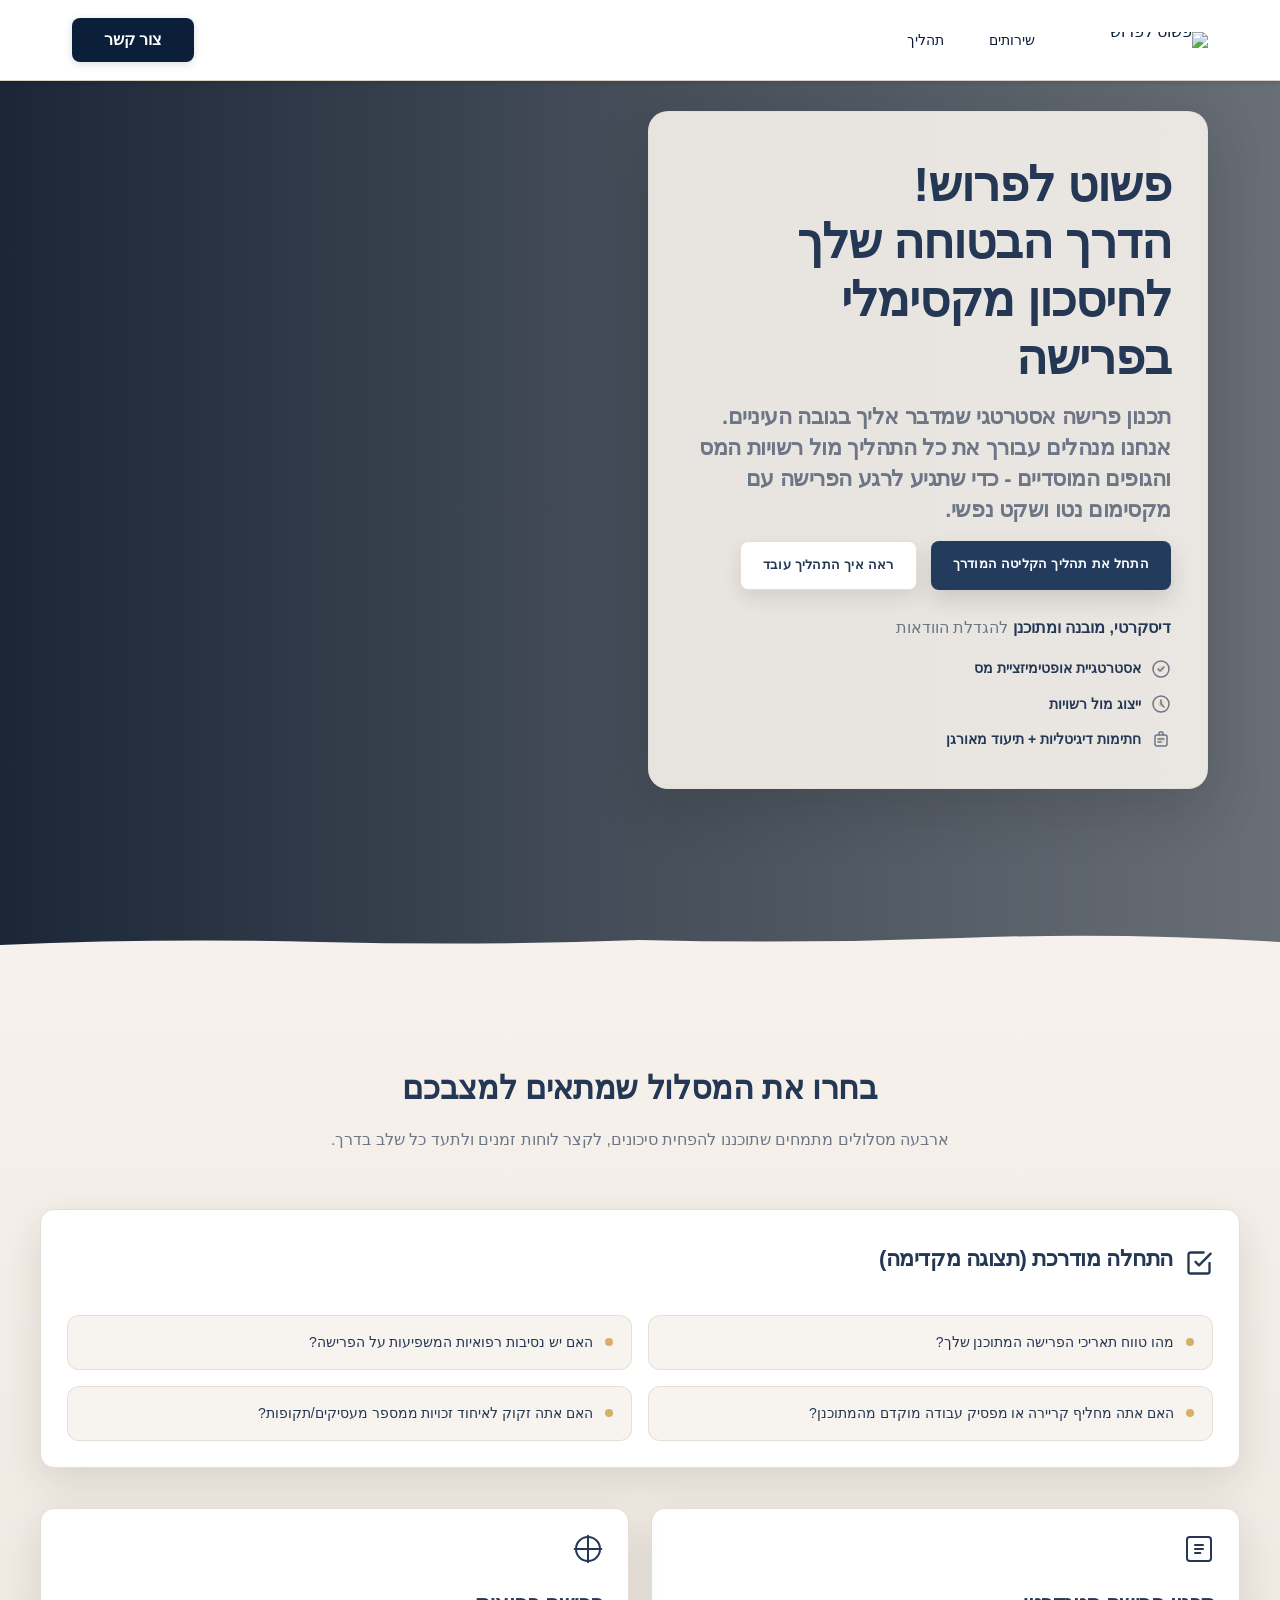
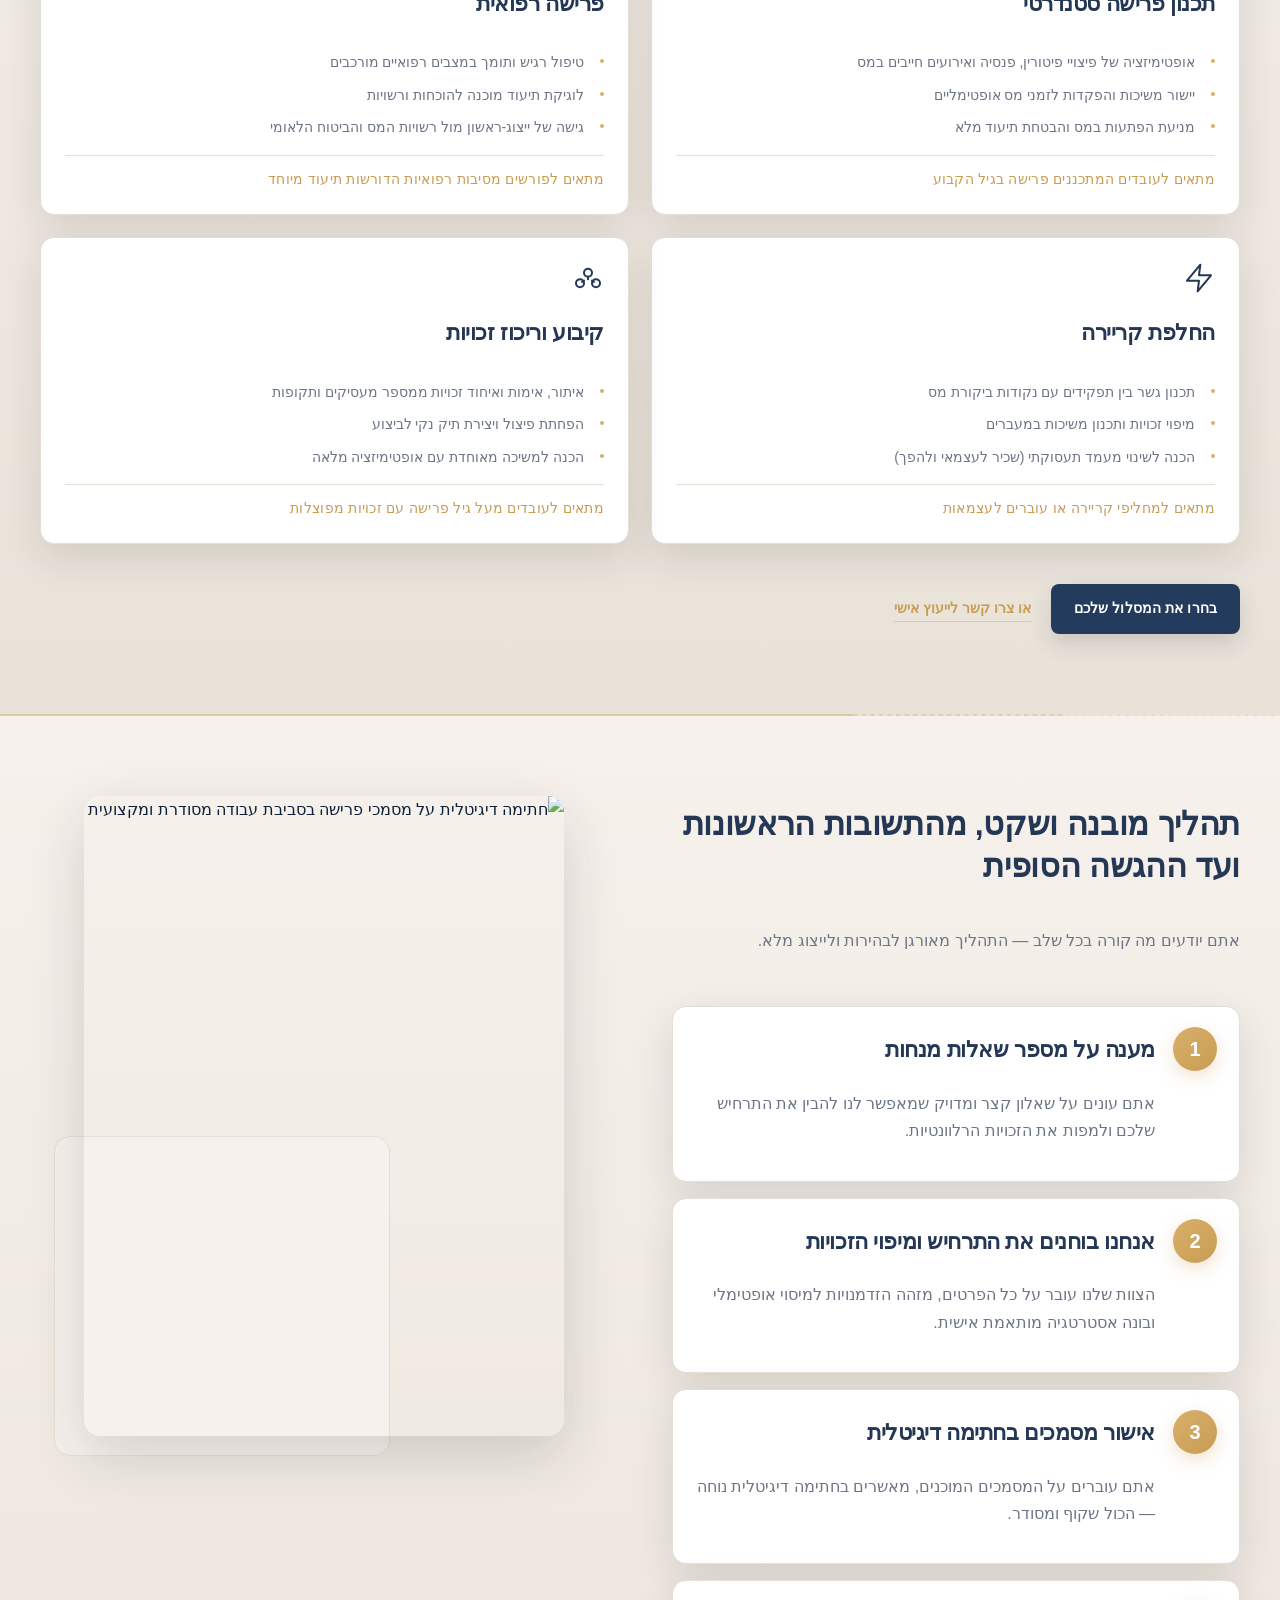
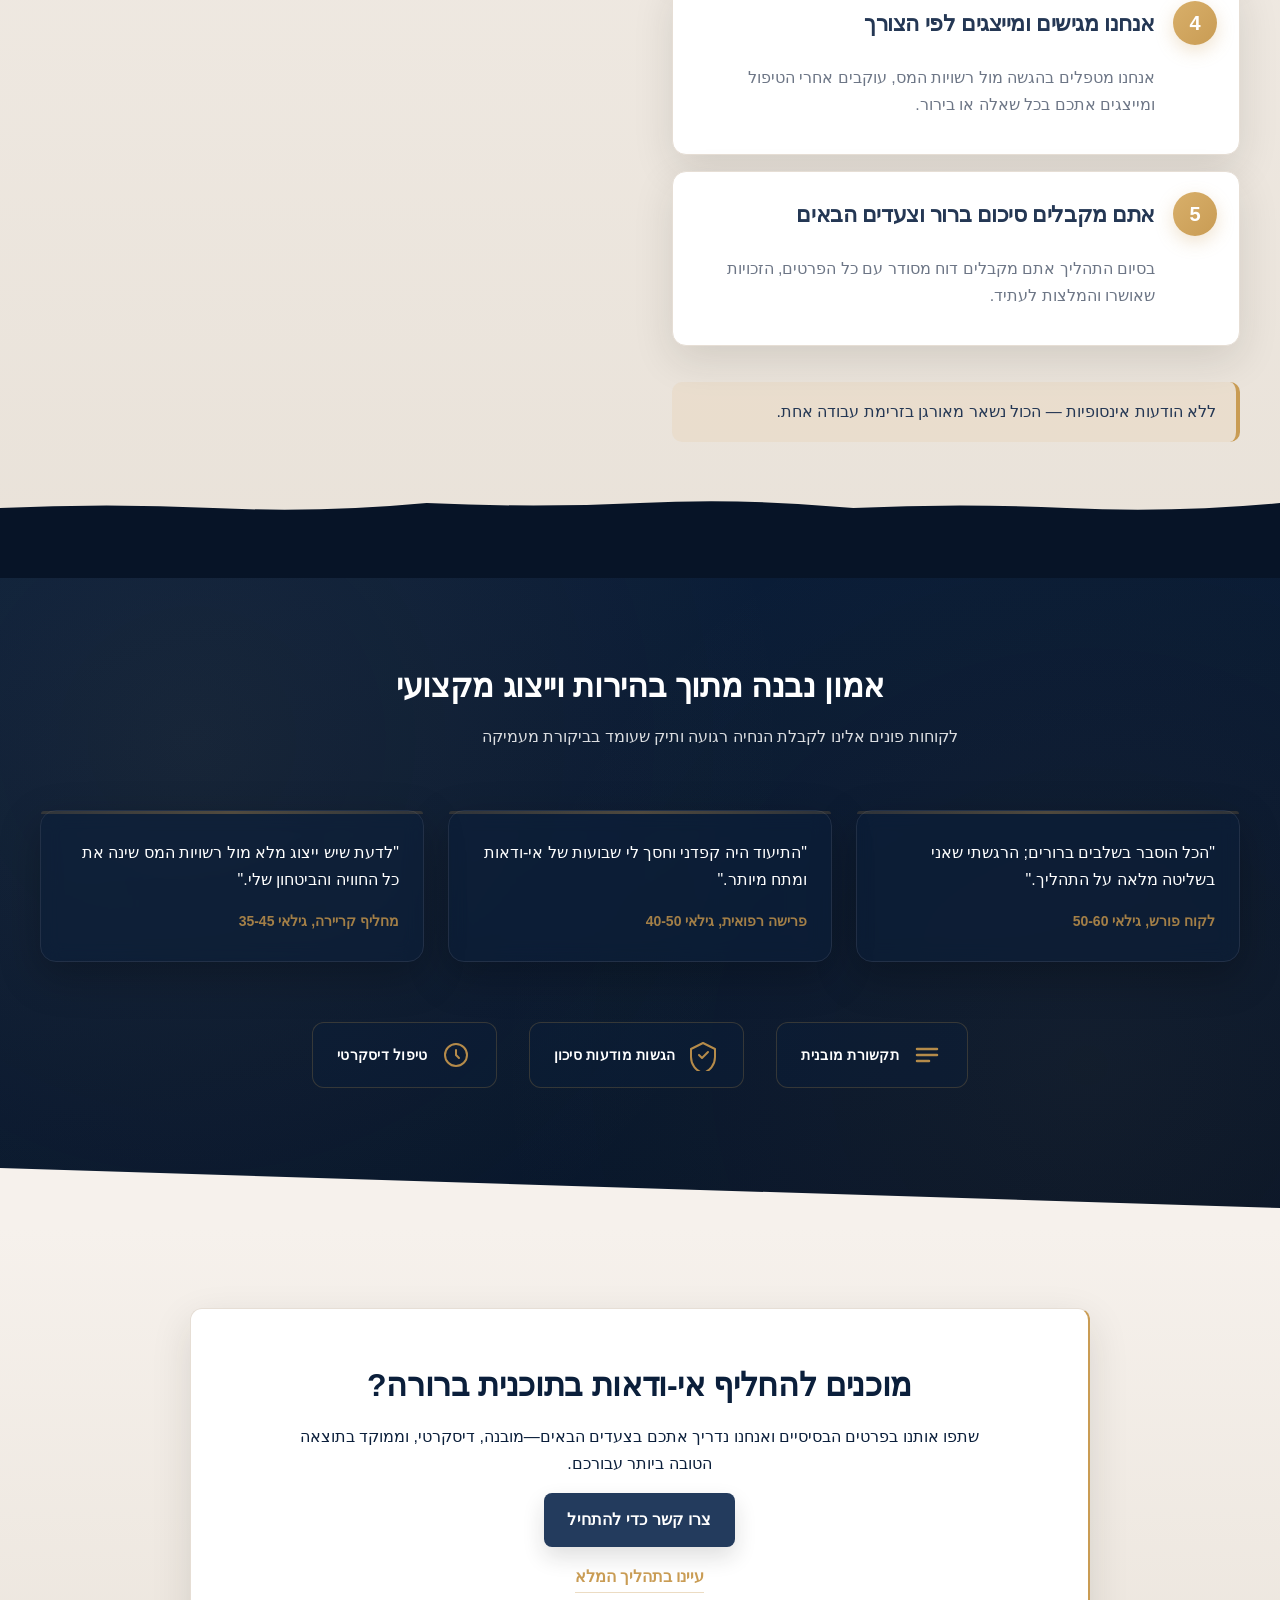
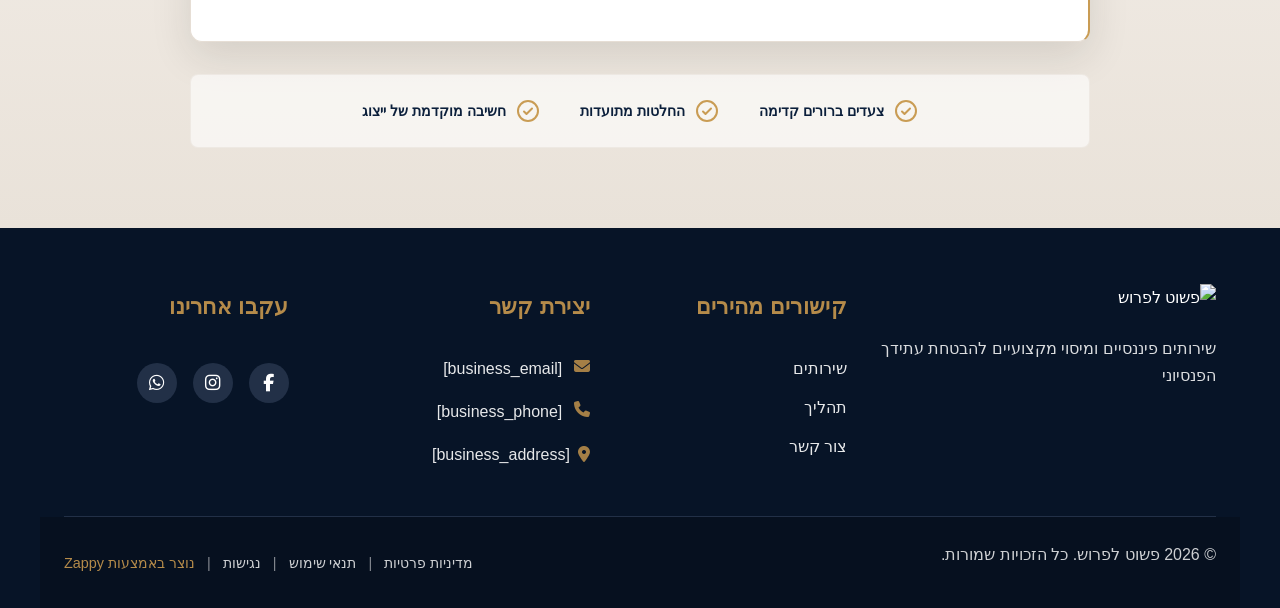
==== index.html @ 45024f34 "Background sync: Progressive GitHub Sync" ====
<!DOCTYPE html>
<html lang="he" dir="rtl">
<head>
    <meta charset="UTF-8">
    <meta name="viewport" content="width=device-width, initial-scale=1.0">
    <meta name="robots" content="index, follow">
    <title>ייעוץ מס לפרישה מוקדמת עם ייצוג מלא — פשוט לפרוש</title>
    <meta name="description" content="בוטיק פרימיום לתכנון פרישה חכם המשלב אופטימיזציה מיסויית אסטרטגית עם ייצוג מלא מול רשויות המס. פתרון דיגיטלי מתקדם לפרישה נכונה מהפעם הראשונה.">
    <meta name="keywords" content="ייעוץ מס לפרישה מוקדמת, תכנון פרישה רפואית ומיסוי, ייצוג מול רשויות המס פרישה, בוטיק תכנון פרישה, אופטימיזציה מיסויית פרישה">
    
    <!-- Favicons -->
    <link rel="icon" type="image/x-icon" href="/assets/favicon.ico">
    <link rel="icon" type="image/png" sizes="16x16" href="/assets/favicon-16x16.png">
    <link rel="icon" type="image/png" sizes="32x32" href="/assets/favicon-32x32.png">
    <link rel="icon" type="image/png" sizes="48x48" href="/assets/favicon-48x48.png">
    <link rel="icon" type="image/png" sizes="192x192" href="/assets/favicon-192x192.png">
    <link rel="icon" type="image/png" sizes="512x512" href="/assets/favicon-512x512.png">
    <link rel="apple-touch-icon" href="/assets/apple-touch-icon.png">
    <!-- Zappy Analytics -->
<script>
(function() {
  'use strict';
  
  // Configuration
  var config = {
    websiteId: '65c5269c-d2c4-47d6-839c-84287a5c5ec6',
    apiUrl: 'https://api.zappy5.com/api/analytics/track',
    sessionDuration: 30 * 60 * 1000, // 30 minutes
    visitorDuration: 30 * 24 * 60 * 60 * 1000, // 30 days
    trackPageViews: true,
    trackClicks: true,
    trackFormSubmissions: true
  };
  
  // Generate or retrieve persistent visitor ID (30 days)
  function getVisitorId() {
    var visitorKey = 'zappy_visitor_' + config.websiteId;
    var visitor = null;
    
    try {
      visitor = localStorage.getItem(visitorKey);
      if (visitor) {
        var visitorData = JSON.parse(visitor);
        var now = Date.now();
        
        // Check if visitor ID is still valid (30 days)
        if (now - visitorData.created < config.visitorDuration) {
          // Update last seen timestamp
          visitorData.lastSeen = now;
          localStorage.setItem(visitorKey, JSON.stringify(visitorData));
          return visitorData.id;
        }
      }
    } catch (e) {
      console.warn('Zappy Analytics: LocalStorage not available');
    }
    
    // Generate new visitor ID
    var newVisitorId = 'zv_' + Date.now() + '_' + Math.random().toString(36).substr(2, 9);
    
    try {
      localStorage.setItem(visitorKey, JSON.stringify({
        id: newVisitorId,
        created: Date.now(),
        lastSeen: Date.now()
      }));
    } catch (e) {
      // Continue without local storage
    }
    
    return newVisitorId;
  }
  
  // Generate or retrieve session ID (30 minutes)
  function getSessionId() {
    var sessionKey = 'zappy_session_' + config.websiteId;
    var session = null;
    
    try {
      session = sessionStorage.getItem(sessionKey);
      if (session) {
        var sessionData = JSON.parse(session);
        var now = Date.now();
        
        // Check if session is still valid
        if (now - sessionData.timestamp < config.sessionDuration) {
          // Update timestamp
          sessionData.timestamp = now;
          sessionStorage.setItem(sessionKey, JSON.stringify(sessionData));
          return sessionData.id;
        }
      }
    } catch (e) {
      console.warn('Zappy Analytics: SessionStorage not available');
    }
    
    // Generate new session ID
    var newSessionId = 'zs_' + Date.now() + '_' + Math.random().toString(36).substr(2, 9);
    
    try {
      sessionStorage.setItem(sessionKey, JSON.stringify({
        id: newSessionId,
        timestamp: Date.now()
      }));
    } catch (e) {
      // Continue without session storage
    }
    
    return newSessionId;
  }
  
  var visitorId = getVisitorId();
  var sessionId = getSessionId();
  
  // Track an event
  function trackEvent(eventType, data) {
    data = data || {};
    
    var eventData = {
      website_id: config.websiteId,
      event_type: eventType,
      page_path: window.location.pathname,
      referrer: document.referrer || 'direct',
      visitor_id: visitorId,
      session_id: sessionId,
      metadata: data
    };
    
    // Use sendBeacon if available (better for page unload events)
    if (navigator.sendBeacon) {
      var blob = new Blob([JSON.stringify(eventData)], { type: 'application/json' });
      navigator.sendBeacon(config.apiUrl, blob);
    } else {
      // Fallback to fetch
      fetch(config.apiUrl, {
        method: 'POST',
        headers: {
          'Content-Type': 'application/json'
        },
        body: JSON.stringify(eventData),
        keepalive: true
      }).catch(function(error) {
        console.warn('Zappy Analytics: Failed to track event', error);
      });
    }
  }
  
  // Track page view
  if (config.trackPageViews) {
    trackEvent('pageview', {
      title: document.title,
      url: window.location.href
    });
  }
  
  // Track clicks on important elements
  if (config.trackClicks) {
    document.addEventListener('click', function(e) {
      var target = e.target;
      
      // Track button clicks (counted as actions)
      if (target.tagName === 'BUTTON' || target.closest('button')) {
        var button = target.tagName === 'BUTTON' ? target : target.closest('button');
        trackEvent('click', {
          element: 'button',
          text: button.textContent.trim().substring(0, 100),
          id: button.id || null,
          class: button.className || null
        });
      }
      
      // Track link clicks (navigation - not counted as actions)
      else if (target.tagName === 'A' || target.closest('a')) {
        var link = target.tagName === 'A' ? target : target.closest('a');
        trackEvent('navigation', {
          element: 'link',
          text: link.textContent.trim().substring(0, 100),
          href: link.href,
          external: link.hostname !== window.location.hostname
        });
      }
    }, true);
  }
  
  // Track form submissions
  if (config.trackFormSubmissions) {
    document.addEventListener('submit', function(e) {
      var form = e.target;
      
      trackEvent('form_submit', {
        form_id: form.id || null,
        form_name: form.name || null,
        form_action: form.action || null,
        form_method: form.method || 'GET'
      });
    }, true);
  }
  
  // Track time on page (send on page unload)
  var pageLoadTime = Date.now();
  
  window.addEventListener('beforeunload', function() {
    var timeOnPage = Math.floor((Date.now() - pageLoadTime) / 1000); // in seconds
    
    trackEvent('page_unload', {
      time_on_page: timeOnPage,
      page_path: window.location.pathname
    });
  });
  
  // Expose tracking function globally for custom events
  window.zappyAnalytics = {
    track: trackEvent,
    getVisitorId: function() { return visitorId; },
    getSessionId: function() { return sessionId; }
  };
  
})();
</script>
<!-- End Zappy Analytics -->
    <meta property="og:title" content="ייעוץ מס לפרישה מוקדמת עם ייצוג מלא — פשוט לפרוש">
  <meta property="og:description" content="בוטיק פרימיום לתכנון פרישה חכם המשלב אופטימיזציה מיסויית אסטרטגית עם ייצוג מלא מול רשויות המס. פתרון דיגיטלי מתקדם לפרישה נכונה מהפעם הראשונה.">
  <meta property="og:type" content="website">
  <meta property="og:locale" content="he_IL">
  
  <meta name="twitter:card" content="summary_large_image">
  <meta name="twitter:title" content="ייעוץ מס לפרישה מוקדמת עם ייצוג מלא — פשוט לפרוש">
  <meta name="twitter:description" content="בוטיק פרימיום לתכנון פרישה חכם המשלב אופטימיזציה מיסויית אסטרטגית עם ייצוג מלא מול רשויות המס. פתרון דיגיטלי מתקדם לפרישה נכונה מהפעם הראשונה.">
  
  <link rel="stylesheet" href="https://cdnjs.cloudflare.com/ajax/libs/font-awesome/6.4.0/css/all.min.css">

    <!-- Favicons -->
    <link rel="icon" type="image/x-icon" href="/assets/favicon.ico">
    <link rel="icon" type="image/png" sizes="16x16" href="/assets/favicon-16x16.png">
    <link rel="icon" type="image/png" sizes="32x32" href="/assets/favicon-32x32.png">
    <link rel="icon" type="image/png" sizes="48x48" href="/assets/favicon-48x48.png">
    <link rel="icon" type="image/png" sizes="192x192" href="/assets/favicon-192x192.png">
    <link rel="icon" type="image/png" sizes="512x512" href="/assets/favicon-512x512.png">
    <link rel="apple-touch-icon" href="/assets/apple-touch-icon.png">
    <!-- Cookie Consent -->
    <link rel="stylesheet" href="https://cdn.jsdelivr.net/npm/vanilla-cookieconsent@3/dist/cookieconsent.css">
    <script src="https://cdn.jsdelivr.net/npm/vanilla-cookieconsent@3/dist/cookieconsent.umd.js"></script>
    <!-- Mickidum Accessibility Toolbar -->
    <script src="https://cdn.jsdelivr.net/gh/mickidum/acc_toolbar/acctoolbar/acctoolbar.min.js"></script>
    <link rel="stylesheet" href="/styles.css">

    <style id="zappy-dropdown-submenu-styles">
      /* ========== DESKTOP DROPDOWN SUBMENU STYLES ========== */
      /* Base styles for dropdown submenus - parent must be positioned */
      .nav-menu li:has(.sub-menu), nav li:has(.sub-menu), .navbar li:has(.sub-menu), #navMenu li:has(.sub-menu) { position: relative; }
      /* Submenu base - hidden by default */
      .nav-menu .sub-menu, nav .sub-menu, .navbar .sub-menu, #navMenu .sub-menu { display: block !important; position: absolute !important; top: 100%; left: 0; min-width: 220px; background: white; border-radius: 8px; box-shadow: 0 8px 25px rgba(0,0,0,0.15); padding: 8px 0; opacity: 0; visibility: hidden; transform: translateY(10px); transition: all 0.3s ease; z-index: 1000; list-style: none; pointer-events: none; }
      /* CRITICAL: Desktop hover styles to show dropdown */
      .nav-menu li:hover > .sub-menu, nav li:hover > .sub-menu, .navbar li:hover > .sub-menu, #navMenu li:hover > .sub-menu { opacity: 1 !important; visibility: visible !important; transform: translateY(0) !important; pointer-events: auto !important; }
      /* Submenu item styling */
      .sub-menu li { list-style: none; margin: 0; padding: 0; }
      .sub-menu a { display: block !important; padding: 10px 16px !important; color: #333 !important; font-weight: 500; text-decoration: none; white-space: nowrap; transition: background-color 0.2s; }
      .sub-menu a:hover { background-color: #f5f5f5; }
      /* RTL (Hebrew/Arabic) dropdown positioning */
      [dir="rtl"] .nav-menu .sub-menu, [dir="rtl"] nav .sub-menu, [dir="rtl"] .navbar .sub-menu, html[lang="he"] .nav-menu .sub-menu, html[lang="he"] nav .sub-menu, html[lang="he"] .navbar .sub-menu, html[lang="ar"] .nav-menu .sub-menu, html[lang="ar"] nav .sub-menu, html[lang="ar"] .navbar .sub-menu { left: auto !important; right: 0 !important; }
      /* Hide empty dropdown menus */
      .sub-menu:empty, .sub-menu:not(:has(li:not(.zappy-hidden-menu-item))), .sub-menu:not(:has(li)) { display: none !important; opacity: 0 !important; visibility: hidden !important; pointer-events: none !important; }
      /* Desktop: show submenu on Menu Group hover */
      li:has(.menu-group-title):hover > .sub-menu { opacity: 1 !important; visibility: visible !important; transform: translateY(0) !important; pointer-events: auto !important; }
      /* Menu Group title styling */
      .nav-menu > li > .menu-group-title, #navMenu > li > .menu-group-title { display: inline-block; padding: 0.5rem 1rem; cursor: default; user-select: none; }
      
      /* ========== MOBILE SUBMENU STYLES ========== */
      @media (max-width: 768px) {
        .nav-menu .sub-menu, nav .sub-menu, .navbar .sub-menu, #navMenu .sub-menu { position: static !important; transform: none !important; box-shadow: none !important; background: transparent !important; max-height: 0; overflow: hidden; opacity: 0; visibility: hidden; transition: max-height 0.3s ease, opacity 0.3s ease; padding: 0 !important; border-radius: 0 !important; }
        .sub-menu.mobile-expanded { max-height: 500px !important; opacity: 1 !important; visibility: visible !important; padding: 8px 0 8px 16px !important; }
        [dir="rtl"] .sub-menu.mobile-expanded, html[lang="he"] .sub-menu.mobile-expanded { padding: 8px 16px 8px 0 !important; }
        /* Disable hover behavior on mobile */
        .nav-menu li:hover > .sub-menu, nav li:hover > .sub-menu, .navbar li:hover > .sub-menu, #navMenu li:hover > .sub-menu { opacity: 0; visibility: hidden; pointer-events: none; }
        .nav-menu li > .sub-menu.mobile-expanded, nav li > .sub-menu.mobile-expanded, .navbar li > .sub-menu.mobile-expanded, #navMenu li > .sub-menu.mobile-expanded { opacity: 1 !important; visibility: visible !important; pointer-events: auto !important; }
        .nav-menu li:has(.sub-menu), nav li:has(.sub-menu), .navbar li:has(.sub-menu), #navMenu li:has(.sub-menu) { display: flex !important; flex-wrap: wrap !important; align-items: center !important; position: relative !important; min-height: 44px !important; }
        .nav-menu li:has(.sub-menu) > a, nav li:has(.sub-menu) > a, .navbar li:has(.sub-menu) > a, #navMenu li:has(.sub-menu) > a { flex: 1 !important; min-width: 0 !important; }
        .nav-menu li:has(.sub-menu) > .menu-group-title, nav li:has(.sub-menu) > .menu-group-title, .navbar li:has(.sub-menu) > .menu-group-title, #navMenu li:has(.sub-menu) > .menu-group-title { flex: 1 !important; min-width: 0 !important; padding: 0 !important; line-height: inherit !important; }
        .nav-menu li:has(.sub-menu) > .sub-menu, nav li:has(.sub-menu) > .sub-menu, .navbar li:has(.sub-menu) > .sub-menu, #navMenu li:has(.sub-menu) > .sub-menu { flex-basis: 100% !important; width: 100% !important; }
        .nav-menu li:has(.sub-menu) > a [class*="chevron"], .nav-menu li:has(.sub-menu) > a [class*="arrow"], .nav-menu li:has(.sub-menu) > a .fa-chevron-down, .nav-menu li:has(.sub-menu) > a .fa-angle-down, nav li:has(.sub-menu) > a [class*="chevron"], nav li:has(.sub-menu) > a [class*="arrow"], #navMenu li:has(.sub-menu) > a [class*="chevron"], #navMenu li:has(.sub-menu) > a [class*="arrow"] { display: none !important; visibility: hidden !important; }
        .mobile-submenu-toggle { display: flex !important; align-items: center !important; justify-content: center !important; width: 44px !important; height: auto !important; background: transparent !important; border: none !important; cursor: pointer !important; color: var(--text-dark) !important; position: static !important; flex-shrink: 0 !important; align-self: stretch !important; z-index: 2 !important; padding: 0 !important; margin: 0 !important; }
        .mobile-submenu-toggle::after { content: '' !important; width: 0 !important; height: 0 !important; border-left: 6px solid transparent !important; border-right: 6px solid transparent !important; border-top: 7px solid currentColor !important; transition: transform 0.3s ease !important; }
        .mobile-submenu-toggle.expanded::after { transform: rotate(180deg) !important; }
        .sub-menu a { padding: 10px 0 !important; display: block !important; color: var(--text-dark) !important; }
        .navbar .sub-menu li a, nav.navbar .sub-menu li a, .zappy-products-dropdown .sub-menu a { color: var(--text-dark) !important; }
      }
      @media (min-width: 769px) { .mobile-submenu-toggle { display: none !important; } }
    </style>

    <style id="zappy-widget-visibility">
      #mic-access-tool-general-button, .mic-access-tool-general-button,
      #mic-init-access-tool .mic-access-tool-general-button, #mic-init-access-tool #mic-access-tool-general-button,
      ._access-icon, #mic-access-tool-box, .mic-access-tool-box,
      #mic-init-access-tool #mic-access-tool-box, div[id*="mic-access-tool-box"], ._access-menu {
        display: none !important; visibility: hidden !important; opacity: 0 !important; pointer-events: none !important;
      }
    </style>
</head>
<body>

  <nav class="navbar" dir="rtl">
  <button class="mobile-toggle" id="mobileToggle" aria-label="Menu">
    <svg class="hamburger-icon" width="24" height="24" viewBox="0 0 24 24" fill="none">
      <path d="M3 12h18M3 6h18M3 18h18" stroke="currentColor" stroke-width="2" stroke-linecap="round"></path>
    </svg>
    <svg class="close-icon" width="24" height="24" viewBox="0 0 24 24" fill="none" style="display:none;">
      <path d="M18 6L6 18M6 6l12 12" stroke="currentColor" stroke-width="2" stroke-linecap="round"></path>
    </svg>
  </button>
  
  <button class="phone-header-btn" aria-label="Call">
    <svg width="20" height="20" viewBox="0 0 24 24" fill="currentColor">
      <path d="M22 16.92v3a2 2 0 0 1-2.18 2 19.79 19.79 0 0 1-8.63-3.07 19.5 19.5 0 0 1-6-6 19.79 19.79 0 0 1-3.07-8.67A2 2 0 0 1 4.11 2h3a2 2 0 0 1 2 1.72 12.84 12.84 0 0 0 .7 2.81 2 2 0 0 1-.45 2.11L8.09 9.91a16 16 0 0 0 6 6l1.27-1.27a2 2 0 0 1 2.11-.45 12.84 12.84 0 0 0 2.81.7A2 2 0 0 1 22 16.92z"></path>
    </svg>
  </button>
  
  <div class="nav-container">
    <div class="nav-brand">
      <a href="/" class="logo-link">
        <img src="/assets/logo.webp" alt="פשוט לפרוש" class="logo">
      </a>
    </div>
    
    <ul class="nav-menu" id="navMenu"><li><a href="/services">שירותים</a></li><li><a href="/process">תהליך</a></li></ul>
    
    <div class="nav-cta-container">
      <a href="/contact" class="nav-cta-btn">צור קשר</a>
    </div>
  </div>
</nav>
  
  <main>
    <section class="index-hero-section" data-layout-spec="בית-hero" data-hero-type="fullscreen-scrim">
  <div class="index-hero-section__bg-wrapper" data-preserve-bg="0">
    <img data-hero-bg="true" data-placeholder="index-hero-bg-image" data-context="Professional retirement planning office environment: a warm, sophisticated workspace with natural light streaming through large windows, a polished wooden desk with organized financial documents and a tablet displaying charts, soft cream and navy blue color palette, professional yet approachable atmosphere, shallow depth of field focusing on the desk area, subtle gold accents from a pen or desk accessories, conveys trust and expertise in financial services" width="1920" height="1080" src="/assets/site-index-hero-bg-image.webp" alt="משרד ייעוץ פרישה מקצועי ומזמין" class="index-hero-section__bg-image">
  </div>
  
  <div class="index-hero-section__scrim" aria-hidden="true"></div>
  
  <div class="index-hero-section__content-wrapper">
    <div class="index-hero-section__overlay-card">
      <h1 class="index-hero-section__headline">





פשוט לפרוש!&nbsp;<br>הדרך הבטוחה שלך לחיסכון מקסימלי בפרישה



</h1>
      
      <h3 class="index-hero-section__subtitle">תכנון פרישה אסטרטגי שמדבר אליך בגובה העיניים. אנחנו מנהלים עבורך את כל התהליך מול רשויות המס והגופים המוסדיים - כדי שתגיע לרגע הפרישה עם מקסימום נטו ושקט נפשי.&nbsp;&nbsp;</h3>
      
      <div class="index-hero-section__cta-group">
        <a href="/contact" class="index-hero-section__btn index-hero-section__btn--primary">התחל את תהליך הקליטה המודרך</a>
        <a href="/process" class="index-hero-section__btn index-hero-section__btn--secondary">ראה איך התהליך עובד</a>
      </div>
      
      <p class="index-hero-section__reassurance"><strong>דיסקרטי, מובנה ומתוכנן</strong> להגדלת הוודאות</p>
      
      <div class="index-hero-section__trust-bullets">
        <div class="index-hero-section__trust-item">
          <svg class="index-hero-section__trust-icon" data-element-type="icon" data-icon-type="svg" width="20" height="20" viewBox="0 0 20 20" fill="none" xmlns="http://www.w3.org/2000/svg">
            <circle cx="10" cy="10" r="3" fill="currentColor" opacity="0.3"></circle>
            <path d="M10 2C5.58172 2 2 5.58172 2 10C2 14.4183 5.58172 18 10 18C14.4183 18 18 14.4183 18 10C18 5.58172 14.4183 2 10 2Z" stroke="currentColor" stroke-width="1.5" stroke-linecap="round"></path>
            <path d="M7 10L9 12L13 8" stroke="currentColor" stroke-width="1.5" stroke-linecap="round" stroke-linejoin="round"></path>
          </svg>
          <span class="index-hero-section__trust-text">אסטרטגיית אופטימיזציית מס</span>
        </div>
        
        <div class="index-hero-section__trust-item">
          <svg class="index-hero-section__trust-icon" data-element-type="icon" data-icon-type="svg" width="20" height="20" viewBox="0 0 20 20" fill="none" xmlns="http://www.w3.org/2000/svg">
            <circle cx="10" cy="10" r="3" fill="currentColor" opacity="0.3"></circle>
            <path d="M10 2C5.58172 2 2 5.58172 2 10C2 14.4183 5.58172 18 10 18C14.4183 18 18 14.4183 18 10C18 5.58172 14.4183 2 10 2Z" stroke="currentColor" stroke-width="1.5" stroke-linecap="round"></path>
            <path d="M10 6V10L13 13" stroke="currentColor" stroke-width="1.5" stroke-linecap="round" stroke-linejoin="round"></path>
          </svg>
          <span class="index-hero-section__trust-text">ייצוג מול רשויות</span>
        </div>
        
        <div class="index-hero-section__trust-item">
          <svg class="index-hero-section__trust-icon" data-element-type="icon" data-icon-type="svg" width="20" height="20" viewBox="0 0 20 20" fill="none" xmlns="http://www.w3.org/2000/svg">
            <circle cx="10" cy="10" r="3" fill="currentColor" opacity="0.3"></circle>
            <rect x="4" y="5" width="12" height="11" rx="2" stroke="currentColor" stroke-width="1.5"></rect>
            <path d="M8 5V3C8 2.44772 8.44772 2 9 2H11C11.5523 2 12 2.44772 12 3V5" stroke="currentColor" stroke-width="1.5" stroke-linecap="round"></path>
            <path d="M7 9H13M7 12H10" stroke="currentColor" stroke-width="1.5" stroke-linecap="round"></path>
          </svg>
          <span class="index-hero-section__trust-text">חתימות דיגיטליות + תיעוד מאורגן</span>
        </div>
      </div>
    </div>
  </div>
  
  <div class="index-hero-section-divider-wrapper">
    <svg aria-hidden="true" viewBox="0 0 1200 80" preserveAspectRatio="none" xmlns="http://www.w3.org/2000/svg">
      <path d="M0,80 L0,45 Q150,38 300,42 T600,40 Q750,44 900,38 T1200,42 L1200,80 Z" fill="#F6F1EC"></path>
    </svg>
  </div>
</section>

<section class="index-services-section" data-layout-spec="בית-services">
  <div class="index-services-container">
    <!-- Intro Block -->
    <div class="index-services-intro">
      <h2>בחרו את המסלול שמתאים למצבכם</h2>
      <p>ארבעה מסלולים מתמחים שתוכננו להפחית סיכונים, לקצר לוחות זמנים ולתעד כל שלב בדרך.</p>
    </div>

    <!-- Guided Start Preview Module -->
    <div class="index-services-preview-card">
      <div class="index-services-preview-header">
        <svg aria-hidden="true" width="28" height="28" viewBox="0 0 24 24" fill="none" xmlns="http://www.w3.org/2000/svg">
          <path d="M9 11l3 3L22 4" stroke="currentColor" stroke-width="2" stroke-linecap="round" stroke-linejoin="round"></path>
          <path d="M21 12v7a2 2 0 01-2 2H5a2 2 0 01-2-2V5a2 2 0 012-2h11" stroke="currentColor" stroke-width="2" stroke-linecap="round" stroke-linejoin="round"></path>
        </svg>
        <h3>התחלה מודרכת (תצוגה מקדימה)</h3>
      </div>
      <div class="index-services-preview-grid">
        <div class="index-services-question-chip">
          <div class="index-services-chip-dot"></div>
          <span>מהו טווח תאריכי הפרישה המתוכנן שלך?</span>
        </div>
        <div class="index-services-question-chip">
          <div class="index-services-chip-dot"></div>
          <span>האם יש נסיבות רפואיות המשפיעות על הפרישה?</span>
        </div>
        <div class="index-services-question-chip">
          <div class="index-services-chip-dot"></div>
          <span>האם אתה מחליף קריירה או מפסיק עבודה מוקדם מהמתוכנן?</span>
        </div>
        <div class="index-services-question-chip">
          <div class="index-services-chip-dot"></div>
          <span>האם אתה זקוק לאיחוד זכויות ממספר מעסיקים/תקופות?</span>
        </div>
      </div>
    </div>

    <!-- Pathway Cards Grid -->
    <div class="index-services-pathways-grid">
      <!-- Card 1: Standard Retirement -->
      <div class="index-services-pathway-card">
        <svg data-element-type="icon" data-icon-type="svg" width="32" height="32" viewBox="0 0 24 24" fill="none" xmlns="http://www.w3.org/2000/svg">
          <rect x="3" y="3" width="18" height="18" rx="2" stroke="currentColor" stroke-width="1.5"></rect>
          <path d="M9 9h6M9 12h6M9 15h4" stroke="currentColor" stroke-width="1.5" stroke-linecap="round"></path>
        </svg>
        <h3>תכנון פרישה סטנדרטי</h3>
        <ul>
          <li>אופטימיזציה של פיצויי פיטורין, פנסיה ואירועים חייבים במס</li>
          <li>יישור משיכות והפקדות לזמני מס אופטימליים</li>
          <li>מניעת הפתעות במס והבטחת תיעוד מלא</li>
        </ul>
        <div class="index-services-card-footer">
          <small>מתאים לעובדים המתכננים פרישה בגיל הקבוע</small>
        </div>
      </div>

      <!-- Card 2: Medical Retirement -->
      <div class="index-services-pathway-card">
        <svg data-element-type="icon" data-icon-type="svg" width="32" height="32" viewBox="0 0 24 24" fill="none" xmlns="http://www.w3.org/2000/svg">
          <path d="M12 2v20M2 12h20" stroke="currentColor" stroke-width="1.5" stroke-linecap="round"></path>
          <circle cx="12" cy="12" r="9" stroke="currentColor" stroke-width="1.5"></circle>
        </svg>
        <h3>פרישה רפואית</h3>
        <ul>
          <li>טיפול רגיש ותומך במצבים רפואיים מורכבים</li>
          <li>לוגיקת תיעוד מוכנה להוכחות ורשויות</li>
          <li>גישה של ייצוג-ראשון מול רשויות המס והביטוח הלאומי</li>
        </ul>
        <div class="index-services-card-footer">
          <small>מתאים לפורשים מסיבות רפואיות הדורשות תיעוד מיוחד</small>
        </div>
      </div>

      <!-- Card 3: Career Change -->
      <div class="index-services-pathway-card">
        <svg data-element-type="icon" data-icon-type="svg" width="32" height="32" viewBox="0 0 24 24" fill="none" xmlns="http://www.w3.org/2000/svg">
          <path d="M13 2L3 14h9l-1 8 10-12h-9l1-8z" stroke="currentColor" stroke-width="1.5" stroke-linecap="round" stroke-linejoin="round"></path>
        </svg>
        <h3>החלפת קריירה</h3>
        <ul>
          <li>תכנון גשר בין תפקידים עם נקודות ביקורת מס</li>
          <li>מיפוי זכויות ותכנון משיכות במעברים</li>
          <li>הכנה לשינוי מעמד תעסוקתי (שכיר לעצמאי ולהפך)</li>
        </ul>
        <div class="index-services-card-footer">
          <small>מתאים למחליפי קריירה או עוברים לעצמאות</small>
        </div>
      </div>

      <!-- Card 4: Rights Consolidation -->
      <div class="index-services-pathway-card">
        <svg data-element-type="icon" data-icon-type="svg" width="32" height="32" viewBox="0 0 24 24" fill="none" xmlns="http://www.w3.org/2000/svg">
          <circle cx="12" cy="8" r="3" stroke="currentColor" stroke-width="1.5"></circle>
          <circle cx="6" cy="16" r="3" stroke="currentColor" stroke-width="1.5"></circle>
          <circle cx="18" cy="16" r="3" stroke="currentColor" stroke-width="1.5"></circle>
          <path d="M12 11v2M9 14l-1.5 1M15 14l1.5 1" stroke="currentColor" stroke-width="1.5" stroke-linecap="round"></path>
        </svg>
        <h3>קיבוע וריכוז זכויות</h3>
        <ul>
          <li>איתור, אימות ואיחוד זכויות ממספר מעסיקים ותקופות</li>
          <li>הפחתת פיצול ויצירת תיק נקי לביצוע</li>
          <li>הכנה למשיכה מאוחדת עם אופטימיזציה מלאה</li>
        </ul>
        <div class="index-services-card-footer">
          <small>מתאים לעובדים מעל גיל פרישה עם זכויות מפוצלות</small>
        </div>
      </div>
    </div>

    <!-- CTA Row -->
    <div class="index-services-cta-row">
      <a href="/services" class="index-services-btn-primary">בחרו את המסלול שלכם</a>
      <a href="/contact" class="index-services-link-cta">או צרו קשר לייעוץ אישי</a>
    </div>
  </div>

  <!-- Bottom Divider -->
  <div class="index-services-divider-wrapper">
    <svg aria-hidden="true" viewBox="0 0 1200 2" preserveAspectRatio="none" xmlns="http://www.w3.org/2000/svg">
      <line x1="0" y1="1" x2="800" y2="1" stroke="#D8AF6A" stroke-width="1" stroke-dasharray="0"></line>
      <line x1="800" y1="1" x2="1000" y2="1" stroke="#D8AF6A" stroke-width="1" stroke-dasharray="4 4" opacity="0.7"></line>
      <line x1="1000" y1="1" x2="1200" y2="1" stroke="#D8AF6A" stroke-width="1" stroke-dasharray="2 6" opacity="0.4"></line>
    </svg>
  </div>
</section>

<section class="index-steps-section" data-layout-spec="בית-steps">
  <div class="index-steps-container">
    <div class="index-steps-content-column">
      <h2>תהליך מובנה ושקט, מהתשובות הראשונות ועד ההגשה הסופית</h2>
      <p class="index-steps-intro">אתם יודעים מה קורה בכל שלב — התהליך מאורגן לבהירות ולייצוג מלא.</p>
      
      <div class="index-steps-list">
        <article class="index-steps-card">
          <div class="index-steps-number">1</div>
          <div class="index-steps-card-content">
            <h3>מענה על מספר שאלות מנחות</h3>
            <p>אתם עונים על שאלון קצר ומדויק שמאפשר לנו להבין את התרחיש שלכם ולמפות את הזכויות הרלוונטיות.</p>
          </div>
        </article>
        
        <article class="index-steps-card">
          <div class="index-steps-number">2</div>
          <div class="index-steps-card-content">
            <h3>אנחנו בוחנים את התרחיש ומיפוי הזכויות</h3>
            <p>הצוות שלנו עובר על כל הפרטים, מזהה הזדמנויות למיסוי אופטימלי ובונה אסטרטגיה מותאמת אישית.</p>
          </div>
        </article>
        
        <article class="index-steps-card">
          <div class="index-steps-number">3</div>
          <div class="index-steps-card-content">
            <h3>אישור מסמכים בחתימה דיגיטלית</h3>
            <p>אתם עוברים על המסמכים המוכנים, מאשרים בחתימה דיגיטלית נוחה — הכול שקוף ומסודר.</p>
          </div>
        </article>
        
        <article class="index-steps-card">
          <div class="index-steps-number">4</div>
          <div class="index-steps-card-content">
            <h3>אנחנו מגישים ומייצגים לפי הצורך</h3>
            <p>אנחנו מטפלים בהגשה מול רשויות המס, עוקבים אחרי הטיפול ומייצגים אתכם בכל שאלה או בירור.</p>
          </div>
        </article>
        
        <article class="index-steps-card">
          <div class="index-steps-number">5</div>
          <div class="index-steps-card-content">
            <h3>אתם מקבלים סיכום ברור וצעדים הבאים</h3>
            <p>בסיום התהליך אתם מקבלים דוח מסודר עם כל הפרטים, הזכויות שאושרו והמלצות לעתיד.</p>
          </div>
        </article>
      </div>
      
      <p class="index-steps-reassurance">ללא הודעות אינסופיות — הכול נשאר מאורגן בזרימת עבודה אחת.</p>
    </div>
    
    <div class="index-steps-imagery-column">
      <div class="index-steps-image-wrapper">
        <div class="index-steps-backplate"></div>
        <img data-placeholder="index-steps-image-1" data-context="A calm, professional desk scene with hands signing documents digitally on a tablet or laptop. Neutral tones, warm lighting, clean workspace with minimal papers, a coffee cup, and a pen. The scene should convey trust, organization, and modern digital workflow for retirement planning. Desaturated warm color palette, soft focus background, reassuring and premium atmosphere suitable for financial services." width="600" height="800" src="/assets/site-index-steps-image-1.webp" alt="חתימה דיגיטלית על מסמכי פרישה בסביבת עבודה מסודרת ומקצועית">
      </div>
    </div>
  </div>
  
  <div class="index-steps-divider-wrapper">
    <svg aria-hidden="true" viewBox="0 0 1200 100" preserveAspectRatio="none" xmlns="http://www.w3.org/2000/svg">
      <defs>
        <linearGradient id="index-steps-gradient" x1="0%" y1="0%" x2="0%" y2="100%">
          <stop offset="0%" style="stop-color:#F6F1EC;stop-opacity:1"></stop>
          <stop offset="100%" style="stop-color:#071427;stop-opacity:1"></stop>
        </linearGradient>
      </defs>
      <path d="M0,100 L0,30 Q100,25 200,30 T400,25 Q500,30 600,25 T800,30 Q900,25 1000,30 T1200,25 L1200,100 Z" fill="#071427"></path>
    </svg>
  </div>
</section>

<section class="index-testimonials-section" data-layout-spec="בית-testimonials">
  <div class="index-testimonials-container">
    <div class="index-testimonials-header">
      <h2>אמון נבנה מתוך בהירות וייצוג מקצועי</h2>
      <p>לקוחות פונים אלינו לקבלת הנחיה רגועה ותיק שעומד בביקורת מעמיקה</p>
    </div>

    <div class="index-testimonials-grid">
      <div class="index-testimonial-card">
        <div class="index-testimonial-highlight"></div>
        <p class="index-testimonial-quote">"הכל הוסבר בשלבים ברורים; הרגשתי שאני בשליטה מלאה על התהליך."</p>
        <div class="index-testimonial-attribution">לקוח פורש, גילאי 50-60</div>
      </div>

      <div class="index-testimonial-card">
        <div class="index-testimonial-highlight"></div>
        <p class="index-testimonial-quote">"התיעוד היה קפדני וחסך לי שבועות של אי-ודאות ומתח מיותר."</p>
        <div class="index-testimonial-attribution">פרישה רפואית, גילאי 40-50</div>
      </div>

      <div class="index-testimonial-card">
        <div class="index-testimonial-highlight"></div>
        <p class="index-testimonial-quote">"לדעת שיש ייצוג מלא מול רשויות המס שינה את כל החוויה והביטחון שלי."</p>
        <div class="index-testimonial-attribution">מחליף קריירה, גילאי 35-45</div>
      </div>
    </div>

    <div class="index-testimonials-values">
      <div class="index-value-item">
        <svg aria-hidden="true" class="index-value-icon" width="32" height="32" viewBox="0 0 32 32" fill="none" xmlns="http://www.w3.org/2000/svg">
          <path d="M6 10h20M6 16h20M6 22h12" stroke="currentColor" stroke-width="2.5" stroke-linecap="round"></path>
        </svg>
        <span>תקשורת מובנית</span>
      </div>
      <div class="index-value-item">
        <svg aria-hidden="true" class="index-value-icon" width="32" height="32" viewBox="0 0 32 32" fill="none" xmlns="http://www.w3.org/2000/svg">
          <path d="M16 4L4 10v8c0 7.5 5 14 12 16 7-2 12-8.5 12-16v-8L16 4z" stroke="currentColor" stroke-width="2" stroke-linejoin="round" fill="none"></path>
          <path d="M12 16l3 3 6-6" stroke="currentColor" stroke-width="2" stroke-linecap="round" stroke-linejoin="round"></path>
        </svg>
        <span>הגשות מודעות סיכון</span>
      </div>
      <div class="index-value-item">
        <svg aria-hidden="true" class="index-value-icon" width="32" height="32" viewBox="0 0 32 32" fill="none" xmlns="http://www.w3.org/2000/svg">
          <circle cx="16" cy="16" r="11" stroke="currentColor" stroke-width="2" fill="none"></circle>
          <path d="M16 11v5l3 3" stroke="currentColor" stroke-width="2" stroke-linecap="round"></path>
        </svg>
        <span>טיפול דיסקרטי</span>
      </div>
    </div>
  </div>

  <div class="index-testimonials-divider-wrapper">
    <svg aria-hidden="true" viewBox="0 0 1200 80" preserveAspectRatio="none" xmlns="http://www.w3.org/2000/svg">
      <path d="M0,80 L0,20 L1200,60 L1200,80 Z" fill="#F6F1EC"></path>
    </svg>
  </div>
</section>

<section class="index-cta-section" data-layout-spec="בית-cta">
  <div class="index-cta-container">
    <div class="index-cta-card">
      <h2>מוכנים להחליף אי-ודאות בתוכנית ברורה?</h2>
      <p>שתפו אותנו בפרטים הבסיסיים ואנחנו נדריך אתכם בצעדים הבאים—מובנה, דיסקרטי, וממוקד בתוצאה הטובה ביותר עבורכם.</p>
      <div class="index-cta-buttons">
        <a href="/contact" class="btn-primary">צרו קשר כדי להתחיל</a>
        <a href="/process" class="index-cta-secondary-link">עיינו בתהליך המלא</a>
      </div>
    </div>
    <div class="index-cta-reassurance">
      <div class="index-cta-reassurance-item">
        <svg aria-hidden="true" class="index-cta-check-icon" viewBox="0 0 24 24" fill="none" xmlns="http://www.w3.org/2000/svg">
          <circle cx="12" cy="12" r="10" stroke="currentColor" stroke-width="2"></circle>
          <path d="M8 12.5L10.5 15L16 9.5" stroke="currentColor" stroke-width="2" stroke-linecap="round" stroke-linejoin="round"></path>
        </svg>
        <span>צעדים ברורים קדימה</span>
      </div>
      <div class="index-cta-reassurance-item">
        <svg aria-hidden="true" class="index-cta-check-icon" viewBox="0 0 24 24" fill="none" xmlns="http://www.w3.org/2000/svg">
          <circle cx="12" cy="12" r="10" stroke="currentColor" stroke-width="2"></circle>
          <path d="M8 12.5L10.5 15L16 9.5" stroke="currentColor" stroke-width="2" stroke-linecap="round" stroke-linejoin="round"></path>
        </svg>
        <span>החלטות מתועדות</span>
      </div>
      <div class="index-cta-reassurance-item">
        <svg aria-hidden="true" class="index-cta-check-icon" viewBox="0 0 24 24" fill="none" xmlns="http://www.w3.org/2000/svg">
          <circle cx="12" cy="12" r="10" stroke="currentColor" stroke-width="2"></circle>
          <path d="M8 12.5L10.5 15L16 9.5" stroke="currentColor" stroke-width="2" stroke-linecap="round" stroke-linejoin="round"></path>
        </svg>
        <span>חשיבה מוקדמת של ייצוג</span>
      </div>
    </div>
  </div>
</section>
  </main>
  
  <footer class="site-footer">
  <div class="footer-container">
    <div class="footer-top">
      <div class="footer-column footer-about">
        <img src="/assets/logo.webp" alt="פשוט לפרוש" class="logo">
        <p class="footer-description">שירותים פיננסיים ומיסוי מקצועיים להבטחת עתידך הפנסיוני</p>
      </div>
      
      <div class="footer-column footer-links">
        <h3 class="footer-heading">קישורים מהירים</h3>
        <ul class="footer-menu">
          <li><a href="/services">שירותים</a></li>
          <li><a href="/process">תהליך</a></li>
          <li><a href="/contact">צור קשר</a></li>
        </ul>
      </div>
      
      <div class="footer-column footer-contact">
        <h3 class="footer-heading">יצירת קשר</h3>
        <ul class="contact-list">
          <li>
            <i class="fas fa-envelope"></i>
            <a href="mailto:[business_email]">[business_email]</a>
          </li>
          <li>
            <i class="fas fa-phone"></i>
            <a href="tel:[business_phone]">[business_phone]</a>
          </li>
          <li><a href="/"><i class="fas fa-map-marker-alt"></i>
            <span>[business_address]</span></a></li>
        </ul>
      </div>
      
      <div class="footer-column footer-social">
        <h3 class="footer-heading">עקבו אחרינו</h3>
        <div class="social-links">
          <a href="[facebook_handle]" aria-label="Facebook"><i class="fab fa-facebook-f"></i></a>
          <a href="[instagram_handle]" aria-label="Instagram"><i class="fab fa-instagram"></i></a>
          <a href="[whatsapp_handle]" aria-label="WhatsApp"><i class="fab fa-whatsapp"></i></a>
        </div>
      </div>
    </div>
    
    <div class="footer-bottom">
      <div class="footer-bottom-content">
        <div class="copyright">
          <p>© 2026 פשוט לפרוש. כל הזכויות שמורות.</p>
        </div>
        <div class="footer-legal">
          <a href="/privacy">מדיניות פרטיות</a>
          <span class="separator">|</span>
          <a href="/terms">תנאי שימוש</a>
          <span class="separator">|</span>
          <a href="/accessibility">נגישות</a>
          <span class="separator">|</span>
          <a href="https://zappy5.com" target="_blank" class="zappy-attribution">נוצר באמצעות Zappy</a>
        </div>
      </div>
    </div>
  </div>
</footer>
  
  <a href="https://wa.me/[whatsapp_handle]" class="whatsapp-float" aria-label="WhatsApp">
    <i class="fab fa-whatsapp"></i>
  </a>
  
  <div data-integration="accessibility:toolbar"></div>

    <script src="/script.js"></script>

    <script id="zappy-mobile-submenu-script">
    (function() {
      function initMobileSubmenuToggles() {
        if (window.innerWidth > 768) {
          document.querySelectorAll('.mobile-submenu-toggle').forEach(function(btn) { btn.remove(); });
          document.querySelectorAll('.sub-menu.mobile-expanded').forEach(function(menu) { menu.classList.remove('mobile-expanded'); });
          return;
        }
        var items = document.querySelectorAll('.nav-menu li:has(.sub-menu), nav li:has(.sub-menu), .navbar li:has(.sub-menu), #navMenu li:has(.sub-menu)');
        items.forEach(function(li) {
          if (li.querySelector('.mobile-submenu-toggle')) return;
          var submenu = li.querySelector('.sub-menu');
          var parentLink = li.querySelector(':scope > a');
          if (!submenu || !parentLink) return;
          var toggleBtn = document.createElement('button');
          toggleBtn.className = 'mobile-submenu-toggle';
          toggleBtn.setAttribute('aria-label', 'Toggle submenu');
          toggleBtn.setAttribute('type', 'button');
          parentLink.insertAdjacentElement('afterend', toggleBtn);
          toggleBtn.addEventListener('click', function(e) {
            e.preventDefault(); e.stopPropagation();
            document.querySelectorAll('.sub-menu.mobile-expanded').forEach(function(menu) {
              if (menu !== submenu) { menu.classList.remove('mobile-expanded'); var t = menu.parentElement.querySelector('.mobile-submenu-toggle'); if(t) t.classList.remove('expanded'); }
            });
            submenu.classList.toggle('mobile-expanded');
            toggleBtn.classList.toggle('expanded');
          });
        });
      }
      if (document.readyState === 'loading') { document.addEventListener('DOMContentLoaded', initMobileSubmenuToggles); }
      else { initMobileSubmenuToggles(); }
      var resizeTimer; window.addEventListener('resize', function() { clearTimeout(resizeTimer); resizeTimer = setTimeout(initMobileSubmenuToggles, 250); });
      // Re-initialize when mobile menu becomes visible (MutationObserver)
      var observer = new MutationObserver(function(mutations) {
        mutations.forEach(function(mutation) {
          if (mutation.type === 'attributes') {
            var target = mutation.target;
            if (target.classList && (target.classList.contains('active') || target.classList.contains('open'))) {
              setTimeout(initMobileSubmenuToggles, 100);
            }
          }
        });
      });
      setTimeout(function() {
        document.querySelectorAll('.mobile-menu, .nav-menu, #navMenu, nav').forEach(function(menu) {
          observer.observe(menu, { attributes: true, attributeFilter: ['class', 'style'] });
        });
      }, 500);
    })();
    </script>
</body>
</html>
---- styles.css ----
/* Self-hosted fonts (Inter + Rubik for multi-language support) */

/* Inter font (English / LTR languages) */
@font-face {
  font-family: 'Inter';
  font-style: normal;
  font-weight: 400;
  font-display: swap;
  src: url('assets/fonts/Inter-Regular.woff2') format('woff2');
}

@font-face {
  font-family: 'Inter';
  font-style: normal;
  font-weight: 500;
  font-display: swap;
  src: url('assets/fonts/Inter-Medium.woff2') format('woff2');
}

@font-face {
  font-family: 'Inter';
  font-style: normal;
  font-weight: 600;
  font-display: swap;
  src: url('assets/fonts/Inter-SemiBold.woff2') format('woff2');
}

@font-face {
  font-family: 'Inter';
  font-style: normal;
  font-weight: 700;
  font-display: swap;
  src: url('assets/fonts/Inter-Bold.woff2') format('woff2');
}

/* Rubik font (Hebrew / RTL languages) */
@font-face {
  font-family: 'Rubik';
  font-style: normal;
  font-weight: 400;
  font-display: swap;
  src: url('assets/fonts/Rubik-Regular.woff2') format('woff2');
}

@font-face {
  font-family: 'Rubik';
  font-style: normal;
  font-weight: 500;
  font-display: swap;
  src: url('assets/fonts/Rubik-Medium.woff2') format('woff2');
}

@font-face {
  font-family: 'Rubik';
  font-style: normal;
  font-weight: 600;
  font-display: swap;
  src: url('assets/fonts/Rubik-SemiBold.woff2') format('woff2');
}

@font-face {
  font-family: 'Rubik';
  font-style: normal;
  font-weight: 700;
  font-display: swap;
  src: url('assets/fonts/Rubik-Bold.woff2') format('woff2');
}


/* Self-hosted fonts (Inter + Rubik for multi-language support) */

/* Inter font (English / LTR languages) */
@font-face {
  font-family: 'Inter';
  font-style: normal;
  font-weight: 400;
  font-display: swap;
  src: url('assets/fonts/Inter-Regular.woff2') format('woff2');
}

@font-face {
  font-family: 'Inter';
  font-style: normal;
  font-weight: 500;
  font-display: swap;
  src: url('assets/fonts/Inter-Medium.woff2') format('woff2');
}

@font-face {
  font-family: 'Inter';
  font-style: normal;
  font-weight: 600;
  font-display: swap;
  src: url('assets/fonts/Inter-SemiBold.woff2') format('woff2');
}

@font-face {
  font-family: 'Inter';
  font-style: normal;
  font-weight: 700;
  font-display: swap;
  src: url('assets/fonts/Inter-Bold.woff2') format('woff2');
}

/* Rubik font (Hebrew / RTL languages) */
@font-face {
  font-family: 'Rubik';
  font-style: normal;
  font-weight: 400;
  font-display: swap;
  src: url('assets/fonts/Rubik-Regular.woff2') format('woff2');
}

@font-face {
  font-family: 'Rubik';
  font-style: normal;
  font-weight: 500;
  font-display: swap;
  src: url('assets/fonts/Rubik-Medium.woff2') format('woff2');
}

@font-face {
  font-family: 'Rubik';
  font-style: normal;
  font-weight: 600;
  font-display: swap;
  src: url('assets/fonts/Rubik-SemiBold.woff2') format('woff2');
}

@font-face {
  font-family: 'Rubik';
  font-style: normal;
  font-weight: 700;
  font-display: swap;
  src: url('assets/fonts/Rubik-Bold.woff2') format('woff2');
}
:root {
  --primary: #0B1F3B;
  --secondary: #5B6675;
  --accent: #B58B4A;
  --bg-light: #F3EFE6;
  --bg-dark: #071427;
  --text-dark: #0B1F3B;
  --text-light: #FFFFFF;
  --text-muted: #5B6675;
  --border-light: #D9D2C6;
  --border-dark: #223047;
  --nav-bg: #FFFFFF;
  --nav-text: #0B1F3B;
  --nav-text-hover: #B58B4A;
  
  --gradient-primary: linear-gradient(180deg, #2C476E 0%, #233B5D 100%);
  --gradient-gold-shine: linear-gradient(90deg, rgba(216,175,106,0) 0%, rgba(216,175,106,0.55) 50%, rgba(216,175,106,0) 100%);
  --gradient-secondary: linear-gradient(180deg, #E7B86A 0%, #C99C54 100%);
  --gradient-gold-accent: linear-gradient(180deg, #E9C07A 0%, #C99C54 100%);
  --gradient-dark-section: linear-gradient(180deg, #243754 0%, #1F2F4A 100%);
  --gradient-overlay-dark: linear-gradient(180deg, rgba(31,47,74,0.00) 0%, rgba(31,47,74,0.20) 60%, rgba(31,47,74,0.35) 100%);
  --gradient-light-section: linear-gradient(180deg, #F6F1EC 0%, #E9E2D9 100%);
  --gradient-overlay-light: linear-gradient(180deg, rgba(246,241,236,0.92) 0%, rgba(246,241,236,0.80) 55%, rgba(246,241,236,0.92) 100%);
  
  --font-heading: Assistant, "Source Sans 3", system-ui, -apple-system, "Segoe UI", Arial, sans-serif;
  --font-body: Assistant, "Source Sans 3", system-ui, -apple-system, "Segoe UI", Arial, sans-serif;
}

* {
  margin: 0;
  padding: 0;
  box-sizing: border-box;
}

*::before,
*::after {
  box-sizing: border-box;
}

html {
  font-size: 16px !important;
  -webkit-text-size-adjust: 100%;
  -webkit-font-smoothing: antialiased;
  -moz-osx-font-smoothing: grayscale;
  direction: rtl;
}

body {
  font-family: 'Rubik', sans-serif;
  font-size: 16px !important;
  line-height: 1.7 !important;
  color: var(--text-dark);
  background-color: var(--bg-light);
  direction: rtl;
}

h1, h2, h3, h4, h5, h6 {
  font-family: 'Rubik', sans-serif;
  color: var(--text-dark);
  letter-spacing: -0.02em;
}

h1 {
  font-size: 48px !important;
  font-weight: 700 !important;
  line-height: 1.2 !important;
  margin-bottom: 1rem !important;
  margin-top: 0.5rem !important;
}

h2 {
  font-size: 32px !important;
  font-weight: 600 !important;
  line-height: 1.3 !important;
  margin-bottom: 1rem !important;
  margin-top: 0.5rem !important;
}

h3 {
  font-size: 22px !important;
  font-weight: 600 !important;
  line-height: 1.4 !important;
  margin-bottom: 1rem !important;
  margin-top: 0.5rem !important;
}

p {
  font-size: 16px !important;
  font-weight: 400 !important;
  line-height: 1.7 !important;
  margin-bottom: 1rem !important;
  max-width: 72ch;
}

small,
.small-text {
  font-size: 14px !important;
  font-weight: 400 !important;
  line-height: 1.6 !important;
}

a {
  color: var(--primary);
  text-decoration: none;
  transition: color 0.3s ease;
}

a:hover {
  color: var(--accent);
}

img {
  max-width: 100%;
  height: auto;
  display: block;
}

button {
  font-family: 'Rubik', sans-serif;
  cursor: pointer;
  border: none;
  background: none;
}

ul, ol {
  list-style-position: inside;
}

.container {
  width: 100%;
  max-width: 1200px;
  margin: 0 auto;
  padding: 0 20px;
}

.btn {
  display: inline-block;
  padding: 14px 32px;
  font-size: 16px;
  font-weight: 600;
  text-align: center;
  border-radius: 8px;
  transition: all 0.3s ease;
  cursor: pointer;
  border: 2px solid transparent;
  text-decoration: none;
}

.btn-primary {
  background: var(--primary);
  color: var(--text-light);
  border-color: var(--primary);
}

.btn-primary:hover {
  background: #162d4f;
  border-color: #162d4f;
  color: var(--text-light);
  transform: translateY(-2px);
  box-shadow: 0 4px 12px rgba(11, 31, 59, 0.3);
}

.btn-secondary {
  background: var(--accent);
  color: var(--text-light);
  border-color: var(--accent);
}

.btn-secondary:hover {
  background: #c79a58;
  border-color: #c79a58;
  color: var(--text-light);
  transform: translateY(-2px);
  box-shadow: 0 4px 12px rgba(181, 139, 74, 0.3);
}

.btn-outline {
  background: transparent;
  color: var(--primary);
  border-color: var(--primary);
}

.btn-outline:hover {
  background: var(--primary);
  color: var(--text-light);
}

.whatsapp-float {
  position: fixed;
  bottom: 20px;
  left: 20px;
  width: 60px;
  height: 60px;
  background: #25D366;
  color: white;
  border-radius: 50%;
  display: flex;
  align-items: center;
  justify-content: center;
  font-size: 30px;
  z-index: 999;
  box-shadow: 0 4px 12px rgba(0,0,0,0.15);
  text-decoration: none;
  transition: transform 0.3s, box-shadow 0.3s;
}

.whatsapp-float:hover {
  transform: scale(1.1);
  box-shadow: 0 6px 20px rgba(0,0,0,0.2);
  color: white;
}

@media (max-width: 1024px) {
  h1 {
    font-size: 36px !important;
  }
  
  h2 {
    font-size: 28px !important;
  }
  
  h3 {
    font-size: 20px !important;
  }
  
  p {
    font-size: 15px !important;
  }
  
  .container {
    padding: 0 16px;
  }
}

@media (max-width: 768px) {
  h1 {
    font-size: 28px !important;
    margin-bottom: 1rem !important;
    margin-top: 0.5rem !important;
  }
  
  h2 {
    font-size: 22px !important;
    margin-bottom: 1rem !important;
    margin-top: 0.5rem !important;
  }
  
  h3 {
    font-size: 18px !important;
    margin-bottom: 1rem !important;
    margin-top: 0.5rem !important;
  }
  
  p {
    font-size: 14px !important;
  }
  
  .btn {
    padding: 12px 24px;
    font-size: 15px;
  }
  
  .container {
    padding: 0 16px;
  }
}

@media (min-width: 769px) {
  .whatsapp-float {
    display: none !important;
  }
}

@media (min-width: 1440px) {
  .container {
    max-width: 1320px;
  }
}

/* Navbar Styles */
:root {
  --nav-bg: #FFFFFF;
  --nav-text: #0B1F3B;
  --nav-text-hover: #B58B4A;
  --primary: #0B1F3B;
  --secondary: #5B6675;
  --accent: #B58B4A;
  --bg-light: #F3EFE6;
  --bg-dark: #071427;
  --text-dark: #0B1F3B;
  --text-light: #FFFFFF;
  --text-muted: #5B6675;
  --border-light: #D9D2C6;
  --border-dark: #223047;
}

.navbar {
  position: sticky;
  top: 0;
  width: 100%;
  background: var(--nav-bg);
  box-shadow: 0 2px 12px rgba(11, 31, 59, 0.08);
  z-index: 1000;
  padding: 0 2rem;
  border-bottom: 1px solid var(--border-light);
}

.nav-container {
  max-width: 1200px;
  margin: 0 auto;
  display: flex;
  align-items: center;
  justify-content: space-between;
  gap: 2rem;
  height: 80px;
}

.nav-brand {
  display: flex;
  align-items: center;
}

.logo-link {
  display: flex;
  align-items: center;
  text-decoration: none;
}

.logo {
  max-height: 40px;
  height: auto;
  width: auto;
}

.nav-menu {
  display: flex;
  list-style: none;
  margin: 0;
  padding: 0;
  gap: 2.5rem;
  align-items: center;
}

.nav-menu li {
  margin: 0;
}

.nav-menu a {
  color: var(--nav-text);
  text-decoration: none;
  font-size: 1rem;
  font-weight: 500;
  position: relative;
  transition: color 0.3s ease;
  padding: 0.5rem 0;
}

.nav-menu a::after {
  content: '';
  position: absolute;
  bottom: 0;
  right: 0;
  width: 0;
  height: 2px;
  background: var(--nav-text-hover);
  transition: width 0.3s ease;
}

.nav-menu a:hover {
  color: var(--nav-text-hover);
}

.nav-menu a:hover::after {
  width: 100%;
}

.nav-cta-container {
  margin-left: auto;
  display: flex;
  align-items: center;
}

.nav-cta-btn {
  background: var(--primary);
  color: var(--text-light);
  padding: 0.75rem 2rem;
  border-radius: 8px;
  text-decoration: none;
  font-weight: 600;
  font-size: 1rem;
  transition: all 0.3s ease;
  box-shadow: 0 2px 8px rgba(11, 31, 59, 0.15);
}

.nav-cta-btn:hover {
  background: var(--accent);
  transform: translateY(-2px);
  box-shadow: 0 4px 12px rgba(181, 139, 74, 0.3);
}

.mobile-toggle,
.phone-header-btn {
  display: none;
  background: none;
  border: none;
  cursor: pointer;
  padding: 0.5rem;
  color: var(--nav-text);
  transition: color 0.3s ease;
}

.mobile-toggle:hover,
.phone-header-btn:hover {
  color: var(--nav-text-hover);
}

@media (max-width: 768px) {
  .navbar {
    padding: 0 1rem;
  }

  .nav-container {
    height: 70px;
    position: relative;
  }

  .mobile-toggle,
  .phone-header-btn {
    display: flex;
    align-items: center;
    justify-content: center;
    z-index: 1001;
  }

  .mobile-toggle {
    position: absolute;
    left: 1rem;
    top: 50%;
    transform: translateY(-50%);
  }

  .phone-header-btn {
    position: absolute;
    right: 1rem;
    top: 50%;
    transform: translateY(-50%);
  }

  .nav-brand {
    position: absolute;
    left: 50%;
    transform: translateX(-50%);
  }

  .logo {
    max-height: 35px;
  }

  .nav-menu {
    position: fixed;
    top: 70px;
    right: -100%;
    width: 100%;
    max-width: 320px;
    height: calc(100vh - 70px);
    background: var(--nav-bg);
    flex-direction: column;
    gap: 0;
    padding: 2rem 0;
    box-shadow: -4px 0 12px rgba(11, 31, 59, 0.1);
    transition: right 0.3s ease;
    overflow-y: auto;
    align-items: stretch;
  }

  .nav-menu.active {
    right: 0;
  }

  .nav-menu li {
    width: 100%;
    border-bottom: 1px solid var(--border-light);
  }

  .nav-menu a {
    display: block;
    padding: 1.25rem 2rem;
    font-size: 1.125rem;
  }

  .nav-menu a::after {
    display: none;
  }

  .nav-cta-container {
    position: fixed;
    bottom: 0;
    right: -100%;
    width: 100%;
    max-width: 320px;
    padding: 1.5rem;
    background: var(--nav-bg);
    box-shadow: -4px -4px 12px rgba(11, 31, 59, 0.1);
    transition: right 0.3s ease;
    margin-left: 0;
    border-top: 1px solid var(--border-light);
  }

  .nav-cta-container.active {
    right: 0;
  }

  .nav-cta-btn {
    display: block;
    text-align: center;
    width: 100%;
  }
}
:root {
  --nav-bg: #FFFFFF;
  --nav-text: #0B1F3B;
  --nav-text-hover: #B58B4A;
  --primary: #0B1F3B;
  --secondary: #5B6675;
  --accent: #B58B4A;
  --bg-light: #F3EFE6;
  --bg-dark: #071427;
  --text-dark: #0B1F3B;
  --text-light: #FFFFFF;
  --text-muted: #5B6675;
  --border-light: #D9D2C6;
  --border-dark: #223047;
}

.navbar {
  position: sticky;
  top: 0;
  width: 100%;
  background: var(--nav-bg);
  box-shadow: 0 2px 12px rgba(11, 31, 59, 0.08);
  z-index: 1000;
  padding: 0 2rem;
  border-bottom: 1px solid var(--border-light);
}

.nav-container {
  max-width: 1200px;
  margin: 0 auto;
  display: flex;
  align-items: center;
  justify-content: space-between;
  gap: 2rem;
  height: 80px;
}

.nav-brand {
  display: flex;
  align-items: center;
}

.logo-link {
  display: flex;
  align-items: center;
  text-decoration: none;
}

.logo {
  max-height: 40px;
  height: auto;
  width: auto;
}

.nav-menu {
  display: flex;
  list-style: none;
  margin: 0;
  padding: 0;
  gap: 2.5rem;
  align-items: center;
}

.nav-menu li {
  margin: 0;
}

.nav-menu a {
  color: var(--nav-text);
  text-decoration: none;
  font-size: 1rem;
  font-weight: 500;
  position: relative;
  transition: color 0.3s ease;
  padding: 0.5rem 0;
}

.nav-menu a::after {
  content: '';
  position: absolute;
  bottom: 0;
  right: 0;
  width: 0;
  height: 2px;
  background: var(--nav-text-hover);
  transition: width 0.3s ease;
}

.nav-menu a:hover {
  color: var(--nav-text-hover);
}

.nav-menu a:hover::after {
  width: 100%;
}

.nav-cta-container {
  margin-left: auto;
  display: flex;
  align-items: center;
}

.nav-cta-btn {
  background: var(--primary);
  color: var(--text-light);
  padding: 0.75rem 2rem;
  border-radius: 8px;
  text-decoration: none;
  font-weight: 600;
  font-size: 1rem;
  transition: all 0.3s ease;
  box-shadow: 0 2px 8px rgba(11, 31, 59, 0.15);
}

.nav-cta-btn:hover {
  background: var(--accent);
  transform: translateY(-2px);
  box-shadow: 0 4px 12px rgba(181, 139, 74, 0.3);
}

.mobile-toggle,
.phone-header-btn {
  display: none;
  background: none;
  border: none;
  cursor: pointer;
  padding: 0.5rem;
  color: var(--nav-text);
  transition: color 0.3s ease;
}

.mobile-toggle:hover,
.phone-header-btn:hover {
  color: var(--nav-text-hover);
}

@media (max-width: 768px) {
  .navbar {
    padding: 0 1rem;
  }

  .nav-container {
    height: 70px;
    position: relative;
  }

  .mobile-toggle,
  .phone-header-btn {
    display: flex;
    align-items: center;
    justify-content: center;
    z-index: 1001;
  }

  .mobile-toggle {
    position: absolute;
    left: 1rem;
    top: 50%;
    transform: translateY(-50%);
  }

  .phone-header-btn {
    position: absolute;
    right: 1rem;
    top: 50%;
    transform: translateY(-50%);
  }

  .nav-brand {
    position: absolute;
    left: 50%;
    transform: translateX(-50%);
  }

  .logo {
    max-height: 35px;
  }

  .nav-menu {
    position: fixed;
    top: 70px;
    right: -100%;
    width: 100%;
    max-width: 320px;
    height: calc(100vh - 70px);
    background: var(--nav-bg);
    flex-direction: column;
    gap: 0;
    padding: 2rem 0;
    box-shadow: -4px 0 12px rgba(11, 31, 59, 0.1);
    transition: right 0.3s ease;
    overflow-y: auto;
    align-items: stretch;
  }

  .nav-menu.active {
    right: 0;
  }

  .nav-menu li {
    width: 100%;
    border-bottom: 1px solid var(--border-light);
  }

  .nav-menu a {
    display: block;
    padding: 1.25rem 2rem;
    font-size: 1.125rem;
  }

  .nav-menu a::after {
    display: none;
  }

  .nav-cta-container {
    position: fixed;
    bottom: 0;
    right: -100%;
    width: 100%;
    max-width: 320px;
    padding: 1.5rem;
    background: var(--nav-bg);
    box-shadow: -4px -4px 12px rgba(11, 31, 59, 0.1);
    transition: right 0.3s ease;
    margin-left: 0;
    border-top: 1px solid var(--border-light);
  }

  .nav-cta-container.active {
    right: 0;
  }

  .nav-cta-btn {
    display: block;
    text-align: center;
    width: 100%;
  }
}


/* ============================================
   NAVBAR LAYOUT - POST-GENERATION FIXES
   Structural layout only - colors from Claude
   ============================================ */

/* Base navbar styles - structural only, colors from AI */
.navbar {
  position: sticky;
  top: 0;
  width: 100%;
  z-index: 1000;
  /* Background color is set by Claude's CSS - don't override */
  box-shadow: 0 2px 4px rgba(0,0,0,0.1);
}

/* ============================================
   DESKTOP LAYOUT (>768px)
   ============================================ */

/* Nav container - constrains max width and provides padding */
.nav-container {
  display: flex;
  align-items: center;
  gap: 1rem;
  position: relative;
  max-width: 1400px;
  margin: 0 auto;
  padding: 1rem 2rem;
  width: 100%;
  box-sizing: border-box;
  min-height: 70px;
}

/* Logo styling */
.logo {
  max-height: 40px;
  max-width: 160px !important;
  height: auto;
  width: auto;
  display: block;
  object-fit: contain;
  transition: opacity 0.3s ease;
}

.logo:hover {
  opacity: 0.8;
}

.logo-link {
  display: inline-flex;
  align-items: center;
  text-decoration: none;
  line-height: 0;
}

.logo-link:focus {
  outline: none;
}

/* Nav brand container */
.nav-brand {
  display: flex;
  align-items: center;
  flex-shrink: 0;
  margin: 0;
}

/* Navigation menu - positioned adjacent to logo */
.nav-menu {
  display: flex;
  list-style: none;
  gap: 0.2rem;
  margin: 0;
  padding: 0;
  align-items: center;
  flex-wrap: nowrap;
  flex: 1;
  min-width: 0;
}

.nav-menu li {
  margin: 0;
  padding: 0;
}

.nav-menu > li > a,
.nav-menu > .nav-item > a {
  text-decoration: none;
  transition: color 0.3s ease;
  font-weight: 500;
  font-size: 0.9rem;
  padding: 0.5rem 0.65rem;
  white-space: nowrap;
  color: var(--nav-text, var(--text-dark)) !important;
}

.nav-menu > li > a:hover,
.nav-menu > .nav-item > a:hover {
  color: var(--nav-text-hover, var(--secondary)) !important;
}

/* CTA Container - pushed to end of navbar */
.nav-cta-container {
  margin-left: auto;
  display: flex;
  align-items: center;
  align-self: center;
  height: auto;
  max-height: none;
  padding-top: 0;
  padding-bottom: 0;
}

.nav-cta-item {
  list-style: none;
  margin: 0;
  padding: 0;
}

/* CTA button - prevent stretching to fill navbar height.
   AI CSS provides colors/gradients/etc - we only constrain sizing.
   display: inline-flex + max-height: 44px keeps it as a compact pill. */
.nav-cta-btn {
  display: inline-flex;
  align-items: center;
  align-self: center;
  height: auto;
  max-height: 44px;
  padding-top: 0.5rem;
  padding-bottom: 0.5rem;
  white-space: nowrap;
  box-sizing: border-box;
  overflow: hidden;
}

/* ============================================
   LTR DESKTOP LAYOUT (English, Spanish, French)
   ============================================ */
html[dir="ltr"] .nav-container,
html[lang="en"] .nav-container,
html[lang="es"] .nav-container,
html[lang="fr"] .nav-container {
  justify-content: flex-start;
}

html[dir="ltr"] .nav-menu,
html[lang="en"] .nav-menu,
html[lang="es"] .nav-menu,
html[lang="fr"] .nav-menu {
  margin-left: 0;
  margin-right: 0;
}

html[dir="ltr"] .nav-cta-container,
html[lang="en"] .nav-cta-container,
html[lang="es"] .nav-cta-container,
html[lang="fr"] .nav-cta-container {
  margin-left: auto;
  margin-right: 0;
}

/* ============================================
   RTL DESKTOP LAYOUT (Hebrew, Arabic)
   ============================================ */
html[dir="rtl"] .nav-container,
html[lang="he"] .nav-container,
html[lang="ar"] .nav-container {
  flex-direction: row-reverse;
  justify-content: space-between;
}

/* CTA on the left in RTL */
html[dir="rtl"] .nav-cta-container,
html[lang="he"] .nav-cta-container,
html[lang="ar"] .nav-cta-container {
  order: -1;
  margin: 0;
}

/* Wrapper groups menu and logo together on the right */
html[dir="rtl"] .nav-right-group,
html[lang="he"] .nav-right-group,
html[lang="ar"] .nav-right-group {
  display: flex;
  align-items: center;
  gap: 1rem;
  order: 1;
  flex: 1;
  min-width: 0;
  flex-direction: row-reverse;
}

/* Within wrapper: Logo on far right, menu to its left */
html[dir="rtl"] .nav-right-group .nav-brand,
html[lang="he"] .nav-right-group .nav-brand,
html[lang="ar"] .nav-right-group .nav-brand {
  order: 2;
}

html[dir="rtl"] .nav-right-group .nav-menu,
html[lang="he"] .nav-right-group .nav-menu,
html[lang="ar"] .nav-right-group .nav-menu {
  order: 1;
}

/* ============================================
   DROPDOWN MENUS (Desktop)
   ============================================ */
.nav-dropdown {
  position: relative;
}

.dropdown-toggle {
  background: none;
  border: none;
  cursor: pointer;
  font-family: 'Rubik', sans-serif;
  font-size: 0.9rem;
  font-weight: 500;
  display: inline-flex;
  align-items: center;
  gap: 4px;
  padding: 0.5rem 0.65rem;
  color: var(--nav-text, var(--text-dark)) !important;
  transition: color 0.3s ease;
  white-space: nowrap;
}

.dropdown-toggle:hover {
  color: var(--nav-text-hover, var(--secondary)) !important;
}

.dropdown-arrow {
  width: 10px;
  height: 10px;
  flex-shrink: 0;
  transition: transform 0.2s ease;
}

.nav-dropdown:hover .dropdown-arrow,
.nav-dropdown.open .dropdown-arrow {
  transform: rotate(180deg);
}

.nav-dropdown {
  overflow: visible !important;
}

.dropdown-menu {
  display: none;
  position: absolute;
  top: calc(100% + 8px);
  min-width: 220px;
  background: var(--bg-light, #ffffff);
  box-shadow: 0 8px 24px rgba(0,0,0,0.15);
  border-radius: 8px;
  padding: 8px 0;
  z-index: 100001;
  list-style: none;
  margin: 0;
}

html[dir="rtl"] .dropdown-menu,
html[lang="he"] .dropdown-menu,
html[lang="ar"] .dropdown-menu {
  right: 0;
  left: auto;
}

html[dir="ltr"] .dropdown-menu,
html:not([dir="rtl"]):not([lang="he"]):not([lang="ar"]) .dropdown-menu {
  left: 0;
  right: auto;
}

@media (min-width: 769px) {
  .nav-dropdown:hover > .dropdown-menu {
    display: block;
  }
}

.dropdown-menu li {
  margin: 0;
  padding: 0;
}

.dropdown-menu li a {
  display: block;
  padding: 10px 20px;
  text-decoration: none;
  white-space: nowrap;
  font-weight: 400;
  font-size: 0.9em;
  color: var(--text-dark, #1a1a1a) !important;
  transition: background 0.2s ease, color 0.2s ease;
}

.dropdown-menu li a:hover {
  background: rgba(128,128,128,0.1);
  color: var(--nav-text-hover, var(--accent, var(--primary))) !important;
}

/* Desktop: Hide mobile-only elements */
@media (min-width: 769px) {
  .mobile-toggle,
  .phone-header-btn {
    display: none !important;
  }
  
  /* Hide Contact in nav-menu on desktop (it shows in CTA container instead) */
  .nav-menu .mobile-contact-link {
    display: none !important;
  }
  
  /* When .nav-right-group wrapper is absent, the nav-container has 3 direct
     children (brand, menu, CTA) with space-between. flex:1 makes the menu
     fill the gap, and justify-content:flex-start pushes items toward the
     logo side instead of centering them in the available space. */
  .nav-menu {
    flex: 1 !important;
    justify-content: flex-start !important;
  }
}

/* ============================================
   MOBILE RESPONSIVE (≤768px)
   ============================================ */
@media (max-width: 768px) {
  /* Reset nav-container for mobile */
  /* CRITICAL: Reset position properties to prevent conflict with AI-generated mobile CSS */
  /* Some AI generations set .nav-container to position:fixed for slide-out menus, */
  /* position:relative is needed so .nav-brand (position:absolute) centers within it */
  .nav-container {
    padding: 0.75rem 1rem;
    gap: 0;
    justify-content: center !important;
    position: relative !important;
    top: auto !important;
    right: auto !important;
    left: auto !important;
    height: auto !important;
    min-height: 70px !important; /* Ensure height for absolutely positioned mobile buttons */
    width: 100% !important;
  }
  
  /* Show mobile elements - positioned as direct children of navbar */
  .mobile-toggle {
    position: absolute;
    top: 50%;
    transform: translateY(-50%);
    left: 12px; /* LTR default - hamburger on left */
    right: auto;
    display: flex !important;
    align-items: center;
    justify-content: center;
    background: none;
    border: none;
    cursor: pointer;
    padding: 6px;
    z-index: 1001;
    width: 36px !important;
    height: 36px !important;
    color: var(--nav-text, var(--text-dark)) !important;
  }
  
  .phone-header-btn {
    position: absolute;
    top: 50%;
    transform: translateY(-50%);
    right: 12px; /* LTR default - phone on right */
    left: auto;
    display: flex !important;
    align-items: center;
    justify-content: center;
    background: none;
    border: none;
    cursor: pointer;
    padding: 6px;
    z-index: 1001;
    width: 36px !important;
    height: 36px !important;
    color: var(--nav-text, var(--text-dark)) !important;
  }
  
  /* Ensure logo-link is centered */
  .logo-link, .nav-brand a {
    display: flex !important;
    justify-content: center !important;
    margin: 0 auto !important;
  }
  
  .mobile-toggle svg,
  .phone-header-btn svg {
    width: 24px !important;
    height: 24px !important;
    color: inherit !important;
    fill: none !important;
    stroke: currentColor !important;
    stroke-width: 2 !important;
    transition: opacity 0.3s ease;
  }
  
  .mobile-toggle svg path,
  .phone-header-btn svg path {
    stroke: currentColor !important;
  }
  
  .mobile-toggle img,
  .phone-header-btn img {
    width: 24px !important;
    height: 24px !important;
    /* Filter removed - preserve original image colors */
    /* ColorContrastService will handle contrast adjustments */
  }
  
  .mobile-toggle:hover svg,
  .phone-header-btn:hover svg {
    opacity: 0.8;
  }
  
  /* Remove default button styles */
  .mobile-toggle:focus,
  .mobile-toggle:active,
  .phone-header-btn:focus,
  .phone-header-btn:active {
    outline: none;
    border: none;
    box-shadow: none;
  }
  
  /* Center logo on mobile - applies to both LTR and RTL */
  /* RTL selectors added for higher specificity to override desktop RTL rules */
  /* IMPORTANT: Do NOT use margin shorthand (margin: 0 auto) — it resets margin-top
     which breaks AI centering hacks (top:50% + margin-top:-Npx).
     Use explicit left/right + transform for robust vertical centering. */
  .nav-brand,
  html[dir="rtl"] .nav-brand,
  html[lang="he"] .nav-brand,
  html[lang="ar"] .nav-brand,
  html[dir="rtl"] .nav-right-group .nav-brand,
  html[lang="he"] .nav-right-group .nav-brand,
  html[lang="ar"] .nav-right-group .nav-brand {
    position: absolute !important;
    left: 50% !important;
    top: 50% !important;
    transform: translate(-50%, -50%) !important;
    margin: 0 !important;
    text-align: center;
    order: 0 !important;
  }
  
  /* Logo responsive sizing - constrained to 110px to leave room for icon groups */
  .logo {
    max-height: 35px !important;
    max-width: 110px !important;
  }
  
  /* Hide RTL wrapper on mobile */
  .nav-right-group {
    display: contents !important;
  }
  
  /* Hide CTA container on mobile - Contact will be in hamburger menu */
  .nav-cta-container {
    display: none !important;
  }
  
  /* Mobile menu - hidden by default */
  /* CRITICAL: flex-direction: column must have !important to override any desktop rules */
  .nav-menu {
    position: fixed;
    top: 70px;
    width: 50%;
    max-width: 300px;
    /* Background inherits from navbar or Claude's CSS - don't override */
    flex-direction: column !important;
    gap: 0;
    padding: 20px 0;
    box-shadow: 0 4px 12px rgba(0,0,0,0.15);
    display: none;
    z-index: 999;
    margin: 0 !important;
    /* Align menu items to top, not center */
    align-items: stretch !important;
    justify-content: flex-start !important;
  }
  
  .nav-menu.active {
    display: flex !important;
    flex-direction: column !important;
  }
  
  .nav-menu li {
    width: 100%;
  }
  
  /* Show mobile-contact-link in hamburger menu */
  .nav-menu .mobile-contact-link {
    display: block !important;
  }
  
  /* LTR mobile menu text alignment - left aligned */
  html[dir="ltr"] .nav-menu a,
  html:not([dir="rtl"]):not([lang="he"]):not([lang="ar"]) .nav-menu a {
    text-align: left !important;
  }
  
  .nav-menu a {
    display: block;
    padding: 15px 30px;
    width: 100%;
    font-weight: 500;
  }
  
  /* Mobile dropdown menus */
  .nav-dropdown {
    position: static;
  }
  
  .dropdown-toggle {
    display: flex;
    width: 100%;
    padding: 15px 30px;
    font-weight: 500;
    justify-content: space-between;
  }
  
  .dropdown-menu {
    position: static !important;
    box-shadow: none !important;
    border-radius: 0 !important;
    padding: 0 !important;
    background: rgba(128,128,128,0.06) !important;
    min-width: auto !important;
    max-height: 0 !important;
    overflow: hidden !important;
    opacity: 1 !important;
    visibility: visible !important;
    transform: none !important;
    transition: max-height 0.3s ease !important;
  }
  
  .nav-dropdown .dropdown-menu {
    display: block;
    max-height: 0 !important;
    overflow: hidden !important;
  }
  
  .nav-dropdown.open > .dropdown-menu {
    display: block !important;
    max-height: 500px !important;
    overflow: visible !important;
    padding: 0.5rem 0 !important;
  }
  
  .dropdown-menu li a {
    padding: 12px 30px 12px 50px !important;
    font-size: 0.9em;
  }
  
  html[dir="rtl"] .dropdown-menu li a,
  html[lang="he"] .dropdown-menu li a,
  html[lang="ar"] .dropdown-menu li a {
    padding: 12px 50px 12px 30px !important;
  }

  /* Mobile submenu links: use nav panel text color instead of desktop submenu color.
     Desktop submenu uses light bg + dark text, but mobile submenu is inline (transparent)
     within the nav panel which may be dark. Cannot use 'inherit' because the container
     chain (.sub-menu, li) has dark color — only nav <a> tags get light color explicitly. */
  .navbar .sub-menu li a,
  nav.navbar .sub-menu li a,
  .nav-menu .sub-menu a,
  .zappy-products-dropdown .sub-menu a,
  .sub-menu a {
    color: var(--nav-text, var(--text-dark)) !important;
  }
  .mobile-submenu-toggle {
    color: var(--nav-text, var(--text-dark)) !important;
  }

  /* Force sub-menu hidden by default on mobile */
  .navbar .zappy-products-dropdown .sub-menu,
  .navbar .zappy-products-dropdown > .sub-menu {
    display: none !important;
    position: static !important;
    max-height: 0 !important;
    overflow: hidden !important;
     !important;
    visibility: hidden !important;
    pointer-events: none !important;
    box-shadow: none !important;
    border: none !important;
    padding: 0 !important;
    transform: none !important;
  }
  /* Disable hover-triggered dropdowns on mobile — only open via click (.open class) */
  .navbar .zappy-products-dropdown:hover .sub-menu,
  .navbar .zappy-products-dropdown:hover > .sub-menu,
  .navbar .zappy-products-dropdown:focus-within .sub-menu,
  .navbar .zappy-products-dropdown:focus-within > .sub-menu,
  .navbar .menu-item-has-children:hover > .sub-menu,
  .navbar .nav-dropdown:hover > .dropdown-menu {
    display: none !important;
     !important;
    visibility: hidden !important;
    max-height: 0 !important;
    pointer-events: none !important;
  }
  .navbar .zappy-products-dropdown.open .sub-menu,
  .navbar .zappy-products-dropdown.open > .sub-menu,
  .navbar .zappy-products-dropdown .sub-menu.mobile-expanded,
  .navbar .zappy-products-dropdown > .sub-menu.mobile-expanded,
  .navbar .menu-item-has-children.open > .sub-menu,
  .navbar .menu-item-has-children > .sub-menu.mobile-expanded,
  .navbar .nav-dropdown.open > .dropdown-menu {
    display: block !important;
    opacity: 1 !important;
    visibility: visible !important;
    max-height: 500px !important;
    pointer-events: auto !important;
    position: static !important;
    overflow: visible !important;
    padding: 0.5rem 0 !important;
  }

  /* Prevent hero image fade gradient from bleeding over headline text below */
  /* The .image-fade-gradient has bottom: -30px which extends below parent; */
  /* on mobile stacked layout this overlaps the h1 text */
  .hero-image-column {
    overflow: hidden !important;
  }
  .image-fade-gradient {
    bottom: 0 !important;
  }
}

/* ============================================
   LTR POSITIONING (English, Spanish, French, etc.)
   For LTR mobile: hamburger on LEFT, phone on RIGHT
   Uses !important to override any inline styles
   ============================================ */
@media (max-width: 768px) {
  html[dir="ltr"] .mobile-toggle,
  html:not([dir="rtl"]):not([lang="he"]):not([lang="ar"]) .mobile-toggle {
    left: 12px !important;
    right: auto !important;
  }
  
  html[dir="ltr"] .phone-header-btn,
  html:not([dir="rtl"]):not([lang="he"]):not([lang="ar"]) .phone-header-btn {
    right: 12px !important;
    left: auto !important;
  }
  
  html[dir="ltr"] .nav-menu,
  html:not([dir="rtl"]):not([lang="he"]):not([lang="ar"]) .nav-menu {
    left: 0 !important;
    right: auto !important;
  }
}

/* ============================================
   RTL POSITIONING (Hebrew, Arabic)
   For RTL mobile: hamburger on RIGHT, phone on LEFT
   (natural mirror of LTR layout)
   Uses !important to override any inline styles
   ============================================ */
@media (max-width: 768px) {
  html[dir="rtl"] .mobile-toggle,
  html[lang="he"] .mobile-toggle,
  html[lang="ar"] .mobile-toggle {
    left: auto !important;
    right: 12px !important;
  }
  
  html[dir="rtl"] .phone-header-btn,
  html[lang="he"] .phone-header-btn,
  html[lang="ar"] .phone-header-btn {
    left: 12px !important;
    right: auto !important;
  }
  
  html[dir="rtl"] .nav-menu,
  html[lang="he"] .nav-menu,
  html[lang="ar"] .nav-menu {
    right: 0 !important;
    left: auto !important;
  }
  
  html[dir="rtl"] .nav-menu a,
  html[lang="he"] .nav-menu a,
  html[lang="ar"] .nav-menu a {
    text-align: right !important;
  }
  
  /* Hide desktop language switcher on mobile - hamburger menu handles it */
  /* High specificity to override stored CSS */
  .lang-switcher,
  .nav-cta-container .lang-switcher,
  .nav-container .lang-switcher,
  .navbar .lang-switcher,
  .navbar .nav-cta-container .lang-switcher {
    display: none !important;
  }
}

/* ============================================
   CLONED SITE NAVBAR FIXES
   For sites without nav-right-group wrapper
   ============================================ */

/* Force navbar to be truly full width */
header {
  width: 100% !important;
  max-width: 100% !important;
  margin: 0 !important;
  padding: 0 !important;
  box-sizing: border-box !important;
}

.navbar {
  width: 100% !important;
  max-width: 100% !important;
  margin: 0 !important;
  left: 0 !important;
  right: 0 !important;
}

nav.navbar {
  position: fixed;
  top: 0;
  left: 0;
  right: 0;
  width: 100vw !important;
  max-width: none !important;
}

/* Constrained nav-container - content limited to 1200px and centered */
.nav-container {
  width: 100% !important;
  max-width: 1200px !important;
  margin: 0 auto !important;
  padding: 0 2rem !important;
  box-sizing: border-box !important;
  display: flex !important;
  align-items: center !important;
  justify-content: space-between !important;
}

/* RTL layout for cloned sites (without nav-right-group) */
/* Base RTL styles - apply to all screens */
html[dir="rtl"] .nav-container,
html[lang="he"] .nav-container,
html[lang="ar"] .nav-container {
  justify-content: space-between !important;
}

/* Logo stays on right in RTL - DESKTOP ONLY */
/* On mobile, logo should be centered (handled by mobile media query) */
@media (min-width: 769px) {
  html[dir="rtl"] .nav-brand,
  html[dir="rtl"] .logo-link,
  html[lang="he"] .nav-brand,
  html[lang="he"] .logo-link,
  html[lang="ar"] .nav-brand,
  html[lang="ar"] .logo-link {
    order: 2 !important;
    margin-left: 1.5rem !important;
  }
}

/* Base RTL nav-menu styles - display:flex but NOT flex-direction (that's desktop-only) */
html[dir="rtl"] .nav-menu,
html[lang="he"] .nav-menu,
html[lang="ar"] .nav-menu {
  order: 1 !important;
  margin-right: 0 !important;
  margin-left: 0 !important;
}

/* CTA button pushed to far left in RTL */
html[dir="rtl"] .cta-button,
html[dir="rtl"] a.cta-button,
html[dir="rtl"] .nav-cta-btn,
html[lang="he"] .cta-button,
html[lang="he"] a.cta-button,
html[lang="he"] .nav-cta-btn,
html[lang="ar"] .cta-button,
html[lang="ar"] a.cta-button,
html[lang="ar"] .nav-cta-btn {
  order: 0 !important;
  margin-right: auto !important;
  margin-left: 0 !important;
}

/* DESKTOP ONLY: Horizontal flex layout for RTL navbar - prevents breaking mobile vertical menu */
@media (min-width: 769px) {
  html[dir="rtl"] .nav-container,
  html[lang="he"] .nav-container,
  html[lang="ar"] .nav-container {
    flex-direction: row-reverse !important;
  }
  
  html[dir="rtl"] .nav-menu,
  html[lang="he"] .nav-menu,
  html[lang="ar"] .nav-menu {
    display: flex !important;
    flex-direction: row !important;
    align-items: center !important;
    gap: 1.5rem !important;
    /* flex:1 ensures menu fills space between brand and CTA so items
       stay adjacent to the logo instead of centering when the
       .nav-right-group wrapper is absent (cloned sites, etc.).
       justify-content: flex-start pushes items toward the logo
       (in RTL, flex-start = right side, adjacent to the brand). */
    flex: 1 !important;
    justify-content: flex-start !important;
  }
}

/* ============================================
   END NAVBAR FIXES
   ============================================ */

main { margin-top: 0 !important; padding-top: 0 !important; }


/* Footer Styles */
:root {
  --primary: #0B1F3B;
  --secondary: #5B6675;
  --accent: #B58B4A;
  --bg-light: #F3EFE6;
  --bg-dark: #071427;
  --text-dark: #0B1F3B;
  --text-light: #FFFFFF;
  --text-muted: #5B6675;
  --border-light: #D9D2C6;
  --border-dark: #223047;
}

.site-footer {
  background-color: var(--bg-dark);
  color: var(--text-light);
  direction: rtl;
  font-family: 'Rubik', sans-serif;
  padding-block-start: 3.5rem;
  padding-block-end: 0;
}

.footer-container {
  max-width: 1200px;
  margin-inline: auto;
  padding-inline: 1.5rem;
}

.footer-top {
  display: grid;
  grid-template-columns: 1fr;
  gap: 2.5rem;
  padding-block-end: 3rem;
  border-block-end: 1px solid var(--border-dark);
}

@media (min-width: 768px) {
  .footer-top {
    grid-template-columns: 1.5fr 1fr 1.2fr 1fr;
    gap: 2rem;
  }
}

.footer-column {
  display: flex;
  flex-direction: column;
  gap: 1rem;
}

.footer-about .logo {
  margin-block-end: 0.5rem;
  max-width: 150px;
  height: auto;
}

.footer-description {
  color: var(--text-light);
  opacity: 0.85;
  line-height: 1.6;
  margin: 0;
  font-size: 0.95rem;
}

.footer-heading {
  color: var(--accent);
  font-size: 1.1rem;
  font-weight: 600;
  margin: 0 0 1rem 0;
  letter-spacing: 0.3px;
}

.footer-menu {
  list-style: none;
  padding: 0;
  margin: 0;
  display: flex;
  flex-direction: column;
  gap: 0.75rem;
}

.footer-menu li a {
  color: var(--text-light);
  text-decoration: none;
  transition: color 0.3s ease, padding-inline-start 0.3s ease;
  display: inline-block;
  opacity: 0.9;
}

.footer-menu li a:hover {
  color: var(--accent);
  padding-inline-start: 0.5rem;
}

.contact-list {
  list-style: none;
  padding: 0;
  margin: 0;
  display: flex;
  flex-direction: column;
  gap: 1rem;
}

.contact-list li {
  display: flex;
  align-items: flex-start;
  gap: 0.75rem;
  color: var(--text-light);
  opacity: 0.9;
}

.contact-list li i {
  color: var(--accent);
  margin-block-start: 0.2rem;
  flex-shrink: 0;
  width: 1rem;
}

.contact-list li a {
  color: var(--text-light);
  text-decoration: none;
  transition: color 0.3s ease;
}

.contact-list li a:hover {
  color: var(--accent);
}

.social-links {
  display: flex;
  gap: 1rem;
  margin-block-start: 0.5rem;
}

.social-links a {
  display: flex;
  align-items: center;
  justify-content: center;
  width: 2.5rem;
  height: 2.5rem;
  background-color: var(--border-dark);
  color: var(--text-light);
  border-radius: 50%;
  text-decoration: none;
  transition: all 0.3s ease;
  font-size: 1.1rem;
}

.social-links a:hover {
  background-color: var(--accent);
  transform: translateY(-3px);
}

.footer-bottom {
  padding-block: 1.5rem;
  background-color: rgba(0, 0, 0, 0.2);
  margin-inline: -1.5rem;
  padding-inline: 1.5rem;
}

.footer-bottom-content {
  display: flex;
  flex-direction: column;
  gap: 1rem;
  align-items: center;
  justify-content: center;
  text-align: center;
}

@media (min-width: 768px) {
  .footer-bottom-content {
    flex-direction: row;
    justify-content: space-between;
    text-align: right;
  }
}

.copyright p {
  margin: 0;
  color: var(--text-light);
  opacity: 0.8;
  font-size: 0.9rem;
}

.footer-legal {
  display: flex;
  flex-wrap: wrap;
  gap: 0.75rem;
  align-items: center;
  justify-content: center;
  font-size: 0.9rem;
}

@media (min-width: 768px) {
  .footer-legal {
    justify-content: flex-end;
  }
}

.footer-legal a {
  color: var(--text-light);
  text-decoration: none;
  transition: color 0.3s ease;
  opacity: 0.8;
}

.footer-legal a:hover {
  color: var(--accent);
  opacity: 1;
}

.footer-legal .separator {
  color: var(--text-light);
  opacity: 0.5;
}

.zappy-attribution {
  font-weight: 500;
  color: var(--accent) !important;
  opacity: 1 !important;
}

.zappy-attribution:hover {
  text-decoration: underline;
}

/* index-hero */
.index-hero-section {
  position: relative;
  width: 100%;
  min-height: 100vh;
  display: flex;
  align-items: center;
  justify-content: flex-start;
  overflow: visible;
  padding-bottom: 80px;
  direction: rtl;
}

.index-hero-section__bg-wrapper {
  position: absolute;
  top: 0;
  left: 0;
  width: 100%;
  height: 100%;
  z-index: 0;
  overflow: hidden;
}

.index-hero-section__bg-image {
  width: 100%;
  height: 100%;
  object-fit: cover;
  object-position: center;
}

.index-hero-section__scrim {
  position: absolute;
  top: 0;
  left: 0;
  width: 100%;
  height: 100%;
  z-index: 1;
  pointer-events: none;
  background-color: rgba(7, 20, 39, 0.45);
  background-image: linear-gradient(90deg, rgba(7, 20, 39, 0.85) 0%, rgba(7, 20, 39, 0.55) 45%, rgba(7, 20, 39, 0.25) 100%);
}

.index-hero-section__content-wrapper {
  position: relative;
  z-index: 10;
  width: 100%;
  max-width: 1200px;
  margin: 0 auto;
  padding: 0 32px;
  display: flex;
  align-items: center;
  justify-content: flex-start;
  min-height: 100vh;
}

.index-hero-section__overlay-card {
  background: rgba(246, 241, 236, 0.92);
  backdrop-filter: blur(12px);
  -webkit-backdrop-filter: blur(12px);
  border: 1px solid rgba(230, 222, 213, 0.9);
  border-radius: 20px;
  padding: 36px;
  max-width: 560px;
  box-shadow: 0 20px 56px rgba(31, 30, 28, 0.20);
  color: var(--text-dark);
}

.index-hero-section__headline {
  font-size: 42px;
  font-weight: 800;
  letter-spacing: -0.02em;
  line-height: 1.15;
  color: #243754;
  margin: 0 0 20px 0;
  text-align: right;
}

.index-hero-section__subtitle {
  font-size: 20px;
  font-weight: 600;
  line-height: 1.5;
  color: #6D7686;
  margin: 0 0 28px 0;
  text-align: right;
}

.index-hero-section__cta-group {
  display: flex;
  gap: 14px;
  flex-wrap: wrap;
  margin-bottom: 24px;
  justify-content: flex-start;
}

.index-hero-section__btn {
  display: inline-block;
  text-decoration: none;
  font-size: 13px;
  font-weight: 800;
  letter-spacing: 0.02em;
  transition: all 220ms ease;
  cursor: pointer;
  text-align: center;
  border: none;
  outline: none;
}

.index-hero-section__btn--primary {
  background: #233B5D;
  color: #FFFFFF;
  padding: 12px 22px;
  border-radius: 8px;
  box-shadow: 0 10px 22px rgba(31, 30, 28, 0.14);
}

.index-hero-section__btn--primary:hover {
  transform: translateY(-2px);
  box-shadow: 0 14px 28px rgba(31, 30, 28, 0.20);
  background: #2C476E;
}

.index-hero-section__btn--secondary {
  background: #FFFFFF;
  color: #243754;
  padding: 12px 22px;
  border-radius: 8px;
  border: 1px solid #E6DED5;
  box-shadow: 0 8px 18px rgba(31, 30, 28, 0.10);
}

.index-hero-section__btn--secondary:hover {
  transform: translateY(-2px);
  box-shadow: 0 12px 24px rgba(31, 30, 28, 0.14);
  border-color: #D8AF6A;
}

.index-hero-section__reassurance {
  font-size: 14px;
  font-weight: 500;
  line-height: 1.6;
  color: #6D7686;
  margin: 0 0 20px 0;
  text-align: right;
}

.index-hero-section__reassurance strong {
  font-weight: 800;
  color: #243754;
}

.index-hero-section__trust-bullets {
  display: flex;
  flex-direction: column;
  gap: 12px;
}

.index-hero-section__trust-item {
  display: flex;
  align-items: center;
  gap: 10px;
  justify-content: flex-start;
}

.index-hero-section__trust-icon {
  flex-shrink: 0;
  color: #6D7686;
}

.index-hero-section__trust-icon circle[opacity] {
  fill: #D8AF6A;
}

.index-hero-section__trust-text {
  font-size: 14px;
  font-weight: 600;
  color: #243754;
  text-align: right;
}

.index-hero-section-divider-wrapper {
  position: absolute;
  bottom: 0;
  left: 0;
  width: 100%;
  height: 80px;
  pointer-events: none;
  z-index: 5;
}

.index-hero-section-divider-wrapper svg {
  display: block;
  width: 100%;
  height: 100%;
}

@media (max-width: 768px) {
  .index-hero-section {
    min-height: 100vh;
    padding-bottom: 80px;
  }

  .index-hero-section__content-wrapper {
    padding: 100px 16px 40px 16px;
    min-height: 100vh;
  }

  .index-hero-section__overlay-card {
    padding: 28px 24px;
    max-width: 100%;
    border-radius: 16px;
  }

  .index-hero-section__headline {
    font-size: 32px;
    line-height: 1.2;
    margin-bottom: 16px;
  }

  .index-hero-section__subtitle {
    font-size: 16px;
    line-height: 1.5;
    margin-bottom: 24px;
  }

  .index-hero-section__cta-group {
    flex-direction: column;
    gap: 12px;
    margin-bottom: 20px;
  }

  .index-hero-section__btn {
    width: 100%;
    padding: 14px 20px;
  }

  .index-hero-section__reassurance {
    font-size: 13px;
    margin-bottom: 16px;
  }

  .index-hero-section__trust-bullets {
    gap: 10px;
  }

  .index-hero-section__trust-text {
    font-size: 13px;
  }

  .index-hero-section__scrim {
    background-image: linear-gradient(180deg, rgba(7, 20, 39, 0.75) 0%, rgba(7, 20, 39, 0.65) 60%, rgba(7, 20, 39, 0.80) 100%);
  }
}

/* index-services */
.index-services-section {
  position: relative;
  background: linear-gradient(180deg, #F6F1EC 0%, #E9E2D9 100%);
  padding: 80px 16px 82px;
  overflow: visible;
  color: var(--text-dark);
}

.index-services-container {
  max-width: 1200px;
  margin: 0 auto;
  display: flex;
  flex-direction: column;
  gap: 40px;
}

/* Intro Block */
.index-services-intro {
  text-align: center;
  max-width: 720px;
  margin: 0 auto;
}

.index-services-intro h2 {
  font-size: 28px;
  font-weight: 800;
  letter-spacing: -0.01em;
  line-height: 1.2;
  color: #243754;
  margin: 0 0 16px 0;
}

.index-services-intro p {
  font-size: 16px;
  line-height: 1.7;
  color: #6D7686;
  margin: 0;
}

/* Guided Preview Card */
.index-services-preview-card {
  background: #FFFFFF;
  border-radius: 14px;
  box-shadow: 0 14px 40px rgba(31,30,28,0.12);
  border: 1px solid #E6DED5;
  padding: 26px;
}

.index-services-preview-header {
  display: flex;
  align-items: center;
  gap: 12px;
  margin-bottom: 24px;
  color: #243754;
}

.index-services-preview-header svg {
  flex-shrink: 0;
}

.index-services-preview-header h3 {
  font-size: 20px;
  font-weight: 800;
  line-height: 1.25;
  color: #243754;
  margin: 0;
}

.index-services-preview-grid {
  display: grid;
  grid-template-columns: repeat(2, 1fr);
  gap: 16px;
}

.index-services-question-chip {
  background: rgba(246,241,236,0.86);
  border: 1px solid rgba(230,222,213,0.95);
  border-radius: 12px;
  padding: 16px 18px;
  display: flex;
  align-items: flex-start;
  gap: 12px;
  transition: all 0.3s ease;
}

.index-services-question-chip:hover {
  background: rgba(246,241,236,1);
  box-shadow: 0 8px 20px rgba(31,30,28,0.08);
}

.index-services-chip-dot {
  width: 8px;
  height: 8px;
  border-radius: 50%;
  background: #D8AF6A;
  flex-shrink: 0;
  margin-top: 6px;
}

.index-services-question-chip span {
  font-size: 14px;
  font-weight: 500;
  line-height: 1.5;
  color: #243754;
  text-align: right;
}

/* Pathways Grid */
.index-services-pathways-grid {
  display: grid;
  grid-template-columns: repeat(2, 1fr);
  gap: 22px;
}

.index-services-pathway-card {
  background: #FFFFFF;
  border-radius: 14px;
  box-shadow: 0 14px 40px rgba(31,30,28,0.12);
  border: 1px solid #E6DED5;
  padding: 24px;
  display: flex;
  flex-direction: column;
  gap: 16px;
  transition: all 0.3s ease;
  min-height: 280px;
}

.index-services-pathway-card:hover {
  box-shadow: 0 20px 56px rgba(31,30,28,0.16);
  transform: translateY(-4px);
}

.index-services-pathway-card svg {
  color: #243754;
  align-self: flex-start;
}

.index-services-pathway-card h3 {
  font-size: 20px;
  font-weight: 800;
  line-height: 1.25;
  color: #243754;
  margin: 0;
  text-align: right;
}

.index-services-pathway-card ul {
  list-style: none;
  padding: 0;
  margin: 0;
  display: flex;
  flex-direction: column;
  gap: 10px;
  flex-grow: 1;
}

.index-services-pathway-card li {
  font-size: 14px;
  font-weight: 500;
  line-height: 1.6;
  color: #6D7686;
  text-align: right;
  padding-inline-start: 20px;
  position: relative;
}

.index-services-pathway-card li::before {
  content: '';
  position: absolute;
  inset-inline-start: 0;
  top: 8px;
  width: 4px;
  height: 4px;
  border-radius: 50%;
  background: #D8AF6A;
}

.index-services-card-footer {
  padding-top: 12px;
  border-top: 1px solid #E6DED5;
  margin-top: auto;
}

.index-services-card-footer small {
  font-size: 12px;
  font-weight: 700;
  letter-spacing: 0.02em;
  color: #C99C54;
  text-align: right;
  display: block;
}

/* CTA Row */
.index-services-cta-row {
  display: flex;
  align-items: center;
  gap: 20px;
  justify-content: flex-start;
}

.index-services-btn-primary {
  background: #233B5D;
  color: #FFFFFF;
  padding: 12px 22px;
  border-radius: 8px;
  border: 1px solid rgba(0,0,0,0);
  font-weight: 700;
  letter-spacing: 0.01em;
  box-shadow: 0 10px 22px rgba(31,30,28,0.14);
  text-decoration: none;
  font-size: 14px;
  transition: all 0.3s ease;
  display: inline-block;
}

.index-services-btn-primary:hover {
  background: #1A2D47;
  box-shadow: 0 14px 30px rgba(31,30,28,0.20);
  transform: translateY(-2px);
}

.index-services-link-cta {
  color: #C99C54;
  font-size: 14px;
  font-weight: 700;
  text-decoration: none;
  border-bottom: 1px solid rgba(201,156,84,0.35);
  transition: all 0.3s ease;
}

.index-services-link-cta:hover {
  color: #A87E3C;
  border-bottom-color: #A87E3C;
}

/* Bottom Divider */
.index-services-divider-wrapper {
  position: absolute;
  bottom: 0;
  left: 0;
  width: 100%;
  height: 2px;
  pointer-events: none;
  z-index: 5;
}

.index-services-divider-wrapper svg {
  display: block;
  width: 100%;
  height: 100%;
}

/* Mobile Responsive */
@media (max-width: 768px) {
  .index-services-section {
    padding: 60px 16px 62px;
  }

  .index-services-container {
    gap: 32px;
  }

  .index-services-intro h2 {
    font-size: 24px;
  }

  .index-services-intro p {
    font-size: 14px;
  }

  .index-services-preview-card {
    padding: 20px;
  }

  .index-services-preview-grid {
    grid-template-columns: 1fr !important;
    gap: 12px;
  }

  .index-services-question-chip {
    padding: 14px 16px;
  }

  .index-services-pathways-grid {
    grid-template-columns: 1fr !important;
    gap: 16px;
  }

  .index-services-pathway-card {
    padding: 20px;
    min-height: auto;
  }

  .index-services-pathway-card h3 {
    font-size: 18px;
  }

  .index-services-pathway-card li {
    font-size: 13px;
  }

  .index-services-cta-row {
    flex-direction: column;
    align-items: stretch;
    gap: 12px;
  }

  .index-services-btn-primary {
    text-align: center;
  }

  .index-services-link-cta {
    text-align: center;
  }
}

/* index-steps */
.index-steps-section {
  position: relative;
  overflow: visible;
  background: linear-gradient(180deg, #F6F1EC 0%, #E9E2D9 100%);
  color: var(--text-dark);
  padding: 80px 24px 120px;
}

.index-steps-section .index-steps-container {
  max-width: 1200px;
  margin: 0 auto;
  display: grid;
  grid-template-columns: 1fr 1fr;
  gap: 64px;
  align-items: start;
}

.index-steps-section .index-steps-content-column {
  display: flex;
  flex-direction: column;
  gap: 24px;
}

.index-steps-section h2 {
  font-size: 28px;
  font-weight: 800;
  letter-spacing: -0.01em;
  line-height: 1.2;
  color: #243754;
  text-align: right;
  margin: 0;
}

.index-steps-section .index-steps-intro {
  font-size: 16px;
  font-weight: 600;
  line-height: 1.8;
  color: #6D7686;
  text-align: right;
  margin: 0;
}

.index-steps-section .index-steps-list {
  display: flex;
  flex-direction: column;
  gap: 16px;
  margin-top: 12px;
}

.index-steps-section .index-steps-card {
  background: #FFFFFF;
  border-radius: 14px;
  box-shadow: 0 14px 40px rgba(31,30,28,0.12);
  border: 1px solid #E6DED5;
  padding: 20px 22px;
  display: flex;
  align-items: start;
  gap: 18px;
  transition: transform 0.3s ease, box-shadow 0.3s ease;
}

.index-steps-section .index-steps-card:hover {
  transform: translateY(-2px);
  box-shadow: 0 18px 50px rgba(31,30,28,0.16);
}

.index-steps-section .index-steps-number {
  flex-shrink: 0;
  width: 44px;
  height: 44px;
  border-radius: 50%;
  background: linear-gradient(135deg, #D8AF6A 0%, #C99C54 100%);
  color: #FFFFFF;
  display: flex;
  align-items: center;
  justify-content: center;
  font-size: 20px;
  font-weight: 800;
  box-shadow: 0 6px 18px rgba(201,156,84,0.28);
}

.index-steps-section .index-steps-card-content {
  flex: 1;
  display: flex;
  flex-direction: column;
  gap: 8px;
}

.index-steps-section .index-steps-card h3 {
  font-size: 20px;
  font-weight: 800;
  line-height: 1.25;
  color: #243754;
  text-align: right;
  margin: 0;
}

.index-steps-section .index-steps-card p {
  font-size: 14px;
  font-weight: 500;
  line-height: 1.7;
  color: #6D7686;
  text-align: right;
  margin: 0;
}

.index-steps-section .index-steps-reassurance {
  font-size: 16px;
  font-weight: 700;
  line-height: 1.6;
  color: #243754;
  text-align: right;
  margin-top: 12px;
  padding: 16px 20px;
  background: rgba(216,175,106,0.12);
  border-radius: 10px;
  border-inline-start: 4px solid #C99C54;
}

.index-steps-section .index-steps-imagery-column {
  position: relative;
  display: flex;
  align-items: center;
  justify-content: center;
}

.index-steps-section .index-steps-image-wrapper {
  position: relative;
  width: 100%;
  max-width: 480px;
}

.index-steps-section .index-steps-backplate {
  position: absolute;
  bottom: -20px;
  left: -30px;
  width: 70%;
  height: 50%;
  background: #F6F1EC;
  border: 1px solid #E6DED5;
  border-radius: 16px;
  z-index: 0;
}

.index-steps-section .index-steps-image-wrapper img {
  position: relative;
  width: 100%;
  height: auto;
  border-radius: 16px;
  box-shadow: 0 20px 56px rgba(31,30,28,0.16);
  z-index: 1;
  display: block;
  filter: saturate(0.85) brightness(1.05);
}

.index-steps-section .index-steps-divider-wrapper {
  position: absolute;
  bottom: 0;
  left: 0;
  width: 100%;
  height: 100px;
  pointer-events: none;
  z-index: 5;
}

.index-steps-section .index-steps-divider-wrapper svg {
  display: block;
  width: 100%;
  height: 100%;
}

@media (max-width: 768px) {
  .index-steps-section {
    padding: 60px 16px 110px;
  }
  
  .index-steps-section .index-steps-container {
    grid-template-columns: 1fr !important;
    gap: 40px;
  }
  
  .index-steps-section h2 {
    font-size: 24px;
  }
  
  .index-steps-section .index-steps-intro {
    font-size: 15px;
  }
  
  .index-steps-section .index-steps-list {
    gap: 12px;
  }
  
  .index-steps-section .index-steps-card {
    padding: 16px 18px;
    gap: 14px;
  }
  
  .index-steps-section .index-steps-number {
    width: 38px;
    height: 38px;
    font-size: 18px;
  }
  
  .index-steps-section .index-steps-card h3 {
    font-size: 18px;
  }
  
  .index-steps-section .index-steps-card p {
    font-size: 14px;
  }
  
  .index-steps-section .index-steps-reassurance {
    font-size: 15px;
    padding: 14px 16px;
  }
  
  .index-steps-section .index-steps-imagery-column {
    order: -1;
  }
  
  .index-steps-section .index-steps-image-wrapper {
    max-width: 100%;
  }
  
  .index-steps-section .index-steps-backplate {
    bottom: -12px;
    left: -16px;
    width: 60%;
    height: 40%;
  }
}

/* index-testimonials */
.index-testimonials-section {
  position: relative;
  overflow: visible;
  background-color: #071427;
  background-image:
    radial-gradient(circle at 15% 25%, rgba(181,139,74,0.08) 0%, transparent 50%),
    radial-gradient(circle at 85% 75%, rgba(181,139,74,0.06) 0%, transparent 50%),
    linear-gradient(165deg, #0B1F3B 0%, #071427 100%);
  color: var(--text-light);
  padding: 80px 16px 140px;
  direction: rtl;
}

.index-testimonials-section .index-testimonials-container {
  max-width: 1200px;
  margin: 0 auto;
}

.index-testimonials-section .index-testimonials-header {
  text-align: center;
  margin-bottom: 60px;
  max-width: 800px;
  margin-inline-start: auto;
  margin-inline-end: auto;
}

.index-testimonials-section .index-testimonials-header h2 {
  font-size: 32px;
  font-weight: 800;
  letter-spacing: -0.01em;
  line-height: 1.3;
  color: var(--text-light);
  margin-bottom: 16px;
}

.index-testimonials-section .index-testimonials-header p {
  font-size: 16px;
  line-height: 1.7;
  color: var(--text-light);
  opacity: 0.85;
}

.index-testimonials-section .index-testimonials-grid {
  display: grid;
  grid-template-columns: repeat(auto-fit, minmax(300px, 1fr));
  gap: 24px;
  margin-bottom: 60px;
}

.index-testimonials-section .index-testimonial-card {
  position: relative;
  background: rgba(11,31,59,0.50);
  backdrop-filter: blur(10px);
  -webkit-backdrop-filter: blur(10px);
  border: 1px solid var(--border-dark);
  border-radius: 16px;
  padding: 28px 24px;
  box-shadow: 0 14px 40px rgba(0,0,0,0.25);
  transition: transform 0.3s ease, box-shadow 0.3s ease;
}

.index-testimonials-section .index-testimonial-card:hover {
  transform: translateY(-4px);
  box-shadow: 0 18px 50px rgba(0,0,0,0.35);
}

.index-testimonials-section .index-testimonial-highlight {
  position: absolute;
  top: 0;
  right: 0;
  left: 0;
  height: 3px;
  background: linear-gradient(90deg, rgba(181,139,74,0.20), rgba(181,139,74,0.40), rgba(181,139,74,0.20));
  border-radius: 16px 16px 0 0;
}

.index-testimonials-section .index-testimonial-quote {
  font-size: 16px;
  line-height: 1.7;
  color: var(--text-light);
  margin-bottom: 20px;
  text-align: right;
}

.index-testimonials-section .index-testimonial-attribution {
  font-size: 14px;
  font-weight: 700;
  color: var(--accent);
  text-align: right;
  opacity: 0.9;
}

.index-testimonials-section .index-testimonials-values {
  display: flex;
  flex-wrap: wrap;
  justify-content: center;
  gap: 32px;
  max-width: 900px;
  margin: 0 auto;
}

.index-testimonials-section .index-value-item {
  display: flex;
  align-items: center;
  gap: 12px;
  padding: 16px 24px;
  background: rgba(11,31,59,0.40);
  border: 1px solid rgba(181,139,74,0.25);
  border-radius: 12px;
  color: var(--text-light);
  transition: background 0.3s ease, border-color 0.3s ease;
}

.index-testimonials-section .index-value-item:hover {
  background: rgba(11,31,59,0.60);
  border-color: rgba(181,139,74,0.45);
}

.index-testimonials-section .index-value-icon {
  color: var(--accent);
  flex-shrink: 0;
}

.index-testimonials-section .index-value-item span {
  font-size: 14px;
  font-weight: 700;
  letter-spacing: 0.02em;
  color: var(--text-light);
  white-space: nowrap;
}

.index-testimonials-section .index-testimonials-divider-wrapper {
  position: absolute;
  bottom: 0;
  left: 0;
  width: 100%;
  height: 80px;
  pointer-events: none;
  z-index: 5;
}

.index-testimonials-section .index-testimonials-divider-wrapper svg {
  display: block;
  width: 100%;
  height: 100%;
}

@media (max-width: 768px) {
  .index-testimonials-section {
    padding: 60px 16px 120px;
  }

  .index-testimonials-section .index-testimonials-header {
    margin-bottom: 40px;
  }

  .index-testimonials-section .index-testimonials-header h2 {
    font-size: 26px;
  }

  .index-testimonials-section .index-testimonials-grid {
    grid-template-columns: 1fr !important;
    gap: 20px;
    margin-bottom: 40px;
  }

  .index-testimonials-section .index-testimonial-card {
    padding: 24px 20px;
  }

  .index-testimonials-section .index-testimonials-values {
    flex-direction: column;
    align-items: stretch;
    gap: 16px;
  }

  .index-testimonials-section .index-value-item {
    justify-content: center;
    padding: 14px 20px;
  }

  .index-testimonials-section .index-testimonials-divider-wrapper {
    height: 60px;
  }
}

/* index-cta */
.index-cta-section {
  background: linear-gradient(180deg, #F6F1EC 0%, #E9E2D9 100%);
  padding: 80px 16px;
  position: relative;
  overflow: visible;
  direction: rtl;
}

.index-cta-section .index-cta-container {
  max-width: 900px;
  margin: 0 auto;
  display: flex;
  flex-direction: column;
  gap: 32px;
}

.index-cta-section .index-cta-card {
  background: #FFFFFF;
  border-radius: 12px;
  padding: 48px 40px;
  box-shadow: 0 14px 40px rgba(31,30,28,0.12);
  border: 1px solid #E6DED5;
  border-inline-start: 2px solid #C99C54;
  text-align: center;
}

.index-cta-section .index-cta-card h2 {
  font-family: 'Rubik', sans-serif;
  font-size: 2rem;
  font-weight: 600;
  line-height: 1.3;
  color: var(--text-dark);
  margin: 0 0 20px 0;
  letter-spacing: -0.01em;
}

.index-cta-section .index-cta-card p {
  font-family: 'Rubik', sans-serif;
  color: var(--text-dark);
  margin: 0 0 32px 0;
  line-height: 1.7;
  max-width: 680px;
  margin-inline: auto;
}

.index-cta-section .index-cta-buttons {
  display: flex;
  flex-direction: column;
  align-items: center;
  gap: 16px;
}

.index-cta-section .btn-primary {
  background: #233B5D;
  color: #FFFFFF;
  padding: 12px 22px;
  border-radius: 8px;
  border: 1px solid rgba(0,0,0,0);
  font-weight: 700;
  letter-spacing: 0.01em;
  box-shadow: 0 10px 22px rgba(31,30,28,0.14);
  text-decoration: none;
  display: inline-block;
  font-family: 'Rubik', sans-serif;
  font-size: 1rem;
  transition: transform 0.2s ease, box-shadow 0.2s ease;
}

.index-cta-section .btn-primary:hover {
  transform: translateY(-2px);
  box-shadow: 0 12px 28px rgba(31,30,28,0.18);
}

.index-cta-section .index-cta-secondary-link {
  color: #C99C54;
  font-weight: 700;
  text-decoration: none;
  font-family: 'Rubik', sans-serif;
  font-size: 1rem;
  border-bottom: 1px solid rgba(201,156,84,0.35);
  padding-bottom: 2px;
  transition: border-color 0.2s ease;
}

.index-cta-section .index-cta-secondary-link:hover {
  border-bottom-color: #C99C54;
}

.index-cta-section .index-cta-reassurance {
  display: flex;
  flex-direction: row;
  justify-content: center;
  align-items: center;
  gap: 40px;
  padding: 24px 32px;
  background: rgba(255,255,255,0.6);
  border-radius: 8px;
  border: 1px solid rgba(230,222,213,0.5);
}

.index-cta-section .index-cta-reassurance-item {
  display: flex;
  flex-direction: row;
  align-items: center;
  gap: 10px;
  color: var(--text-dark);
}

.index-cta-section .index-cta-check-icon {
  width: 24px;
  height: 24px;
  color: #C99C54;
  flex-shrink: 0;
}

.index-cta-section .index-cta-reassurance-item span {
  font-family: 'Rubik', sans-serif;
  font-size: 0.875rem;
  font-weight: 600;
  line-height: 1.6;
  white-space: nowrap;
}

@media (max-width: 768px) {
  .index-cta-section {
    padding: 60px 16px;
  }

  .index-cta-section .index-cta-card {
    padding: 32px 24px;
  }

  .index-cta-section .index-cta-card h2 {
    font-size: 1.5rem;
  }

  .index-cta-section .index-cta-reassurance {
    flex-direction: column;
    gap: 20px;
    padding: 20px 16px;
  }

  .index-cta-section .index-cta-reassurance-item {
    width: 100%;
    justify-content: center;
  }

  .index-cta-section .index-cta-reassurance-item span {
    white-space: normal;
    text-align: center;
  }
}

/* services-intro */
.services-intro-section {
  position: relative;
  background: linear-gradient(180deg, #F6F1EC 0%, #E9E2D9 100%);
  padding: 120px 16px 100px;
  overflow: visible;
  direction: rtl;
  color: var(--text-dark);
}

.services-intro-section .services-intro-container {
  max-width: 1200px;
  margin: 0 auto;
}

.services-intro-section .services-intro-header {
  text-align: center;
  margin-bottom: 48px;
  max-width: 800px;
  margin-inline-start: auto;
  margin-inline-end: auto;
}

.services-intro-section h1 {
  font-size: 48px;
  font-weight: 800;
  line-height: 1.2;
  letter-spacing: -0.01em;
  color: var(--text-dark);
  margin-bottom: 16px;
}

.services-intro-section .services-intro-subtitle {
  font-size: 16px;
  font-weight: 600;
  line-height: 1.8;
  color: var(--text-muted);
  max-width: 620px;
  margin: 0 auto;
}

.services-intro-section .services-intro-card {
  background: #FFFFFF;
  border-radius: 14px;
  box-shadow: 0 14px 40px rgba(31,30,28,0.12);
  border: 1px solid var(--border-light);
  padding: 40px;
  max-width: 900px;
  margin: 0 auto;
}

.services-intro-section .services-intro-columns {
  display: grid;
  grid-template-columns: 1fr 1fr;
  gap: 48px;
  align-items: start;
}

.services-intro-section .services-intro-column h3 {
  font-size: 20px;
  font-weight: 800;
  line-height: 1.25;
  color: var(--text-dark);
  margin-bottom: 20px;
  text-align: right;
}

.services-intro-section .services-intro-list {
  list-style: none;
  padding: 0;
  margin: 0;
  display: flex;
  flex-direction: column;
  gap: 16px;
}

.services-intro-section .services-intro-list li {
  display: flex;
  align-items: start;
  gap: 12px;
  flex-direction: row-reverse;
  text-align: right;
}

.services-intro-section .services-intro-list li svg {
  flex-shrink: 0;
  margin-top: 2px;
  color: var(--accent);
}

.services-intro-section .services-intro-list li span {
  font-size: 16px;
  font-weight: 500;
  line-height: 1.7;
  color: var(--text-dark);
}

.services-intro-section .services-intro-divider-wrapper {
  position: absolute;
  bottom: 0;
  left: 0;
  width: 100%;
  height: 40px;
  pointer-events: none;
  z-index: 5;
}

.services-intro-section .services-intro-divider-wrapper svg {
  display: block;
  width: 100%;
  height: 100%;
}

@media (max-width: 768px) {
  .services-intro-section {
    padding: 100px 16px 80px;
  }

  .services-intro-section h1 {
    font-size: 32px;
  }

  .services-intro-section .services-intro-subtitle {
    font-size: 16px;
  }

  .services-intro-section .services-intro-header {
    margin-bottom: 32px;
  }

  .services-intro-section .services-intro-card {
    padding: 24px;
  }

  .services-intro-section .services-intro-columns {
    grid-template-columns: 1fr;
    gap: 32px;
  }

  .services-intro-section .services-intro-list {
    gap: 12px;
  }

  .services-intro-section .services-intro-list li span {
    font-size: 16px;
  }
}

/* services-service-cards */
.services-service-cards-section {
  position: relative;
  background: linear-gradient(180deg, #F6F1EC 0%, #E9E2D9 100%);
  padding: 80px 16px 120px;
  overflow: visible;
  color: var(--text-dark);
}

.services-service-cards-section .services-service-cards-container {
  max-width: 1200px;
  margin: 0 auto;
}

.services-service-cards-section .services-service-cards-header {
  text-align: center;
  margin-bottom: 48px;
}

.services-service-cards-section .services-service-cards-header h2 {
  font-size: 28px;
  font-weight: 800;
  letter-spacing: -0.01em;
  line-height: 1.2;
  color: #243754;
  margin-bottom: 12px;
}

.services-service-cards-section .services-service-cards-header p {
  font-size: 16px;
  font-weight: 500;
  line-height: 1.7;
  color: #6D7686;
  max-width: 700px;
  margin: 0 auto;
}

.services-service-cards-section .services-service-cards-grid {
  display: grid;
  grid-template-columns: repeat(2, 1fr);
  gap: 28px;
  direction: rtl;
}

.services-service-cards-section .services-service-card {
  background: #FFFFFF;
  border-radius: 14px;
  box-shadow: 0 14px 40px rgba(31,30,28,0.12);
  border: 1px solid #E6DED5;
  padding: 32px 28px;
  display: flex;
  flex-direction: column;
  transition: transform 0.3s ease, box-shadow 0.3s ease;
}

.services-service-cards-section .services-service-card:hover {
  transform: translateY(-4px);
  box-shadow: 0 20px 56px rgba(31,30,28,0.16);
}

.services-service-cards-section .services-service-card-header {
  margin-bottom: 24px;
  text-align: right;
}

.services-service-cards-section .services-service-card-header h3 {
  font-size: 20px;
  font-weight: 800;
  line-height: 1.25;
  color: #243754;
  margin-bottom: 8px;
}

.services-service-cards-section .services-service-card-header p {
  font-size: 14px;
  font-weight: 500;
  line-height: 1.7;
  color: #6D7686;
}

.services-service-cards-section .services-service-card-inclusions {
  display: flex;
  flex-direction: column;
  gap: 14px;
  margin-bottom: 24px;
  flex-grow: 1;
}

.services-service-cards-section .services-service-inclusion {
  display: flex;
  align-items: flex-start;
  gap: 12px;
  direction: rtl;
}

.services-service-cards-section .services-service-inclusion svg {
  flex-shrink: 0;
  margin-top: 2px;
  color: #C99C54;
}

.services-service-cards-section .services-service-inclusion p {
  font-size: 14px;
  font-weight: 500;
  line-height: 1.6;
  color: #243754;
  text-align: right;
  margin: 0;
}

.services-service-cards-section .services-service-card-outcomes {
  padding-top: 20px;
  border-top: 1px solid #E6DED5;
  text-align: right;
}

.services-service-cards-section .services-service-outcomes-label {
  font-size: 12px;
  font-weight: 700;
  letter-spacing: 0.08em;
  text-transform: uppercase;
  color: #6D7686;
  margin-bottom: 8px;
}

.services-service-cards-section .services-service-card-outcomes p {
  font-size: 14px;
  font-weight: 500;
  line-height: 1.6;
  color: #6D7686;
  margin: 0 0 6px 0;
}

.services-service-cards-section .services-service-card-outcomes p:last-child {
  margin-bottom: 0;
}

.services-service-cards-section .services-service-cards-divider-wrapper {
  position: absolute;
  bottom: 0;
  left: 0;
  width: 100%;
  height: 60px;
  pointer-events: none;
  z-index: 5;
}

.services-service-cards-section .services-service-cards-divider-wrapper svg {
  display: block;
  width: 100%;
  height: 100%;
}

@media (max-width: 768px) {
  .services-service-cards-section {
    padding: 60px 16px 100px;
  }

  .services-service-cards-section .services-service-cards-header {
    margin-bottom: 32px;
  }

  .services-service-cards-section .services-service-cards-header h2 {
    font-size: 24px;
  }

  .services-service-cards-section .services-service-cards-grid {
    grid-template-columns: 1fr !important;
    gap: 20px;
  }

  .services-service-cards-section .services-service-card {
    padding: 24px 20px;
  }

  .services-service-cards-section .services-service-card-header h3 {
    font-size: 18px;
  }

  .services-service-cards-section .services-service-card-inclusions {
    gap: 12px;
  }

  .services-service-cards-section .services-service-cards-divider-wrapper {
    height: 40px;
  }
}

/* services-comparison */
.services-comparison-section {
  position: relative;
  background-color: var(--bg-dark);
  color: var(--text-light);
  padding: 80px 16px 140px;
  overflow: visible;
  direction: rtl;
}

.services-comparison-section .services-comparison-container {
  max-width: 1200px;
  margin: 0 auto;
}

.services-comparison-section .services-comparison-header {
  text-align: center;
  margin-bottom: 60px;
  max-width: 800px;
  margin-inline-start: auto;
  margin-inline-end: auto;
}

.services-comparison-section .services-comparison-header h2 {
  font-size: 32px;
  font-weight: 700;
  line-height: 1.3;
  color: var(--text-light);
  margin-bottom: 16px;
  letter-spacing: -0.01em;
}

.services-comparison-section .services-comparison-header p {
  font-size: 16px;
  line-height: 1.7;
  color: var(--text-light);
  opacity: 0.9;
}

.services-comparison-section .services-comparison-grid {
  display: grid;
  grid-template-columns: repeat(3, 1fr);
  gap: 24px;
  direction: rtl;
}

.services-comparison-section .services-comparison-card {
  background: rgba(255, 255, 255, 0.05);
  border: 1px solid var(--border-dark);
  border-radius: 16px;
  padding: 0;
  position: relative;
  transition: transform 0.3s ease, box-shadow 0.3s ease;
}

.services-comparison-section .services-comparison-card:hover {
  transform: translateY(-4px);
  box-shadow: 0 20px 56px rgba(0, 0, 0, 0.3);
}

.services-comparison-section .services-comparison-card-highlight {
  border-color: var(--accent);
  background: rgba(255, 255, 255, 0.08);
  box-shadow: 0 18px 46px rgba(181, 139, 74, 0.15);
}

.services-comparison-section .services-comparison-card-accent {
  position: absolute;
  top: 0;
  right: 0;
  left: 0;
  height: 4px;
  background: linear-gradient(90deg, var(--accent) 0%, rgba(181, 139, 74, 0.6) 100%);
  border-radius: 16px 16px 0 0;
}

.services-comparison-section .services-comparison-card-header {
  padding: 24px 24px 20px;
  border-bottom: 1px solid var(--border-dark);
}

.services-comparison-section .services-comparison-card-header h3 {
  font-size: 20px;
  font-weight: 700;
  line-height: 1.25;
  color: var(--text-light);
  text-align: right;
  margin: 0;
}

.services-comparison-section .services-comparison-card-highlight .services-comparison-card-header h3 {
  color: var(--accent);
}

.services-comparison-section .services-comparison-rows {
  padding: 0;
}

.services-comparison-section .services-comparison-row {
  padding: 20px 24px;
  border-bottom: 1px solid rgba(255, 255, 255, 0.08);
  transition: background-color 0.2s ease;
}

.services-comparison-section .services-comparison-row:last-child {
  border-bottom: none;
}

.services-comparison-section .services-comparison-row:hover {
  background-color: rgba(255, 255, 255, 0.03);
}

.services-comparison-section .services-comparison-row-label {
  font-size: 14px;
  font-weight: 600;
  color: var(--text-muted);
  margin-bottom: 8px;
  text-align: right;
}

.services-comparison-section .services-comparison-row-value {
  font-size: 16px;
  line-height: 1.6;
  color: var(--text-light);
  text-align: right;
  opacity: 0.85;
}

.services-comparison-section .services-comparison-highlight-text {
  color: var(--text-light);
  font-weight: 500;
  opacity: 1;
}

.services-comparison-section .services-comparison-card-highlight .services-comparison-row-value {
  opacity: 1;
}

.services-comparison-section .services-comparison-divider-wrapper {
  position: absolute;
  bottom: 0;
  left: 0;
  width: 100%;
  height: 80px;
  pointer-events: none;
  z-index: 5;
}

.services-comparison-section .services-comparison-divider-wrapper svg {
  display: block;
  width: 100%;
  height: 100%;
}

@media (max-width: 768px) {
  .services-comparison-section {
    padding: 100px 16px 120px;
  }

  .services-comparison-section .services-comparison-header {
    margin-bottom: 40px;
    padding: 0;
  }

  .services-comparison-section .services-comparison-header h2 {
    font-size: 24px;
  }

  .services-comparison-section .services-comparison-header p {
    font-size: 16px;
  }

  .services-comparison-section .services-comparison-grid {
    grid-template-columns: 1fr !important;
    gap: 20px;
  }

  .services-comparison-section .services-comparison-card {
    border-radius: 12px;
  }

  .services-comparison-section .services-comparison-card-header {
    padding: 20px 16px 16px;
  }

  .services-comparison-section .services-comparison-card-header h3 {
    font-size: 18px;
  }

  .services-comparison-section .services-comparison-row {
    padding: 16px;
  }

  .services-comparison-section .services-comparison-row-label {
    font-size: 13px;
    margin-bottom: 6px;
  }

  .services-comparison-section .services-comparison-row-value {
    font-size: 15px;
  }

  .services-comparison-section .services-comparison-divider-wrapper {
    height: 60px;
  }
}

/* services-faq */
.services-faq-section {
  position: relative;
  background: linear-gradient(180deg, #F6F1EC 0%, #E9E2D9 100%);
  color: var(--text-dark);
  padding: 80px 16px 140px;
  overflow: visible;
  direction: rtl;
}

.services-faq-container {
  max-width: 1200px;
  margin: 0 auto;
}

.services-faq-title {
  font-size: 28px;
  font-weight: 800;
  letter-spacing: -0.01em;
  line-height: 1.2;
  color: #243754;
  text-align: center;
  margin-bottom: 48px;
  max-width: none !important;
}

.services-faq-grid {
  display: grid;
  grid-template-columns: repeat(2, 1fr);
  gap: 24px;
  direction: rtl;
}

.services-faq-card {
  background: #FFFFFF;
  border-radius: 14px;
  box-shadow: 0 14px 40px rgba(31,30,28,0.12);
  border: 1px solid #E6DED5;
  padding: 24px;
  transition: transform 0.3s ease, box-shadow 0.3s ease;
}

.services-faq-card:hover {
  transform: translateY(-4px);
  box-shadow: 0 18px 50px rgba(31,30,28,0.16);
}

.services-faq-question {
  font-size: 20px;
  font-weight: 800;
  line-height: 1.25;
  color: #243754;
  text-align: right;
  margin-bottom: 12px;
}

.services-faq-answer {
  font-size: 16px;
  font-weight: 500;
  line-height: 1.7;
  color: #6D7686;
  text-align: right;
  margin: 0;
}

.services-faq-divider-wrapper {
  position: absolute;
  bottom: 0;
  left: 0;
  width: 100%;
  height: 80px;
  pointer-events: none;
  z-index: 5;
}

.services-faq-divider-wrapper svg {
  display: block;
  width: 100%;
  height: 100%;
}

@media (max-width: 768px) {
  .services-faq-section {
    padding: 60px 16px 120px;
  }

  .services-faq-title {
    font-size: 24px;
    margin-bottom: 32px;
  }

  .services-faq-grid {
    grid-template-columns: 1fr !important;
    gap: 16px;
  }

  .services-faq-card {
    padding: 20px;
  }

  .services-faq-question {
    font-size: 18px;
    margin-bottom: 10px;
  }

  .services-faq-answer {
    font-size: 16px;
  }

  .services-faq-divider-wrapper {
    height: 60px;
  }
}

/* services-cta */
.services-cta-section {
  position: relative;
  background-color: #071427;
  background-image:
    radial-gradient(circle at 20% 30%, rgba(181,139,74,0.08) 0%, transparent 50%),
    radial-gradient(circle at 80% 70%, rgba(35,59,93,0.12) 0%, transparent 50%),
    linear-gradient(165deg, #0A1A2E 0%, #071427 100%);
  color: var(--text-light);
  padding: 80px 16px;
  overflow: visible;
}

.services-cta-section .services-cta-container {
  max-width: 1000px;
  margin: 0 auto;
  display: flex;
  justify-content: center;
  align-items: center;
}

.services-cta-section .services-cta-card {
  background: linear-gradient(165deg, rgba(11,31,59,0.50) 0%, rgba(7,20,39,0.40) 100%);
  border: 1px solid var(--accent);
  border-radius: 16px;
  padding: 60px 48px;
  text-align: center;
  max-width: 800px;
  width: 100%;
  box-shadow: 0 14px 40px rgba(0,0,0,0.25);
  backdrop-filter: blur(8px);
  -webkit-backdrop-filter: blur(8px);
}

.services-cta-section h2 {
  font-family: 'Rubik', sans-serif;
  font-size: 2rem;
  font-weight: 600;
  line-height: 1.3;
  color: var(--text-light);
  margin: 0 0 20px 0;
  text-align: center;
}

.services-cta-section p {
  font-family: 'Rubik', sans-serif;
  line-height: 1.7;
  color: var(--text-light);
  margin: 0 0 32px 0;
  text-align: center;
  max-width: 600px;
  margin-inline-start: auto;
  margin-inline-end: auto;
  opacity: 0.92;
}

.services-cta-section .services-cta-btn {
  display: inline-block;
  background: var(--primary);
  color: var(--text-light);
  padding: 14px 32px;
  border-radius: 8px;
  border: 1px solid transparent;
  font-weight: 700;
  font-size: 1rem;
  text-decoration: none;
  box-shadow: 0 10px 22px rgba(11,31,59,0.30);
  transition: all 0.3s ease;
  margin-bottom: 40px;
}

.services-cta-section .services-cta-btn:hover {
  background: #0F2B52;
  box-shadow: 0 14px 28px rgba(11,31,59,0.40);
  transform: translateY(-2px);
}

.services-cta-section .services-cta-reassurance {
  display: flex;
  flex-direction: row-reverse;
  justify-content: center;
  align-items: center;
  gap: 32px;
  flex-wrap: wrap;
  padding-top: 24px;
  border-top: 1px solid rgba(181,139,74,0.25);
}

.services-cta-section .reassurance-item {
  display: flex;
  flex-direction: row-reverse;
  align-items: center;
  gap: 10px;
  color: var(--text-light);
}

.services-cta-section .reassurance-item svg {
  color: var(--accent);
  flex-shrink: 0;
}

.services-cta-section .reassurance-item span {
  font-size: 0.9375rem;
  font-weight: 500;
  color: var(--text-light);
  opacity: 0.95;
  white-space: nowrap;
}

@media (max-width: 768px) {
  .services-cta-section {
    padding: 60px 16px;
  }

  .services-cta-section .services-cta-card {
    padding: 40px 24px;
    border-radius: 12px;
  }

  .services-cta-section h2 {
    font-size: 1.5rem;
    margin-bottom: 16px;
  }

  .services-cta-section p {
    margin-bottom: 24px;
  }

  .services-cta-section .services-cta-btn {
    padding: 12px 24px;
    margin-bottom: 32px;
    width: 100%;
    max-width: 280px;
  }

  .services-cta-section .services-cta-reassurance {
    flex-direction: column;
    gap: 16px;
    padding-top: 20px;
  }

  .services-cta-section .reassurance-item {
    width: 100%;
    justify-content: center;
  }
}

/* process-hero */
.process-hero-section {
  position: relative;
  overflow: visible;
  background: linear-gradient(180deg, #F6F1EC 0%, #E9E2D9 100%);
  color: var(--text-dark);
  padding: 120px 16px 80px;
  direction: rtl;
}

.process-hero-section .process-hero-container {
  max-width: 1200px;
  margin: 0 auto;
  display: flex;
  flex-direction: row-reverse;
  align-items: center;
  gap: 48px;
}

.process-hero-section .process-hero-content {
  flex: 1;
  min-width: 0;
  text-align: right;
}

.process-hero-section h1 {
  font-size: 42px;
  font-weight: 800;
  letter-spacing: -0.02em;
  line-height: 1.15;
  color: #243754;
  margin: 0 0 24px 0;
}

.process-hero-section h3 {
  font-size: 20px;
  font-weight: 800;
  line-height: 1.25;
  color: #243754;
  margin: 0 0 32px 0;
  max-width: 560px;
}

.process-hero-section .process-hero-cta {
  display: inline-block;
  background: #233B5D;
  color: #FFFFFF;
  padding: 12px 22px;
  border-radius: 8px;
  border: 1px solid rgba(0,0,0,0);
  font-weight: 700;
  letter-spacing: 0.01em;
  box-shadow: 0 10px 22px rgba(31,30,28,0.14);
  text-decoration: none;
  font-size: 13px;
  transition: transform 220ms ease, box-shadow 220ms ease, background-color 220ms ease;
}

.process-hero-section .process-hero-cta:hover {
  transform: translateY(-3px);
  box-shadow: 0 14px 28px rgba(31,30,28,0.18);
  background: #2C476E;
}

.process-hero-section .process-hero-image-wrapper {
  flex: 0 0 480px;
  max-width: 480px;
}

.process-hero-section .process-hero-image-wrapper img {
  width: 100%;
  height: auto;
  display: block;
  border-radius: 16px;
  overflow: hidden;
  box-shadow: 0 14px 40px rgba(31,30,28,0.16);
  border: 1px solid rgba(230,222,213,0.9);
  background: #F6F1EC;
}

.process-hero-section .process-hero-divider-wrapper {
  position: absolute;
  bottom: 0;
  left: 0;
  width: 100%;
  height: 60px;
  pointer-events: none;
  z-index: 5;
}

.process-hero-section .process-hero-divider-wrapper svg {
  display: block;
  width: 100%;
  height: 100%;
}

@media (max-width: 768px) {
  .process-hero-section {
    padding: 100px 16px 80px;
  }

  .process-hero-section .process-hero-container {
    flex-direction: column;
    gap: 32px;
  }

  .process-hero-section .process-hero-content {
    text-align: right;
  }

  .process-hero-section h1 {
    font-size: 32px;
    margin-bottom: 16px;
  }

  .process-hero-section h3 {
    font-size: 18px;
    margin-bottom: 24px;
    max-width: 100%;
  }

  .process-hero-section .process-hero-image-wrapper {
    flex: 0 0 auto;
    max-width: 100%;
    width: 100%;
  }

  .process-hero-section .process-hero-cta {
    width: 100%;
    text-align: center;
  }
}

/* process-timeline */
.process-timeline-section {
  position: relative;
  background: linear-gradient(180deg, #F6F1EC 0%, #E9E2D9 100%);
  padding: 120px 16px 80px;
  overflow: visible;
  direction: rtl;
}

.process-timeline-section .process-timeline-container {
  max-width: 1200px;
  margin: 0 auto;
}

.process-timeline-section .process-timeline-header {
  text-align: center;
  max-width: 800px;
  margin: 0 auto 60px;
}

.process-timeline-section .process-timeline-header h2 {
  font-size: 28px;
  font-weight: 800;
  letter-spacing: -0.01em;
  line-height: 1.2;
  color: var(--text-dark);
  margin-bottom: 16px;
}

.process-timeline-section .process-timeline-header p {
  font-size: 16px;
  font-weight: 500;
  line-height: 1.7;
  color: var(--text-muted);
  text-align: center;
}

.process-timeline-section .process-timeline-track {
  position: relative;
  max-width: 900px;
  margin: 0 auto;
  padding: 40px 0;
}

.process-timeline-section .timeline-line {
  position: absolute;
  top: 0;
  bottom: 0;
  right: 50%;
  width: 2px;
  background: linear-gradient(180deg, var(--accent) 0%, rgba(181, 139, 74, 0.3) 100%);
  transform: translateX(50%);
  z-index: 1;
}

.process-timeline-section .timeline-milestone {
  position: relative;
  display: flex;
  align-items: center;
  margin-bottom: 48px;
  z-index: 2;
}

.process-timeline-section .timeline-milestone:last-child {
  margin-bottom: 0;
}

.process-timeline-section .milestone-right {
  justify-content: flex-end;
  padding-inline-start: 52%;
}

.process-timeline-section .milestone-left {
  justify-content: flex-start;
  padding-inline-end: 52%;
  flex-direction: row-reverse;
}

.process-timeline-section .milestone-node {
  position: absolute;
  right: 50%;
  width: 20px;
  height: 20px;
  background: var(--accent);
  border: 4px solid #F6F1EC;
  border-radius: 50%;
  transform: translateX(50%);
  z-index: 3;
  box-shadow: 0 0 0 4px rgba(181, 139, 74, 0.18);
}

.process-timeline-section .milestone-card {
  background: #FFFFFF;
  border-radius: 14px;
  box-shadow: 0 14px 40px rgba(31, 30, 28, 0.12);
  border: 1px solid var(--border-light);
  padding: 24px;
  text-align: right;
  max-width: 420px;
  position: relative;
  transition: transform 0.3s ease, box-shadow 0.3s ease;
}

.process-timeline-section .milestone-card:hover {
  transform: translateY(-4px);
  box-shadow: 0 18px 50px rgba(31, 30, 28, 0.16);
}

.process-timeline-section .milestone-number {
  display: inline-flex;
  align-items: center;
  justify-content: center;
  width: 36px;
  height: 36px;
  background: linear-gradient(135deg, var(--accent) 0%, #C99C54 100%);
  color: var(--text-light);
  font-size: 18px;
  font-weight: 800;
  border-radius: 50%;
  margin-bottom: 12px;
  box-shadow: 0 4px 12px rgba(181, 139, 74, 0.3);
}

.process-timeline-section .milestone-card h3 {
  font-size: 20px;
  font-weight: 800;
  line-height: 1.25;
  color: var(--text-dark);
  margin-bottom: 10px;
}

.process-timeline-section .milestone-card p {
  font-size: 14px;
  font-weight: 500;
  line-height: 1.7;
  color: var(--text-muted);
  margin: 0;
}

.process-timeline-section .process-timeline-divider-wrapper {
  position: absolute;
  bottom: 0;
  left: 0;
  width: 100%;
  height: 60px;
  pointer-events: none;
  z-index: 5;
}

.process-timeline-section .process-timeline-divider-wrapper svg {
  display: block;
  width: 100%;
  height: 100%;
}

@media (max-width: 768px) {
  .process-timeline-section {
    padding: 100px 16px 80px;
  }

  .process-timeline-section .process-timeline-header {
    margin-bottom: 40px;
  }

  .process-timeline-section .process-timeline-header h2 {
    font-size: 24px;
  }

  .process-timeline-section .process-timeline-header p {
    font-size: 14px;
  }

  .process-timeline-section .timeline-line {
    right: 20px;
    transform: none;
  }

  .process-timeline-section .timeline-milestone {
    flex-direction: column !important;
    align-items: flex-end;
    padding-inline-start: 0 !important;
    padding-inline-end: 0 !important;
    margin-bottom: 32px;
  }

  .process-timeline-section .milestone-node {
    right: 11px;
    transform: none;
  }

  .process-timeline-section .milestone-card {
    max-width: 100%;
    margin-inline-end: 48px;
  }
}

/* process-capabilities */
.process-capabilities-section { position: relative; background: linear-gradient(180deg, #F6F1EC 0%, #E9E2D9 100%); padding: 80px 16px 140px; overflow: visible; direction: rtl; color: var(--text-dark); }

.process-capabilities-section .process-capabilities-container { max-width: 1200px; margin: 0 auto; }

.process-capabilities-section .process-capabilities-grid { display: grid; grid-template-columns: 1fr; gap: 48px; align-items: start; }

.process-capabilities-section .process-capabilities-content h2 { font-size: 28px; font-weight: 800; letter-spacing: -0.01em; line-height: 1.2; color: #243754; margin: 0 0 20px 0; text-align: right; }

.process-capabilities-section .process-capabilities-content p { font-size: 16px; font-weight: 600; line-height: 1.8; color: #6D7686; margin: 0; text-align: right; max-width: 540px; }

.process-capabilities-section .process-capabilities-cards { display: grid; grid-template-columns: 1fr; gap: 20px; }

.process-capabilities-section .process-capabilities-card { background: #FFFFFF; border-radius: 14px; box-shadow: 0 14px 40px rgba(31,30,28,0.12); border: 1px solid #E6DED5; padding: 24px; transition: transform 0.3s ease, box-shadow 0.3s ease; }

.process-capabilities-section .process-capabilities-card:hover { transform: translateY(-4px); box-shadow: 0 20px 56px rgba(31,30,28,0.16); }

.process-capabilities-section .process-capabilities-icon { width: 48px; height: 48px; margin: 0 0 16px auto; color: #C99C54; }

.process-capabilities-section .process-capabilities-icon svg { width: 100%; height: 100%; display: block; }

.process-capabilities-section .process-capabilities-card h3 { font-size: 20px; font-weight: 800; line-height: 1.25; color: #243754; margin: 0 0 12px 0; text-align: right; }

.process-capabilities-section .process-capabilities-card p { font-size: 14px; font-weight: 500; line-height: 1.7; color: #6D7686; margin: 0; text-align: right; }

.process-capabilities-section .process-capabilities-divider-wrapper { position: absolute; bottom: 0; left: 0; width: 100%; height: 100px; pointer-events: none; z-index: 5; }

.process-capabilities-section .process-capabilities-divider-wrapper svg { display: block; width: 100%; height: 100%; }

@media (min-width: 768px) {
  .process-capabilities-section { padding: 100px 32px 160px; }
  
  .process-capabilities-section .process-capabilities-grid { grid-template-columns: 1fr 1.2fr; gap: 60px; align-items: center; }
  
  .process-capabilities-section .process-capabilities-content { padding-inline-end: 20px; }
  
  .process-capabilities-section .process-capabilities-cards { grid-template-columns: repeat(2, 1fr); gap: 24px; }
  
  .process-capabilities-section .process-capabilities-card { padding: 28px; }
}

@media (max-width: 768px) {
  .process-capabilities-section { padding-top: 60px; padding-bottom: 120px; }
  
  .process-capabilities-section .process-capabilities-content h2 { font-size: 24px; }
  
  .process-capabilities-section .process-capabilities-content p { font-size: 15px; }
  
  .process-capabilities-section .process-capabilities-card h3 { font-size: 18px; }
  
  .process-capabilities-section .process-capabilities-divider-wrapper { height: 80px; }
}

/* process-stats */
.process-stats-section {
  position: relative;
  background-color: #071427;
  background-image: 
    radial-gradient(circle at 20% 30%, rgba(181,139,74,0.08) 0%, transparent 50%),
    radial-gradient(circle at 80% 70%, rgba(91,102,117,0.06) 0%, transparent 50%),
    linear-gradient(165deg, #0B1F3B 0%, #071427 100%);
  padding: 80px 16px 140px;
  overflow: visible;
  direction: rtl;
  color: var(--text-light);
}

.process-stats-section .process-stats-container {
  max-width: 1200px;
  margin: 0 auto;
  position: relative;
  z-index: 1;
}

.process-stats-section .process-stats-header {
  text-align: center;
  margin-bottom: 60px;
  max-width: 800px;
  margin-inline-start: auto;
  margin-inline-end: auto;
}

.process-stats-section .process-stats-header h2 {
  font-size: 2rem;
  font-weight: 600;
  line-height: 1.3;
  color: var(--text-light);
  margin-bottom: 16px;
  letter-spacing: -0.01em;
}

.process-stats-section .process-stats-header p {
  color: var(--text-light);
  opacity: 0.85;
  line-height: 1.7;
  max-width: 600px;
  margin: 0 auto;
}

.process-stats-section .process-stats-grid {
  display: grid;
  grid-template-columns: repeat(4, 1fr);
  gap: 24px;
  direction: rtl;
}

.process-stats-section .stat-card {
  position: relative;
  background: rgba(255, 255, 255, 0.03);
  border: 1px solid rgba(181, 139, 74, 0.15);
  border-radius: 12px;
  padding: 32px 24px;
  text-align: right;
  transition: all 0.3s ease;
  backdrop-filter: blur(10px);
}

.process-stats-section .stat-card:hover {
  background: rgba(255, 255, 255, 0.05);
  border-color: rgba(181, 139, 74, 0.25);
  transform: translateY(-4px);
  box-shadow: 0 14px 40px rgba(0, 0, 0, 0.2);
}

.process-stats-section .stat-card-corner {
  position: absolute;
  top: 12px;
  left: 12px;
  width: 6px;
  height: 6px;
  background: var(--accent);
  border-radius: 50%;
  opacity: 0.6;
}

.process-stats-section .stat-card h3 {
  font-size: 1.375rem;
  font-weight: 500;
  line-height: 1.4;
  color: var(--text-light);
  margin-bottom: 12px;
  letter-spacing: -0.005em;
}

.process-stats-section .stat-card p {
  color: var(--text-light);
  opacity: 0.8;
  line-height: 1.7;
  margin: 0;
}

.process-stats-section .process-stats-divider-wrapper {
  position: absolute;
  bottom: 0;
  left: 0;
  width: 100%;
  height: 120px;
  pointer-events: none;
  z-index: 5;
}

.process-stats-section .process-stats-divider-wrapper svg {
  display: block;
  width: 100%;
  height: 100%;
}

@media (max-width: 1024px) {
  .process-stats-section .process-stats-grid {
    grid-template-columns: repeat(2, 1fr);
  }
}

@media (max-width: 768px) {
  .process-stats-section {
    padding: 60px 16px 120px;
  }
  
  .process-stats-section .process-stats-header {
    margin-bottom: 40px;
  }
  
  .process-stats-section .process-stats-header h2 {
    font-size: 1.75rem;
  }
  
  .process-stats-section .process-stats-grid {
    grid-template-columns: 1fr !important;
    gap: 16px;
  }
  
  .process-stats-section .stat-card {
    padding: 24px 20px;
  }
  
  .process-stats-section .stat-card h3 {
    font-size: 1.25rem;
  }
  
  .process-stats-section .process-stats-divider-wrapper {
    height: 80px;
  }
}

/* process-assurance */
.process-assurance-section {
  background: linear-gradient(180deg, #F6F1EC 0%, #E9E2D9 100%);
  padding: 80px 16px;
  position: relative;
  overflow: visible;
  direction: rtl;
}

.process-assurance-section .process-assurance-container {
  max-width: 1200px;
  margin: 0 auto;
}

.process-assurance-section .process-assurance-header {
  text-align: center;
  margin-bottom: 48px;
  max-width: 800px;
  margin-inline-start: auto;
  margin-inline-end: auto;
}

.process-assurance-section .process-assurance-header h2 {
  font-size: 28px;
  font-weight: 800;
  letter-spacing: -0.01em;
  line-height: 1.2;
  color: #243754;
  margin-bottom: 16px;
}

.process-assurance-section .process-assurance-header p {
  font-size: 16px;
  font-weight: 600;
  line-height: 1.8;
  color: #6D7686;
  margin: 0;
}

.process-assurance-section .process-assurance-card {
  background: #FFFFFF;
  border-radius: 14px;
  box-shadow: 0 14px 40px rgba(31,30,28,0.12);
  border: 1px solid #E6DED5;
  padding: 48px 40px;
}

.process-assurance-section .process-assurance-columns {
  display: grid;
  grid-template-columns: repeat(3, 1fr);
  gap: 40px;
  direction: rtl;
}

.process-assurance-section .process-assurance-column {
  text-align: right;
  position: relative;
}

.process-assurance-section .process-assurance-column:not(:last-child)::after {
  content: '';
  position: absolute;
  left: -20px;
  top: 0;
  bottom: 0;
  width: 1px;
  background: #E6DED5;
}

.process-assurance-section .process-assurance-column h3 {
  font-size: 20px;
  font-weight: 800;
  line-height: 1.25;
  color: #243754;
  margin-bottom: 24px;
}

.process-assurance-section .process-assurance-column p {
  font-size: 14px;
  font-weight: 500;
  line-height: 1.7;
  color: #6D7686;
  margin: 0 0 12px 0;
}

.process-assurance-section .process-assurance-column p:last-child {
  margin-bottom: 0;
}

@media (max-width: 768px) {
  .process-assurance-section {
    padding: 60px 16px;
  }
  
  .process-assurance-section .process-assurance-header {
    margin-bottom: 32px;
  }
  
  .process-assurance-section .process-assurance-header h2 {
    font-size: 24px;
  }
  
  .process-assurance-section .process-assurance-header p {
    font-size: 15px;
  }
  
  .process-assurance-section .process-assurance-card {
    padding: 32px 24px;
  }
  
  .process-assurance-section .process-assurance-columns {
    grid-template-columns: 1fr !important;
    gap: 32px;
  }
  
  .process-assurance-section .process-assurance-column::after {
    display: none;
  }
  
  .process-assurance-section .process-assurance-column {
    padding-bottom: 32px;
    border-bottom: 1px solid #E6DED5;
  }
  
  .process-assurance-section .process-assurance-column:last-child {
    padding-bottom: 0;
    border-bottom: none;
  }
  
  .process-assurance-section .process-assurance-column h3 {
    font-size: 18px;
    margin-bottom: 16px;
  }
}

/* contact-contact */
.contact-contact-section {
  position: relative;
  background: linear-gradient(180deg, #F6F1EC 0%, #E9E2D9 100%);
  color: var(--text-dark);
  padding: 120px 16px 80px;
  overflow: visible;
  direction: rtl;
}

.contact-contact-container {
  max-width: 1200px;
  margin: 0 auto;
}

.contact-contact-grid {
  display: grid;
  grid-template-columns: 1fr 1fr;
  gap: 60px;
  align-items: start;
}

/* Form Column */
.contact-contact-form-column {
  display: flex;
  flex-direction: column;
  gap: 24px;
}

.contact-contact-heading {
  font-size: 48px;
  font-weight: 800;
  letter-spacing: -0.01em;
  line-height: 1.2;
  color: #243754;
  text-align: right;
  margin: 0;
}

.contact-contact-intro {
  font-size: 16px;
  font-weight: 500;
  line-height: 1.7;
  color: #6D7686;
  text-align: right;
  margin: 0;
  max-width: 520px;
}

.contact-form {
  display: flex;
  flex-direction: column;
  gap: 20px;
  margin-top: 16px;
}

.contact-contact-form-group {
  display: flex;
  flex-direction: column;
  gap: 8px;
}

.contact-contact-label {
  font-size: 14px;
  font-weight: 600;
  color: #243754;
  text-align: right;
}

.contact-contact-input,
.contact-contact-textarea {
  width: 100%;
  padding: 16px 18px;
  font-size: 16px;
  font-weight: 500;
  color: #243754;
  background: #FFFFFF;
  border: 1px solid var(--border-light);
  border-radius: 8px;
  transition: all 0.3s ease;
  font-family: 'Rubik', sans-serif;
  text-align: right;
  direction: rtl;
}

.contact-contact-input::placeholder,
.contact-contact-textarea::placeholder {
  color: var(--text-muted);
  opacity: 0.6;
}

.contact-contact-input:focus,
.contact-contact-textarea:focus {
  outline: none;
  border-color: #D8AF6A;
  box-shadow: 0 0 0 4px rgba(216,175,106,0.18);
}

.contact-contact-textarea {
  resize: vertical;
  min-height: 140px;
}

.contact-contact-submit-btn {
  align-self: flex-start;
  background: #233B5D;
  color: #FFFFFF;
  padding: 14px 32px;
  border-radius: 8px;
  border: 1px solid rgba(0,0,0,0);
  font-weight: 700;
  font-size: 16px;
  letter-spacing: 0.01em;
  box-shadow: 0 10px 22px rgba(31,30,28,0.14);
  cursor: pointer;
  transition: all 0.3s ease;
}

.contact-contact-submit-btn:hover {
  background: #1a2d47;
  box-shadow: 0 14px 28px rgba(31,30,28,0.20);
  transform: translateY(-2px);
}

/* Reassurance Column */
.contact-contact-reassurance-column {
  position: relative;
}

.contact-contact-reassurance-card-wrapper {
  position: relative;
}

.contact-contact-reassurance-backplate {
  position: absolute;
  bottom: -12px;
  left: 12px;
  width: 100%;
  height: 100%;
  background: #E6DED5;
  border-radius: 14px;
  z-index: 0;
  opacity: 0.3;
}

.contact-contact-reassurance-card {
  position: relative;
  background: #FFFFFF;
  border-radius: 14px;
  box-shadow: 0 14px 40px rgba(31,30,28,0.12);
  border: 1px solid #E6DED5;
  padding: 32px;
  z-index: 1;
}

.contact-contact-reassurance-title {
  font-size: 20px;
  font-weight: 800;
  line-height: 1.25;
  color: #243754;
  text-align: right;
  margin: 0 0 28px 0;
}

.contact-contact-steps {
  display: flex;
  flex-direction: column;
  gap: 18px;
  margin-bottom: 32px;
}

.contact-contact-step {
  display: flex;
  align-items: start;
  gap: 14px;
  flex-direction: row-reverse;
}

.contact-contact-step-number {
  flex-shrink: 0;
  width: 32px;
  height: 32px;
  background: linear-gradient(135deg, #C99C54 0%, #D8AF6A 100%);
  color: #FFFFFF;
  border-radius: 50%;
  display: flex;
  align-items: center;
  justify-content: center;
  font-size: 14px;
  font-weight: 700;
}

.contact-contact-step-text {
  font-size: 14px;
  font-weight: 500;
  line-height: 1.6;
  color: #6D7686;
  text-align: right;
  margin: 0;
  padding-top: 4px;
}

.contact-contact-expectations {
  padding-top: 24px;
  border-top: 1px solid #E6DED5;
}

.contact-contact-expectations-title {
  font-size: 16px;
  font-weight: 700;
  color: #243754;
  text-align: right;
  margin: 0 0 16px 0;
}

.contact-contact-expectation-item {
  display: flex;
  align-items: center;
  gap: 12px;
  flex-direction: row-reverse;
  margin-bottom: 12px;
}

.contact-contact-expectation-item:last-child {
  margin-bottom: 0;
}

.contact-contact-expectation-icon {
  flex-shrink: 0;
  width: 20px;
  height: 20px;
  color: #C99C54;
}

.contact-contact-expectation-text {
  font-size: 14px;
  font-weight: 500;
  line-height: 1.6;
  color: #6D7686;
  text-align: right;
  margin: 0;
}

/* Responsive */
@media (max-width: 768px) {
  .contact-contact-section {
    padding: 100px 16px 60px;
  }

  .contact-contact-grid {
    grid-template-columns: 1fr;
    gap: 40px;
  }

  .contact-contact-heading {
    font-size: 32px;
  }

  .contact-contact-intro {
    font-size: 14px;
  }

  .contact-contact-submit-btn {
    width: 100%;
    text-align: center;
  }

  .contact-contact-reassurance-card {
    padding: 24px;
  }

  .contact-contact-reassurance-backplate {
    bottom: -8px;
    left: 8px;
  }

  .contact-contact-step {
    gap: 12px;
  }

  .contact-contact-step-number {
    width: 28px;
    height: 28px;
    font-size: 13px;
  }
}

/* contact-information */
.contact-information-section {
  position: relative;
  overflow: visible;
  background: linear-gradient(180deg, #F6F1EC 0%, #E9E2D9 100%);
  color: var(--text-dark);
  padding: 80px 16px 140px;
  direction: rtl;
}

.contact-information-section .contact-information-container {
  max-width: 1200px;
  margin: 0 auto;
}

.contact-information-section .contact-information-header {
  text-align: center;
  margin-bottom: 48px;
}

.contact-information-section .contact-information-header h2 {
  font-size: 28px;
  font-weight: 800;
  letter-spacing: -0.01em;
  line-height: 1.2;
  color: #243754;
  margin-bottom: 16px;
}

.contact-information-section .contact-information-header p {
  font-size: 16px;
  font-weight: 600;
  line-height: 1.8;
  color: #6D7686;
  max-width: 600px;
  margin: 0 auto;
}

.contact-information-section .contact-information-grid {
  display: grid;
  grid-template-columns: repeat(auto-fit, minmax(300px, 1fr));
  gap: 24px;
  margin-top: 48px;
}

.contact-information-section .contact-info-card {
  background: #FFFFFF;
  border-radius: 14px;
  box-shadow: 0 14px 40px rgba(31,30,28,0.12);
  border: 1px solid #E6DED5;
  padding: 32px 24px;
  text-align: right;
  transition: transform 0.3s ease, box-shadow 0.3s ease;
  min-height: 280px;
  display: flex;
  flex-direction: column;
}

.contact-information-section .contact-info-card:hover {
  transform: translateY(-4px);
  box-shadow: 0 20px 56px rgba(31,30,28,0.16);
}

.contact-information-section .card-icon {
  width: 64px;
  height: 64px;
  background: rgba(216,175,106,0.12);
  border-radius: 12px;
  display: flex;
  align-items: center;
  justify-content: center;
  margin-bottom: 20px;
  margin-inline-start: auto;
  color: #C99C54;
}

.contact-information-section .contact-info-card h3 {
  font-size: 20px;
  font-weight: 800;
  line-height: 1.25;
  color: #243754;
  margin-bottom: 12px;
}

.contact-information-section .contact-info-card p {
  font-size: 14px;
  font-weight: 500;
  line-height: 1.7;
  color: #6D7686;
  flex-grow: 1;
}

.contact-information-section .contact-information-divider-wrapper {
  position: absolute;
  bottom: 0;
  left: 0;
  width: 100%;
  height: 80px;
  pointer-events: none;
  z-index: 5;
}

.contact-information-section .contact-information-divider-wrapper svg {
  display: block;
  width: 100%;
  height: 100%;
}

@media (max-width: 768px) {
  .contact-information-section {
    padding: 60px 16px 120px;
  }

  .contact-information-section .contact-information-header {
    margin-bottom: 32px;
  }

  .contact-information-section .contact-information-header h2 {
    font-size: 24px;
  }

  .contact-information-section .contact-information-header p {
    font-size: 14px;
  }

  .contact-information-section .contact-information-grid {
    grid-template-columns: 1fr !important;
    gap: 16px;
    margin-top: 32px;
  }

  .contact-information-section .contact-info-card {
    padding: 24px 20px;
    min-height: auto;
  }

  .contact-information-section .card-icon {
    width: 56px;
    height: 56px;
    margin-bottom: 16px;
  }

  .contact-information-section .card-icon svg {
    width: 32px;
    height: 32px;
  }

  .contact-information-section .contact-info-card h3 {
    font-size: 18px;
  }

  .contact-information-section .contact-information-divider-wrapper {
    height: 60px;
  }
}

/* contact-cta */
.contact-cta-section {
  position: relative;
  background: linear-gradient(165deg, #0A1929 0%, #071427 100%);
  padding: 80px 16px;
  overflow: visible;
  color: var(--text-light);
}

.contact-cta-section .contact-cta-container {
  max-width: 1200px;
  margin: 0 auto;
  display: flex;
  justify-content: center;
  align-items: center;
}

.contact-cta-section .contact-cta-panel {
  background: rgba(255, 255, 255, 0.03);
  border: 1px solid var(--border-dark);
  border-radius: 16px;
  padding: 60px 48px;
  max-width: 700px;
  width: 100%;
  text-align: start;
  box-shadow: 0 14px 40px rgba(31, 30, 28, 0.12);
  backdrop-filter: blur(10px);
}

.contact-cta-section .contact-cta-title {
  font-family: 'Rubik', sans-serif;
  font-size: 32px;
  font-weight: 600;
  line-height: 1.3;
  color: var(--text-light);
  margin: 0 0 20px 0;
  text-align: start;
}

.contact-cta-section .contact-cta-description {
  font-family: 'Rubik', sans-serif;
  line-height: 1.7;
  color: var(--text-light);
  margin: 0 0 32px 0;
  opacity: 0.92;
  text-align: start;
}

.contact-cta-section .contact-cta-button {
  display: inline-block;
  background: #C99C54;
  color: #FFFFFF;
  padding: 14px 28px;
  border-radius: 8px;
  border: 1px solid rgba(0, 0, 0, 0);
  font-weight: 700;
  letter-spacing: 0.01em;
  box-shadow: 0 10px 22px rgba(31, 30, 28, 0.14);
  text-decoration: none;
  font-family: 'Rubik', sans-serif;
  font-size: 16px;
  transition: all 0.3s ease;
  margin-bottom: 24px;
}

.contact-cta-section .contact-cta-button:hover {
  background: #B58B4A;
  box-shadow: 0 12px 28px rgba(31, 30, 28, 0.18);
  transform: translateY(-2px);
}

.contact-cta-section .contact-cta-reassurance {
  font-family: 'Rubik', sans-serif;
  font-size: 14px;
  line-height: 1.6;
  color: var(--text-light);
  margin: 0;
  opacity: 0.75;
  text-align: start;
}

@media (max-width: 768px) {
  .contact-cta-section {
    padding: 60px 16px;
  }

  .contact-cta-section .contact-cta-panel {
    padding: 40px 24px;
  }

  .contact-cta-section .contact-cta-title {
    font-size: 26px;
    margin-bottom: 16px;
  }

  .contact-cta-section .contact-cta-description {
    margin-bottom: 24px;
  }

  .contact-cta-section .contact-cta-button {
    width: 100%;
    text-align: center;
    padding: 14px 20px;
    margin-bottom: 20px;
  }

  .contact-cta-section .contact-cta-reassurance {
    font-size: 13px;
  }
}



/* Global font override - exclude icon fonts and special elements */
*:not(.fas):not(.far):not(.fab):not(.fa):not([class*="fa-"]):not(.iconify):not([class*="icon"]):not(code):not(pre):not(i[class*="fa"]) {
  font-family: 'Rubik', sans-serif !important;
}


/* Logo size constraint - enforce max-height only */
.logo, img.logo, .logo img, .logo-link img, .nav-brand img {
  max-height: 40px !important;
  height: auto !important;
  width: auto !important;
  object-fit: contain !important;
}


/* Hide WhatsApp float button on desktop (mobile-only) */
@media (min-width: 769px) {
  .whatsapp-float {
    display: none !important;
    visibility: hidden !important;
    opacity: 0 !important;
    pointer-events: none !important;
  }
}


/* ============================================
   MOBILE RESPONSIVE FIXES (Auto-generated)
   Safe, minimal fixes for common overflow issues
   ============================================ */

@media (max-width: 768px) {
  
  /* 1. GLOBAL FIXES - Essential for preventing horizontal scroll */
  html, body {
    width: 100% !important;
    max-width: 100vw !important;
    overflow-x: hidden !important;
    box-sizing: border-box !important;
  }
  
  *, *::before, *::after {
    box-sizing: border-box !important;
  }

  /* 2. FORM FIXES - Forms often have fixed widths */
  input[type="text"],
  input[type="email"],
  input[type="tel"],
  input[type="number"],
  input[type="url"],
  input[type="search"],
  select,
  textarea {
    width: 100% !important;
    max-width: 100% !important;
    min-width: 0 !important;
    box-sizing: border-box !important;
  }

  .form-field,
  .form-group,
  .input-group {
    width: 100% !important;
    max-width: 100% !important;
    box-sizing: border-box !important;
  }

  /* 3. GRID TO COLUMN CONVERSION */
  /* Only convert grids that don't have proper mobile handling */
  [style*="display: grid"]:not([data-zappy-auto-grid="true"]):not(.zappy-preserve-css-grid),
  [style*="display:grid"]:not([data-zappy-auto-grid="true"]):not(.zappy-preserve-css-grid),
  .grid:not([data-zappy-auto-grid="true"]):not(.zappy-preserve-css-grid) {
    display: flex !important;
    flex-direction: column !important;
    gap: 1rem !important;
  }
  
  /* Ensure auto-grids use single column on mobile */
  [data-zappy-auto-grid="true"] {
    display: grid !important;
    grid-template-columns: 1fr !important;
    gap: 1.5rem !important;
  }
  
  /* Force single-column for AI-generated grids with class names like gallery-grid, features-grid, etc. */
  /* These often have fixed column counts (repeat(3, 1fr) or repeat(4, 1fr)) that don't fit mobile */
  [class*="-grid"]:not([data-zappy-auto-grid="true"]):not([data-zappy-explicit-columns="true"]) {
    grid-template-columns: 1fr !important;
  }
  
  /* Reset any column/row spanning items on mobile - they cause overflow */
  [class*="-grid"] > [class*="-large"],
  [class*="-grid"] > [class*="-item-large"],
  [class*="-grid"] > [style*="grid-column: span"],
  [class*="-grid"] > [style*="grid-row: span"] {
    grid-column: span 1 !important;
    grid-row: span 1 !important;
  }
  
  /* Fix zoom wrapper images to be responsive on mobile */
  [data-zappy-zoom-wrapper="true"] {
    width: 100% !important;
    max-width: 100% !important;
    height: auto !important;
  }
  
  [data-zappy-zoom-wrapper="true"] img {
    position: relative !important;
    width: 100% !important;
    height: auto !important;
    max-height: 300px !important;
    object-fit: cover !important;
    top: 0 !important;
    left: 0 !important;
  }

  /* Hero sections need extra padding-top to clear the sticky navbar */
  /* The navbar is ~70px tall, so hero needs at least 100px padding-top */
  /* IMPORTANT: Use section tag to avoid matching child elements like buttons that contain "-hero-section" in their BEM class */
  section[class*="-hero-section"]:first-of-type,
  main > section:first-child {
    padding-top: 100px !important;
  }

  /* 4. TYPOGRAPHY SCALING - Only headings, NOT spans (breaks icons) */
  h1 {
    font-size: clamp(28px, 8vw, 48px) !important;
  }
  
  h2 {
    font-size: clamp(24px, 6vw, 36px) !important;
  }
  
  h3 {
    font-size: clamp(20px, 5vw, 28px) !important;
  }
  
  h4 {
    font-size: clamp(18px, 4vw, 24px) !important;
  }

  /* Body text scaling - exclude spans to avoid breaking icons */
  p, li {
    font-size: clamp(14px, 4vw, 18px) !important;
  }

  /* 5. IMAGE RESPONSIVENESS */
  img {
    max-width: 100% !important;
    height: auto !important;
  }

  /* 5b. HERO BG IMAGE EXCEPTION - fullscreen hero backgrounds must fill their
     absolute-positioned wrapper, not shrink to natural aspect-ratio height.
     data-hero-bg is added deterministically by sectionGenerationService. */
  img[data-hero-bg] {
    height: 100% !important;
    width: 100% !important;
    object-fit: cover !important;
  }

  /* 6. MULTI-COLUMN LAYOUTS */
  .columns,
  [style*="column-count"],
  [style*="columns:"] {
    column-count: 1 !important;
    columns: 1 !important;
  }

  /* 7. TABLES */
  table {
    width: 100% !important;
    display: block !important;
    overflow-x: auto !important;
  }

  /* 8. CARDS/BLOCKS */
  .card,
  .block,
  .box {
    width: 100% !important;
    max-width: 100% !important;
  }

  /* 9. HERO SECTIONS - Targeted selectors only */
  section.hero,
  section.hero-section,
  section[class*="hero-section"] {
    min-height: auto !important;
    height: auto !important;
    padding: 2rem 1rem !important;
  }

  /* 9b. HERO SECTION CHILDREN - prevent 100vh min-height on inner wrappers
     AI often sets content-wrappers / scrim divs to min-height:100vh which
     creates huge empty space on mobile. Reset direct children so the section
     sizes to its content. Absolute-positioned backgrounds are unaffected. */
  section.hero > *,
  section.hero-section > *,
  section[class*="hero-section"] > * {
    min-height: auto !important;
  }

  /* 9c. FULLSCREEN HERO EXCEPTION - preserve viewport height for fullscreen
     hero sections. Rule 9 above resets all heroes to height:auto which is correct
     for side-by-side heroes, but fullscreen-scrim/fullscreen-card heroes are
     designed to fill the viewport with a background image behind a scrim.
     data-hero-type is added deterministically by sectionGenerationService. */
  section[data-hero-type*="fullscreen"] {
    min-height: 100vh !important;
    height: auto !important;
  }

  /* 10. HERO TITLE ACCENTS - ensure inline display for proper text flow */
  h1 span[class*="accent"],
  h2 span[class*="accent"],
  .hero-title span,
  .hero-heading span {
    display: inline !important;
  }

  /* 11. PACKAGES/CARDS GRIDS - Specific class targeting */
  .packages-grid,
  .cards-grid,
  .pricing-grid {
    display: flex !important;
    flex-direction: column !important;
    width: 100% !important;
  }

  /* 12. PREVENT HORIZONTAL SCROLL - Safety net */
  body > * {
    max-width: 100vw !important;
  }
}

/* END MOBILE RESPONSIVE FIXES */


/* Legal Pages Content Styles */

/* Legal Pages Content Styles */
.legal-page-content {
  padding: 60px 0;
  min-height: 60vh;
}

.legal-page-content .container {
  max-width: 800px;
  margin: 0 auto;
  padding: 0 20px;
}

.legal-page-content h1 {
  font-size: 2.5rem;
  margin-bottom: 1rem;
  color: inherit;
}

.legal-page-content .last-updated {
  color: #666;
  margin-bottom: 2rem;
  font-style: italic;
}

.legal-page-content h2 {
  font-size: 1.5rem;
  margin-top: 2rem;
  margin-bottom: 1rem;
  color: inherit;
}

.legal-page-content p {
  margin-bottom: 1rem;
  line-height: 1.7;
}

.legal-page-content ul {
  margin-bottom: 1.5rem;
  padding-left: 1.5rem;
}

[dir="rtl"] .legal-page-content ul {
  padding-left: 0;
  padding-right: 1.5rem;
}

.legal-page-content li {
  margin-bottom: 0.5rem;
  line-height: 1.6;
}

.legal-page-content .contact-box {
  background: rgba(0, 0, 0, 0.03);
  padding: 1.5rem;
  border-radius: 8px;
  margin-top: 1.5rem;
}

.legal-page-content .contact-box a {
  color: inherit;
  text-decoration: underline;
}

.legal-page-content .contact-box a:hover {
  opacity: 0.8;
}


/* Cookie Consent Styles */

/* Cookie Consent Customizations */
:root {
  --cc-btn-primary-bg: #3b82f6;
  --cc-btn-primary-border: #3b82f6;
  --cc-btn-primary-hover-bg: #2269dd;
}

#cc--main {
  font-family: inherit !important;
}

.cc-btn.cc--btn-primary {
  background-color: var(--cc-btn-primary-bg) !important;
  border-color: var(--cc-btn-primary-border) !important;
}

.cc-btn.cc--btn-primary:hover {
  background-color: var(--cc-btn-primary-hover-bg) !important;
}

/* Responsive adjustments */
@media (max-width: 768px) {
  #cc--main .cc__btn {
    font-size: 14px !important;
    padding: 8px 16px !important;
  }
  
  .cc__modal .cc__modal-content {
    margin: 10px !important;
  }
}

/* Cookie preferences button in footer */
.cookie-preferences-btn:hover {
  text-decoration: none !important;
}

/* Accessibility Styles */

/* Basic Accessibility Enhancements */
:root {
  --accessibility-focus: #071427;
}

/* Skip link styles */
.skip-link:focus {
  position: absolute !important;
  top: 6px !important;
  left: 6px !important;
  background: #000 !important;
  color: white !important;
  padding: 8px !important;
  text-decoration: none !important;
  z-index: 10000 !important;
  border-radius: 4px !important;
}

/* Enhanced focus indicators */
*:focus {
  outline: 2px solid var(--accessibility-focus) !important;
  outline-offset: 2px !important;
}

/* High contrast mode support */
@media (prefers-contrast: high) {
  * {
    border-color: currentColor !important;
  }
}

/* Reduced motion support */
@media (prefers-reduced-motion: reduce) {
  *,
  *::before,
  *::after {
    animation-duration: 0.01ms !important;
    animation-iteration-count: 1 !important;
    transition-duration: 0.01ms !important;
    scroll-behavior: auto !important;
  }
}

/* Screen reader only content */
.sr-only {
  position: absolute !important;
  width: 1px !important;
  height: 1px !important;
  padding: 0 !important;
  margin: -1px !important;
  overflow: hidden !important;
  clip: rect(0, 0, 0, 0) !important;
  white-space: nowrap !important;
  border: 0 !important;
}


/* Custom Accessibility Toolbar Styling - Zappy Style */

/* Main button icon - ONLY target the floating button, not menu elements */
#mic-access-tool-general-button {
  background-color: transparent !important;
  background: transparent !important;
  border: none !important;
  width: 32px !important;
  height: 32px !important;
  min-width: 32px !important;
  min-height: 32px !important;
  display: flex !important;
  align-items: center !important;
  justify-content: center !important;
  padding: 0 !important;
  line-height: 0 !important;
  position: relative !important;
  overflow: hidden !important;
}

/* AGGRESSIVELY hide all text in the button */
#mic-access-tool-general-button,
#mic-access-tool-general-button *:not(svg):not(path):not(circle):not(rect):not(polygon):not(ellipse):not(line):not(polyline):not(g) {
  font-size: 0 !important;
  color: transparent !important;
  text-indent: -9999px !important;
  line-height: 0 !important;
  letter-spacing: -999em !important;
  white-space: nowrap !important;
}

/* Hide text nodes specifically */
#mic-access-tool-general-button::before,
#mic-access-tool-general-button::after {
  content: none !important;
  display: none !important;
}

/* Hover state - keep text hidden */
#mic-access-tool-general-button:hover {
  background-color: rgba(7, 20, 39, 0.1) !important;
  background: rgba(7, 20, 39, 0.1) !important;
  box-shadow: 0 2px 8px rgba(7, 20, 39, 0.2) !important;
  font-size: 0 !important;
  color: transparent !important;
  text-indent: -9999px !important;
}

/* Target the SVG and make it the selected color */
#mic-access-tool-general-button svg {
  width: 18px !important;
  height: 18px !important;
  max-width: 18px !important;
  max-height: 18px !important;
  position: absolute !important;
  top: 50% !important;
  left: 50% !important;
  transform: translate(-50%, -50%) !important;
  margin: 0 !important;
  /* Convert green to selected color using dynamic CSS filter */
  filter: invert(50%) sepia(100%) saturate(500%) hue-rotate(0deg) brightness(100%) contrast(100%) !important;
}

/* Also directly target all SVG elements to be the selected color */
#mic-access-tool-general-button svg,
#mic-access-tool-general-button svg *,
#mic-access-tool-general-button svg path,
#mic-access-tool-general-button svg circle,
#mic-access-tool-general-button svg rect,
#mic-access-tool-general-button svg polygon,
#mic-access-tool-general-button svg ellipse,
#mic-access-tool-general-button svg line,
#mic-access-tool-general-button svg polyline,
#mic-access-tool-general-button svg g {
  fill: #071427 !important;
  stroke: #071427 !important;
  color: #071427 !important;
}

/* Target images if the icon is an img instead of SVG */
#mic-access-tool-general-button img,
#mic-access-tool-general-button i {
  width: 18px !important;
  height: 18px !important;
  position: absolute !important;
  top: 50% !important;
  left: 50% !important;
  transform: translate(-50%, -50%) !important;
  /* Convert green to selected color using dynamic filter */
  filter: invert(50%) sepia(100%) saturate(500%) hue-rotate(0deg) brightness(100%) contrast(100%) !important;
}

/* Menu header with selected color */
#mic-access-tool-box .mic-access-tool-box-header,
.mic-access-tool-box-header,
div[id*="mic-access-tool-box"] header,
div[id*="mic-access-tool-box"] .header {
  background: #071427 !important;
  color: white !important;
}

/* Make header text white - title and close button */
#mic-access-tool-box .mic-access-tool-box-header *,
.mic-access-tool-box-header *,
div[id*="mic-access-tool-box"] header *,
div[id*="mic-access-tool-box"] .header * {
  color: white !important;
}

/* Close button text */
#mic-access-tool-box .mic-access-tool-box-header button,
#mic-access-tool-box .mic-access-tool-box-header a,
#mic-access-tool-box [class*="close"],
#mic-access-tool-box button[title*="close"],
#mic-access-tool-box button[title*="Close"] {
  color: white !important;
  background: transparent !important;
}

/* Active buttons and highlights in menu */
#mic-access-tool-box button.active,
#mic-access-tool-box button:hover,
div[id*="mic-access-tool-box"] button.active,
div[id*="mic-access-tool-box"] button:hover {
  border-color: #071427 !important;
  color: #071427 !important;
  background-color: rgba(7, 20, 39, 0.1) !important;
}

/* Reset button */
#mic-access-tool-box button[title*="reset"],
#mic-access-tool-box button[title*="Reset"],
#mic-access-tool-box [class*="reset"],
div[id*="mic-access-tool-box"] button[class*="reset"] {
  background: #071427 !important;
  color: white !important;
}

/* Reset button text and icon */
#mic-access-tool-box button[title*="reset"] *,
#mic-access-tool-box button[title*="Reset"] *,
#mic-access-tool-box [class*="reset"] *,
div[id*="mic-access-tool-box"] button[class*="reset"] * {
  color: white !important;
}

/* Hide accessibility widget by default on all screen sizes */
/* TODO: Can be re-enabled in the future by removing display: none */
/* The widget can be shown via ALT+A keyboard shortcut (desktop only) */
/* Target Mickidum accessibility button with high specificity */
#mic-access-tool-general-button,
.mic-access-tool-general-button,
#mic-init-access-tool .mic-access-tool-general-button,
#mic-init-access-tool #mic-access-tool-general-button,
._access-icon {
  display: none !important; /* Hidden by default - can be re-enabled */
}

/* Target Mickidum accessibility menu with high specificity */
#mic-access-tool-box,
.mic-access-tool-box,
#mic-init-access-tool #mic-access-tool-box,
div[id*="mic-access-tool-box"],
._access-menu {
  display: none !important; /* Hidden by default - can be re-enabled */
}

/* Show accessibility widget when ALT+A keyboard shortcut is used (desktop only) */
body.accessibility-widget-visible #mic-access-tool-general-button,
body.accessibility-widget-visible .mic-access-tool-general-button,
body.accessibility-widget-visible #mic-init-access-tool .mic-access-tool-general-button,
body.accessibility-widget-visible #mic-init-access-tool #mic-access-tool-general-button,
body.accessibility-widget-visible ._access-icon {
  display: flex !important; /* Show button when visible class is added */
}

body.accessibility-widget-visible #mic-access-tool-box,
body.accessibility-widget-visible .mic-access-tool-box,
body.accessibility-widget-visible #mic-init-access-tool #mic-access-tool-box,
body.accessibility-widget-visible div[id*="mic-access-tool-box"],
body.accessibility-widget-visible ._access-menu {
  display: block !important; /* Show menu when visible class is added */
}

/* On mobile, ensure it stays hidden */
@media (max-width: 768px) {
  /* Hide the accessibility button on mobile - higher specificity */
  #mic-access-tool-general-button,
  .mic-access-tool-general-button,
  #mic-init-access-tool .mic-access-tool-general-button,
  #mic-init-access-tool #mic-access-tool-general-button,
  ._access-icon {
    display: none !important; /* Hidden on mobile - can be re-enabled */
  }
  
  /* Hide the accessibility menu on mobile - higher specificity */
  #mic-access-tool-box,
  .mic-access-tool-box,
  #mic-init-access-tool #mic-access-tool-box,
  div[id*="mic-access-tool-box"],
  ._access-menu {
    display: none !important; /* Hidden on mobile - can be re-enabled */
  }
  
  /* Ensure mobile never shows widget even with keyboard shortcut */
  body.accessibility-widget-visible #mic-access-tool-general-button,
  body.accessibility-widget-visible .mic-access-tool-general-button,
  body.accessibility-widget-visible #mic-init-access-tool .mic-access-tool-general-button,
  body.accessibility-widget-visible #mic-init-access-tool #mic-access-tool-general-button,
  body.accessibility-widget-visible ._access-icon,
  body.accessibility-widget-visible #mic-access-tool-box,
  body.accessibility-widget-visible .mic-access-tool-box,
  body.accessibility-widget-visible #mic-init-access-tool #mic-access-tool-box,
  body.accessibility-widget-visible div[id*="mic-access-tool-box"],
  body.accessibility-widget-visible ._access-menu {
    display: none !important;
  }
}

/* ========== RTL MOBILE NAVBAR FIX (zappy-rtl-mobile-fix) ========== */
/* High-specificity rules to ensure RTL positioning wins over any [lang="en"] conflicts */
/* For RTL sites: hamburger on RIGHT, phone on LEFT (mirror of LTR layout) */
/* NOTE: Includes both html[dir="rtl"] AND [dir="rtl"] selectors as fallback */
/* because some pages may be wrapped with <html lang="en"> (missing dir="rtl" on html) */
/* but still have dir="rtl" on <body> or other ancestor elements */

@media (max-width: 768px) {
  /* RTL Mobile Toggle (hamburger) - positioned on RIGHT */
  /* Using multiple parent selectors for higher specificity */
  html[dir="rtl"] .navbar .mobile-toggle,
  html[dir="rtl"] nav .mobile-toggle,
  html[dir="rtl"] header .mobile-toggle,
  html[dir="rtl"] .nav-container .mobile-toggle,
  html[dir="rtl"] .mobile-toggle,
  [dir="rtl"] .navbar .mobile-toggle,
  [dir="rtl"] nav .mobile-toggle,
  [dir="rtl"] header .mobile-toggle,
  [dir="rtl"] .nav-container .mobile-toggle,
  [dir="rtl"] .mobile-toggle,
  html[lang="he"] .mobile-toggle,
  html[lang="ar"] .mobile-toggle {
    left: auto !important;
    right: 15px !important;
  }
  
  /* RTL Phone Button - positioned on LEFT */
  html[dir="rtl"] .navbar .phone-header-btn,
  html[dir="rtl"] nav .phone-header-btn,
  html[dir="rtl"] header .phone-header-btn,
  html[dir="rtl"] .nav-container .phone-header-btn,
  html[dir="rtl"] .phone-header-btn,
  [dir="rtl"] .navbar .phone-header-btn,
  [dir="rtl"] nav .phone-header-btn,
  [dir="rtl"] header .phone-header-btn,
  [dir="rtl"] .nav-container .phone-header-btn,
  [dir="rtl"] .phone-header-btn,
  html[lang="he"] .phone-header-btn,
  html[lang="ar"] .phone-header-btn {
    left: 15px !important;
    right: auto !important;
  }
  
  /* RTL Mobile Menu - slides from RIGHT */
  html[dir="rtl"] .navbar .nav-menu,
  html[dir="rtl"] nav .nav-menu,
  html[dir="rtl"] header .nav-menu,
  html[dir="rtl"] .nav-container .nav-menu,
  html[dir="rtl"] .nav-menu,
  [dir="rtl"] .navbar .nav-menu,
  [dir="rtl"] nav .nav-menu,
  [dir="rtl"] header .nav-menu,
  [dir="rtl"] .nav-container .nav-menu,
  [dir="rtl"] .nav-menu,
  html[lang="he"] .nav-menu,
  html[lang="ar"] .nav-menu {
    left: auto !important;
    right: 0 !important;
  }
  
  /* RTL Mobile Menu Links - text align right */
  html[dir="rtl"] .nav-menu a,
  html[dir="rtl"] .nav-menu li,
  [dir="rtl"] .nav-menu a,
  [dir="rtl"] .nav-menu li,
  html[lang="he"] .nav-menu a,
  html[lang="he"] .nav-menu li,
  html[lang="ar"] .nav-menu a,
  html[lang="ar"] .nav-menu li {
    text-align: right !important;
  }
}

/* ========== END RTL MOBILE NAVBAR FIX ========== */


/* ========== NAV CONTAINER MIN-HEIGHT FIX (nav-container-min-height-fix) ========== */
/* On mobile, all nav children are position:absolute/fixed (out of flow), */
/* so height:auto collapses to 0px. min-height ensures the navbar is visible. */

/* DEFENSIVE: Ensure CTA container is visible on desktop */
/* This guards against CSS minifiers (CleanCSS level 2) that may pull */
/* the mobile display:none rule out of its @media query */
@media (min-width: 769px) {
  .nav-cta-container,
  .nav-cta-container:not(:has(.lang-switcher)) {
    display: flex !important;
    align-items: center !important;
  }
}

@media (max-width: 768px) {
  .nav-container {
    min-height: 70px !important;
    position: relative !important;
  }
  /* Reset nav-cta-container desktop styling (box-shadow/padding) on mobile */
  .nav-cta-container {
    box-shadow: none !important;
    padding: 0 !important;
  }
  /* Hide nav-cta-container when no lang-switcher (only CTA btn, which is hidden on mobile) */
  .nav-cta-container:not(:has(.lang-switcher)) {
    display: none !important;
  }
}

/* ========== END NAV CONTAINER MIN-HEIGHT FIX ========== */


/* ========== HERO IMAGE GRADIENT FIX (hero-image-gradient-fix) ========== */
/* Prevent hero image fade gradient from bleeding over headline text below. */
/* The .image-fade-gradient has bottom: -30px which extends below its parent; */
/* on mobile stacked layout this overlaps the h1 text. */

@media (max-width: 768px) {
  .hero-image-column {
    overflow: hidden !important;
  }
  .image-fade-gradient {
    bottom: 0 !important;
  }
}

/* ========== END HERO IMAGE GRADIENT FIX ========== */


/* ========== PRODUCT ICON STYLES (product-icon-styles) ========== */
.product-title-row { display: flex; align-items: flex-start; justify-content: space-between; gap: 16px; width: 100%; }
.product-title-row h1 { flex: 1; min-width: 0; }
.product-icon-actions { display: flex; gap: 8px; flex-shrink: 0; padding-top: 6px; }
.icon-btn { width: 36px; height: 36px; border: none; background: transparent; cursor: pointer; display: flex; align-items: center; justify-content: center; transition: color 0.2s; color: currentColor; padding: 0; }
.icon-btn:hover { color: var(--primary-color, #ff0083); }
.icon-btn.active { color: #e74c3c; }
.icon-btn.active .heart-outline { display: none !important; }
.icon-btn.active .heart-filled { display: block !important; }
.profile-section, .addresses-section, .favorites-section, .orders-section { border: 1px solid var(--border-color, rgba(128,128,128,0.2)); border-radius: 12px; padding: 24px; margin-bottom: 24px; background: transparent; }
.favorites-section h2 { font-size: 1.25rem; color: var(--text-color, #1f2937); margin-bottom: 20px; }
.favorites-loading { text-align: center; padding: 20px; color: var(--text-secondary, #6b7280); }
.favorites-empty { text-align: center; padding: 32px; color: var(--text-secondary, #6b7280); }
.favorites-empty p { margin-bottom: 16px; }
.favorites-grid { display: grid; grid-template-columns: repeat(auto-fill, minmax(180px, 1fr)); gap: 16px; }
.favorite-card { background: transparent; border: 1px solid var(--border-color, rgba(128,128,128,0.2)); border-radius: 10px; overflow: hidden; transition: box-shadow 0.2s; position: relative; }
.favorite-card:hover { box-shadow: 0 2px 12px rgba(0,0,0,0.08); }
.favorite-card-img { width: 100%; aspect-ratio: 1; object-fit: cover; }
.favorite-card-body { padding: 12px; }
.favorite-card-body h4 { font-size: 0.875rem; font-weight: 500; color: var(--text-color, #1f2937); margin: 0 0 6px 0; overflow: hidden; text-overflow: ellipsis; white-space: nowrap; }
.favorite-price { font-weight: 600; color: var(--primary-color, #ff0083); font-size: 0.9rem; }
.favorite-remove-btn { position: absolute; top: 8px; right: 8px; width: 28px; height: 28px; border-radius: 50%; border: none; background: rgba(255,255,255,0.9); color: #dc2626; cursor: pointer; display: flex; align-items: center; justify-content: center; font-size: 16px; transition: all 0.2s; box-shadow: 0 1px 4px rgba(0,0,0,0.1); }
.favorite-remove-btn:hover { background: #dc2626; color: white; }
@media (max-width: 480px) { .favorites-grid { grid-template-columns: repeat(2, 1fr); gap: 10px; } }
/* ========== END PRODUCT ICON STYLES ========== */


/* ========== GRID RESPONSIVE FIX (zappy-grid-mobile-fix) ========== */
/* Ensures grids with explicit columns use CSS variable and are responsive on mobile */

/* DESKTOP: Explicit column grids use CSS variable for grid-template-columns */
/* This rule reads the --zappy-grid-cols CSS variable set in inline styles */
[data-zappy-explicit-columns="true"] {
  display: grid !important;
  grid-template-columns: var(--zappy-grid-cols, repeat(2, minmax(0, 1fr))) !important;
}
/* Carousel mode overrides grid display to allow flex-based track layout */
.zappy-carousel-mode,
[data-zappy-display-mode="carousel"] {
  display: block !important;
}

/* ZOOM WRAPPER: Ensure overflow:hidden and position:relative for crop zoom effect */
/* The wrapper clips the oversized image to create the zoom/crop effect */
/* position:relative is needed so absolutely positioned images stay within the wrapper */
[data-zappy-zoom-wrapper="true"] {
  overflow: hidden !important;
  position: relative !important;
}

/* Prevent inserted elements from exceeding their container width.
   max-width uses no !important so inline styles can set a specific constraint. */
.zappy-inserted-element {
  max-width: 100%;
  box-sizing: border-box !important;
}

@media (max-width: 768px) {
  /* Auto-grid (AI-generated) grids - force single column on mobile */
  .zappy-preserve-css-grid[data-zappy-auto-grid="true"],
  [data-zappy-auto-grid="true"] {
    grid-template-columns: 1fr !important;
    gap: 1.5rem !important;
  }
  
  /* Grid children: override min-width:auto so children with fixed-width
     content (e.g. zoom wrappers with width:448px!important) can shrink
     to fit the 1fr column instead of overflowing the grid container. */
  .zappy-preserve-css-grid[data-zappy-auto-grid="true"] > *,
  [data-zappy-auto-grid="true"] > *,
  [data-zappy-explicit-columns="true"] > * {
    min-width: 0 !important;
    max-width: 100% !important;
  }
  
  /* Featured grids - force single column on mobile */
  .featured-grid {
    grid-template-columns: 1fr !important;
  }
  
  /* Neutralize centering transforms on mobile */
  [data-zappy-center-transform] {
    transform: none !important;
  }
  
  /* Media-only grid items - constrain height on mobile */
  .zappy-preserve-css-grid[data-zappy-auto-grid="true"] > .zappy-grid-item-media-only,
  [data-zappy-auto-grid="true"] > .zappy-grid-item-media-only {
    height: auto !important;
    max-height: 300px !important;
  }
  
  .zappy-preserve-css-grid[data-zappy-auto-grid="true"] > .zappy-grid-item-media-only img,
  [data-zappy-auto-grid="true"] > .zappy-grid-item-media-only img {
    height: auto !important;
    max-height: 300px !important;
  }
  
  /* Full-width mode zoom wrappers - ensure image is visible (not collapsed) */
  [data-zappy-zoom-wrapper-width-mode="full"] img {
    position: relative !important;
    width: 100% !important;
    height: auto !important;
    max-width: 100% !important;
    max-height: 300px !important;
    left: auto !important;
    top: auto !important;
    object-fit: cover !important;
  }
  
  /* MOBILE: Explicit column grids - force single column on mobile */
  [data-zappy-explicit-columns="true"] {
    grid-template-columns: 1fr !important;
  }
  
  /* Inline grid with fixed pixel columns - make responsive */
  .zappy-inline-grid-active.zappy-preserve-css-grid {
    grid-template-columns: 1fr !important;
  }
  
  /* AI-generated section grids with common naming patterns */
  /* These often have fixed pixel column widths that don't adapt to mobile */
  [class*="-grid"]:not([data-zappy-auto-grid]):not(.zappy-preserve-css-grid):not([data-zappy-explicit-columns="true"]) {
    grid-template-columns: 1fr !important;
  }
  
  /* Reset any column/row spanning items on mobile - they cause overflow */
  /* Gallery grids often have -large items that span multiple columns */
  [class*="-grid"] > [class*="-large"],
  [class*="-grid"] > [class*="-item-large"],
  [class*="-grid"] > [style*="grid-column: span"],
  [class*="-grid"] > [style*="grid-row: span"] {
    grid-column: span 1 !important;
    grid-row: span 1 !important;
  }
  
  /* Common AI-generated visual/frame containers that may overflow */
  [class*="-visual"],
  [class*="-frame"] {
    width: 100% !important;
    max-width: 100% !important;
    min-width: 0 !important;
  }
  
  /* CRITICAL: Constrain zoom wrappers on mobile - they often have fixed pixel widths */
  [data-zappy-zoom-wrapper="true"] {
    width: 100% !important;
    max-width: 100% !important;
    min-width: 0 !important;
    height: auto !important;
  }
  
  /* Fix zoom wrapper images on mobile - make responsive */
  [data-zappy-zoom-wrapper="true"] img {
    position: relative !important;
    width: 100% !important;
    height: auto !important;
    max-height: 300px !important;
    max-width: 100% !important;
    object-fit: cover !important;
    top: auto !important;
    left: auto !important;
    right: auto !important;
    bottom: auto !important;
  }
  
  /* Carousel: ensure block display on mobile */
  .zappy-carousel-mode,
  [data-zappy-display-mode="carousel"] {
    display: block !important;
  }
  /* JS-initialized carousel: constrain wrapper on mobile */
  .zappy-carousel-js-init .zappy-carousel-container-wrapper {
    max-width: calc(100% - 20px) !important;
  }
  .zappy-carousel-js-init .zappy-carousel-item {
    min-width: 0 !important;
    max-width: 100% !important;
  }
  /* CSS-only fallback: if JS didn't initialize, stack items vertically */
  .zappy-carousel-mode:not(.zappy-carousel-js-init) .zappy-carousel-container-wrapper {
    width: 100% !important;
    max-width: 100% !important;
    overflow: visible !important;
  }
  .zappy-carousel-mode:not(.zappy-carousel-js-init) .zappy-carousel-track {
    flex-direction: column !important;
    transform: none !important;
    gap: 1.5rem !important;
  }
  .zappy-carousel-mode:not(.zappy-carousel-js-init) .zappy-carousel-item {
    width: 100% !important;
    min-width: 0 !important;
    max-width: 100% !important;
    flex: 0 0 auto !important;
  }
  .zappy-carousel-mode:not(.zappy-carousel-js-init) > :not(style):not(script):not(.zappy-carousel-btn):not(.zappy-carousel-dots):not(.zappy-carousel-container-wrapper) {
    width: 100% !important;
    min-width: 0 !important;
    max-width: 100% !important;
    flex: none !important;
  }
  .zappy-carousel-mode:not(.zappy-carousel-js-init) .zappy-carousel-btn,
  .zappy-carousel-mode:not(.zappy-carousel-js-init) .zappy-carousel-dots {
    display: none !important;
  }
  /* Carousel items: fix zoom wrapper padding creating excess spacing */
  .zappy-carousel-item [data-zappy-zoom-wrapper="true"],
  .zappy-carousel-mode > div [data-zappy-zoom-wrapper="true"] {
    padding-bottom: 0 !important;
    min-height: 0 !important;
    height: auto !important;
  }
  /* Carousel buttons: position inside the card area on mobile */
  .zappy-carousel-js-init > .zappy-carousel-btn {
    left: 4px !important;
    right: auto !important;
    width: 36px !important;
    height: 36px !important;
    font-size: 16px !important;
    background: rgba(255,255,255,0.9) !important;
  }
  .zappy-carousel-js-init > .zappy-carousel-btn.zappy-carousel-right {
    left: auto !important;
    right: 4px !important;
  }
  
  /* ========== MAIN PADDING FIX ========== */
  /* Fix double-padding from old V2 mobile CSS that applied padding to both main and sections */
  /* Exclude ecommerce-page which needs its own horizontal padding for proper mobile layout */
  main:not(.ecommerce-page) {
    padding-left: 0 !important;
    padding-right: 0 !important;
  }
  
  /* Hero sections need flex-column on mobile for proper stacking */
  section[class*="hero"],
  .home-Hero-section {
    flex-direction: column !important;
  }
  
  /* Hero sections need extra padding-top to clear the sticky navbar */
  /* The navbar is ~70px tall, so hero needs at least 100px padding-top */
  /* IMPORTANT: Use section tag to avoid matching child elements like buttons that contain "-hero-section" in their BEM class */
  section[class*="-hero-section"]:first-of-type,
  main > section:first-child {
    padding-top: 100px !important;
  }
  
  /* ========== HERO CONTAINER FULL-WIDTH (FULLSCREEN HEROES ONLY) ========== */
  /* Only strip container padding/width for heroes with actual background images.
     Text-only and side-by-side hero sections on inner pages need normal padding. */
  .hero-container,
  /* V2 generation-time fullscreen heroes */
  section[data-hero-type="fullscreen-scrim"] > .container,
  section[data-hero-type="fullscreen-card"] > .container,
  /* Editor-applied background images on hero sections */
  section[class*="hero"][data-zappy-bg-type="image"] > .container,
  section[class*="hero"][data-zappy-bg-type="video"] > .container,
  /* V1 fallback: hero sections with known bg structures */
  section[class*="hero"]:has(.hero-bg-container) > .container,
  section[class*="hero"]:has([data-hero-bg]) > .container {
    width: 100% !important;
    max-width: 100% !important;
  }
  
  /* ========== HERO WIDTH FIX ========== */
  /* Remove nested horizontal padding for fullscreen-type heroes only */
  .home-Hero-section .hero-container,
  .home-Hero-section .hero-content,
  .home-Hero-section .hero-metrics,
  .home-Hero-section .hero-image-column,
  .home-Hero-section .hero-image-frame,
  .home-Hero-section .container,
  .home-Hero-section .wrapper,
  /* V2 fullscreen heroes */
  section[data-hero-type="fullscreen-scrim"] .hero-container,
  section[data-hero-type="fullscreen-scrim"] .hero-content,
  section[data-hero-type="fullscreen-scrim"] .container,
  section[data-hero-type="fullscreen-card"] .hero-container,
  section[data-hero-type="fullscreen-card"] .hero-content,
  section[data-hero-type="fullscreen-card"] .container,
  /* Editor-applied background images on hero sections */
  section[class*="hero"][data-zappy-bg-type="image"] .hero-container,
  section[class*="hero"][data-zappy-bg-type="image"] .hero-content,
  section[class*="hero"][data-zappy-bg-type="image"] .container,
  section[class*="hero"][data-zappy-bg-type="video"] .hero-container,
  section[class*="hero"][data-zappy-bg-type="video"] .hero-content,
  section[class*="hero"][data-zappy-bg-type="video"] .container,
  /* V1 fallback: hero sections with known bg structures */
  section[class*="hero"]:has(.hero-bg-container) .hero-container,
  section[class*="hero"]:has(.hero-bg-container) .hero-content,
  section[class*="hero"]:has(.hero-bg-container) .container,
  section[class*="hero"]:has([data-hero-bg]) .hero-container,
  section[class*="hero"]:has([data-hero-bg]) .hero-content,
  section[class*="hero"]:has([data-hero-bg]) .container {
    padding-left: 0 !important;
    padding-right: 0 !important;
    padding-inline-start: 0 !important;
    padding-inline-end: 0 !important;
  }
  
  /* ========== HERO VERTICAL SPACING FIX ========== */
  .home-Hero-section .hero-content,
  .home-Hero-section .hero-container,
  .home-Hero-section .hero-image-column {
    padding-top: 8px !important;
    padding-bottom: 8px !important;
  }
  
  .hero-cta-row {
    padding: 8px 0 !important;
    margin: 8px 0 12px !important;
  }
  
  .hero-content {
    gap: 12px !important;
  }
  
  .hero-metrics {
    gap: 10px !important;
  }
  
  .metric-card {
    padding: 12px !important;
  }
  
  .hero-container {
    gap: 16px !important;
  }

  /* ========== GRID OVERFLOW FIX ========== */
  /* CSS Grid items default to min-width:auto, preventing them from shrinking
     below their content's intrinsic size. Fixed-width zoom wrappers or large
     images inside grid items can force the column wider than the viewport. */
  .hero-container > * {
    min-width: 0 !important;
    overflow: hidden !important;
  }

  /* Zappy-inserted image elements with fixed-width zoom wrappers must
     respect the parent container width on mobile */
  .zappy-inserted-element,
  [data-zappy-zoom-wrapper] {
    max-width: 100% !important;
  }
}

/* ========== HERO SECTION WIDTH CONSTRAINT (ALL VIEWPORTS) ========== */
/* Prevent hero sections from exceeding viewport width.                */
/* Root cause: AI-generated CSS may use width:100vw or add horizontal  */
/* padding to the section, causing it to overflow the viewport.        */
/* NOTE: Do NOT add overflow:hidden here — it clips SVG bottom dividers */
/* that need overflow:visible to extend into the next section.          */
section[class*="hero" i],
section[class*="Hero"],
section[data-hero-type] {
  max-width: 100% !important;
  box-sizing: border-box !important;
}

/* ========== SVG DIVIDER OVERLAY FIX ========== */
/* Many AI sections place .section-divider absolutely at the bottom of a section,
   which can overlap/cut off the last row of content. The safest CSS-only fix
   is to prevent overlay by forcing the divider into normal flow. */
.section-divider {
  position: relative !important;
  bottom: auto !important;
  top: auto !important;
  left: auto !important;
  right: auto !important;
  z-index: auto !important;
  margin-top: 16px !important;
}

.section-divider svg {
  display: block !important;
  width: 100% !important;
  height: auto !important;
}

/* Exclude small icon SVGs from full-width sizing - these are decorative icons, not wave dividers */
.section-divider svg.divider-icon,
.section-divider svg[width="32"],
.section-divider svg[width="24"],
.section-divider svg[width="48"],
.section-divider svg[viewBox="0 0 32 32"],
.section-divider svg[viewBox="0 0 24 24"],
.section-divider svg[viewBox="0 0 48 48"] {
  width: auto !important;
  height: auto !important;
  max-width: 64px !important;
  max-height: 64px !important;
}

/* ========== END SVG DIVIDER OVERLAY FIX ========== */

/* ========== HORIZONTAL-PAIR GRID MEDIA FIX ========== */
/* Ensures media in horizontal-pair grids fills columns correctly */

/* Image/video media cells: stretch to fill the grid cell */
.zappy-horizontal-grid[data-zappy-grid-kind="horizontal-pair"] [data-zappy-media-cell="true"]:not([data-element-type="icon"]) {
  position: relative !important;
  display: flex !important;
  flex-direction: column !important;
  align-items: stretch !important;
  justify-content: stretch !important;
  min-height: 0 !important;
}

/* Icon media cells: use flex for centering but allow alignment to be controlled by the editor */
.zappy-horizontal-grid[data-zappy-grid-kind="horizontal-pair"] [data-zappy-media-cell="true"][data-element-type="icon"] {
  position: relative !important;
  display: flex !important;
  min-height: 0 !important;
}

/* Images/videos: preserve aspect ratio while filling column width */
.zappy-horizontal-grid[data-zappy-grid-kind="horizontal-pair"] [data-zappy-media-cell="true"] > img,
.zappy-horizontal-grid[data-zappy-grid-kind="horizontal-pair"] [data-zappy-media-cell="true"] > video {
  width: 100% !important;
  max-width: 100% !important;
  height: auto !important;
  max-height: none !important;
  flex: 0 0 auto !important;
  min-height: 0 !important;
  display: block !important;
  object-fit: contain !important;
  object-position: center !important;
}

/* Icons/SVG: respect their explicit pixel size from the editor */
/* Do NOT force width/height: 100% - icons should use their inline size */
.zappy-horizontal-grid[data-zappy-grid-kind="horizontal-pair"] [data-zappy-media-cell="true"] > svg,
.zappy-horizontal-grid[data-zappy-grid-kind="horizontal-pair"] [data-zappy-media-cell="true"] > .iconify,
.zappy-horizontal-grid[data-zappy-grid-kind="horizontal-pair"] [data-zappy-media-cell="true"] > .iconify svg {
  flex: 0 0 auto !important;
  min-height: 0 !important;
  display: inline-block !important;
}

/* Non-media grid items (buttons, text, etc.) should NOT stretch */
.zappy-horizontal-grid[data-zappy-grid-kind="horizontal-pair"] > .zappy-inserted-element:not([data-zappy-media-cell]) {
  align-self: start !important;
  height: auto !important;
  width: auto !important;
  max-width: 100% !important;
}

/* Buttons inside non-media grid items should NOT stretch horizontally */
.zappy-horizontal-grid[data-zappy-grid-kind="horizontal-pair"] > .zappy-inserted-element:not([data-zappy-media-cell]) .btn,
.zappy-horizontal-grid[data-zappy-grid-kind="horizontal-pair"] > .zappy-inserted-element:not([data-zappy-media-cell]) [data-element-type="button"] {
  width: auto !important;
  flex: 0 0 auto !important;
}

/* ========== END HORIZONTAL-PAIR GRID MEDIA FIX ========== */

/* ========== END GRID RESPONSIVE FIX ========== */


/* ZAPPY_CONTACT_FORM_LAYOUT_FIX */
form.contact-form, .contact-form { flex-direction: column !important; align-items: stretch !important; }
form.contact-form > .contact-form-field, .contact-form > .contact-form-field { width: 100% !important; align-self: stretch !important; }
form.contact-form .contact-input, form.contact-form .contact-textarea { width: 100% !important; box-sizing: border-box !important; }


/* ZAPPY_SECTION_BG_TYPE_FIX */
[data-zappy-bg-type="color"] { background-image: none !important; background-color: var(--zappy-bg-color, transparent) !important; }
[data-zappy-bg-type="image"] { background-image: linear-gradient(var(--zappy-bg-overlay, rgba(0,0,0,0)), var(--zappy-bg-overlay, rgba(0,0,0,0))), var(--zappy-bg-image, none) !important; background-size: cover !important; background-position: center !important; background-repeat: no-repeat !important; }
[data-zappy-bg-type="video"] { background-image: none !important; }
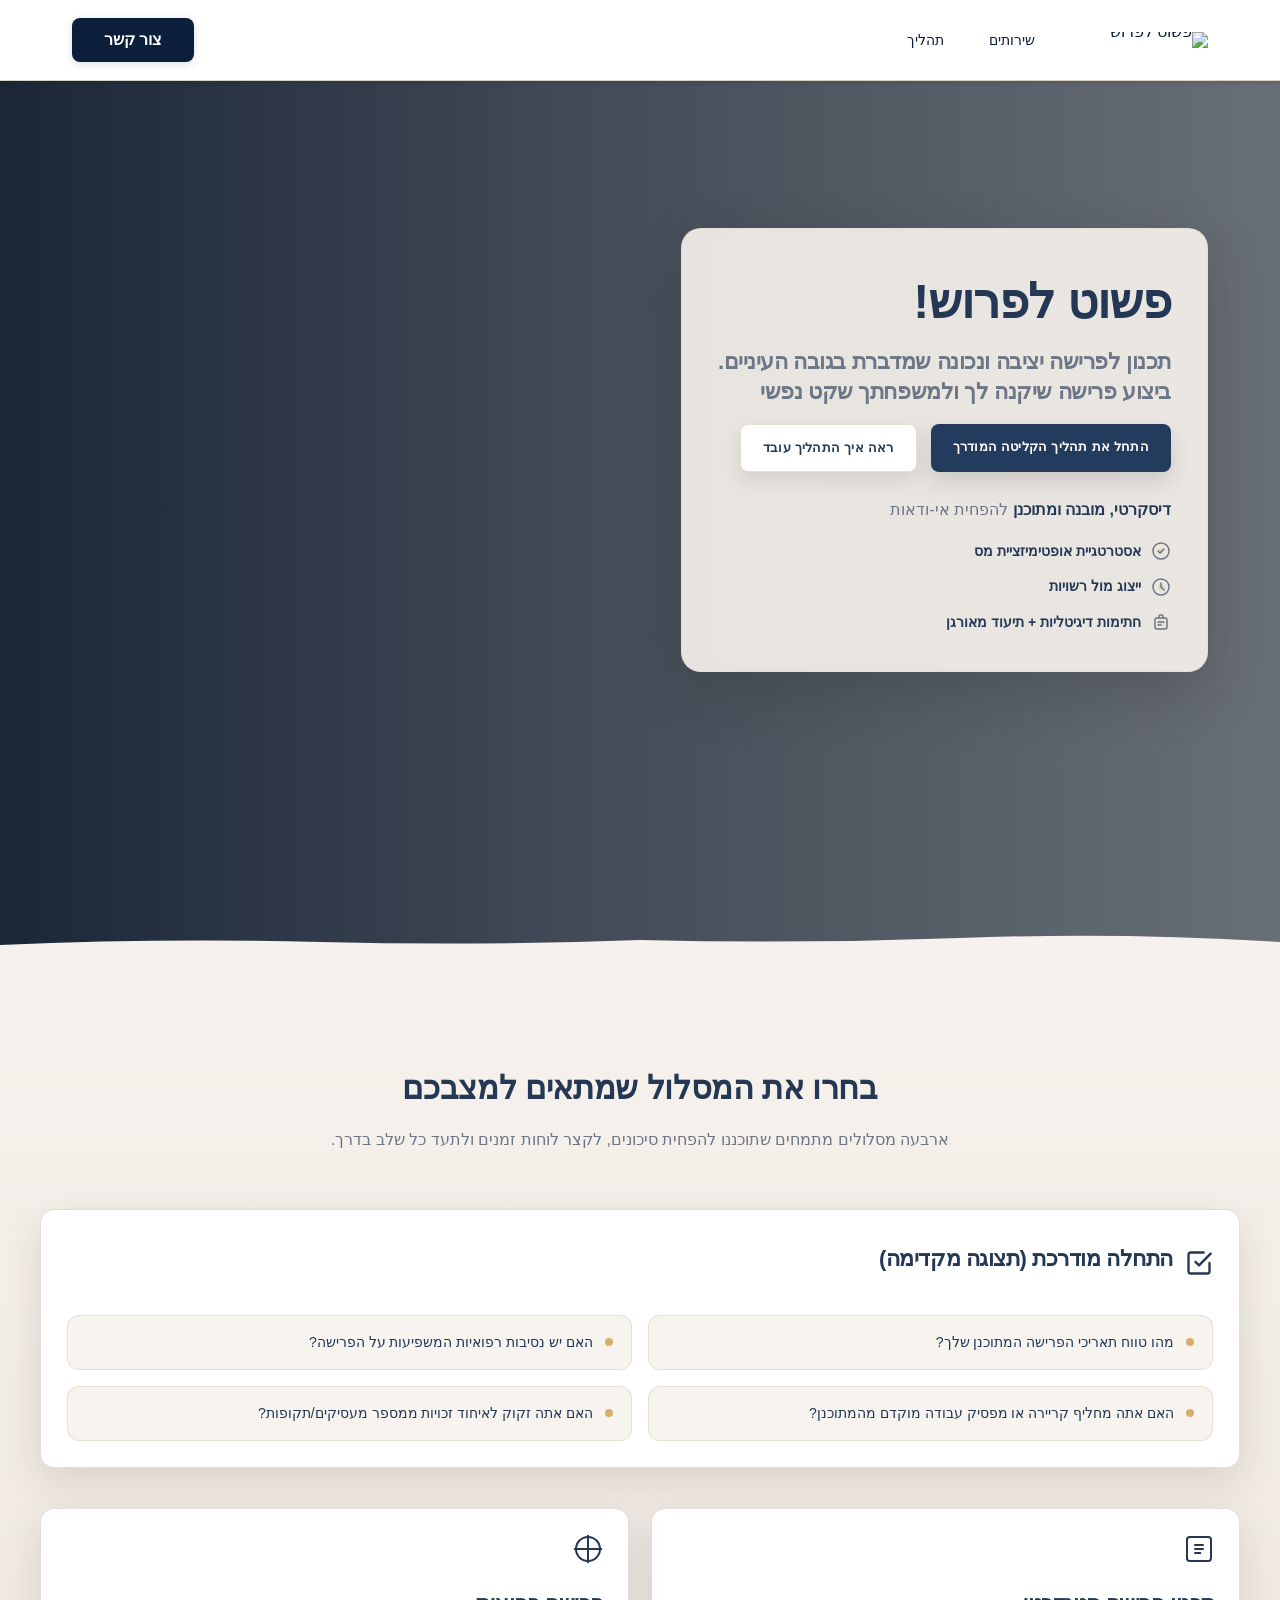
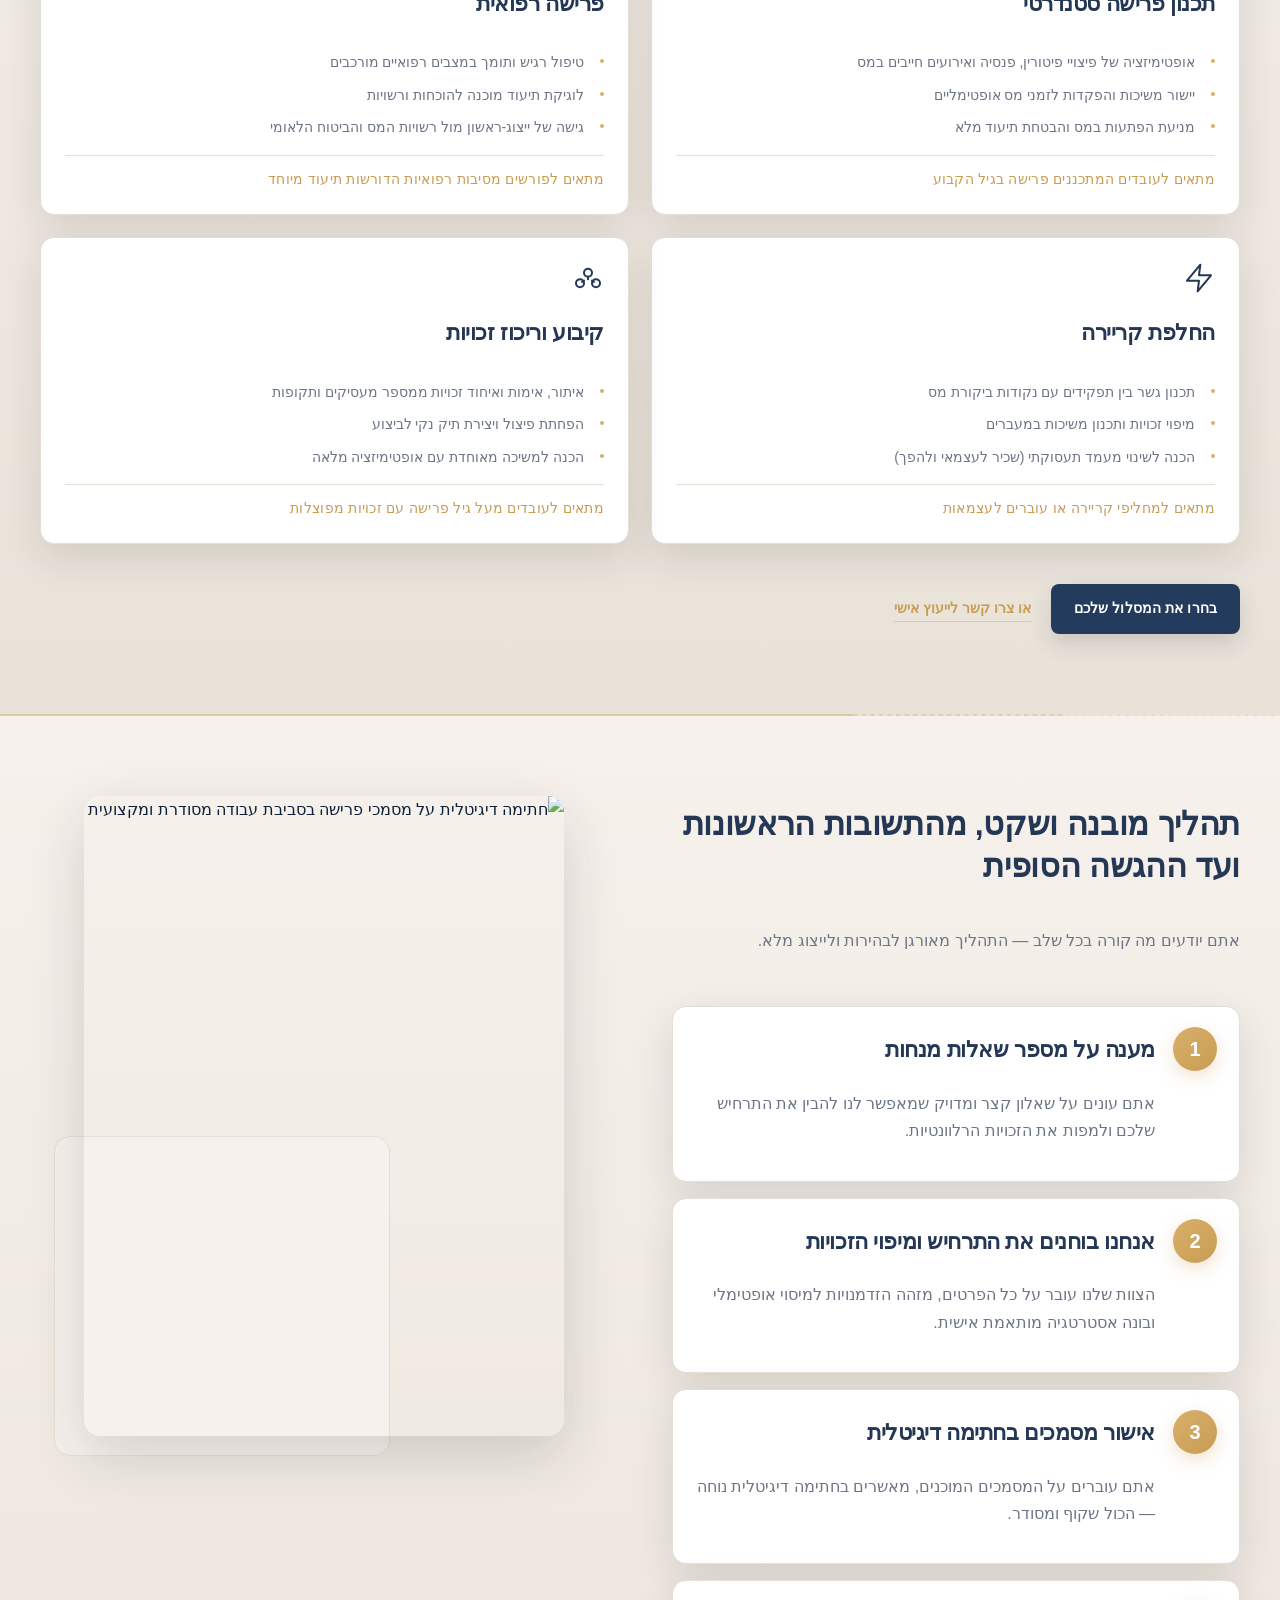
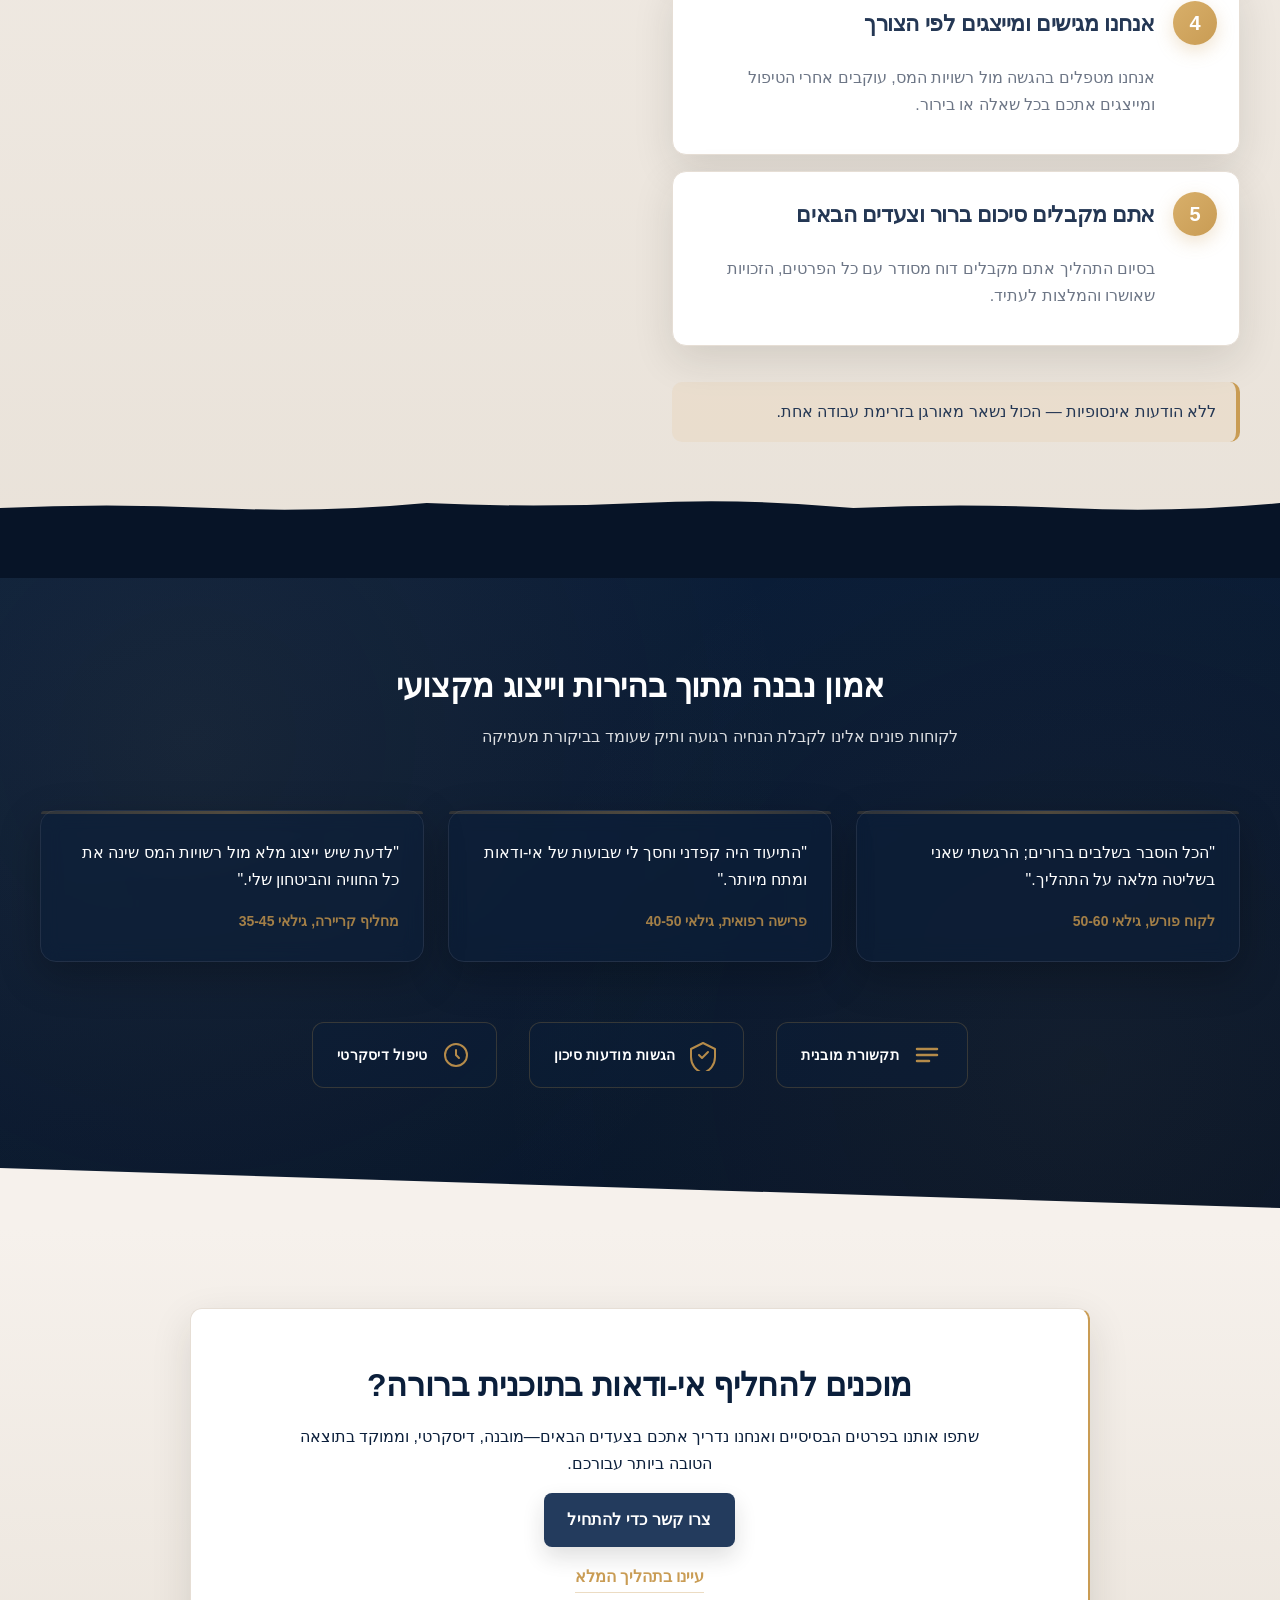
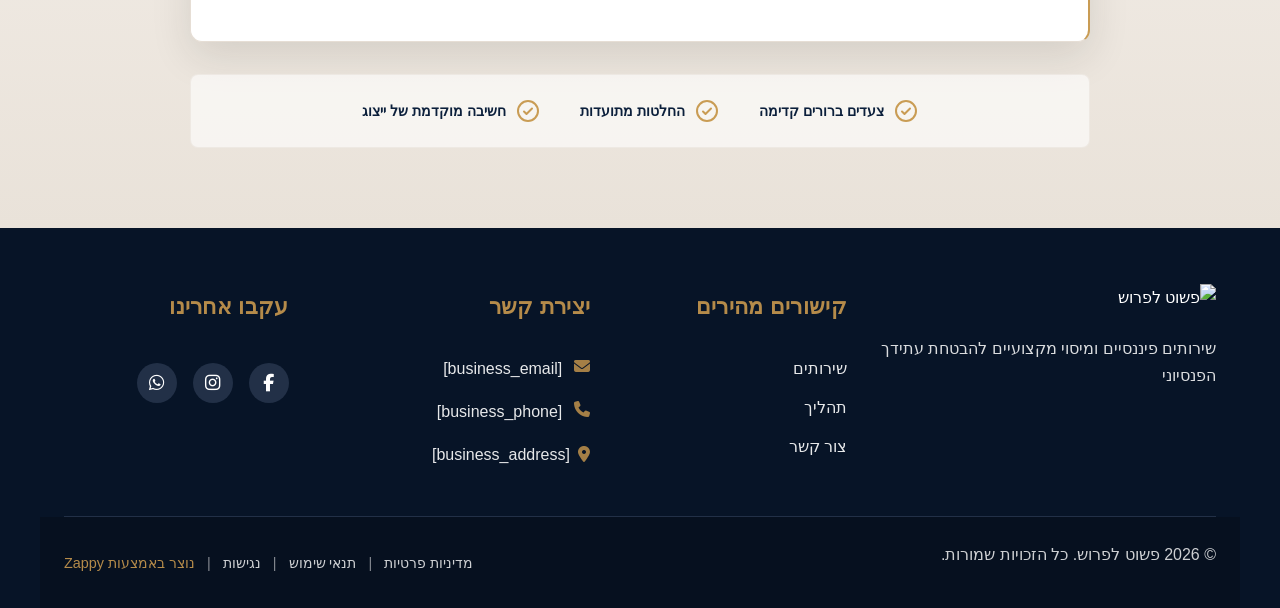
==== commit fe278dc1: "Background sync: Progressive GitHub Sync" ====
--- a/index.html
+++ b/index.html
@@ -339,26 +339,16 @@
   
   <div class="index-hero-section__content-wrapper">
     <div class="index-hero-section__overlay-card">
-      <h1 class="index-hero-section__headline">
-
-
-
-
-
-פשוט לפרוש!&nbsp;<br>הדרך הבטוחה שלך לחיסכון מקסימלי בפרישה
-
-
-
-</h1>
-      
-      <h3 class="index-hero-section__subtitle">תכנון פרישה אסטרטגי שמדבר אליך בגובה העיניים. אנחנו מנהלים עבורך את כל התהליך מול רשויות המס והגופים המוסדיים - כדי שתגיע לרגע הפרישה עם מקסימום נטו ושקט נפשי.&nbsp;&nbsp;</h3>
+      <h1 class="index-hero-section__headline">פשוט לפרוש!</h1>
+      
+      <h3 class="index-hero-section__subtitle">תכנון לפרישה יציבה ונכונה שמדברת בגובה העיניים.<br>ביצוע פרישה שיקנה לך ולמשפחתך שקט נפשי</h3>
       
       <div class="index-hero-section__cta-group">
         <a href="/contact" class="index-hero-section__btn index-hero-section__btn--primary">התחל את תהליך הקליטה המודרך</a>
         <a href="/process" class="index-hero-section__btn index-hero-section__btn--secondary">ראה איך התהליך עובד</a>
       </div>
       
-      <p class="index-hero-section__reassurance"><strong>דיסקרטי, מובנה ומתוכנן</strong> להגדלת הוודאות</p>
+      <p class="index-hero-section__reassurance"><strong>דיסקרטי, מובנה ומתוכנן</strong> להפחית אי-ודאות</p>
       
       <div class="index-hero-section__trust-bullets">
         <div class="index-hero-section__trust-item">
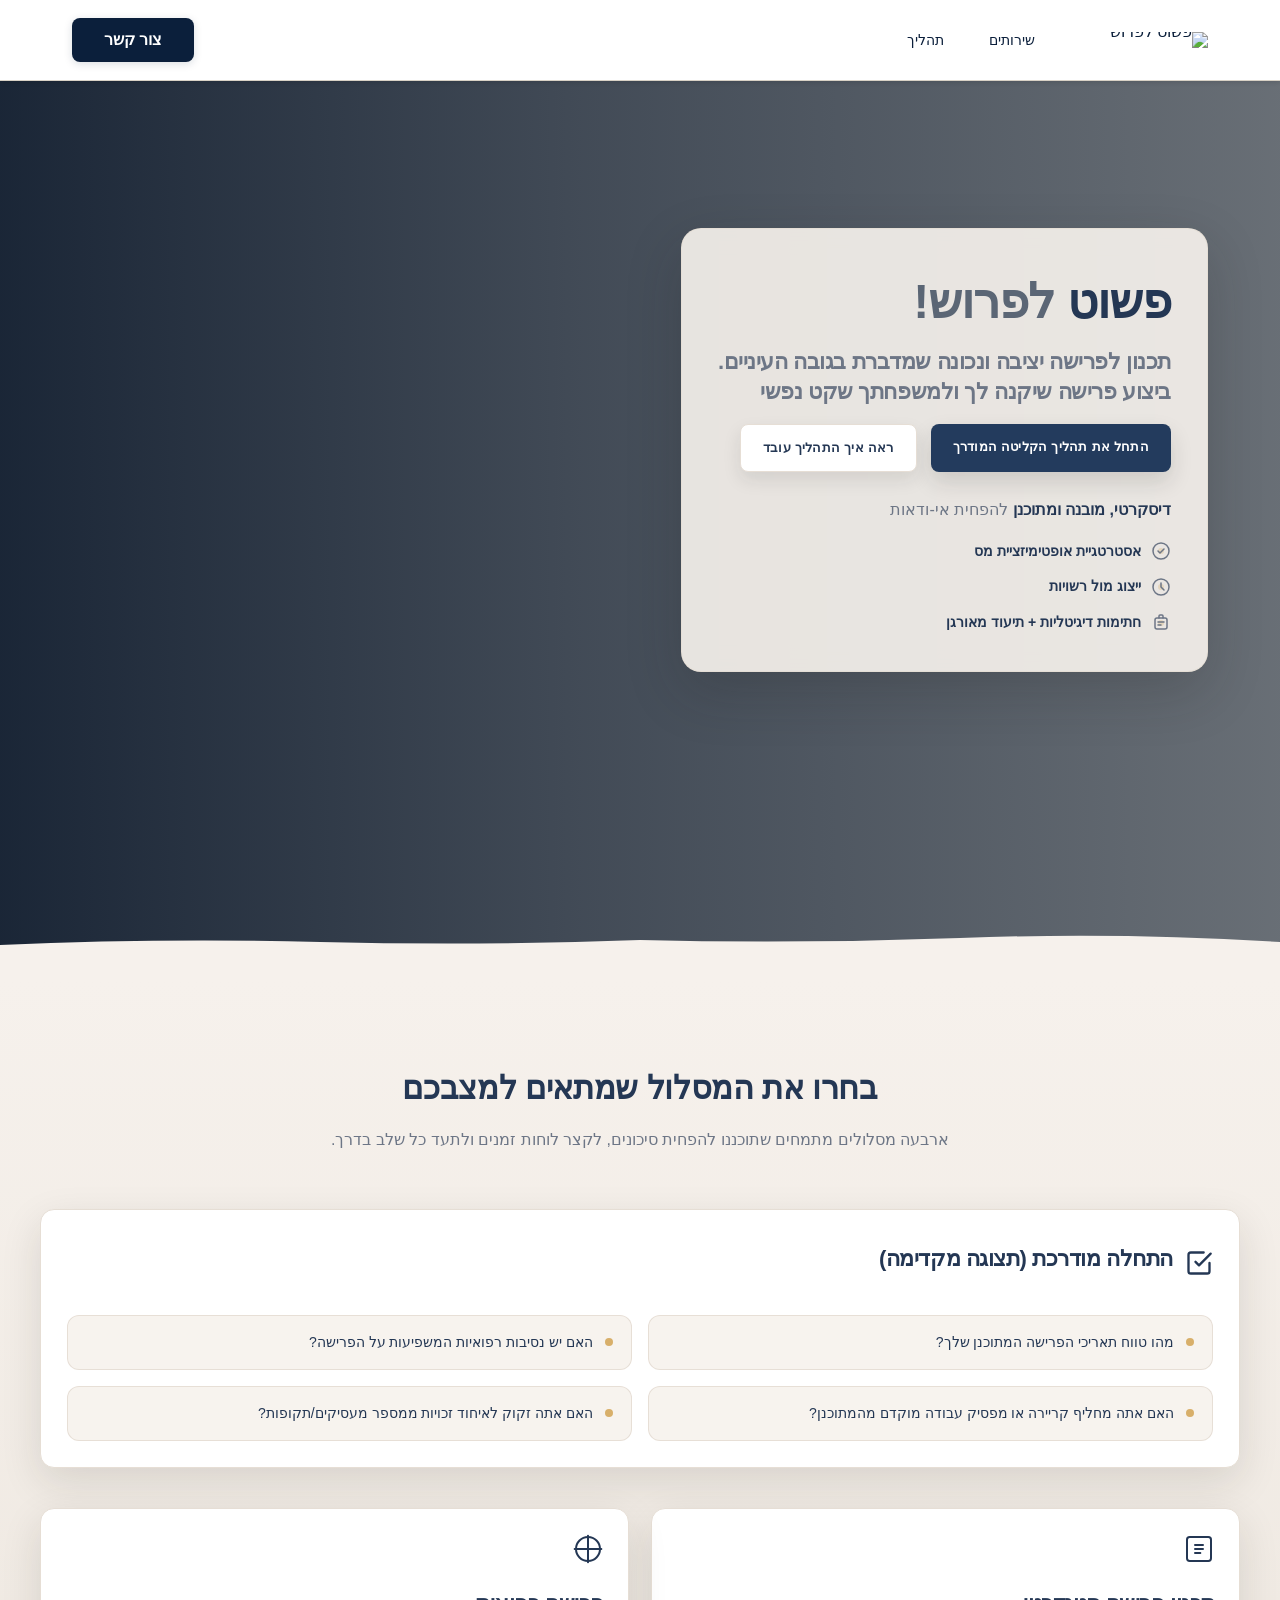
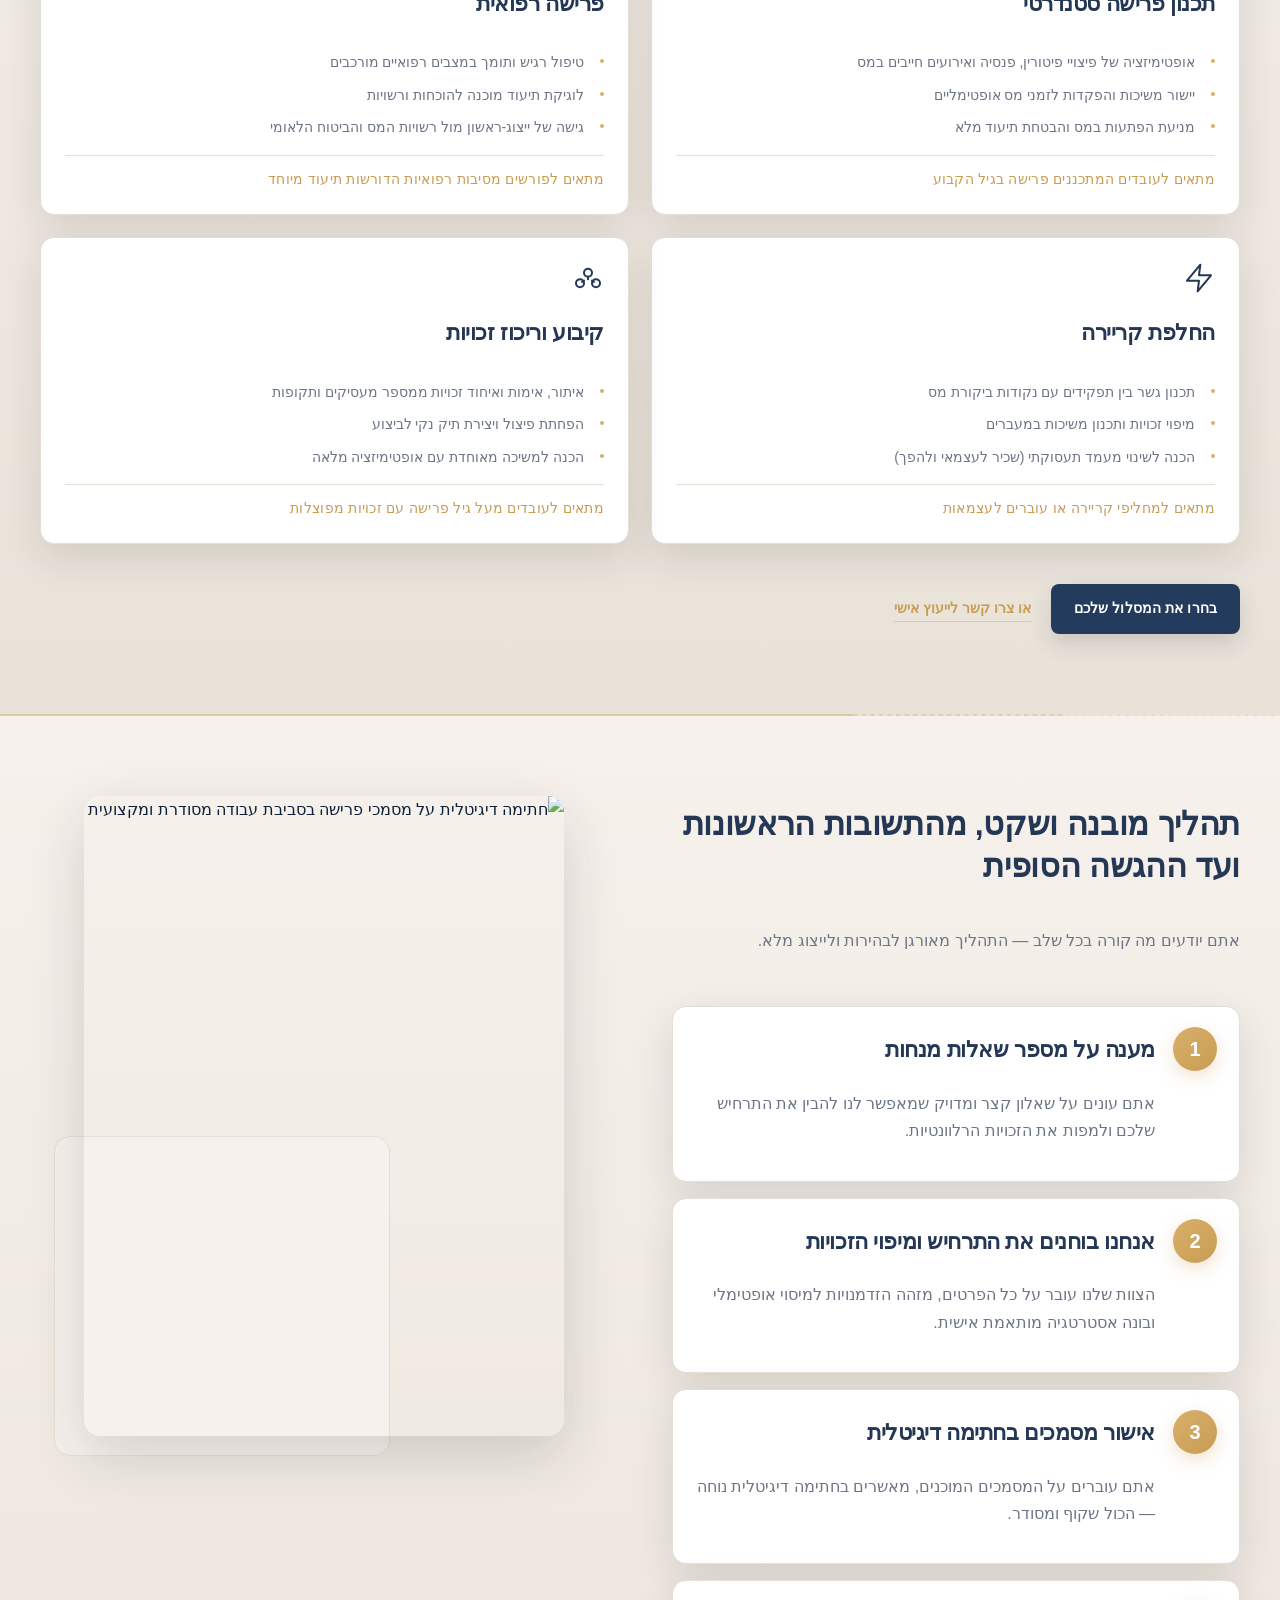
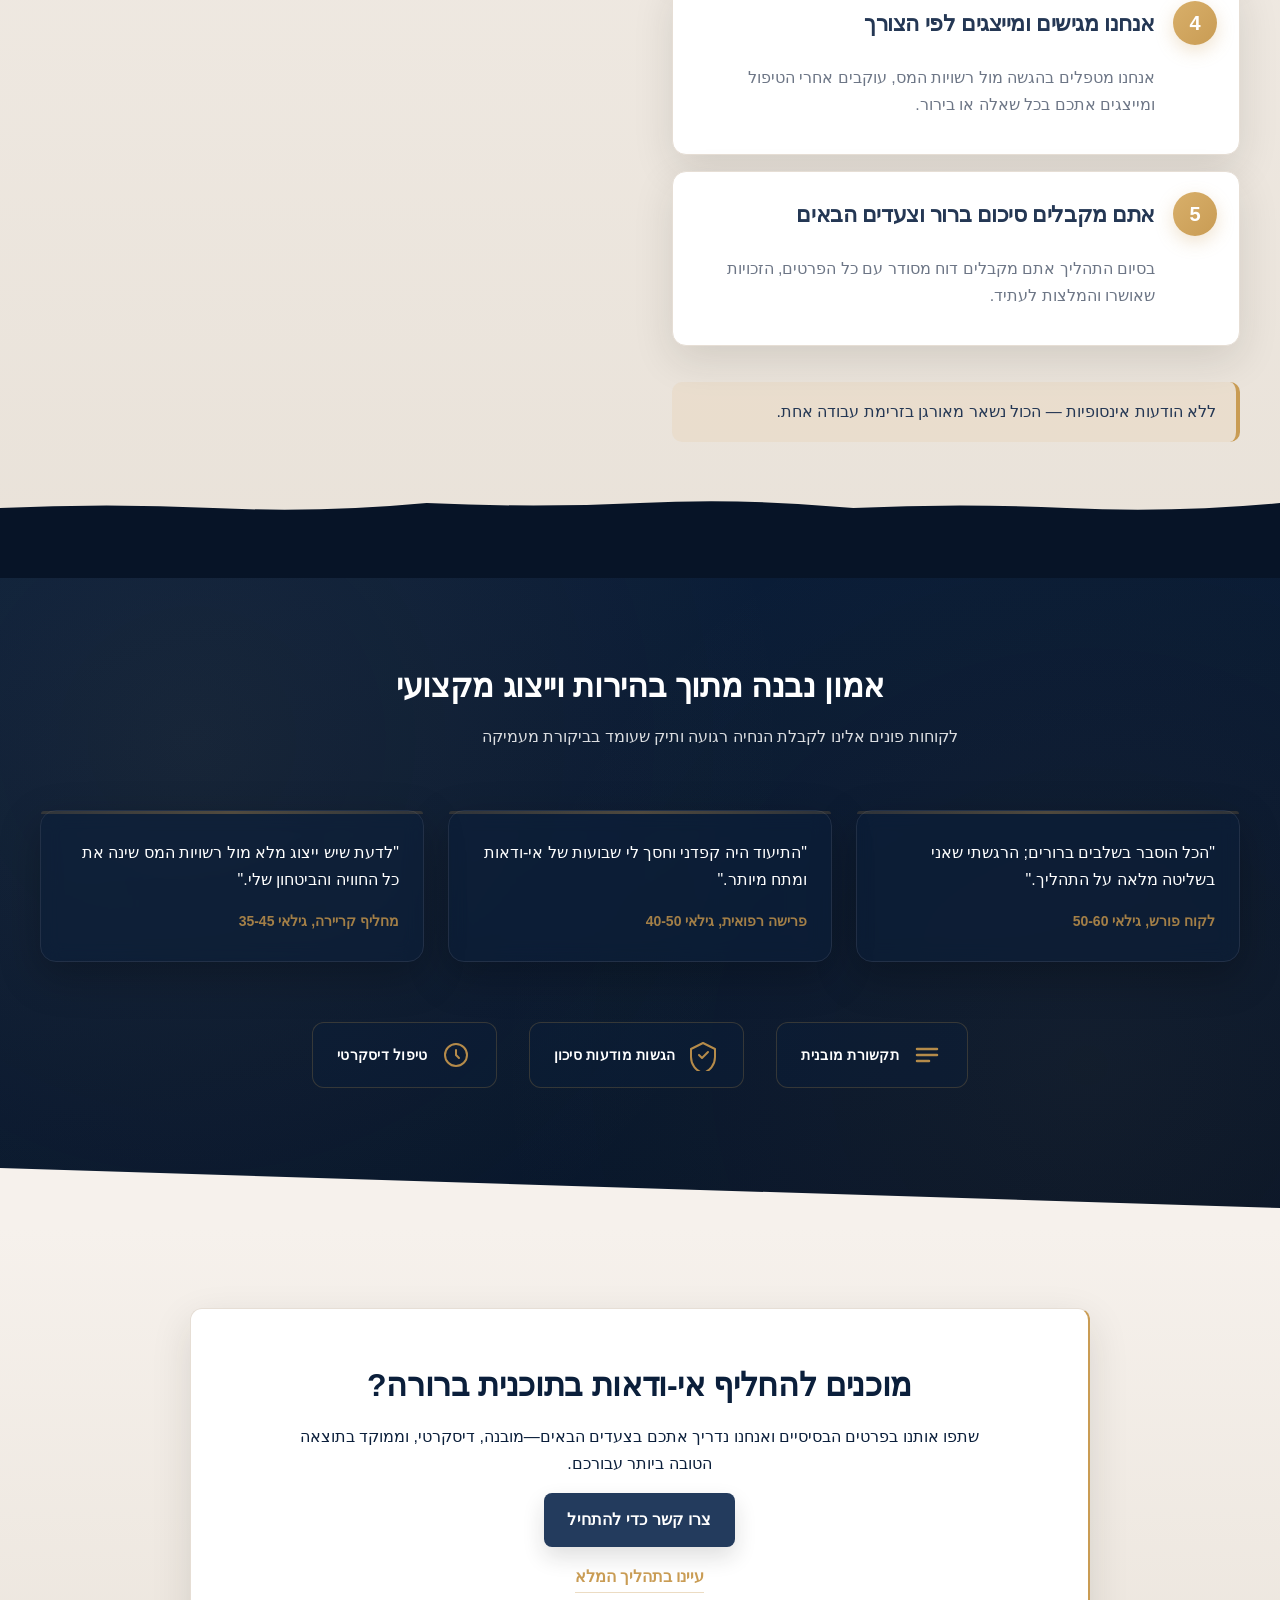
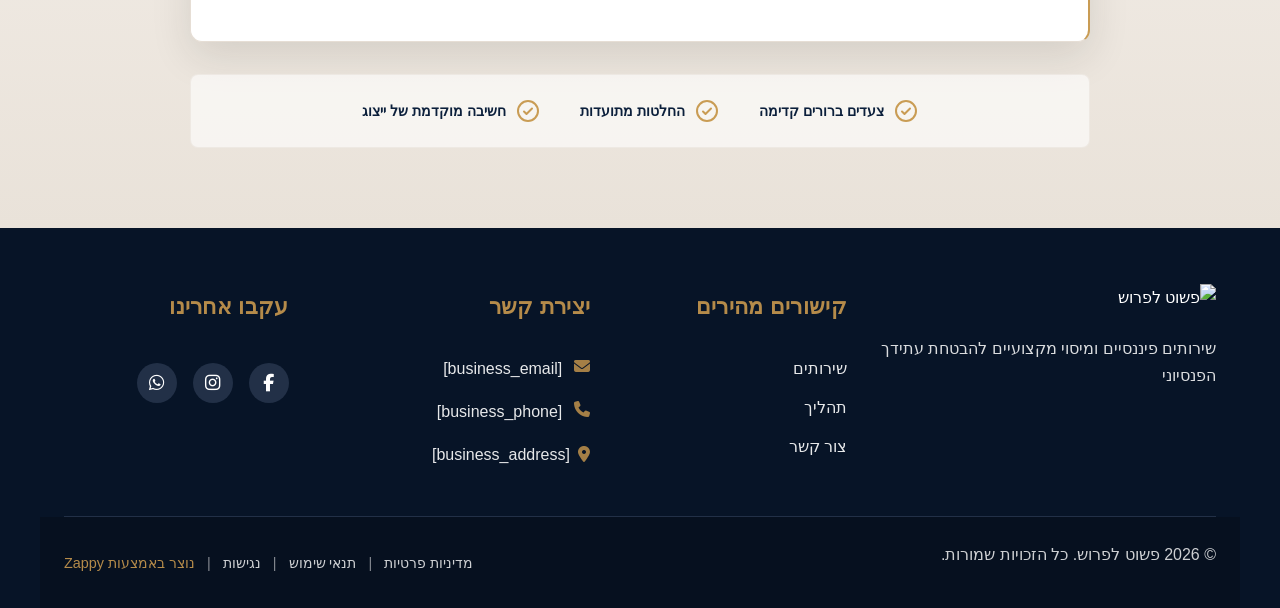
==== commit 3051dc33: "Background sync: Progressive GitHub Sync" ====
--- a/index.html
+++ b/index.html
@@ -339,7 +339,7 @@
   
   <div class="index-hero-section__content-wrapper">
     <div class="index-hero-section__overlay-card">
-      <h1 class="index-hero-section__headline">פשוט לפרוש!</h1>
+      <h1 class="index-hero-section__headline">פשוט <font color="#5b6675">לפרוש!</font></h1>
       
       <h3 class="index-hero-section__subtitle">תכנון לפרישה יציבה ונכונה שמדברת בגובה העיניים.<br>ביצוע פרישה שיקנה לך ולמשפחתך שקט נפשי</h3>
       
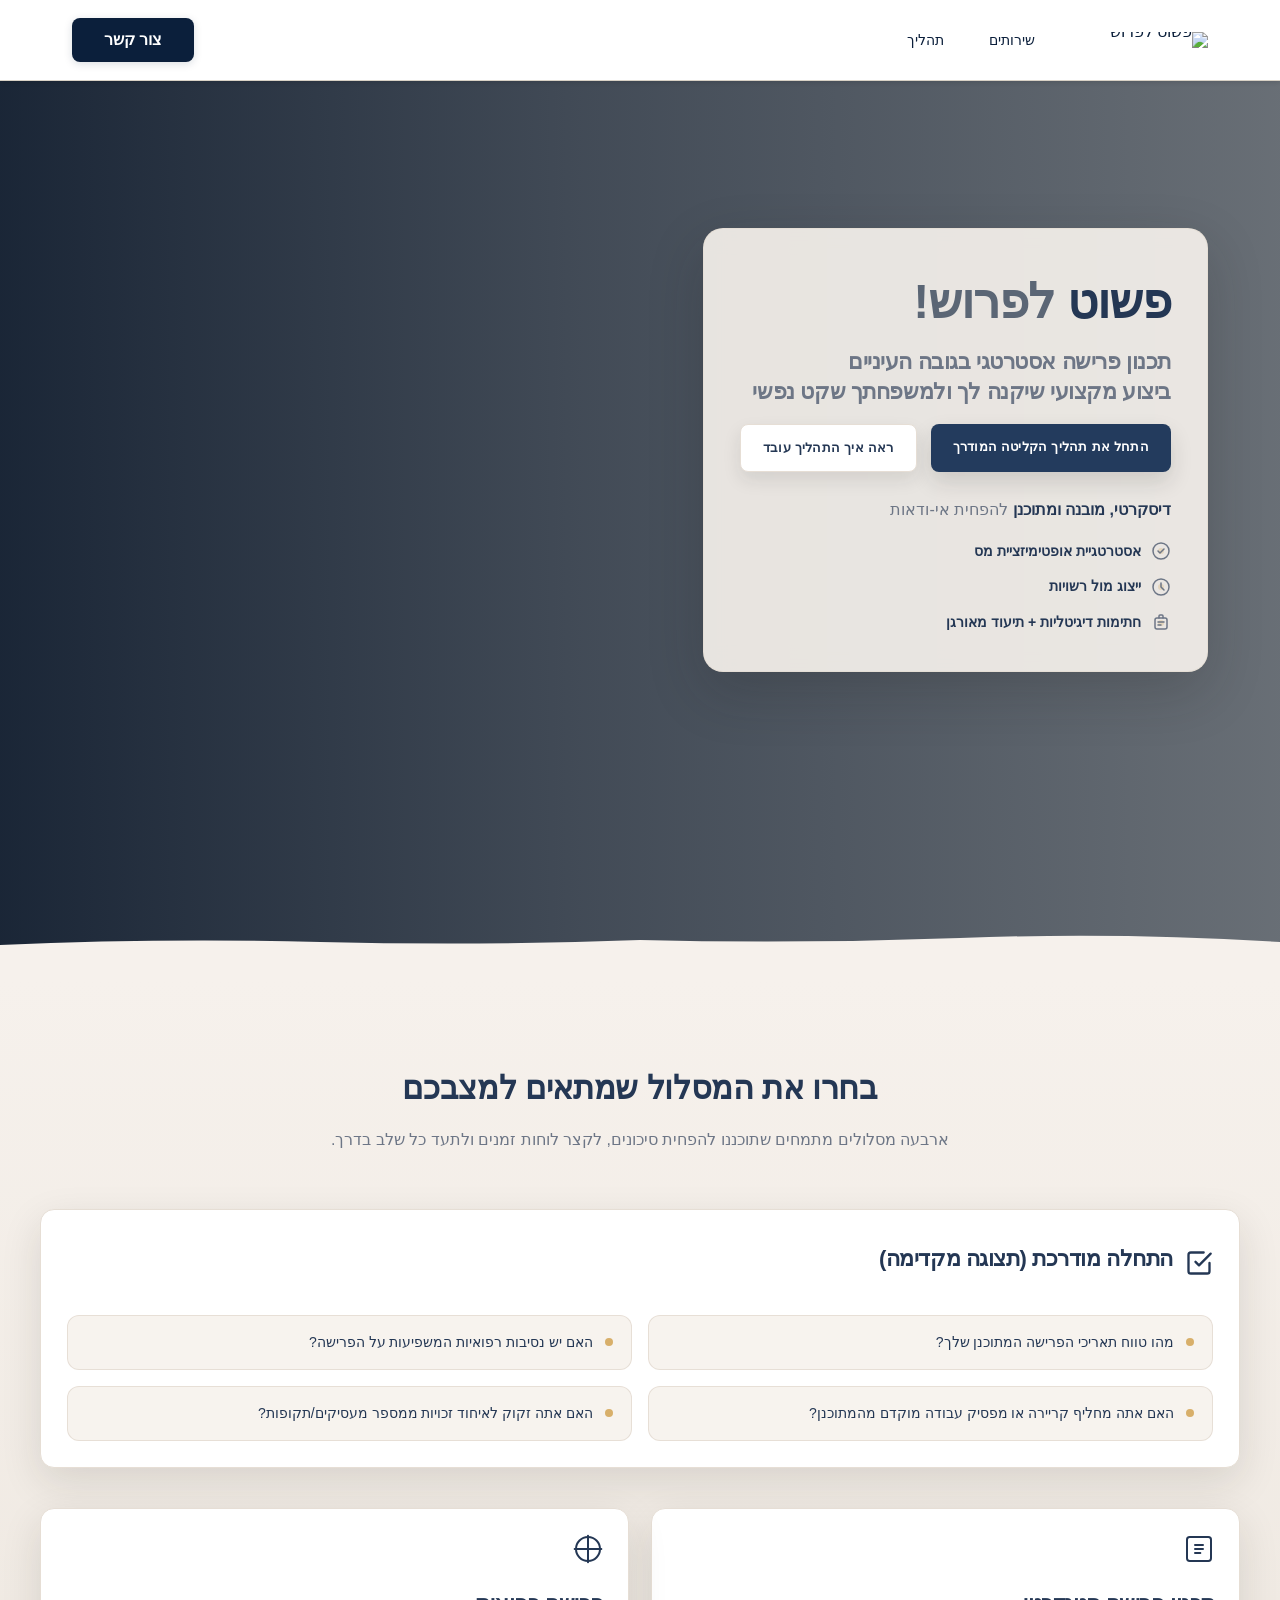
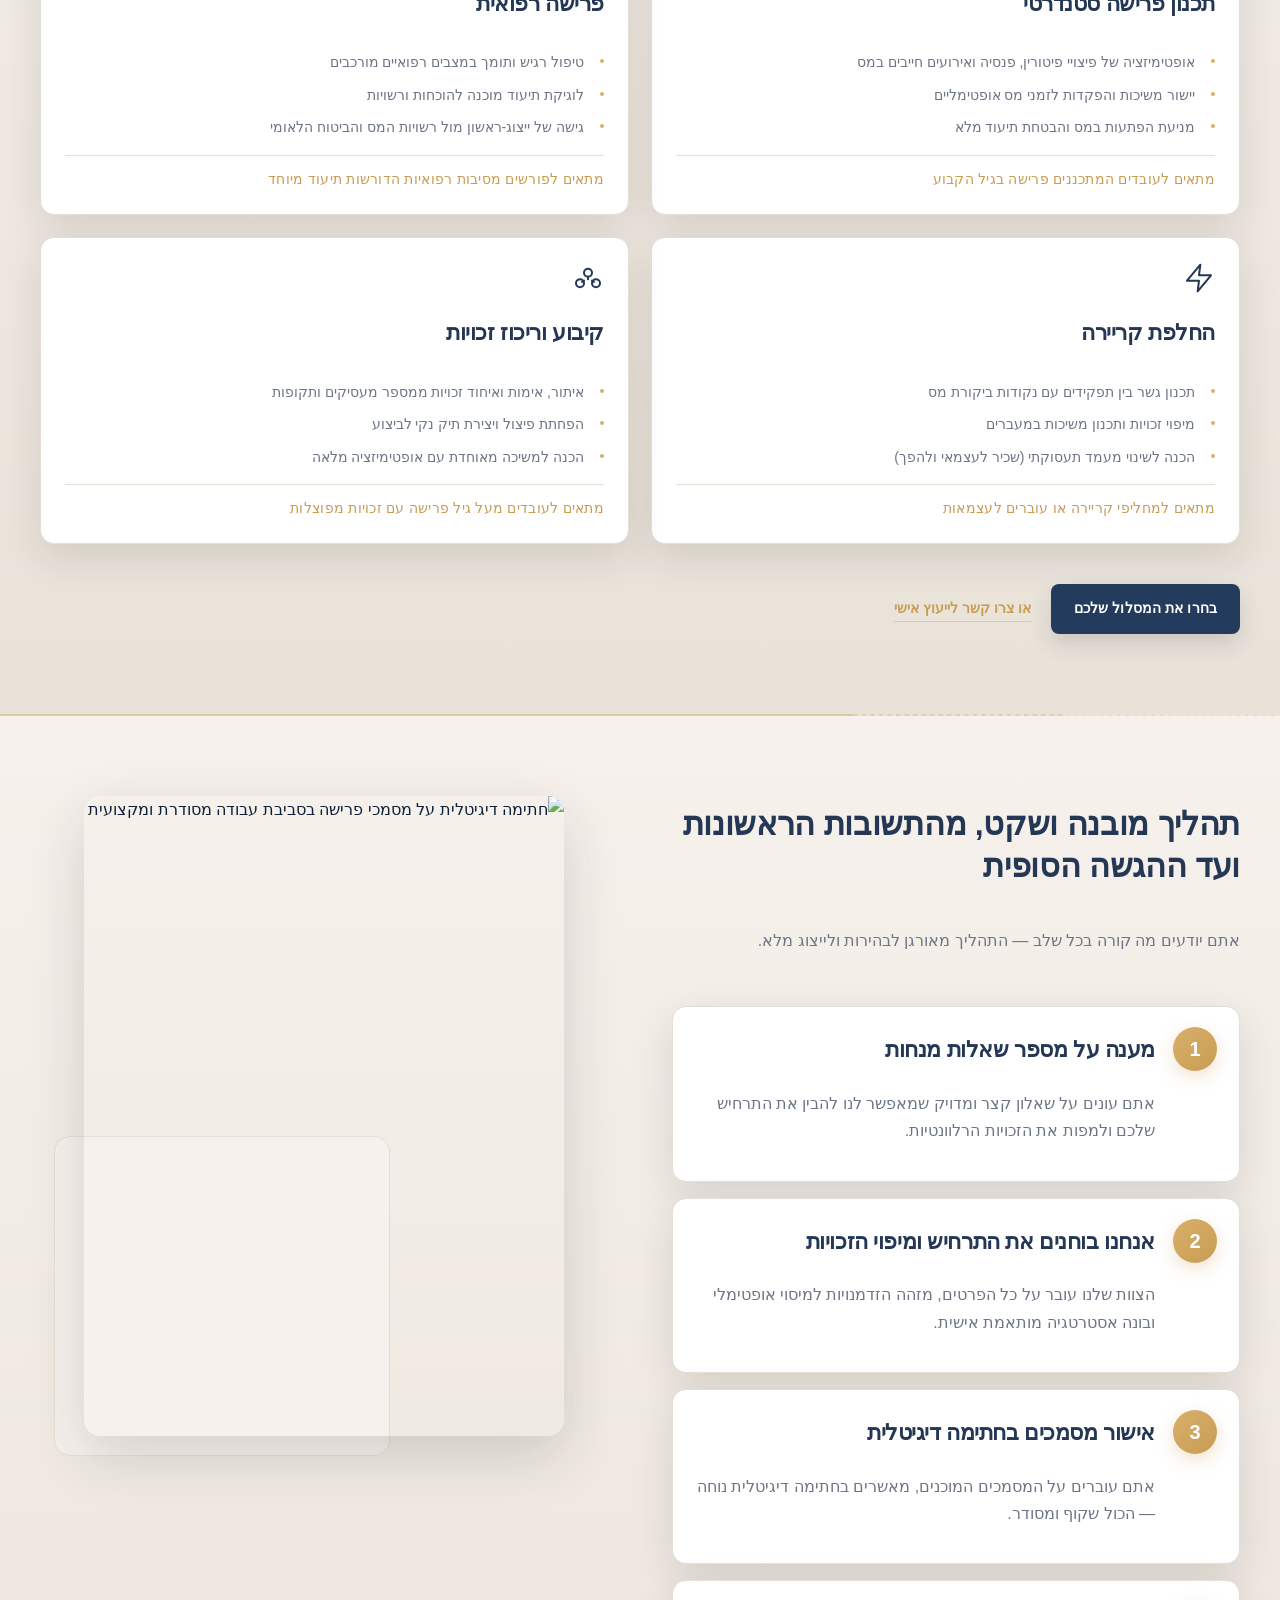
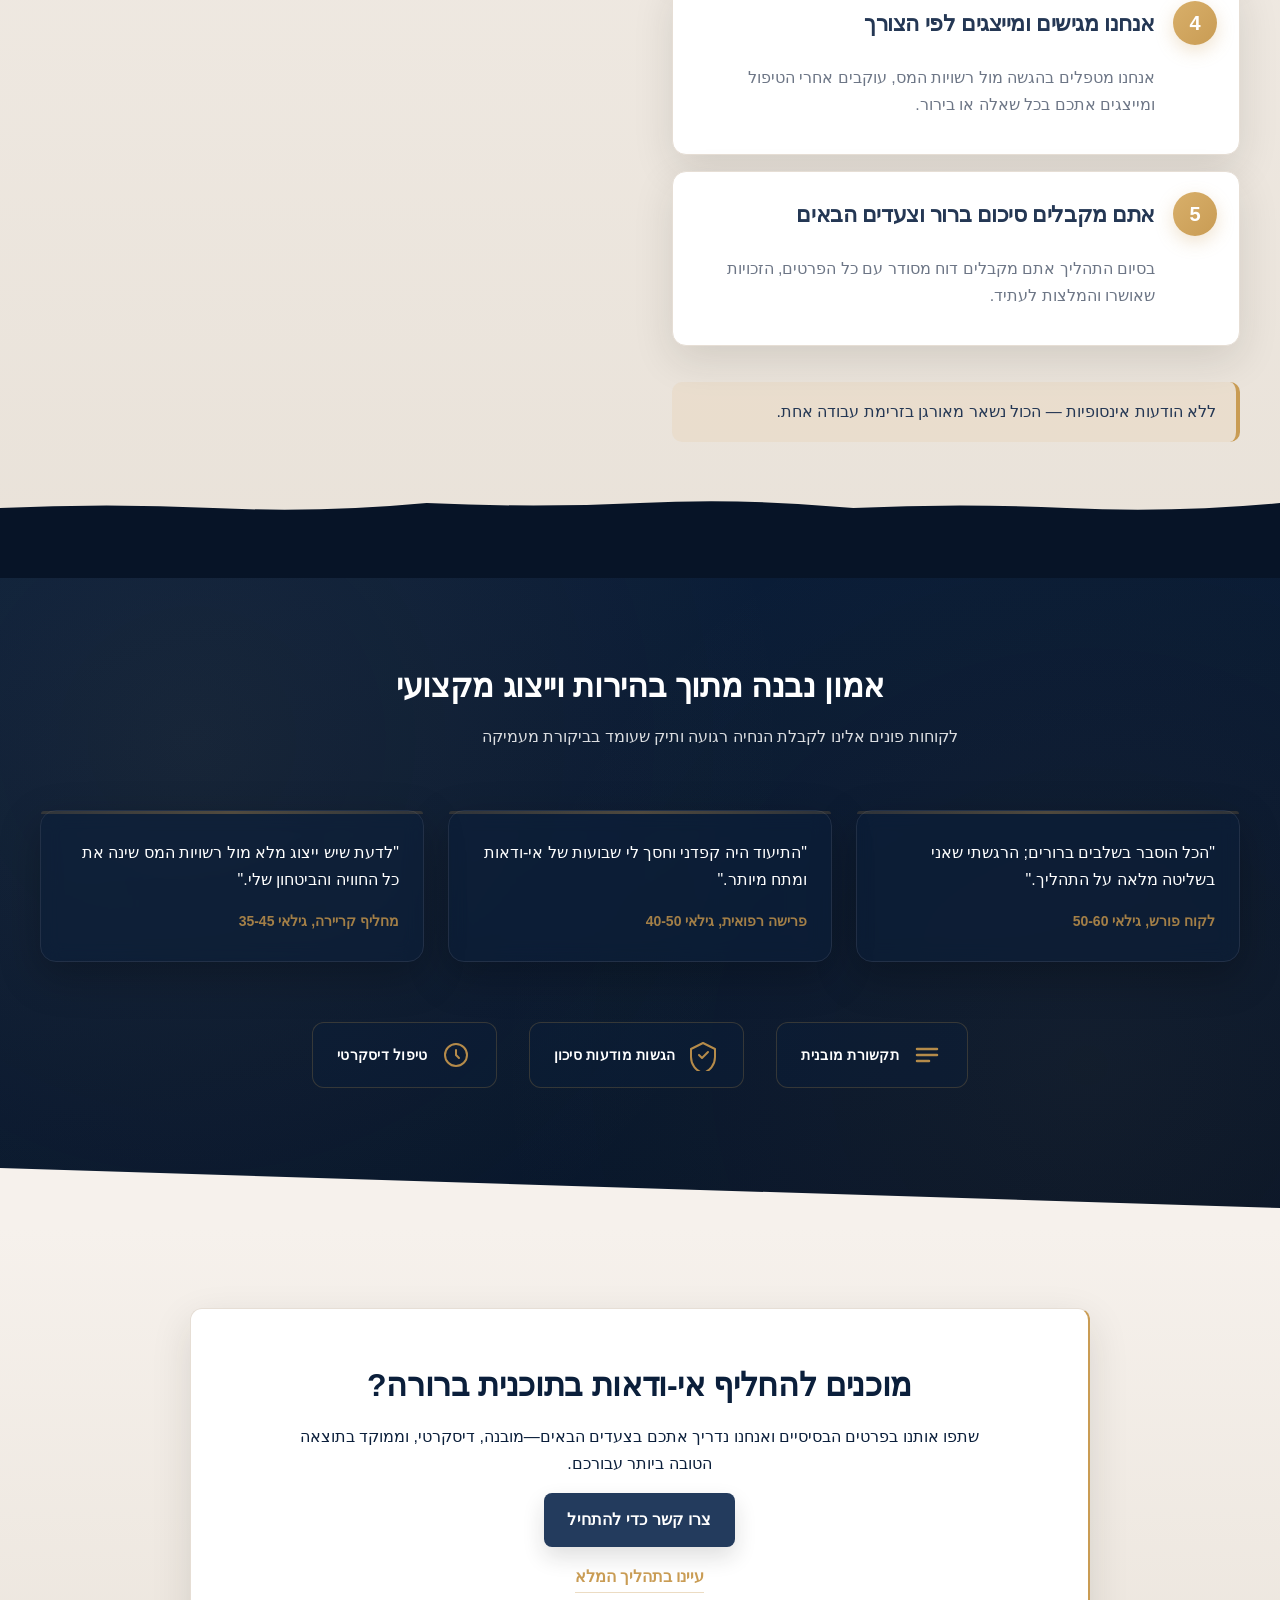
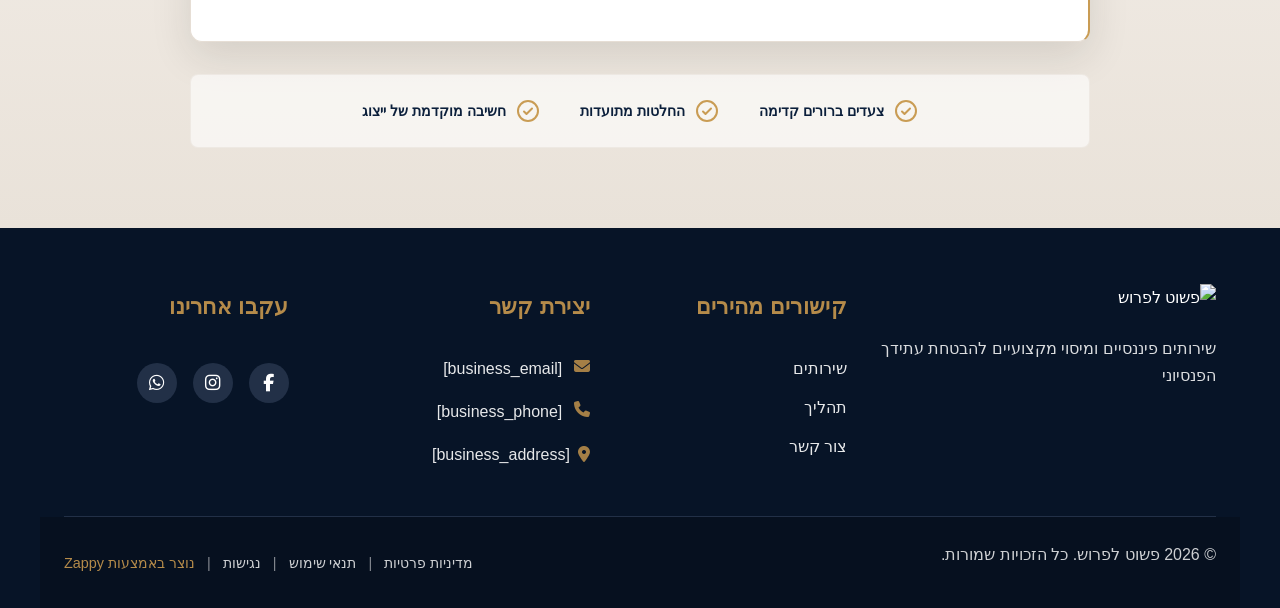
==== commit 95e2d3b1: "Background sync: Progressive GitHub Sync" ====
--- a/index.html
+++ b/index.html
@@ -341,7 +341,7 @@
     <div class="index-hero-section__overlay-card">
       <h1 class="index-hero-section__headline">פשוט <font color="#5b6675">לפרוש!</font></h1>
       
-      <h3 class="index-hero-section__subtitle">תכנון לפרישה יציבה ונכונה שמדברת בגובה העיניים.<br>ביצוע פרישה שיקנה לך ולמשפחתך שקט נפשי</h3>
+      <h3 class="index-hero-section__subtitle">תכנון פרישה אסטרטגי בגובה העיניים<br>ביצוע מקצועי שיקנה לך ולמשפחתך שקט נפשי&nbsp;&nbsp;</h3>
       
       <div class="index-hero-section__cta-group">
         <a href="/contact" class="index-hero-section__btn index-hero-section__btn--primary">התחל את תהליך הקליטה המודרך</a>
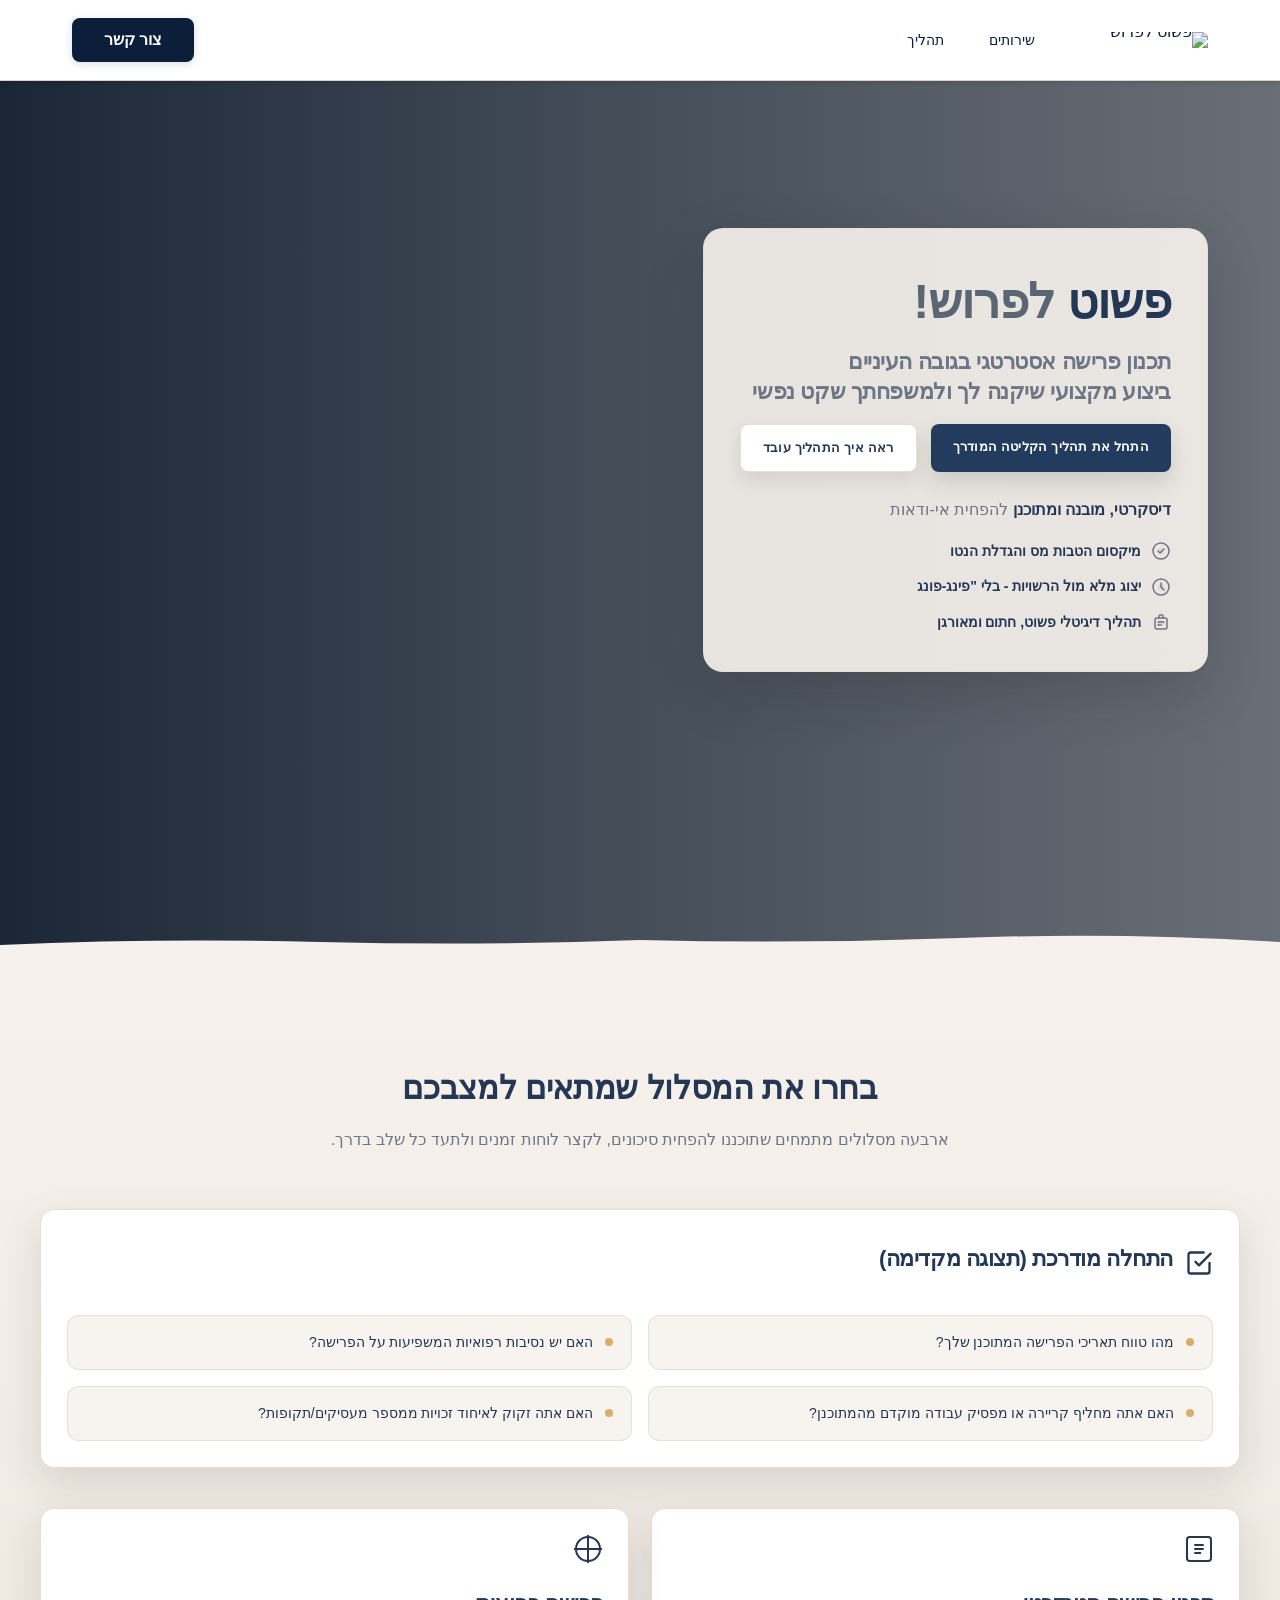
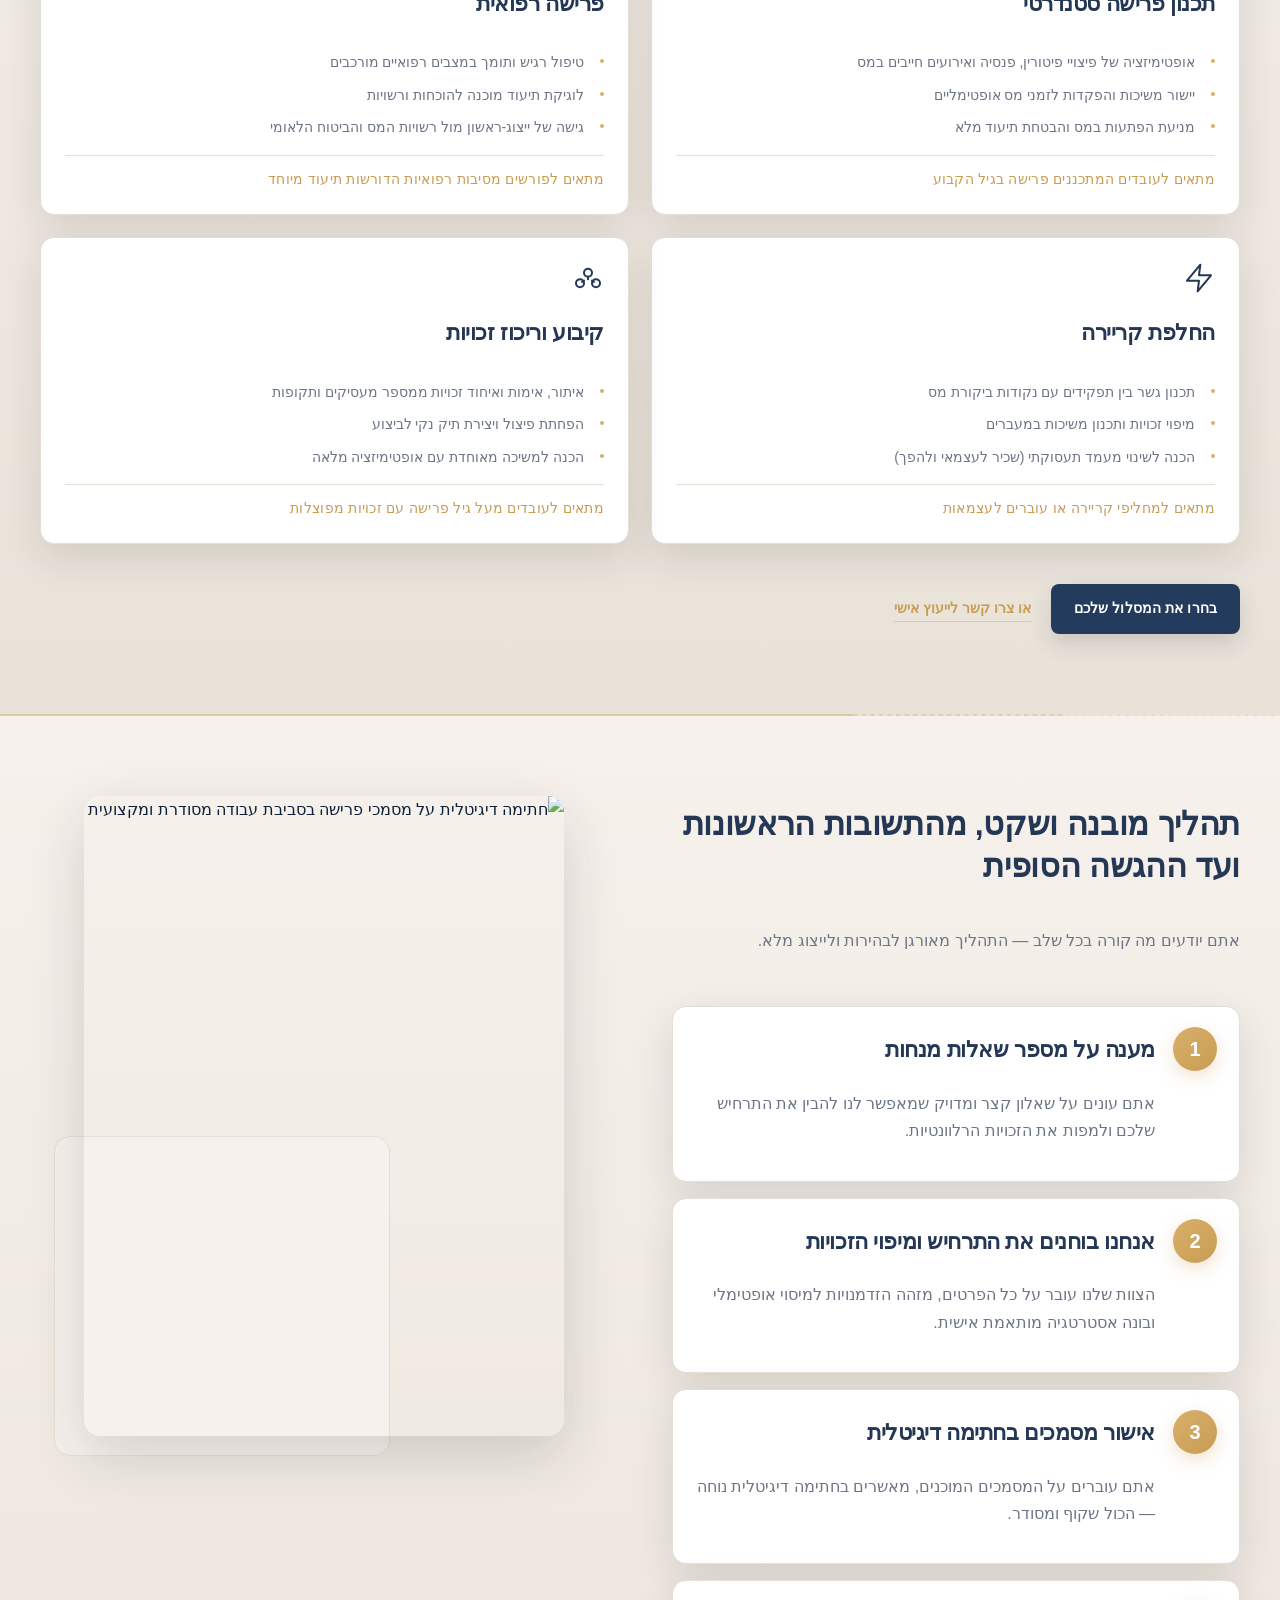
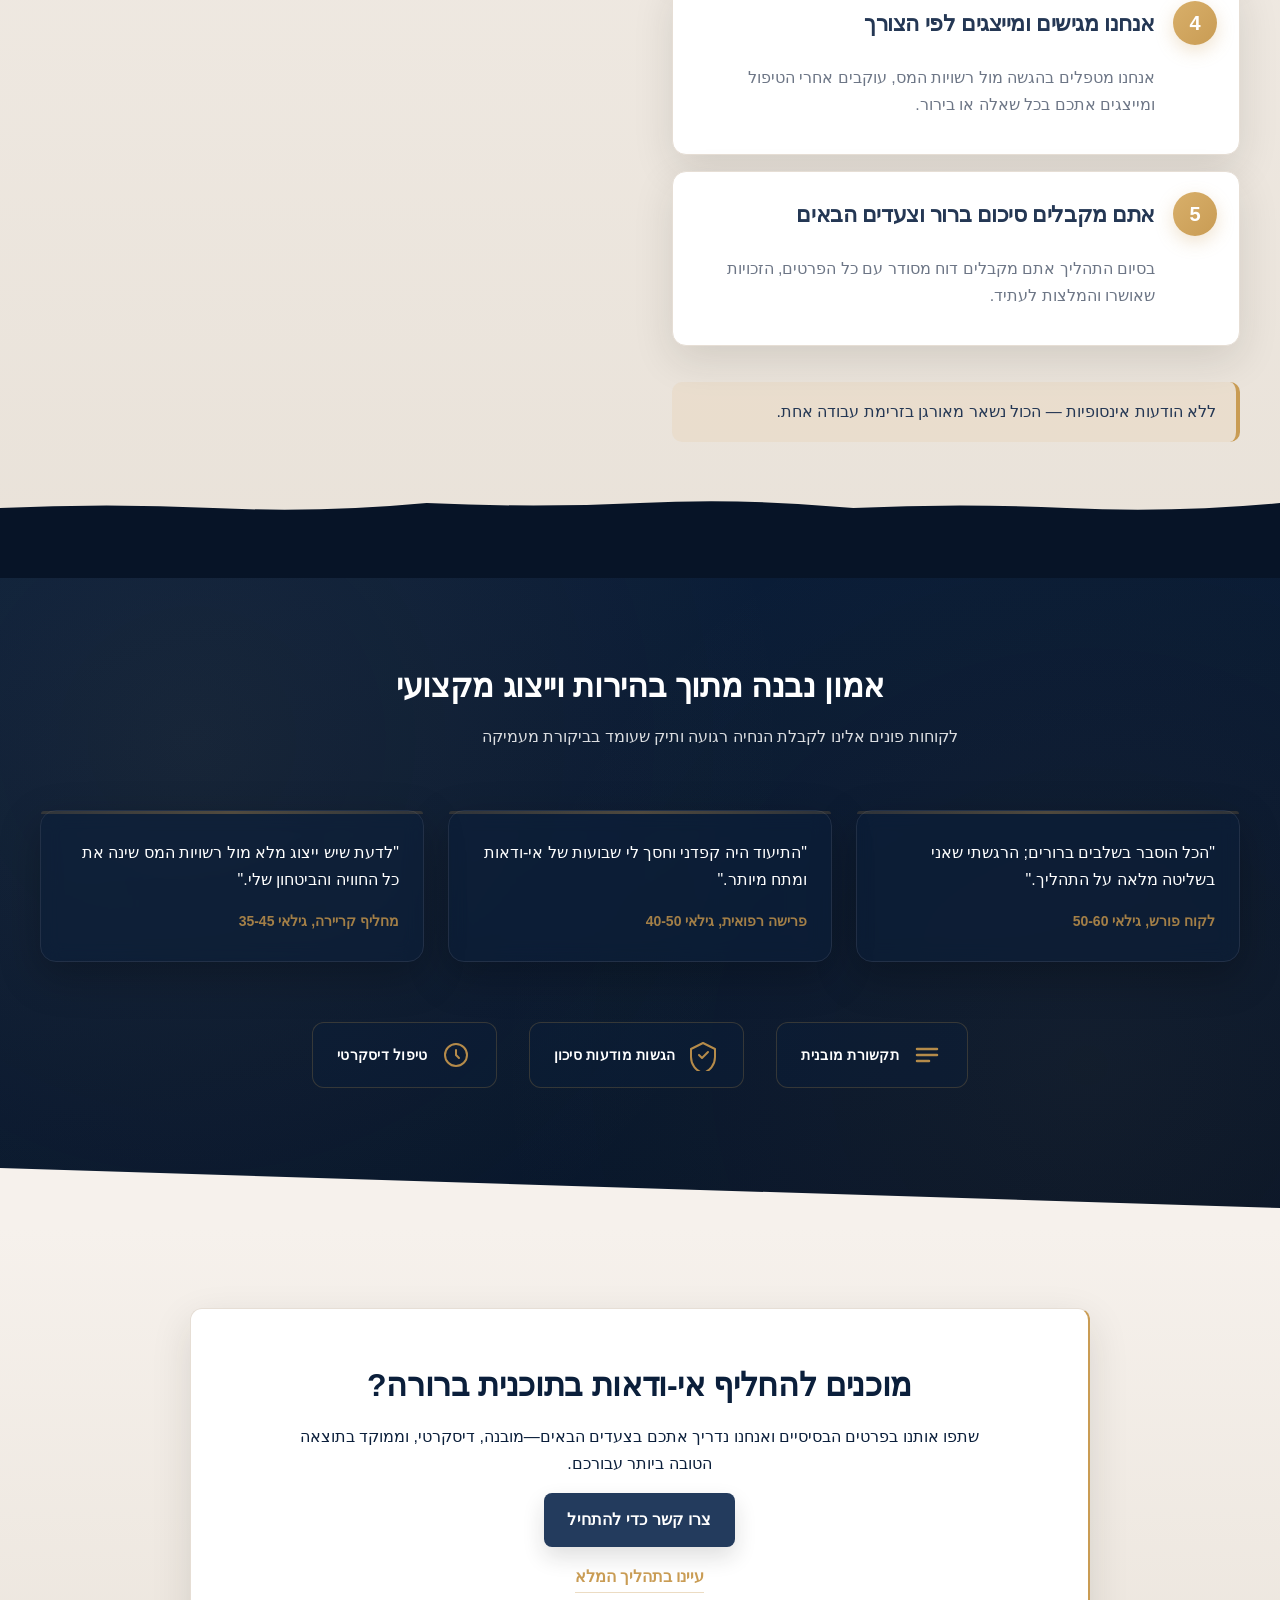
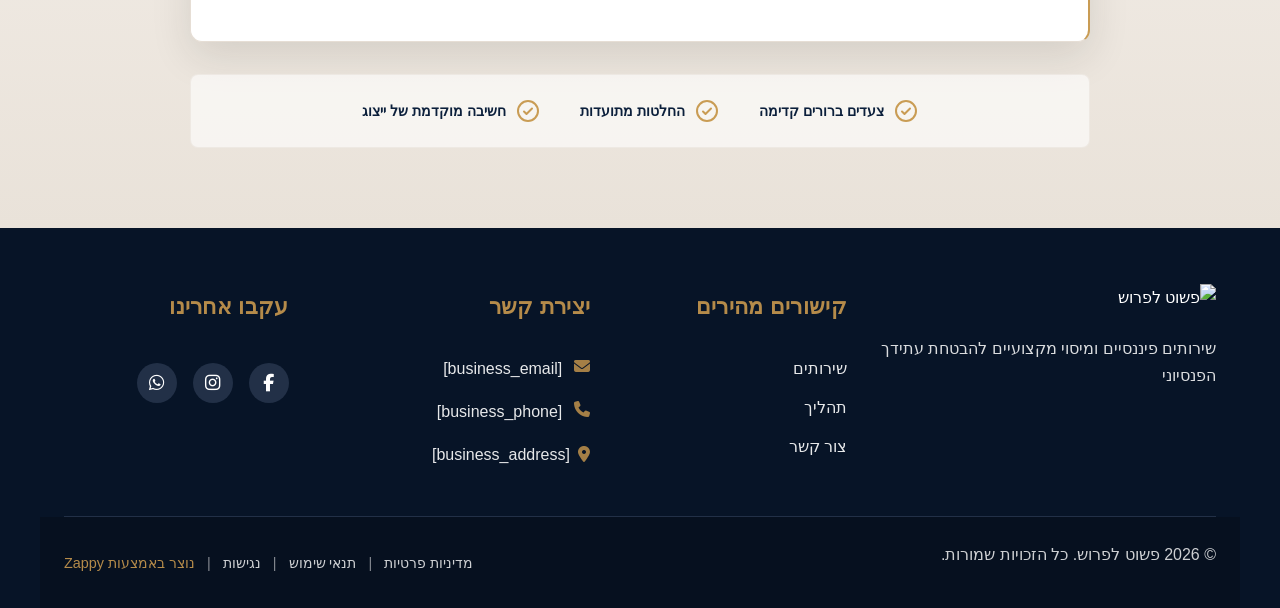
==== commit 6f40b2bf: "Background sync: Progressive GitHub Sync" ====
--- a/index.html
+++ b/index.html
@@ -357,7 +357,11 @@
             <path d="M10 2C5.58172 2 2 5.58172 2 10C2 14.4183 5.58172 18 10 18C14.4183 18 18 14.4183 18 10C18 5.58172 14.4183 2 10 2Z" stroke="currentColor" stroke-width="1.5" stroke-linecap="round"></path>
             <path d="M7 10L9 12L13 8" stroke="currentColor" stroke-width="1.5" stroke-linecap="round" stroke-linejoin="round"></path>
           </svg>
-          <span class="index-hero-section__trust-text">אסטרטגיית אופטימיזציית מס</span>
+          <span class="index-hero-section__trust-text">
+
+מיקסום הטבות מס והגדלת הנטו
+
+</span>
         </div>
         
         <div class="index-hero-section__trust-item">
@@ -366,7 +370,7 @@
             <path d="M10 2C5.58172 2 2 5.58172 2 10C2 14.4183 5.58172 18 10 18C14.4183 18 18 14.4183 18 10C18 5.58172 14.4183 2 10 2Z" stroke="currentColor" stroke-width="1.5" stroke-linecap="round"></path>
             <path d="M10 6V10L13 13" stroke="currentColor" stroke-width="1.5" stroke-linecap="round" stroke-linejoin="round"></path>
           </svg>
-          <span class="index-hero-section__trust-text">ייצוג מול רשויות</span>
+          <span class="index-hero-section__trust-text">יצוג מלא מול הרשויות - בלי "פינג-פונג</span>
         </div>
         
         <div class="index-hero-section__trust-item">
@@ -376,7 +380,11 @@
             <path d="M8 5V3C8 2.44772 8.44772 2 9 2H11C11.5523 2 12 2.44772 12 3V5" stroke="currentColor" stroke-width="1.5" stroke-linecap="round"></path>
             <path d="M7 9H13M7 12H10" stroke="currentColor" stroke-width="1.5" stroke-linecap="round"></path>
           </svg>
-          <span class="index-hero-section__trust-text">חתימות דיגיטליות + תיעוד מאורגן</span>
+          <span class="index-hero-section__trust-text">
+
+תהליך דיגיטלי פשוט, חתום ומאורגן
+
+</span>
         </div>
       </div>
     </div>
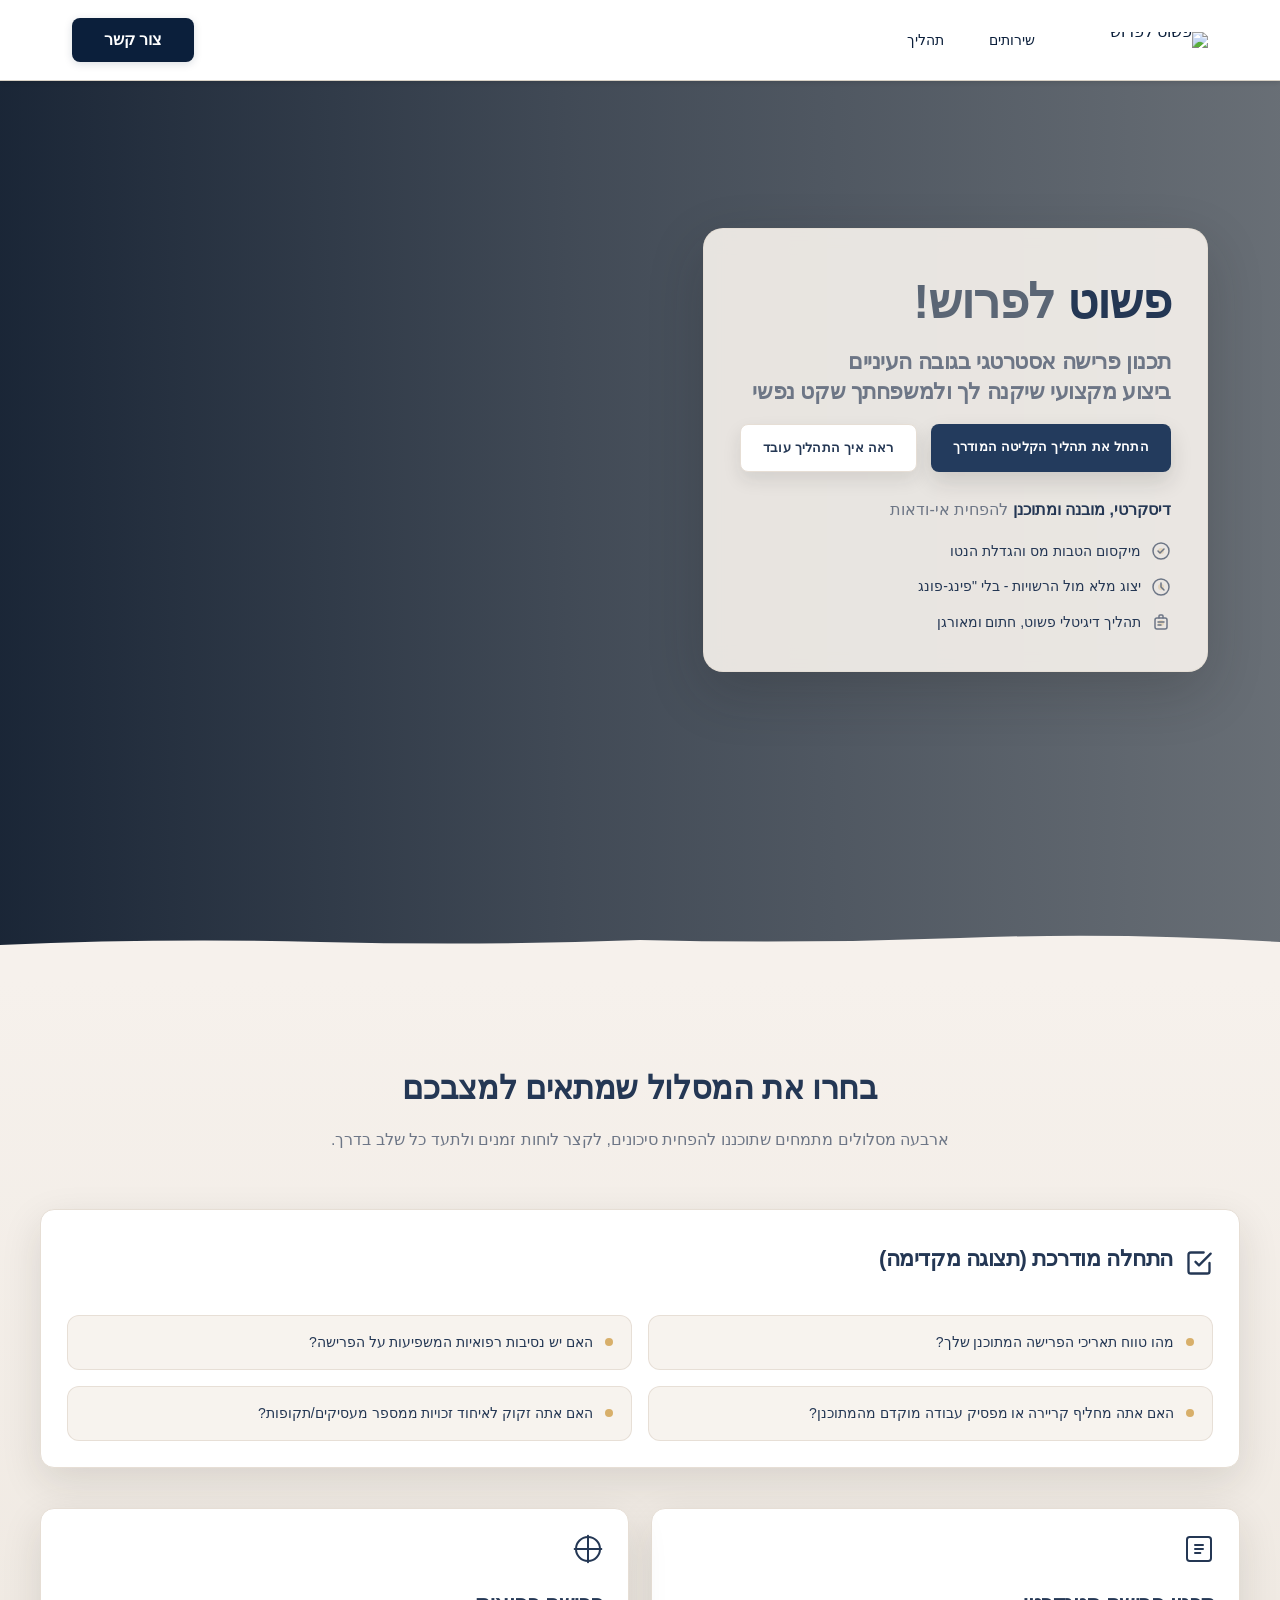
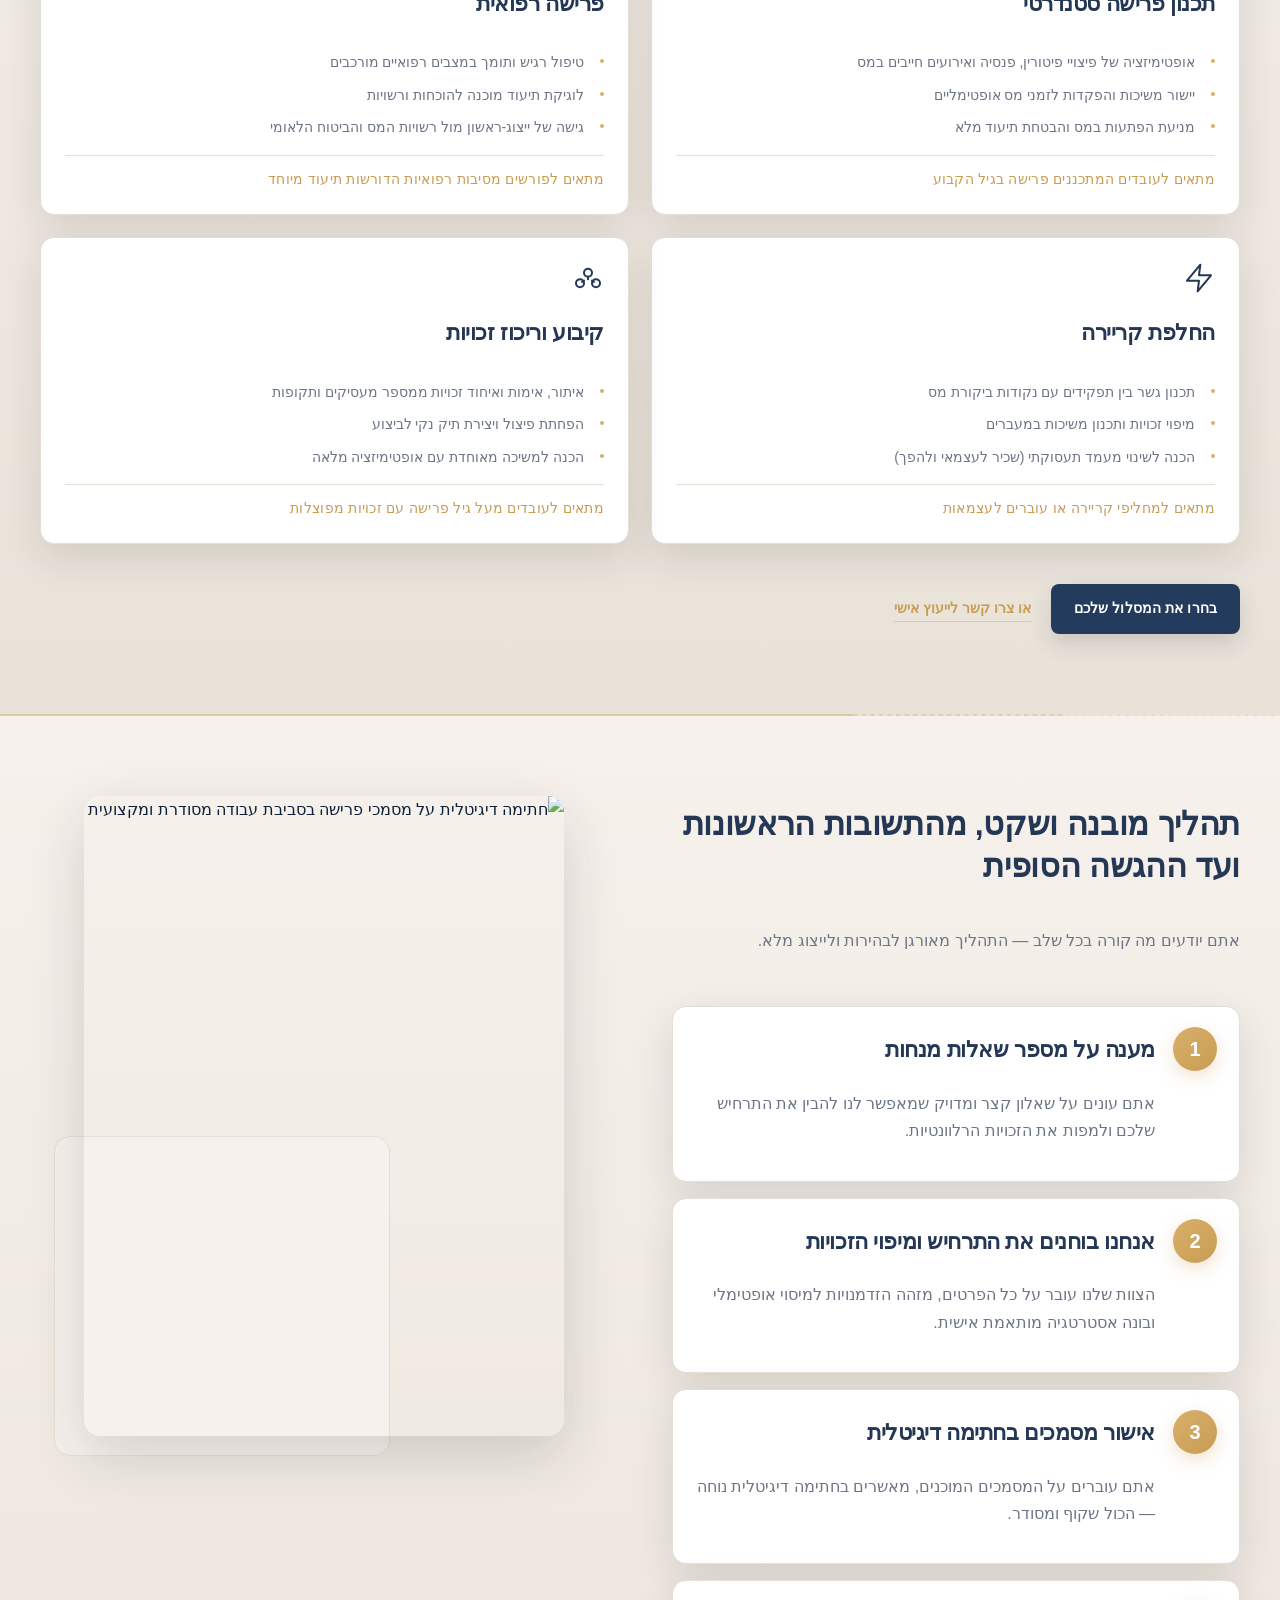
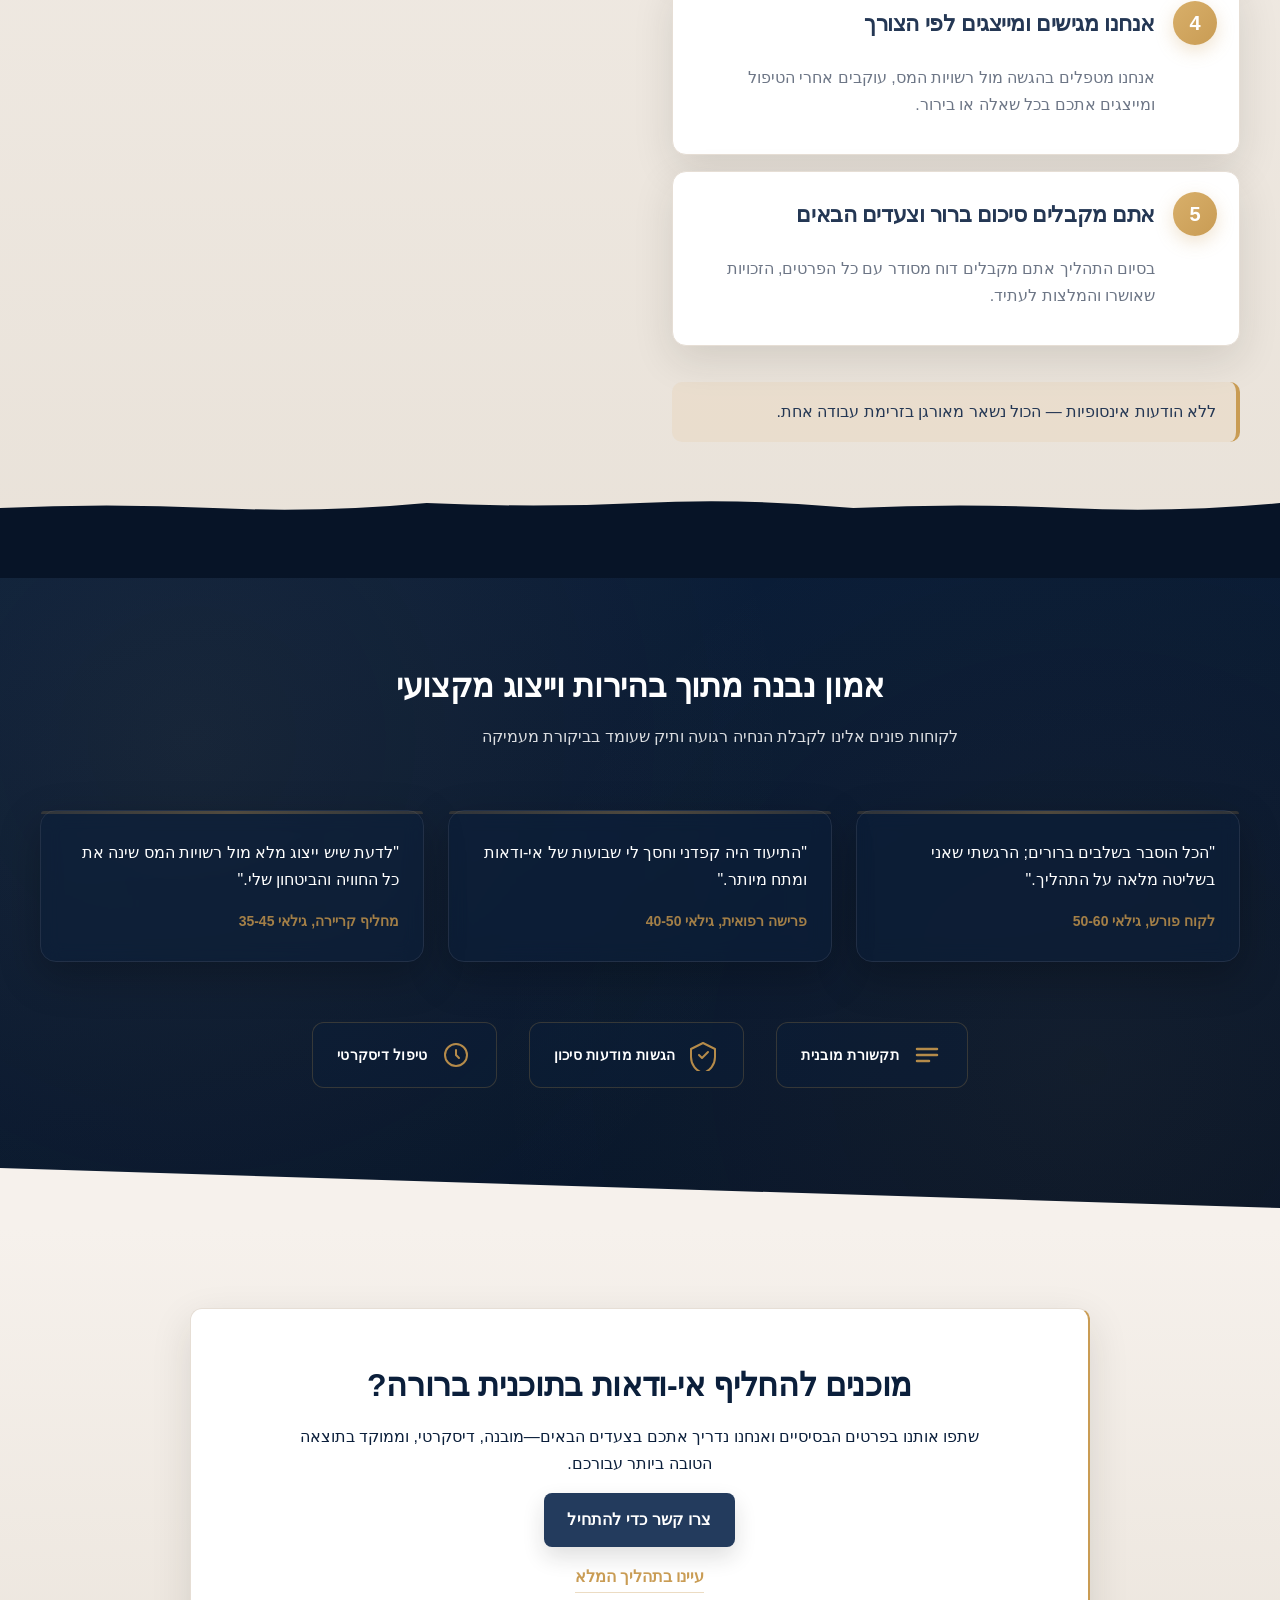
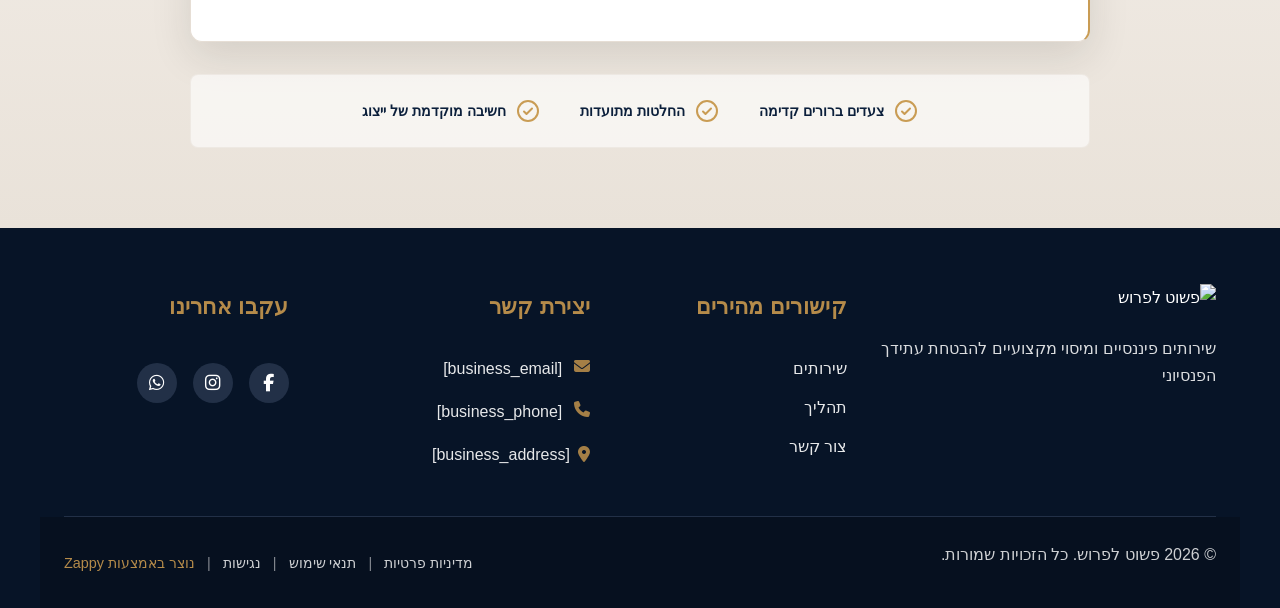
==== commit 2a05adbf: "Background sync: Progressive GitHub Sync" ====
--- a/index.html
+++ b/index.html
@@ -357,11 +357,11 @@
             <path d="M10 2C5.58172 2 2 5.58172 2 10C2 14.4183 5.58172 18 10 18C14.4183 18 18 14.4183 18 10C18 5.58172 14.4183 2 10 2Z" stroke="currentColor" stroke-width="1.5" stroke-linecap="round"></path>
             <path d="M7 10L9 12L13 8" stroke="currentColor" stroke-width="1.5" stroke-linecap="round" stroke-linejoin="round"></path>
           </svg>
-          <span class="index-hero-section__trust-text">
+          <span class="index-hero-section__trust-text"><span style="font-weight: normal;">
 
 מיקסום הטבות מס והגדלת הנטו
 
-</span>
+</span></span>
         </div>
         
         <div class="index-hero-section__trust-item">
@@ -370,7 +370,7 @@
             <path d="M10 2C5.58172 2 2 5.58172 2 10C2 14.4183 5.58172 18 10 18C14.4183 18 18 14.4183 18 10C18 5.58172 14.4183 2 10 2Z" stroke="currentColor" stroke-width="1.5" stroke-linecap="round"></path>
             <path d="M10 6V10L13 13" stroke="currentColor" stroke-width="1.5" stroke-linecap="round" stroke-linejoin="round"></path>
           </svg>
-          <span class="index-hero-section__trust-text">יצוג מלא מול הרשויות - בלי "פינג-פונג</span>
+          <span class="index-hero-section__trust-text"><span style="font-weight: normal;">יצוג מלא מול הרשויות - בלי "פינג-פונג</span></span>
         </div>
         
         <div class="index-hero-section__trust-item">
@@ -380,11 +380,11 @@
             <path d="M8 5V3C8 2.44772 8.44772 2 9 2H11C11.5523 2 12 2.44772 12 3V5" stroke="currentColor" stroke-width="1.5" stroke-linecap="round"></path>
             <path d="M7 9H13M7 12H10" stroke="currentColor" stroke-width="1.5" stroke-linecap="round"></path>
           </svg>
-          <span class="index-hero-section__trust-text">
+          <span class="index-hero-section__trust-text"><span style="font-weight: normal;">
 
 תהליך דיגיטלי פשוט, חתום ומאורגן
 
-</span>
+</span></span>
         </div>
       </div>
     </div>
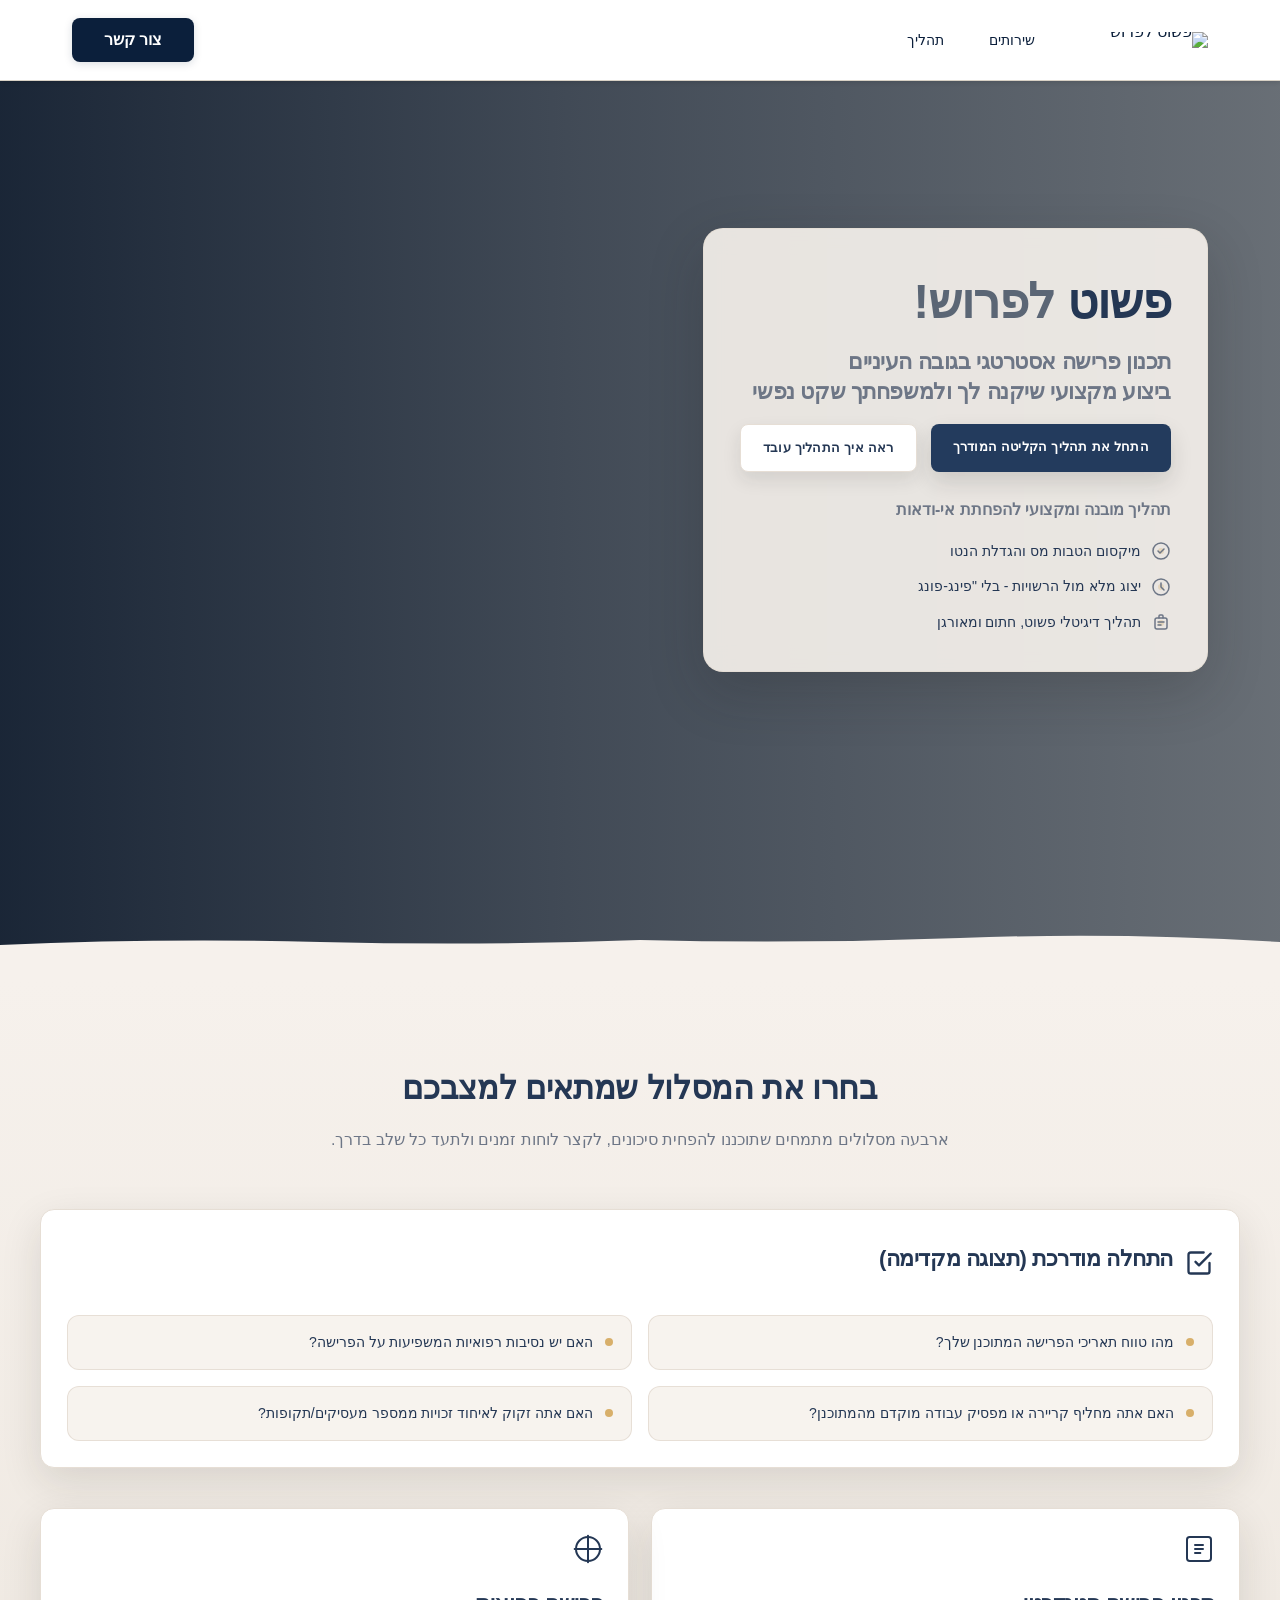
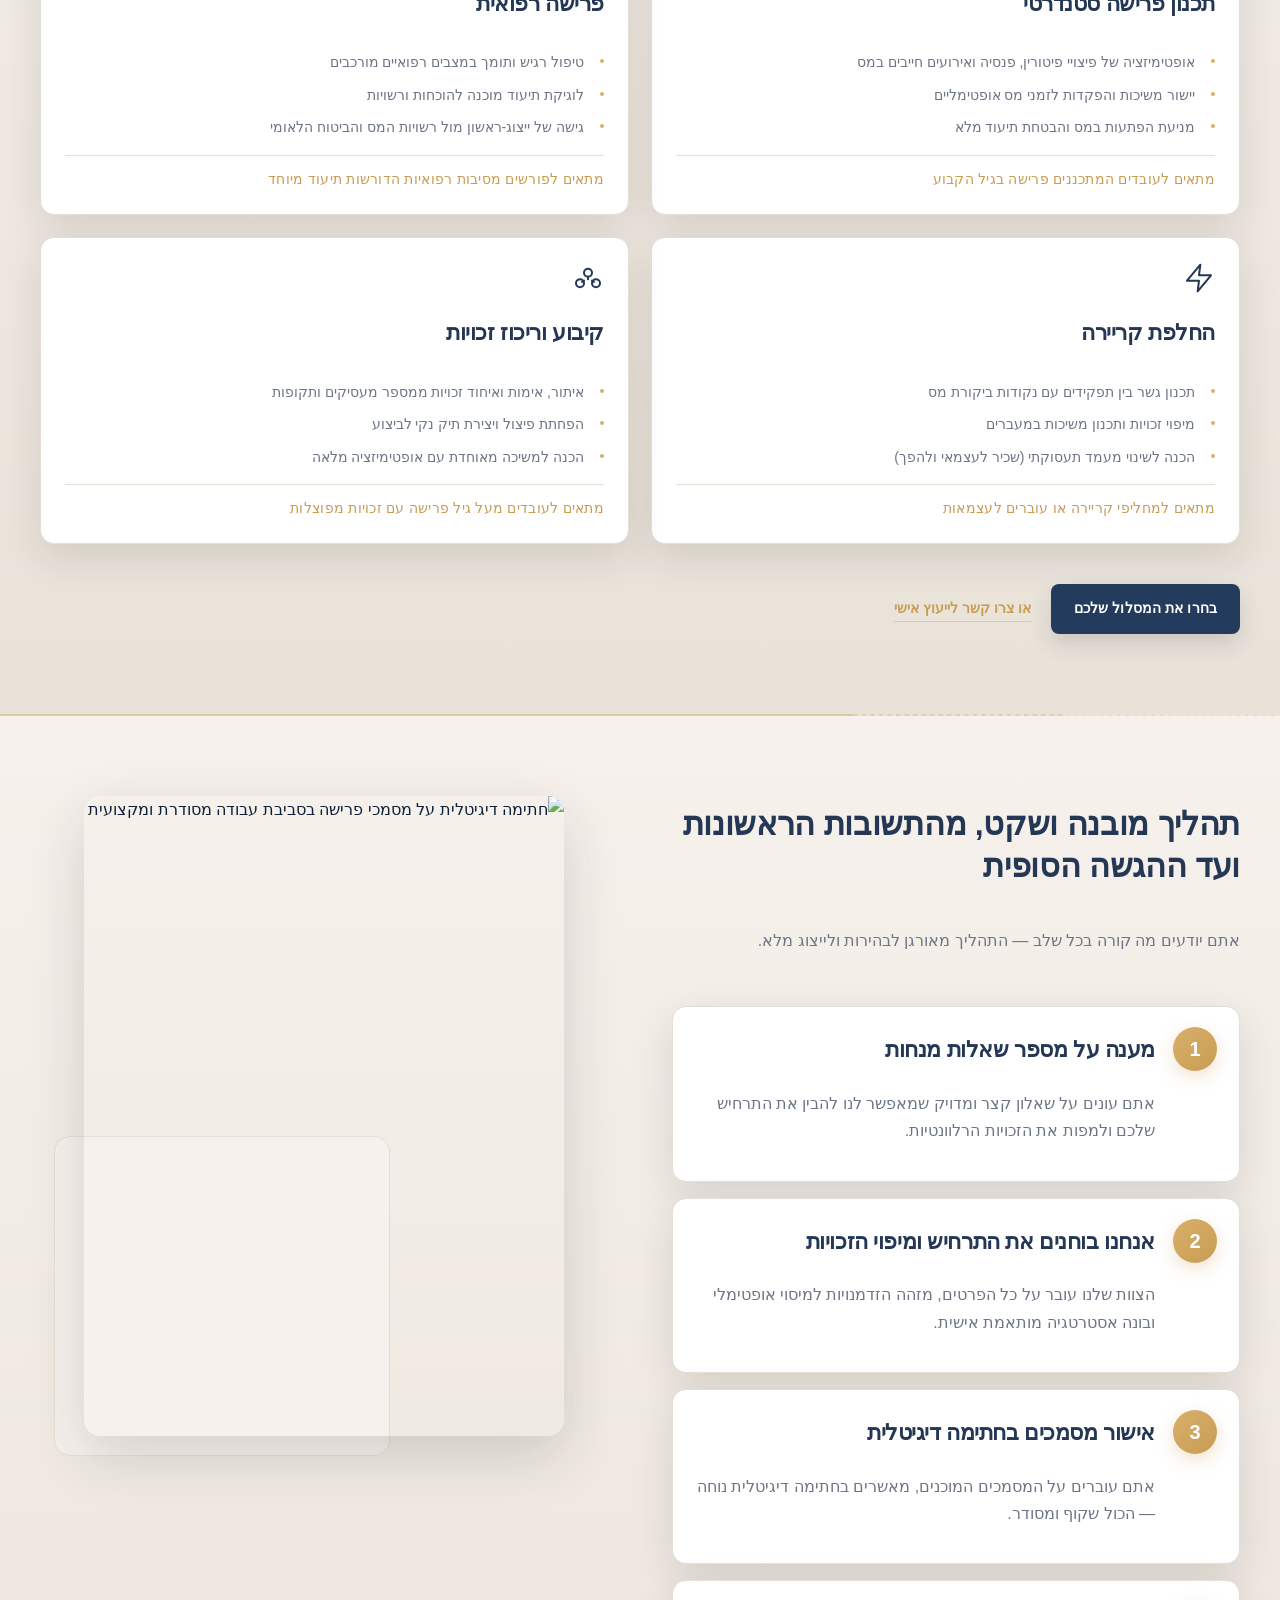
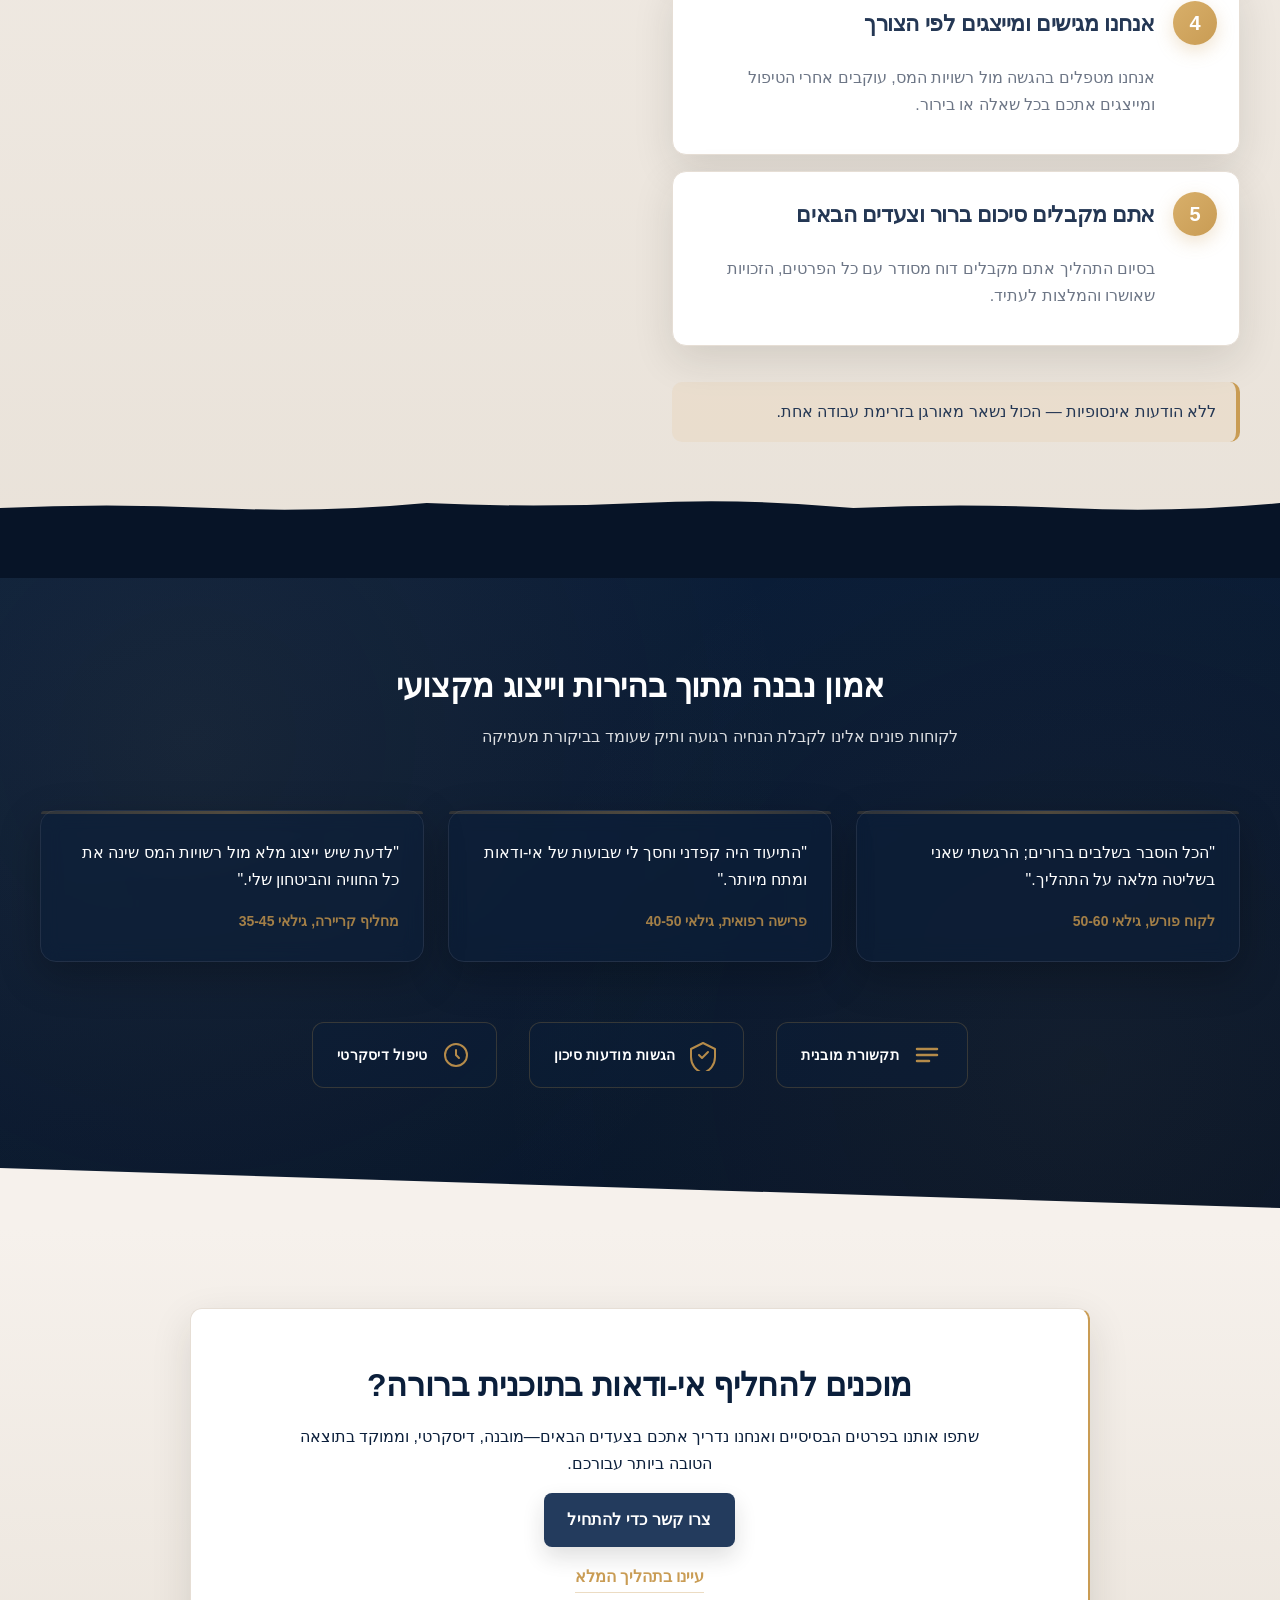
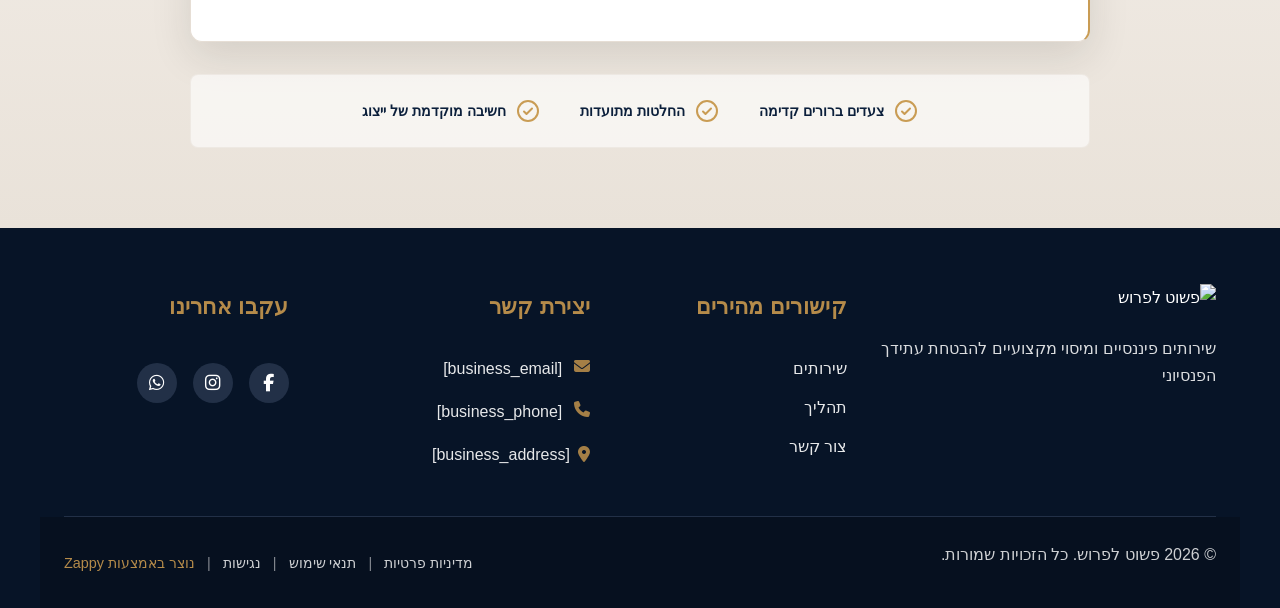
==== commit d3442542: "Background sync: Progressive GitHub Sync" ====
--- a/index.html
+++ b/index.html
@@ -348,7 +348,7 @@
         <a href="/process" class="index-hero-section__btn index-hero-section__btn--secondary">ראה איך התהליך עובד</a>
       </div>
       
-      <p class="index-hero-section__reassurance"><strong>דיסקרטי, מובנה ומתוכנן</strong> להפחית אי-ודאות</p>
+      <p class="index-hero-section__reassurance"><b>תהליך מובנה ומקצועי להפחתת אי-ודאות</b></p>
       
       <div class="index-hero-section__trust-bullets">
         <div class="index-hero-section__trust-item">
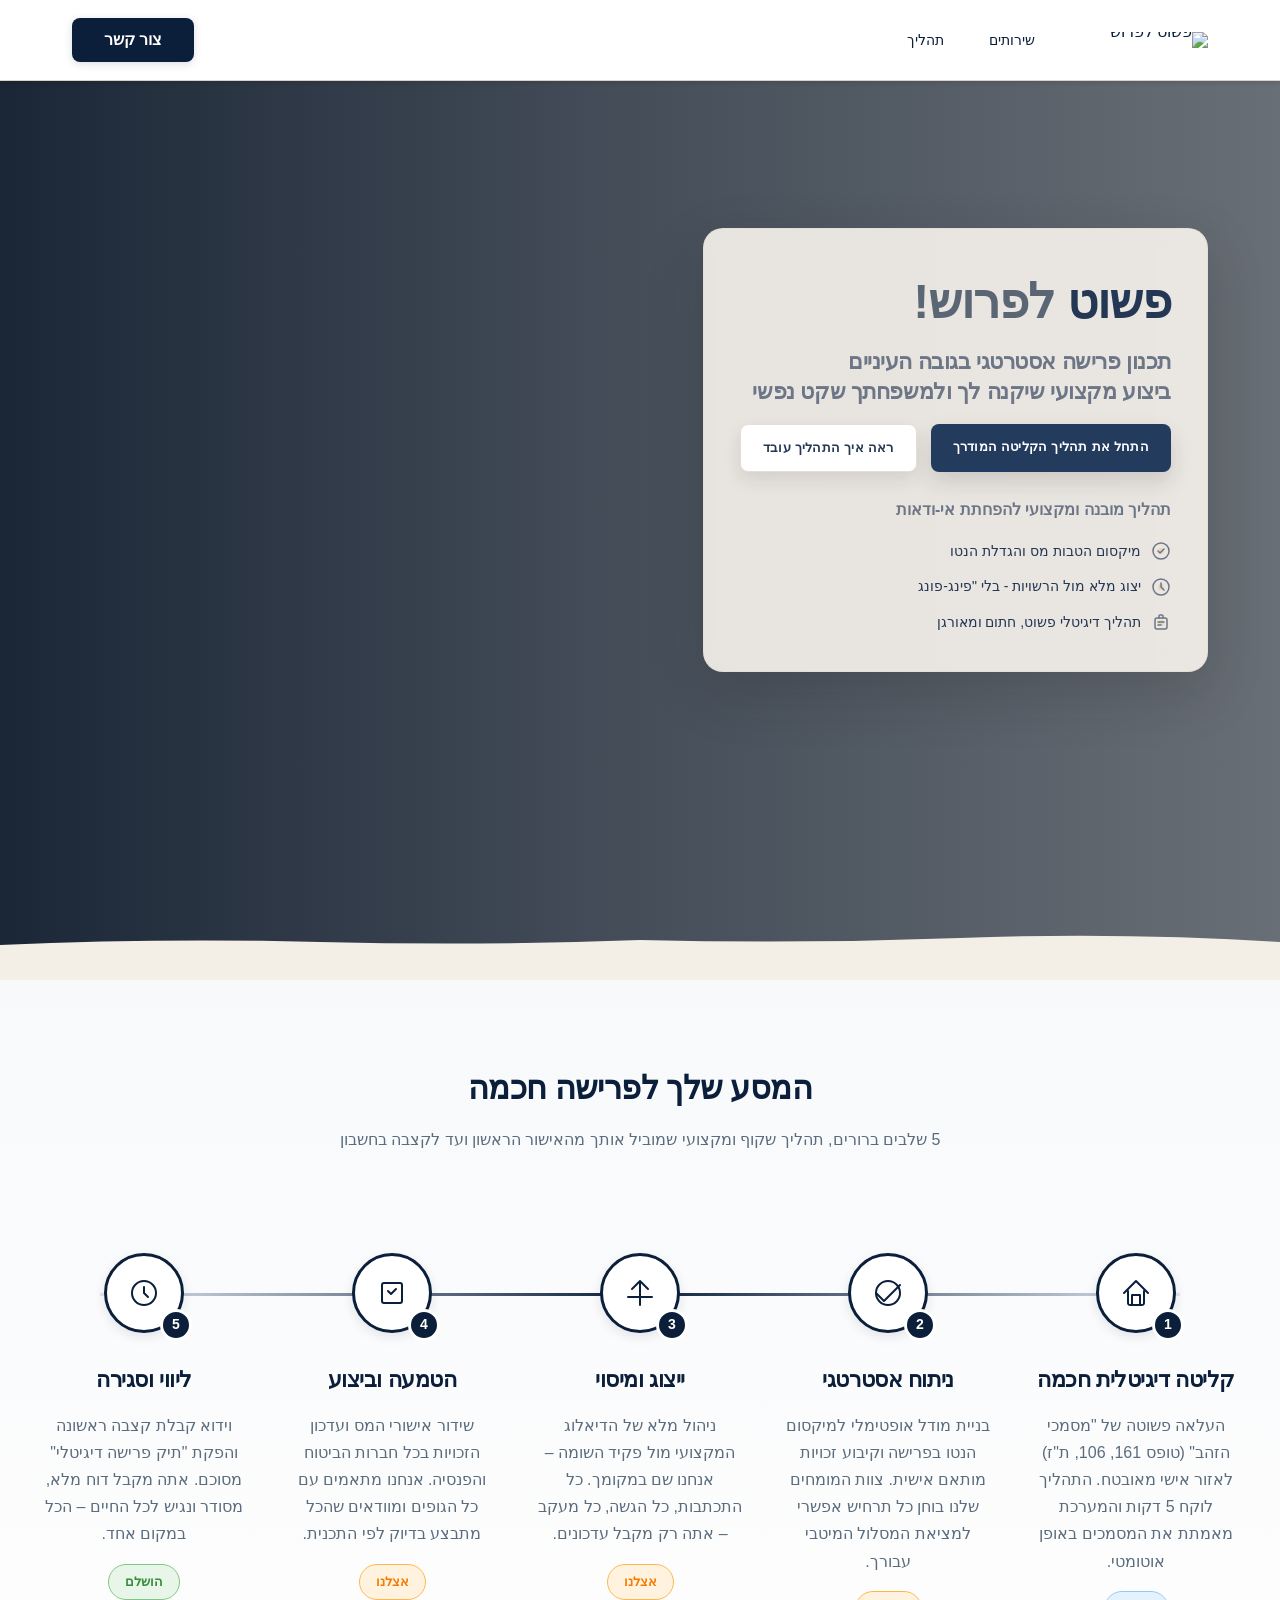
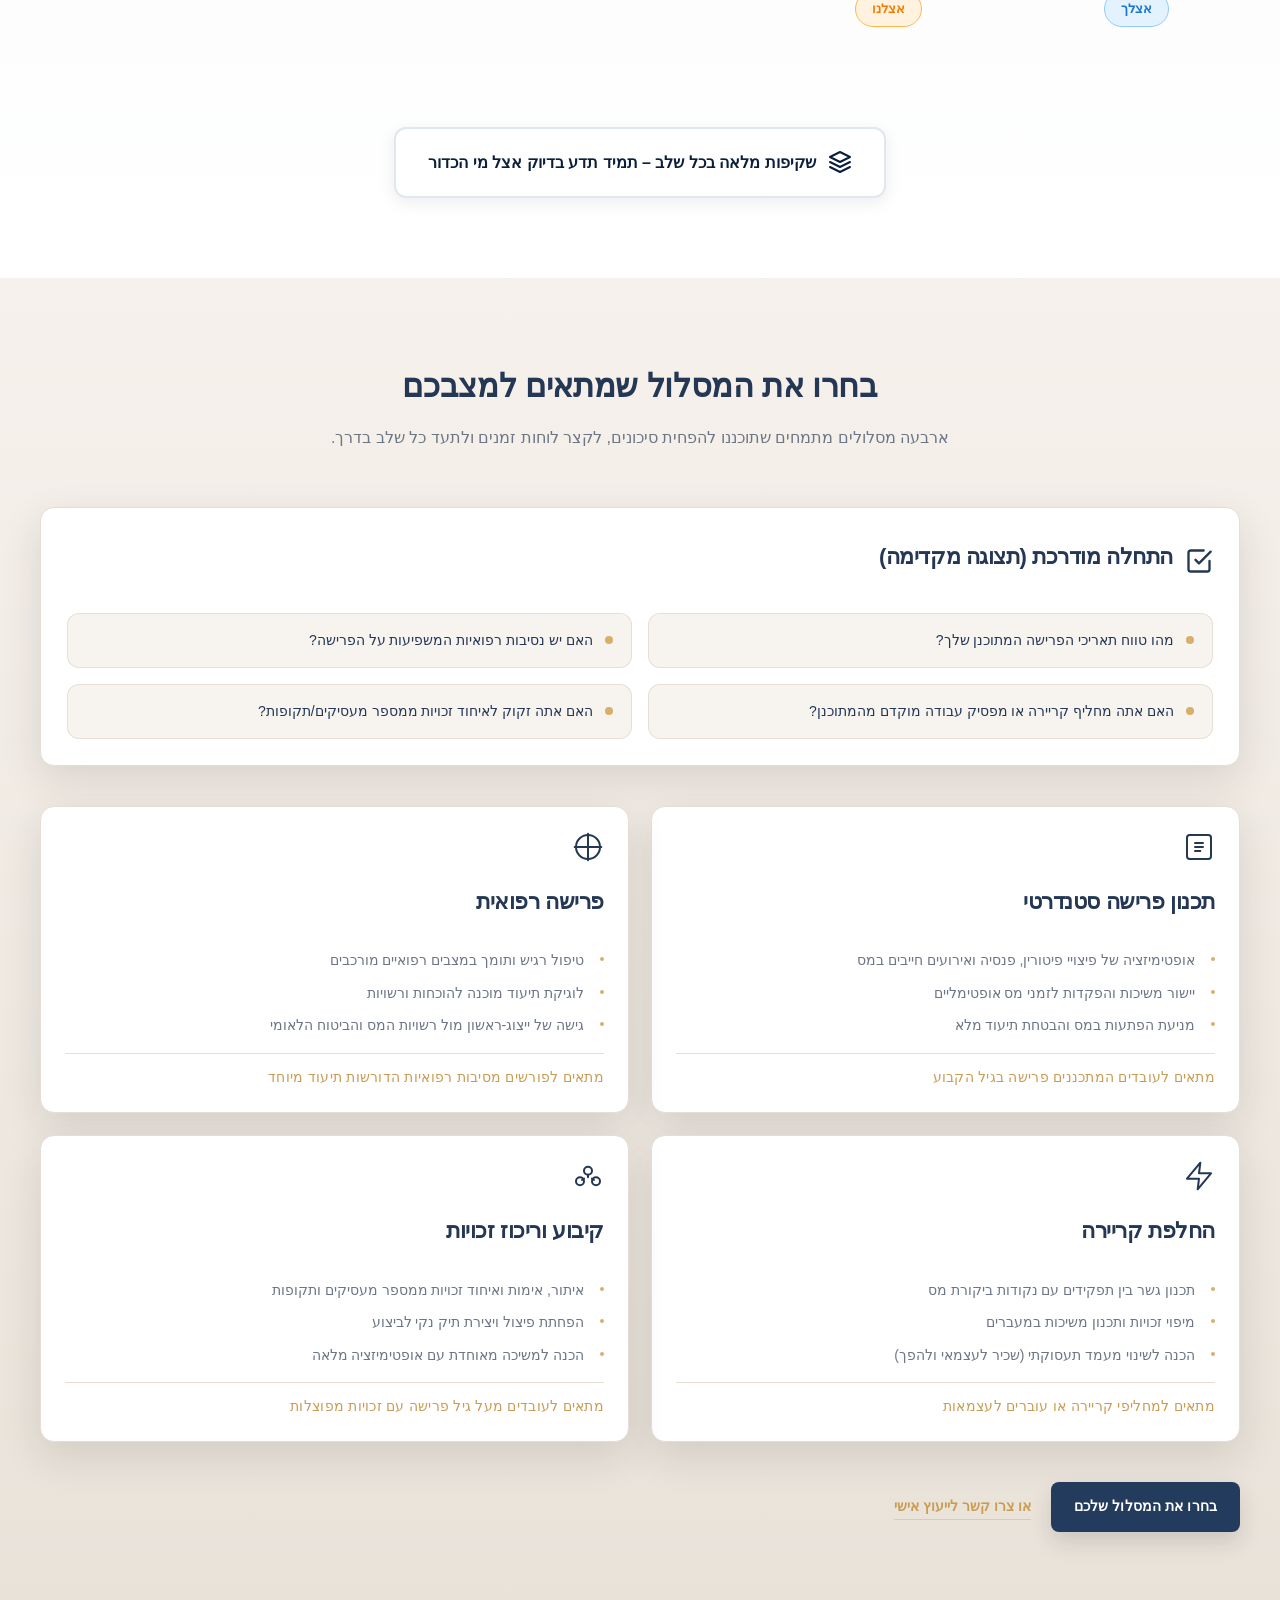
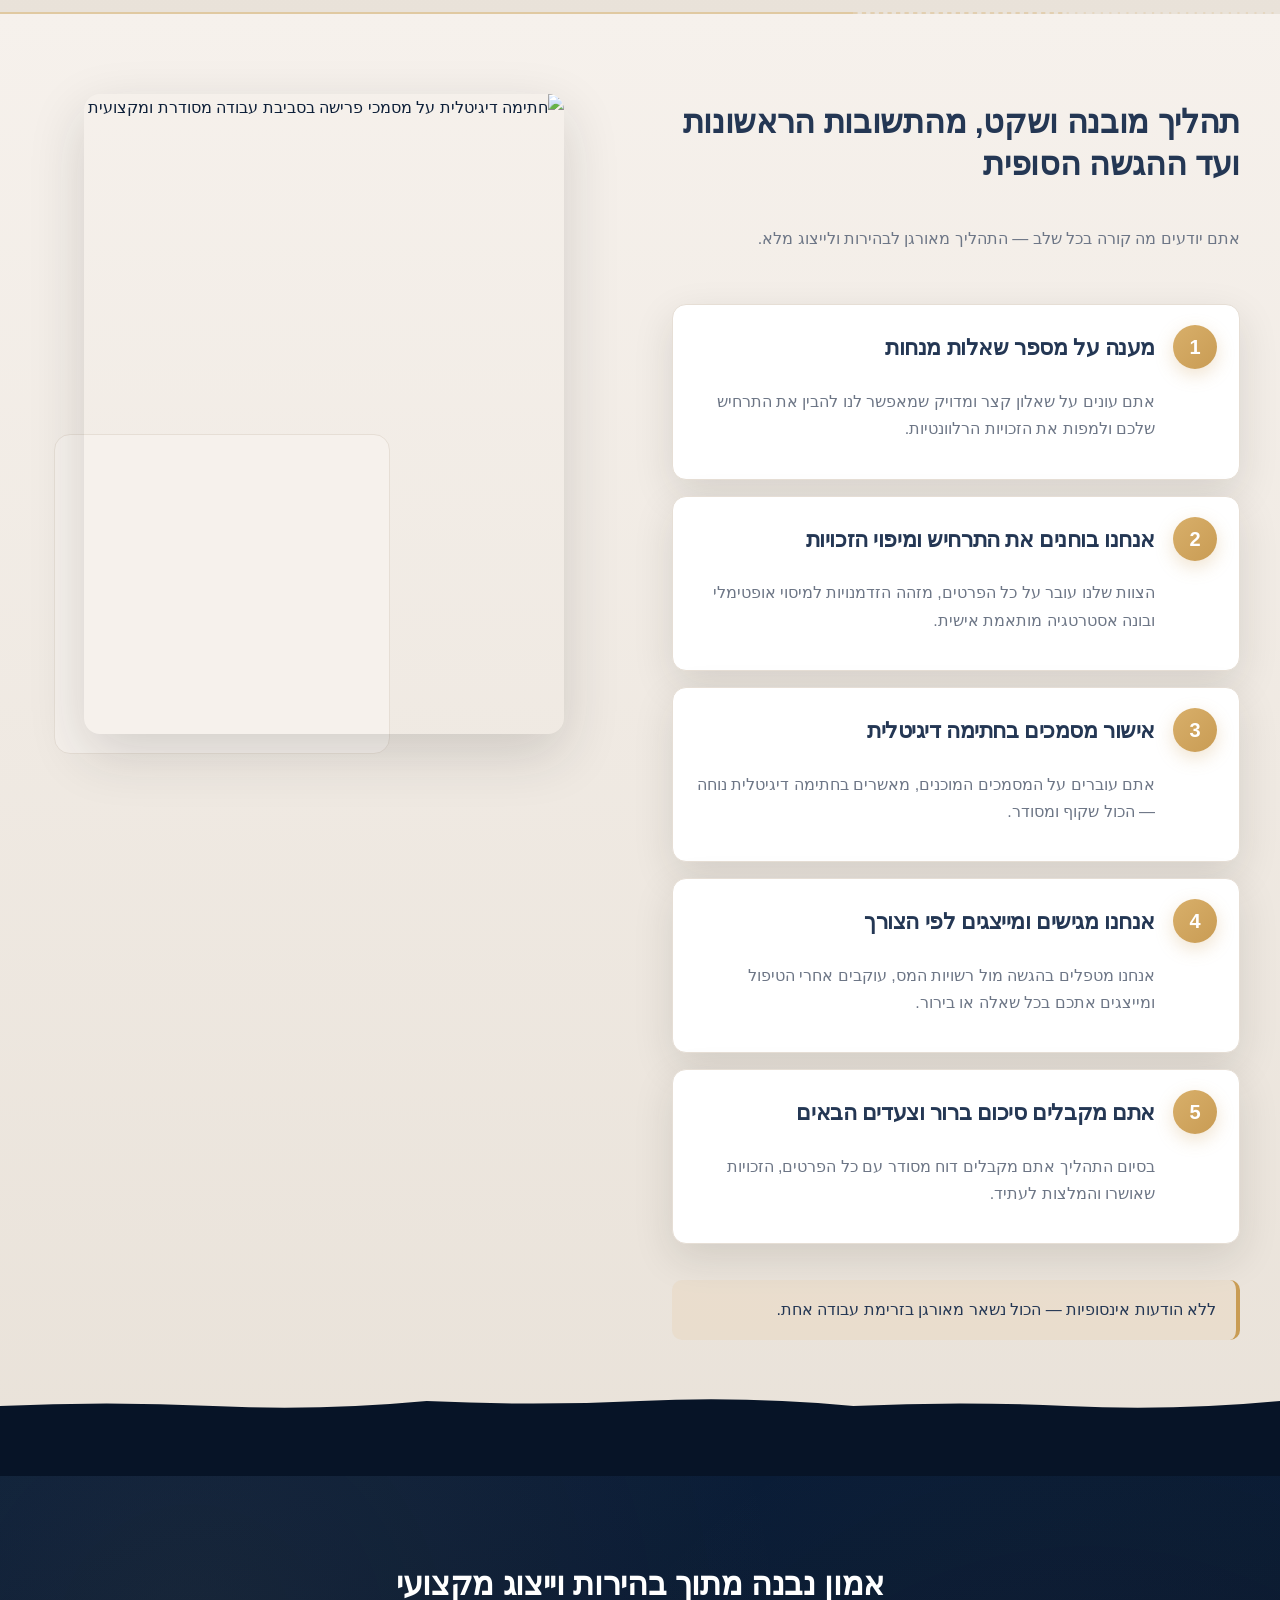
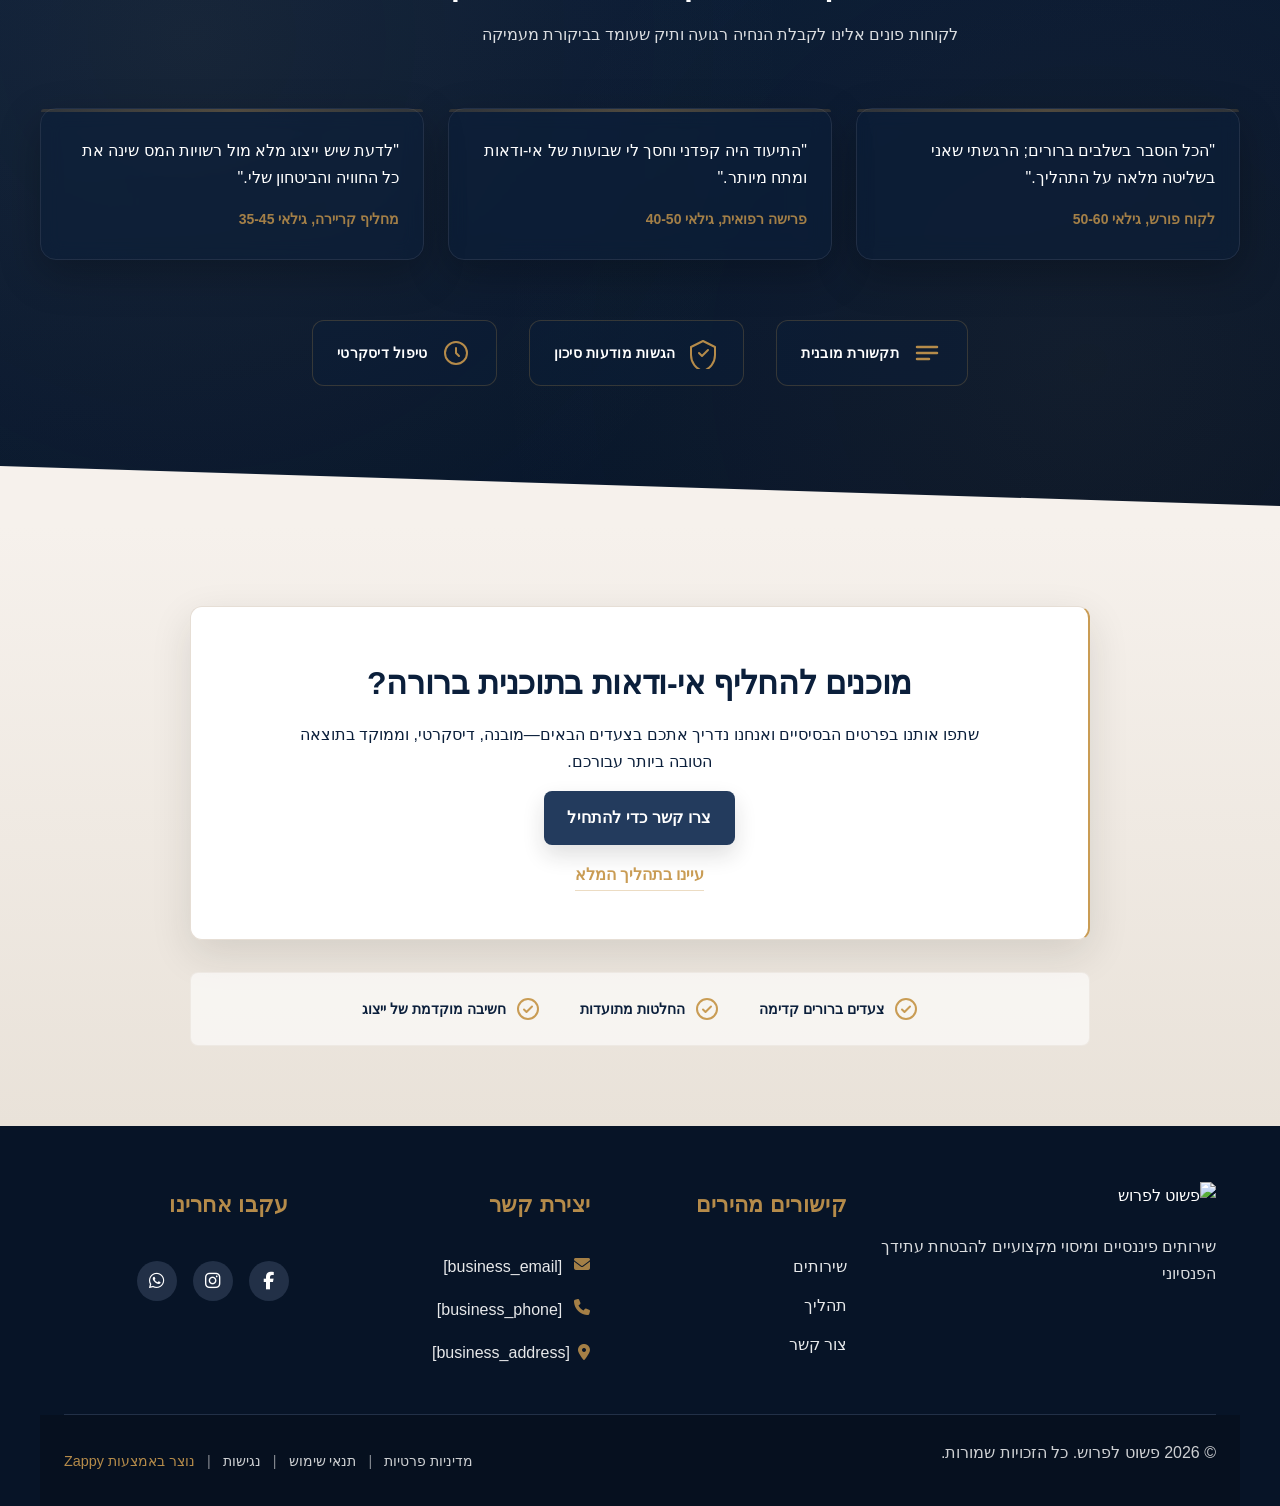
==== commit 53b4e6b4: "Background sync: Progressive GitHub Sync" ====
--- a/index.html
+++ b/index.html
@@ -254,7 +254,7 @@
       .nav-menu li:hover > .sub-menu, nav li:hover > .sub-menu, .navbar li:hover > .sub-menu, #navMenu li:hover > .sub-menu { opacity: 1 !important; visibility: visible !important; transform: translateY(0) !important; pointer-events: auto !important; }
       /* Submenu item styling */
       .sub-menu li { list-style: none; margin: 0; padding: 0; }
-      .sub-menu a { display: block !important; padding: 10px 16px !important; color: #333 !important; font-weight: 500; text-decoration: none; white-space: nowrap; transition: background-color 0.2s; }
+      .sub-menu a { display: block !important; padding: 10px 16px !important; color: var(--text-dark, #333) !important; font-weight: 500; text-decoration: none; white-space: nowrap; transition: background-color 0.2s; }
       .sub-menu a:hover { background-color: #f5f5f5; }
       /* RTL (Hebrew/Arabic) dropdown positioning */
       [dir="rtl"] .nav-menu .sub-menu, [dir="rtl"] nav .sub-menu, [dir="rtl"] .navbar .sub-menu, html[lang="he"] .nav-menu .sub-menu, html[lang="he"] nav .sub-menu, html[lang="he"] .navbar .sub-menu, html[lang="ar"] .nav-menu .sub-menu, html[lang="ar"] nav .sub-menu, html[lang="ar"] .navbar .sub-menu { left: auto !important; right: 0 !important; }
@@ -300,16 +300,16 @@
 
   <nav class="navbar" dir="rtl">
   <button class="mobile-toggle" id="mobileToggle" aria-label="Menu">
-    <svg class="hamburger-icon" width="24" height="24" viewBox="0 0 24 24" fill="none">
+    <svg class="hamburger-icon" width="24" height="24" viewbox="0 0 24 24" fill="none">
       <path d="M3 12h18M3 6h18M3 18h18" stroke="currentColor" stroke-width="2" stroke-linecap="round"></path>
     </svg>
-    <svg class="close-icon" width="24" height="24" viewBox="0 0 24 24" fill="none" style="display:none;">
+    <svg class="close-icon" width="24" height="24" viewbox="0 0 24 24" fill="none" style="display:none;">
       <path d="M18 6L6 18M6 6l12 12" stroke="currentColor" stroke-width="2" stroke-linecap="round"></path>
     </svg>
   </button>
   
   <button class="phone-header-btn" aria-label="Call">
-    <svg width="20" height="20" viewBox="0 0 24 24" fill="currentColor">
+    <svg width="20" height="20" viewbox="0 0 24 24" fill="currentColor">
       <path d="M22 16.92v3a2 2 0 0 1-2.18 2 19.79 19.79 0 0 1-8.63-3.07 19.5 19.5 0 0 1-6-6 19.79 19.79 0 0 1-3.07-8.67A2 2 0 0 1 4.11 2h3a2 2 0 0 1 2 1.72 12.84 12.84 0 0 0 .7 2.81 2 2 0 0 1-.45 2.11L8.09 9.91a16 16 0 0 0 6 6l1.27-1.27a2 2 0 0 1 2.11-.45 12.84 12.84 0 0 0 2.81.7A2 2 0 0 1 22 16.92z"></path>
     </svg>
   </button>
@@ -352,7 +352,7 @@
       
       <div class="index-hero-section__trust-bullets">
         <div class="index-hero-section__trust-item">
-          <svg class="index-hero-section__trust-icon" data-element-type="icon" data-icon-type="svg" width="20" height="20" viewBox="0 0 20 20" fill="none" xmlns="http://www.w3.org/2000/svg">
+          <svg class="index-hero-section__trust-icon" data-element-type="icon" data-icon-type="svg" width="20" height="20" viewbox="0 0 20 20" fill="none" xmlns="http://www.w3.org/2000/svg">
             <circle cx="10" cy="10" r="3" fill="currentColor" opacity="0.3"></circle>
             <path d="M10 2C5.58172 2 2 5.58172 2 10C2 14.4183 5.58172 18 10 18C14.4183 18 18 14.4183 18 10C18 5.58172 14.4183 2 10 2Z" stroke="currentColor" stroke-width="1.5" stroke-linecap="round"></path>
             <path d="M7 10L9 12L13 8" stroke="currentColor" stroke-width="1.5" stroke-linecap="round" stroke-linejoin="round"></path>
@@ -365,7 +365,7 @@
         </div>
         
         <div class="index-hero-section__trust-item">
-          <svg class="index-hero-section__trust-icon" data-element-type="icon" data-icon-type="svg" width="20" height="20" viewBox="0 0 20 20" fill="none" xmlns="http://www.w3.org/2000/svg">
+          <svg class="index-hero-section__trust-icon" data-element-type="icon" data-icon-type="svg" width="20" height="20" viewbox="0 0 20 20" fill="none" xmlns="http://www.w3.org/2000/svg">
             <circle cx="10" cy="10" r="3" fill="currentColor" opacity="0.3"></circle>
             <path d="M10 2C5.58172 2 2 5.58172 2 10C2 14.4183 5.58172 18 10 18C14.4183 18 18 14.4183 18 10C18 5.58172 14.4183 2 10 2Z" stroke="currentColor" stroke-width="1.5" stroke-linecap="round"></path>
             <path d="M10 6V10L13 13" stroke="currentColor" stroke-width="1.5" stroke-linecap="round" stroke-linejoin="round"></path>
@@ -374,7 +374,7 @@
         </div>
         
         <div class="index-hero-section__trust-item">
-          <svg class="index-hero-section__trust-icon" data-element-type="icon" data-icon-type="svg" width="20" height="20" viewBox="0 0 20 20" fill="none" xmlns="http://www.w3.org/2000/svg">
+          <svg class="index-hero-section__trust-icon" data-element-type="icon" data-icon-type="svg" width="20" height="20" viewbox="0 0 20 20" fill="none" xmlns="http://www.w3.org/2000/svg">
             <circle cx="10" cy="10" r="3" fill="currentColor" opacity="0.3"></circle>
             <rect x="4" y="5" width="12" height="11" rx="2" stroke="currentColor" stroke-width="1.5"></rect>
             <path d="M8 5V3C8 2.44772 8.44772 2 9 2H11C11.5523 2 12 2.44772 12 3V5" stroke="currentColor" stroke-width="1.5" stroke-linecap="round"></path>
@@ -391,11 +391,140 @@
   </div>
   
   <div class="index-hero-section-divider-wrapper">
-    <svg aria-hidden="true" viewBox="0 0 1200 80" preserveAspectRatio="none" xmlns="http://www.w3.org/2000/svg">
-      <path d="M0,80 L0,45 Q150,38 300,42 T600,40 Q750,44 900,38 T1200,42 L1200,80 Z" fill="#F6F1EC"></path>
+    <svg aria-hidden="true" viewbox="0 0 1200 80" preserveaspectratio="none" xmlns="http://www.w3.org/2000/svg">
+      <path d="M0,80 L0,45 Q150,38 300,42 T600,40 Q750,44 900,38 T1200,42 L1200,80 Z" fill="var(--bg-light)"></path>
     </svg>
   </div>
 </section>
+
+<section class="customer-journey-section" dir="rtl" data-zappy-component="true" id="ai-section-1773052514464-mbm5ie4">
+  <div class="journey-container">
+    <div class="journey-header">
+      <h2 class="journey-title">המסע שלך לפרישה חכמה</h2>
+      <p class="journey-subtitle">5 שלבים ברורים, תהליך שקוף ומקצועי שמוביל אותך מהאישור הראשון ועד לקצבה בחשבון</p>
+    </div>
+
+    <div class="timeline-wrapper">
+      <div class="timeline-line"></div>
+      
+      <div class="timeline-steps">
+        <!-- Step 1 -->
+        <div class="timeline-step" data-step="1">
+          <div class="step-icon-wrapper">
+            <div class="step-icon">
+              <svg width="32" height="32" viewbox="0 0 32 32" fill="none" xmlns="http://www.w3.org/2000/svg">
+                <path d="M28 16L16 4L4 16" stroke="currentColor" stroke-width="2" stroke-linecap="round" stroke-linejoin="round"></path>
+                <path d="M8 14V26C8 26.5304 8.21071 27.0391 8.58579 27.4142C8.96086 27.7893 9.46957 28 10 28H22C22.5304 28 23.0391 27.7893 23.4142 27.4142C23.7893 27.0391 24 26.5304 24 26V14" stroke="currentColor" stroke-width="2" stroke-linecap="round" stroke-linejoin="round"></path>
+                <path d="M12 28V18H20V28" stroke="currentColor" stroke-width="2" stroke-linecap="round" stroke-linejoin="round"></path>
+              </svg>
+            </div>
+            <div class="step-number">1</div>
+          </div>
+          <div class="step-content">
+            <h3 class="step-title">קליטה דיגיטלית חכמה</h3>
+            <p class="step-description">העלאה פשוטה של "מסמכי הזהב" (טופס 161, 106, ת"ז) לאזור אישי מאובטח. התהליך לוקח 5 דקות והמערכת מאמתת את המסמכים באופן אוטומטי.</p>
+            <div class="step-status">
+              <span class="status-badge">אצלך</span>
+            </div>
+          </div>
+        </div>
+
+        <!-- Step 2 -->
+        <div class="timeline-step" data-step="2">
+          <div class="step-icon-wrapper">
+            <div class="step-icon">
+              <svg width="32" height="32" viewbox="0 0 32 32" fill="none" xmlns="http://www.w3.org/2000/svg">
+                <path d="M4 16L12 24L28 8" stroke="currentColor" stroke-width="2" stroke-linecap="round" stroke-linejoin="round"></path>
+                <circle cx="16" cy="16" r="12" stroke="currentColor" stroke-width="2" stroke-linecap="round" stroke-linejoin="round"></circle>
+              </svg>
+            </div>
+            <div class="step-number">2</div>
+          </div>
+          <div class="step-content">
+            <h3 class="step-title">ניתוח אסטרטגי</h3>
+            <p class="step-description">בניית מודל אופטימלי למיקסום הנטו בפרישה וקיבוע זכויות מותאם אישית. צוות המומחים שלנו בוחן כל תרחיש אפשרי למציאת המסלול המיטבי עבורך.</p>
+            <div class="step-status">
+              <span class="status-badge status-us">אצלנו</span>
+            </div>
+          </div>
+        </div>
+
+        <!-- Step 3 -->
+        <div class="timeline-step" data-step="3">
+          <div class="step-icon-wrapper">
+            <div class="step-icon">
+              <svg width="32" height="32" viewbox="0 0 32 32" fill="none" xmlns="http://www.w3.org/2000/svg">
+                <path d="M16 4V28M16 4L8 12M16 4L24 12" stroke="currentColor" stroke-width="2" stroke-linecap="round" stroke-linejoin="round"></path>
+                <path d="M4 20H28" stroke="currentColor" stroke-width="2" stroke-linecap="round"></path>
+              </svg>
+            </div>
+            <div class="step-number">3</div>
+          </div>
+          <div class="step-content">
+            <h3 class="step-title">ייצוג ומיסוי</h3>
+            <p class="step-description">ניהול מלא של הדיאלוג המקצועי מול פקיד השומה – אנחנו שם במקומך. כל התכתבות, כל הגשה, כל מעקב – אתה רק מקבל עדכונים.</p>
+            <div class="step-status">
+              <span class="status-badge status-us">אצלנו</span>
+            </div>
+          </div>
+        </div>
+
+        <!-- Step 4 -->
+        <div class="timeline-step" data-step="4">
+          <div class="step-icon-wrapper">
+            <div class="step-icon">
+              <svg width="32" height="32" viewbox="0 0 32 32" fill="none" xmlns="http://www.w3.org/2000/svg">
+                <rect x="6" y="6" width="20" height="20" rx="2" stroke="currentColor" stroke-width="2"></rect>
+                <path d="M12 14L15 17L20 12" stroke="currentColor" stroke-width="2" stroke-linecap="round" stroke-linejoin="round"></path>
+              </svg>
+            </div>
+            <div class="step-number">4</div>
+          </div>
+          <div class="step-content">
+            <h3 class="step-title">הטמעה וביצוע</h3>
+            <p class="step-description">שידור אישורי המס ועדכון הזכויות בכל חברות הביטוח והפנסיה. אנחנו מתאמים עם כל הגופים ומוודאים שהכל מתבצע בדיוק לפי התכנית.</p>
+            <div class="step-status">
+              <span class="status-badge status-us">אצלנו</span>
+            </div>
+          </div>
+        </div>
+
+        <!-- Step 5 -->
+        <div class="timeline-step" data-step="5">
+          <div class="step-icon-wrapper">
+            <div class="step-icon">
+              <svg width="32" height="32" viewbox="0 0 32 32" fill="none" xmlns="http://www.w3.org/2000/svg">
+                <path d="M16 28C22.6274 28 28 22.6274 28 16C28 9.37258 22.6274 4 16 4C9.37258 4 4 9.37258 4 16C4 22.6274 9.37258 28 16 28Z" stroke="currentColor" stroke-width="2"></path>
+                <path d="M16 10V16L20 20" stroke="currentColor" stroke-width="2" stroke-linecap="round"></path>
+              </svg>
+            </div>
+            <div class="step-number">5</div>
+          </div>
+          <div class="step-content">
+            <h3 class="step-title">ליווי וסגירה</h3>
+            <p class="step-description">וידוא קבלת קצבה ראשונה והפקת "תיק פרישה דיגיטלי" מסוכם. אתה מקבל דוח מלא, מסודר ונגיש לכל החיים – הכל במקום אחד.</p>
+            <div class="step-status">
+              <span class="status-badge status-done">הושלם</span>
+            </div>
+          </div>
+        </div>
+      </div>
+    </div>
+
+    <div class="journey-footer">
+      <div class="transparency-badge">
+        <svg width="24" height="24" viewbox="0 0 24 24" fill="none" xmlns="http://www.w3.org/2000/svg">
+          <path d="M12 2L2 7L12 12L22 7L12 2Z" stroke="currentColor" stroke-width="2" stroke-linecap="round" stroke-linejoin="round"></path>
+          <path d="M2 17L12 22L22 17" stroke="currentColor" stroke-width="2" stroke-linecap="round" stroke-linejoin="round"></path>
+          <path d="M2 12L12 17L22 12" stroke="currentColor" stroke-width="2" stroke-linecap="round" stroke-linejoin="round"></path>
+        </svg>
+        <span>שקיפות מלאה בכל שלב – תמיד תדע בדיוק אצל מי הכדור</span>
+      </div>
+    </div>
+  </div>
+</section>
+
+
 
 <section class="index-services-section" data-layout-spec="בית-services">
   <div class="index-services-container">
@@ -408,7 +537,7 @@
     <!-- Guided Start Preview Module -->
     <div class="index-services-preview-card">
       <div class="index-services-preview-header">
-        <svg aria-hidden="true" width="28" height="28" viewBox="0 0 24 24" fill="none" xmlns="http://www.w3.org/2000/svg">
+        <svg aria-hidden="true" width="28" height="28" viewbox="0 0 24 24" fill="none" xmlns="http://www.w3.org/2000/svg">
           <path d="M9 11l3 3L22 4" stroke="currentColor" stroke-width="2" stroke-linecap="round" stroke-linejoin="round"></path>
           <path d="M21 12v7a2 2 0 01-2 2H5a2 2 0 01-2-2V5a2 2 0 012-2h11" stroke="currentColor" stroke-width="2" stroke-linecap="round" stroke-linejoin="round"></path>
         </svg>
@@ -438,7 +567,7 @@
     <div class="index-services-pathways-grid">
       <!-- Card 1: Standard Retirement -->
       <div class="index-services-pathway-card">
-        <svg data-element-type="icon" data-icon-type="svg" width="32" height="32" viewBox="0 0 24 24" fill="none" xmlns="http://www.w3.org/2000/svg">
+        <svg data-element-type="icon" data-icon-type="svg" width="32" height="32" viewbox="0 0 24 24" fill="none" xmlns="http://www.w3.org/2000/svg">
           <rect x="3" y="3" width="18" height="18" rx="2" stroke="currentColor" stroke-width="1.5"></rect>
           <path d="M9 9h6M9 12h6M9 15h4" stroke="currentColor" stroke-width="1.5" stroke-linecap="round"></path>
         </svg>
@@ -455,7 +584,7 @@
 
       <!-- Card 2: Medical Retirement -->
       <div class="index-services-pathway-card">
-        <svg data-element-type="icon" data-icon-type="svg" width="32" height="32" viewBox="0 0 24 24" fill="none" xmlns="http://www.w3.org/2000/svg">
+        <svg data-element-type="icon" data-icon-type="svg" width="32" height="32" viewbox="0 0 24 24" fill="none" xmlns="http://www.w3.org/2000/svg">
           <path d="M12 2v20M2 12h20" stroke="currentColor" stroke-width="1.5" stroke-linecap="round"></path>
           <circle cx="12" cy="12" r="9" stroke="currentColor" stroke-width="1.5"></circle>
         </svg>
@@ -472,7 +601,7 @@
 
       <!-- Card 3: Career Change -->
       <div class="index-services-pathway-card">
-        <svg data-element-type="icon" data-icon-type="svg" width="32" height="32" viewBox="0 0 24 24" fill="none" xmlns="http://www.w3.org/2000/svg">
+        <svg data-element-type="icon" data-icon-type="svg" width="32" height="32" viewbox="0 0 24 24" fill="none" xmlns="http://www.w3.org/2000/svg">
           <path d="M13 2L3 14h9l-1 8 10-12h-9l1-8z" stroke="currentColor" stroke-width="1.5" stroke-linecap="round" stroke-linejoin="round"></path>
         </svg>
         <h3>החלפת קריירה</h3>
@@ -488,7 +617,7 @@
 
       <!-- Card 4: Rights Consolidation -->
       <div class="index-services-pathway-card">
-        <svg data-element-type="icon" data-icon-type="svg" width="32" height="32" viewBox="0 0 24 24" fill="none" xmlns="http://www.w3.org/2000/svg">
+        <svg data-element-type="icon" data-icon-type="svg" width="32" height="32" viewbox="0 0 24 24" fill="none" xmlns="http://www.w3.org/2000/svg">
           <circle cx="12" cy="8" r="3" stroke="currentColor" stroke-width="1.5"></circle>
           <circle cx="6" cy="16" r="3" stroke="currentColor" stroke-width="1.5"></circle>
           <circle cx="18" cy="16" r="3" stroke="currentColor" stroke-width="1.5"></circle>
@@ -515,7 +644,7 @@
 
   <!-- Bottom Divider -->
   <div class="index-services-divider-wrapper">
-    <svg aria-hidden="true" viewBox="0 0 1200 2" preserveAspectRatio="none" xmlns="http://www.w3.org/2000/svg">
+    <svg aria-hidden="true" viewbox="0 0 1200 2" preserveaspectratio="none" xmlns="http://www.w3.org/2000/svg">
       <line x1="0" y1="1" x2="800" y2="1" stroke="#D8AF6A" stroke-width="1" stroke-dasharray="0"></line>
       <line x1="800" y1="1" x2="1000" y2="1" stroke="#D8AF6A" stroke-width="1" stroke-dasharray="4 4" opacity="0.7"></line>
       <line x1="1000" y1="1" x2="1200" y2="1" stroke="#D8AF6A" stroke-width="1" stroke-dasharray="2 6" opacity="0.4"></line>
@@ -583,7 +712,7 @@
   </div>
   
   <div class="index-steps-divider-wrapper">
-    <svg aria-hidden="true" viewBox="0 0 1200 100" preserveAspectRatio="none" xmlns="http://www.w3.org/2000/svg">
+    <svg aria-hidden="true" viewbox="0 0 1200 100" preserveaspectratio="none" xmlns="http://www.w3.org/2000/svg">
       <defs>
         <linearGradient id="index-steps-gradient" x1="0%" y1="0%" x2="0%" y2="100%">
           <stop offset="0%" style="stop-color:#F6F1EC;stop-opacity:1"></stop>
@@ -624,20 +753,20 @@
 
     <div class="index-testimonials-values">
       <div class="index-value-item">
-        <svg aria-hidden="true" class="index-value-icon" width="32" height="32" viewBox="0 0 32 32" fill="none" xmlns="http://www.w3.org/2000/svg">
+        <svg aria-hidden="true" class="index-value-icon" width="32" height="32" viewbox="0 0 32 32" fill="none" xmlns="http://www.w3.org/2000/svg">
           <path d="M6 10h20M6 16h20M6 22h12" stroke="currentColor" stroke-width="2.5" stroke-linecap="round"></path>
         </svg>
         <span>תקשורת מובנית</span>
       </div>
       <div class="index-value-item">
-        <svg aria-hidden="true" class="index-value-icon" width="32" height="32" viewBox="0 0 32 32" fill="none" xmlns="http://www.w3.org/2000/svg">
+        <svg aria-hidden="true" class="index-value-icon" width="32" height="32" viewbox="0 0 32 32" fill="none" xmlns="http://www.w3.org/2000/svg">
           <path d="M16 4L4 10v8c0 7.5 5 14 12 16 7-2 12-8.5 12-16v-8L16 4z" stroke="currentColor" stroke-width="2" stroke-linejoin="round" fill="none"></path>
           <path d="M12 16l3 3 6-6" stroke="currentColor" stroke-width="2" stroke-linecap="round" stroke-linejoin="round"></path>
         </svg>
         <span>הגשות מודעות סיכון</span>
       </div>
       <div class="index-value-item">
-        <svg aria-hidden="true" class="index-value-icon" width="32" height="32" viewBox="0 0 32 32" fill="none" xmlns="http://www.w3.org/2000/svg">
+        <svg aria-hidden="true" class="index-value-icon" width="32" height="32" viewbox="0 0 32 32" fill="none" xmlns="http://www.w3.org/2000/svg">
           <circle cx="16" cy="16" r="11" stroke="currentColor" stroke-width="2" fill="none"></circle>
           <path d="M16 11v5l3 3" stroke="currentColor" stroke-width="2" stroke-linecap="round"></path>
         </svg>
@@ -647,7 +776,7 @@
   </div>
 
   <div class="index-testimonials-divider-wrapper">
-    <svg aria-hidden="true" viewBox="0 0 1200 80" preserveAspectRatio="none" xmlns="http://www.w3.org/2000/svg">
+    <svg aria-hidden="true" viewbox="0 0 1200 80" preserveaspectratio="none" xmlns="http://www.w3.org/2000/svg">
       <path d="M0,80 L0,20 L1200,60 L1200,80 Z" fill="#F6F1EC"></path>
     </svg>
   </div>
@@ -665,21 +794,21 @@
     </div>
     <div class="index-cta-reassurance">
       <div class="index-cta-reassurance-item">
-        <svg aria-hidden="true" class="index-cta-check-icon" viewBox="0 0 24 24" fill="none" xmlns="http://www.w3.org/2000/svg">
+        <svg aria-hidden="true" class="index-cta-check-icon" viewbox="0 0 24 24" fill="none" xmlns="http://www.w3.org/2000/svg">
           <circle cx="12" cy="12" r="10" stroke="currentColor" stroke-width="2"></circle>
           <path d="M8 12.5L10.5 15L16 9.5" stroke="currentColor" stroke-width="2" stroke-linecap="round" stroke-linejoin="round"></path>
         </svg>
         <span>צעדים ברורים קדימה</span>
       </div>
       <div class="index-cta-reassurance-item">
-        <svg aria-hidden="true" class="index-cta-check-icon" viewBox="0 0 24 24" fill="none" xmlns="http://www.w3.org/2000/svg">
+        <svg aria-hidden="true" class="index-cta-check-icon" viewbox="0 0 24 24" fill="none" xmlns="http://www.w3.org/2000/svg">
           <circle cx="12" cy="12" r="10" stroke="currentColor" stroke-width="2"></circle>
           <path d="M8 12.5L10.5 15L16 9.5" stroke="currentColor" stroke-width="2" stroke-linecap="round" stroke-linejoin="round"></path>
         </svg>
         <span>החלטות מתועדות</span>
       </div>
       <div class="index-cta-reassurance-item">
-        <svg aria-hidden="true" class="index-cta-check-icon" viewBox="0 0 24 24" fill="none" xmlns="http://www.w3.org/2000/svg">
+        <svg aria-hidden="true" class="index-cta-check-icon" viewbox="0 0 24 24" fill="none" xmlns="http://www.w3.org/2000/svg">
           <circle cx="12" cy="12" r="10" stroke="currentColor" stroke-width="2"></circle>
           <path d="M8 12.5L10.5 15L16 9.5" stroke="currentColor" stroke-width="2" stroke-linecap="round" stroke-linejoin="round"></path>
         </svg>
--- a/styles.css
+++ b/styles.css
@@ -5745,6 +5745,329 @@
   body.accessibility-widget-visible div[id*="mic-access-tool-box"],
   body.accessibility-widget-visible ._access-menu {
     display: none !important;
+  }
+}
+
+/* Added Component Styles */
+.customer-journey-section {
+  padding: 80px 20px;
+  background: linear-gradient(180deg, #f8f9fb 0%, #ffffff 100%);
+  font-family: Assistant, "Source Sans 3", system-ui, -apple-system, "Segoe UI", Arial, sans-serif;
+  direction: rtl;
+}
+
+.journey-container {
+  max-width: 1200px;
+  margin: 0 auto;
+}
+
+.journey-header {
+  text-align: center;
+  margin-bottom: 60px;
+}
+
+.journey-title {
+  font-size: 2.5rem;
+  font-weight: 700;
+  color: var(--primary, #0B1F3B);
+  margin-bottom: 16px;
+  line-height: 1.2;
+}
+
+.journey-subtitle {
+  font-size: 1.125rem;
+  color: #5a6c7d;
+  max-width: 700px;
+  margin: 0 auto;
+  line-height: 1.6;
+}
+
+.timeline-wrapper {
+  position: relative;
+  padding: 40px 0;
+}
+
+.timeline-line {
+  position: absolute;
+  top: 80px;
+  right: 60px;
+  left: 60px;
+  height: 3px;
+  background: linear-gradient(90deg, #e0e7ef 0%, var(--primary, #0B1F3B) 50%, #e0e7ef 100%);
+  z-index: 1;
+}
+
+.timeline-steps {
+  display: grid;
+  grid-template-columns: repeat(5, 1fr);
+  gap: 40px;
+  position: relative;
+  z-index: 2;
+}
+
+.timeline-step {
+  display: flex;
+  flex-direction: column;
+  align-items: center;
+  opacity: 0;
+  animation: fadeInUp 0.6s ease forwards;
+}
+
+.timeline-step:nth-child(1) { animation-delay: 0.1s; }
+.timeline-step:nth-child(2) { animation-delay: 0.2s; }
+.timeline-step:nth-child(3) { animation-delay: 0.3s; }
+.timeline-step:nth-child(4) { animation-delay: 0.4s; }
+.timeline-step:nth-child(5) { animation-delay: 0.5s; }
+
+@keyframes fadeInUp {
+  from {
+    opacity: 0;
+    transform: translateY(20px);
+  }
+  to {
+    opacity: 1;
+    transform: translateY(0);
+  }
+}
+
+.step-icon-wrapper {
+  position: relative;
+  margin-bottom: 24px;
+}
+
+.step-icon {
+  width: 80px;
+  height: 80px;
+  border-radius: 50%;
+  background: white;
+  border: 3px solid var(--primary, #0B1F3B);
+  display: flex;
+  align-items: center;
+  justify-content: center;
+  color: var(--primary, #0B1F3B);
+  transition: all 0.3s ease;
+  box-shadow: 0 4px 12px rgba(11, 31, 59, 0.1);
+  position: relative;
+  z-index: 3;
+}
+
+.timeline-step:hover .step-icon {
+  transform: scale(1.1);
+  box-shadow: 0 8px 24px rgba(11, 31, 59, 0.2);
+  background: var(--gradient-primary, linear-gradient(180deg, #2C476E 0%, #233B5D 100%));
+  color: white;
+}
+
+.step-number {
+  position: absolute;
+  bottom: -8px;
+  right: -8px;
+  width: 32px;
+  height: 32px;
+  background: var(--primary, #0B1F3B);
+  color: white;
+  border-radius: 50%;
+  display: flex;
+  align-items: center;
+  justify-content: center;
+  font-weight: 700;
+  font-size: 0.875rem;
+  border: 3px solid white;
+  z-index: 4;
+}
+
+.step-content {
+  text-align: center;
+}
+
+.step-title {
+  font-size: 1.25rem;
+  font-weight: 700;
+  color: var(--primary, #0B1F3B);
+  margin-bottom: 12px;
+  line-height: 1.3;
+}
+
+.step-description {
+  font-size: 0.9375rem;
+  color: #5a6c7d;
+  line-height: 1.6;
+  margin-bottom: 16px;
+}
+
+.step-status {
+  margin-top: 12px;
+}
+
+.status-badge {
+  display: inline-block;
+  padding: 6px 16px;
+  border-radius: 20px;
+  font-size: 0.8125rem;
+  font-weight: 600;
+  background: #e3f2fd;
+  color: #1976d2;
+  border: 1px solid #90caf9;
+}
+
+.status-badge.status-us {
+  background: #fff3e0;
+  color: #f57c00;
+  border: 1px solid #ffb74d;
+}
+
+.status-badge.status-done {
+  background: #e8f5e9;
+  color: #388e3c;
+  border: 1px solid #81c784;
+}
+
+.journey-footer {
+  margin-top: 60px;
+  text-align: center;
+}
+
+.transparency-badge {
+  display: inline-flex;
+  align-items: center;
+  gap: 12px;
+  padding: 20px 32px;
+  background: white;
+  border-radius: 12px;
+  box-shadow: 0 4px 16px rgba(11, 31, 59, 0.08);
+  color: var(--primary, #0B1F3B);
+  font-size: 1rem;
+  font-weight: 600;
+  border: 2px solid #e0e7ef;
+}
+
+.transparency-badge svg {
+  flex-shrink: 0;
+  color: var(--primary, #0B1F3B);
+}
+
+/* Tablet Styles */
+@media (max-width: 1024px) {
+  .journey-title {
+    font-size: 2rem;
+  }
+
+  .timeline-steps {
+    grid-template-columns: repeat(3, 1fr);
+    gap: 32px;
+  }
+
+  .timeline-line {
+    display: none;
+  }
+}
+
+/* Mobile Styles */
+@media (max-width: 768px) {
+  .customer-journey-section {
+    padding: 60px 16px;
+  }
+
+  .journey-title {
+    font-size: 1.75rem;
+  }
+
+  .journey-subtitle {
+    font-size: 1rem;
+  }
+
+  .journey-header {
+    margin-bottom: 40px;
+  }
+
+  .timeline-steps {
+    grid-template-columns: 1fr;
+    gap: 40px;
+  }
+
+  .timeline-wrapper {
+    padding: 20px 0;
+  }
+
+  .timeline-line {
+    display: none;
+  }
+
+  .step-icon {
+    width: 70px;
+    height: 70px;
+  }
+
+  .step-icon svg {
+    width: 28px;
+    height: 28px;
+  }
+
+  .step-number {
+    width: 28px;
+    height: 28px;
+    font-size: 0.75rem;
+  }
+
+  .step-title {
+    font-size: 1.125rem;
+  }
+
+  .step-description {
+    font-size: 0.875rem;
+  }
+
+  .transparency-badge {
+    flex-direction: column;
+    text-align: center;
+    padding: 16px 24px;
+    font-size: 0.9375rem;
+  }
+}
+
+@media (max-width: 480px) {
+  .customer-journey-section {
+    padding: 40px 12px;
+  }
+
+  .journey-title {
+    font-size: 1.5rem;
+  }
+
+  .step-icon {
+    width: 60px;
+    height: 60px;
+  }
+
+  .step-icon svg {
+    width: 24px;
+    height: 24px;
+  }
+}
+
+/* Accessibility */
+@media (prefers-reduced-motion: reduce) {
+  .timeline-step {
+    animation: none;
+    opacity: 1;
+  }
+
+  .step-icon,
+  .timeline-step:hover .step-icon {
+    transition: none;
+    transform: none;
+  }
+}
+
+/* Print Styles */
+@media print {
+  .customer-journey-section {
+    padding: 20px;
+    background: white;
+  }
+
+  .timeline-step {
+    page-break-inside: avoid;
   }
 }
 
